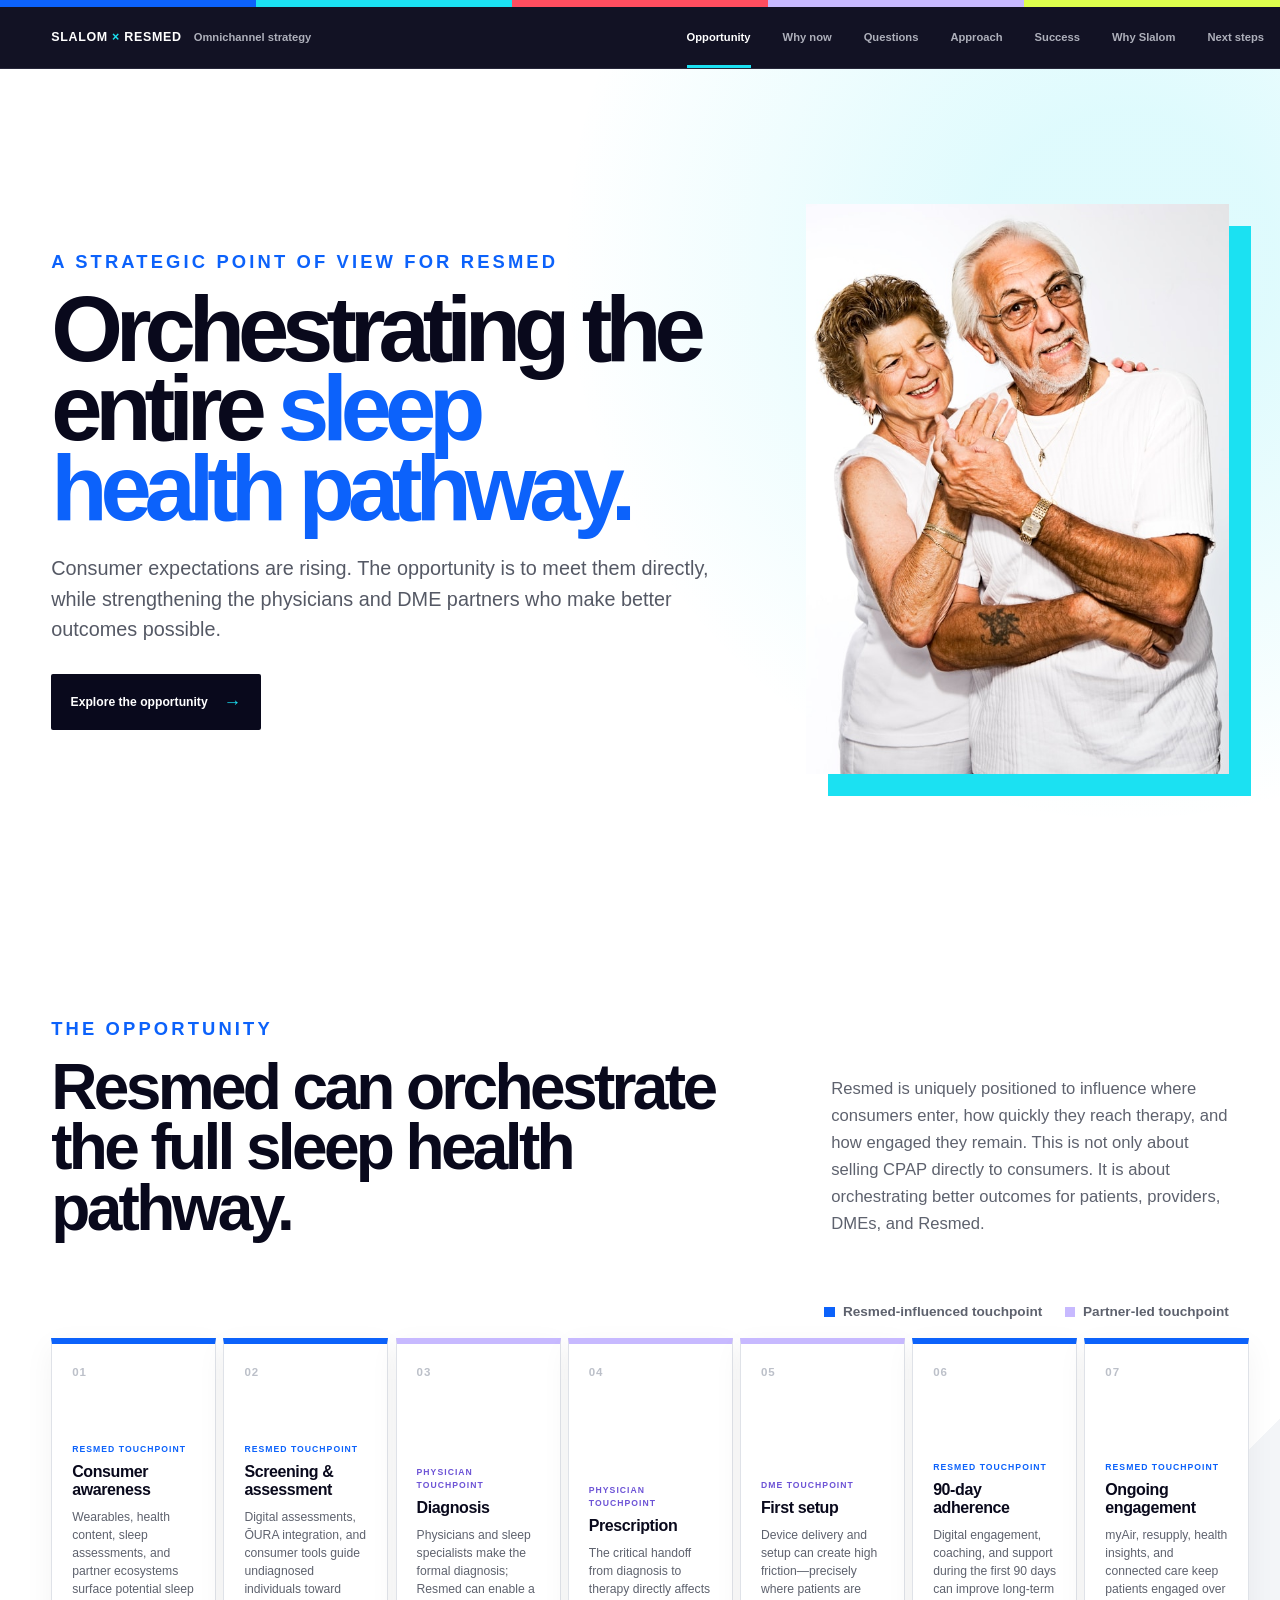
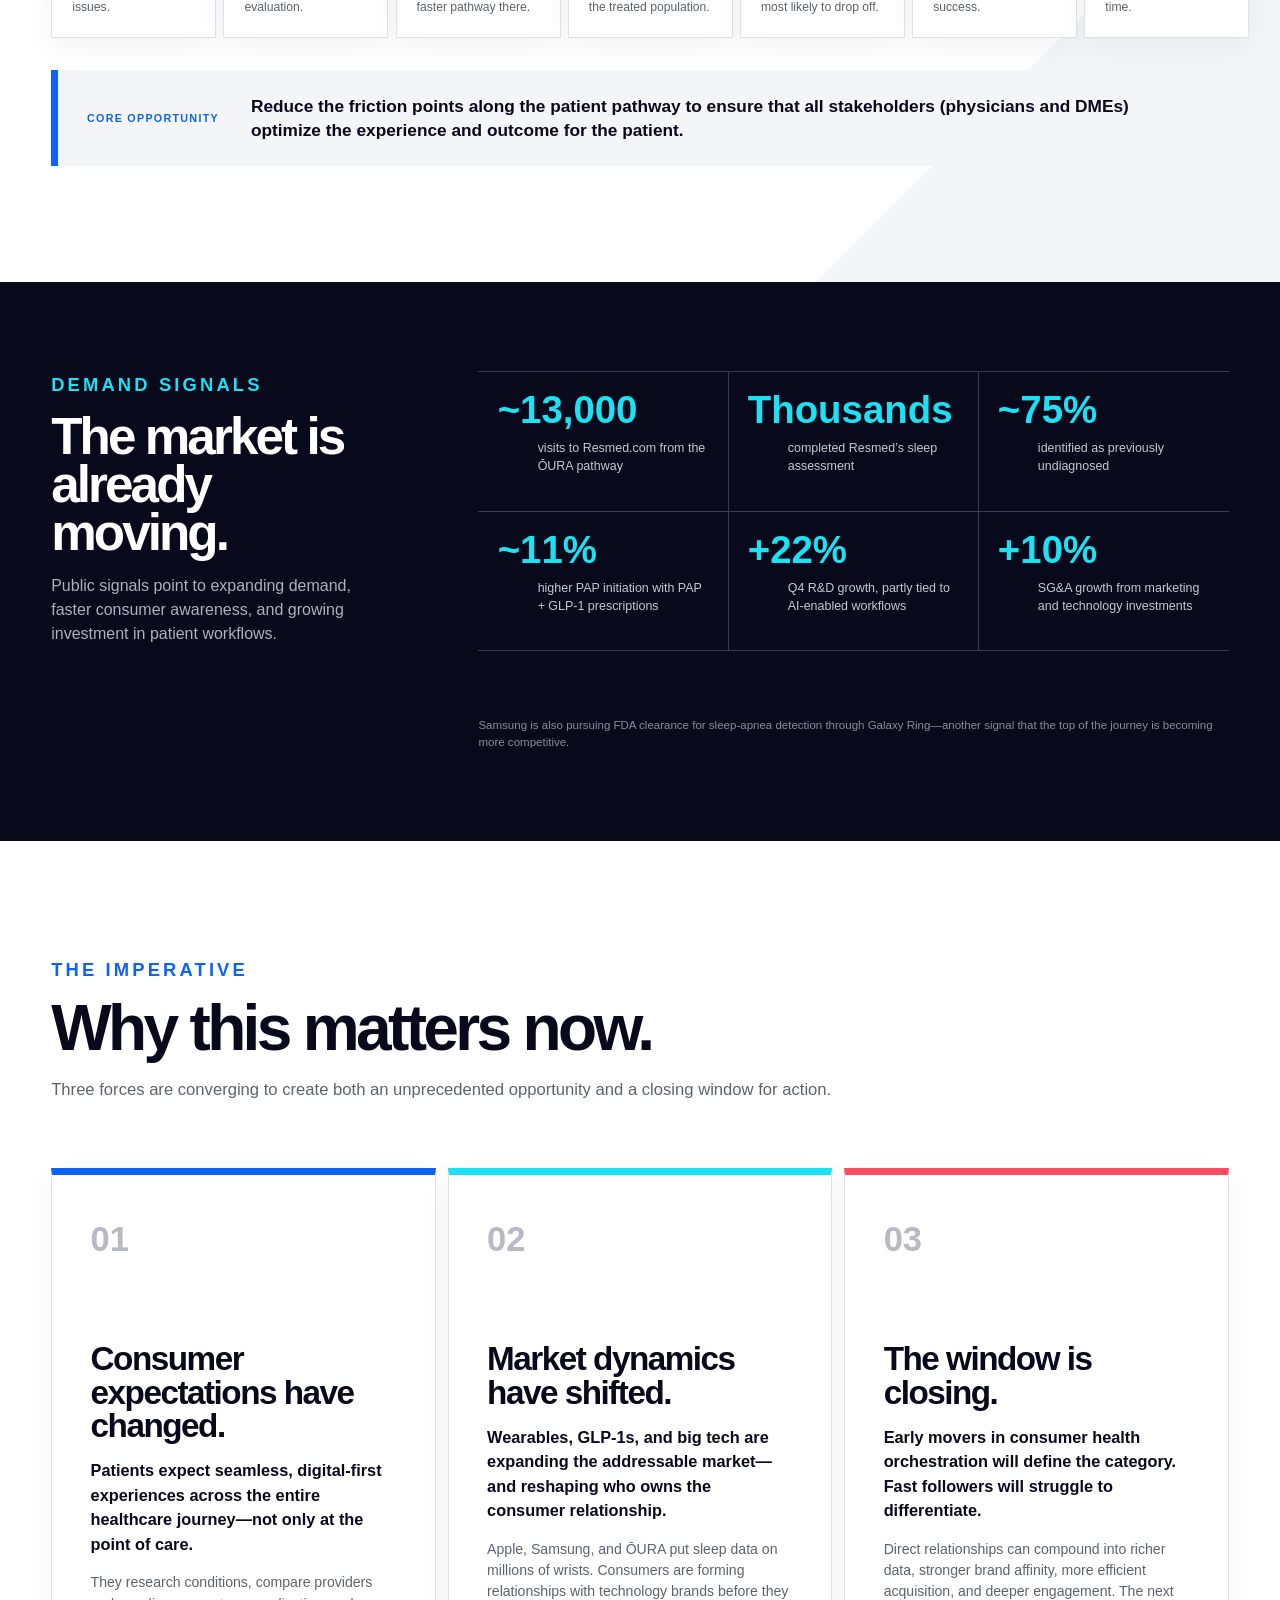
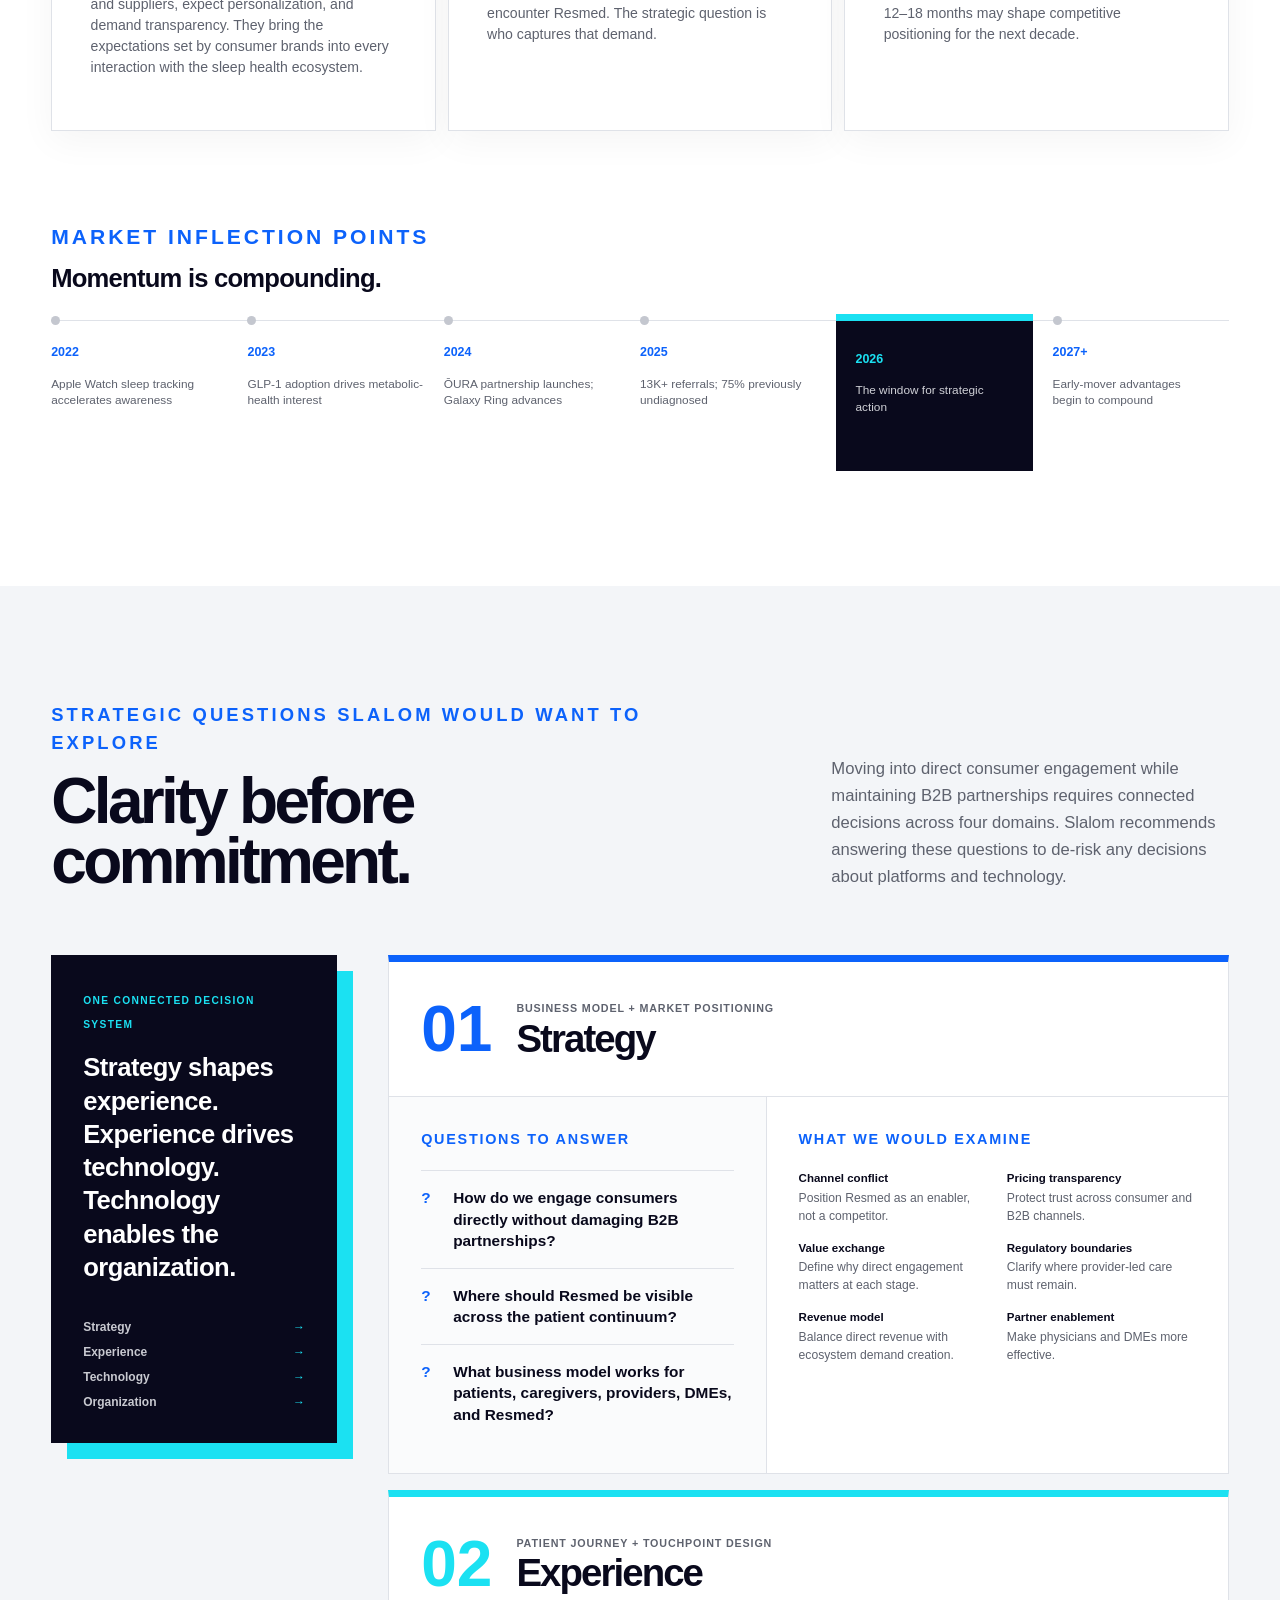
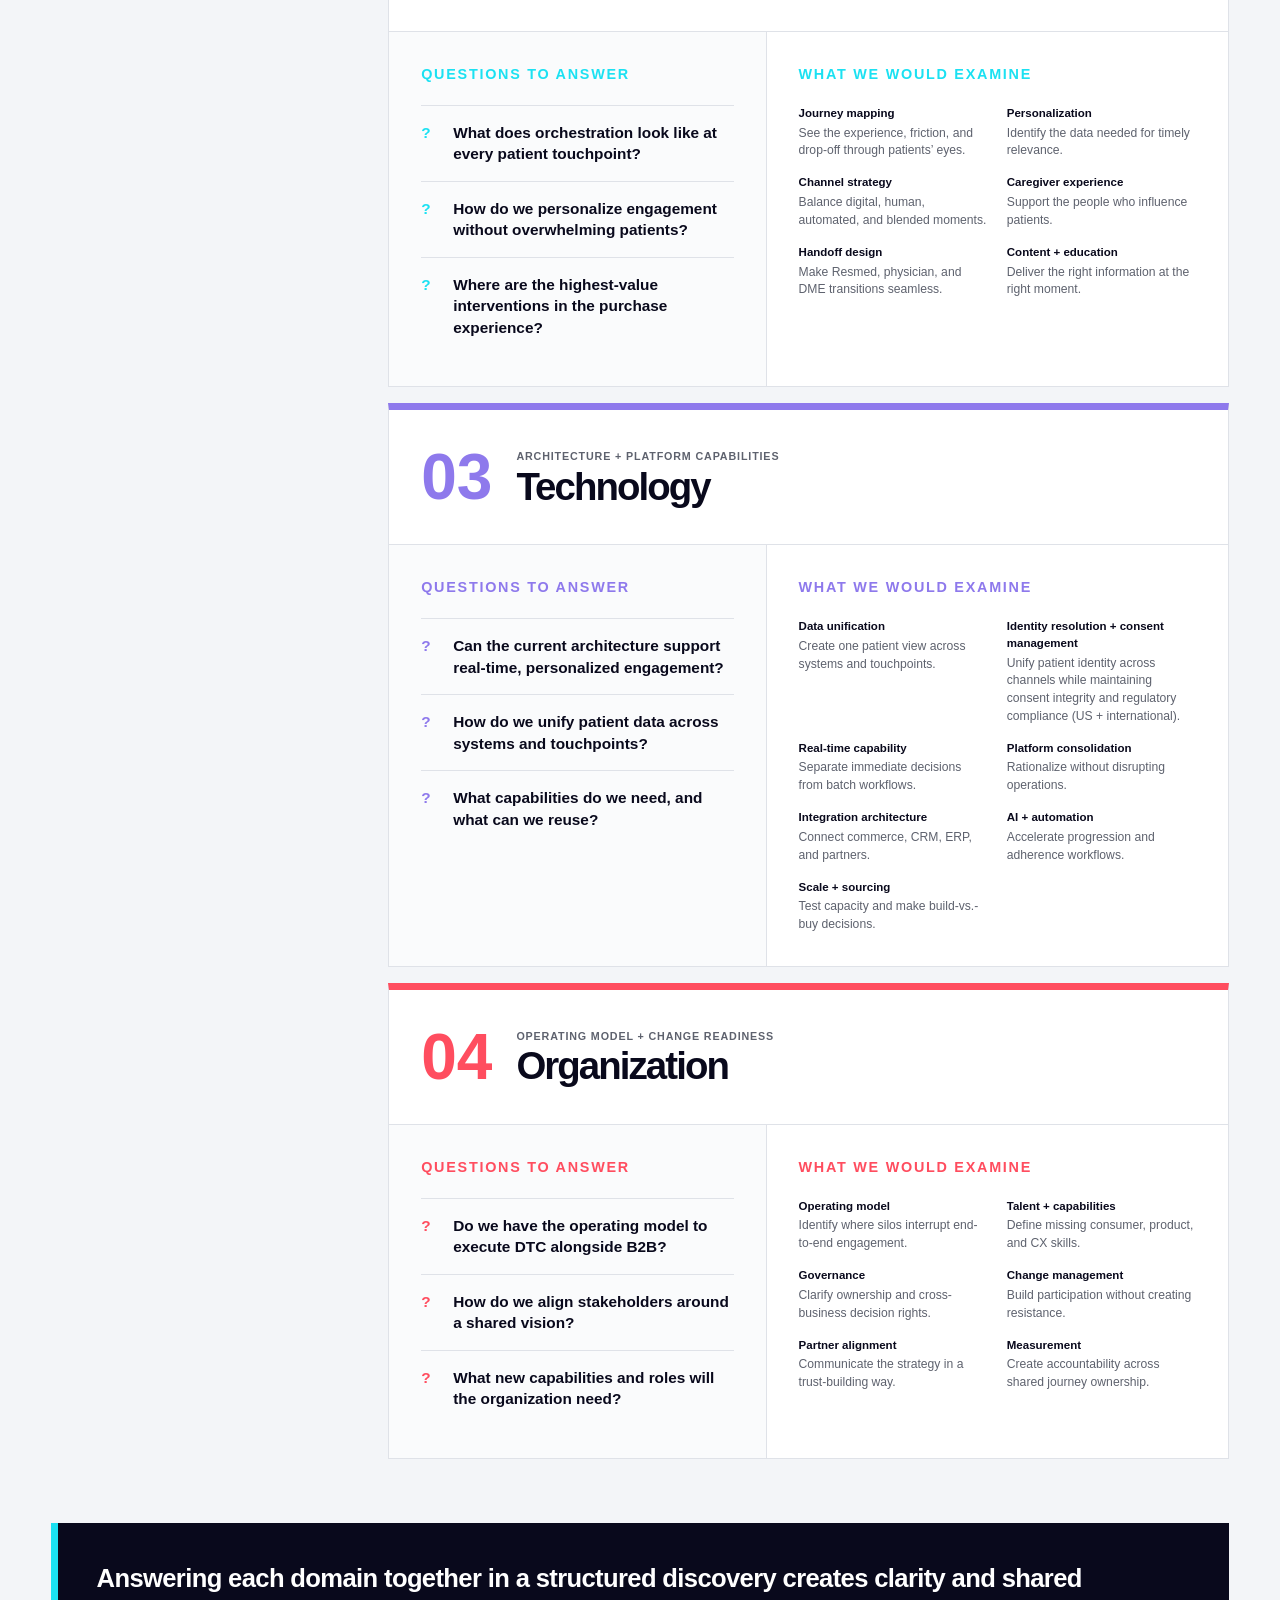
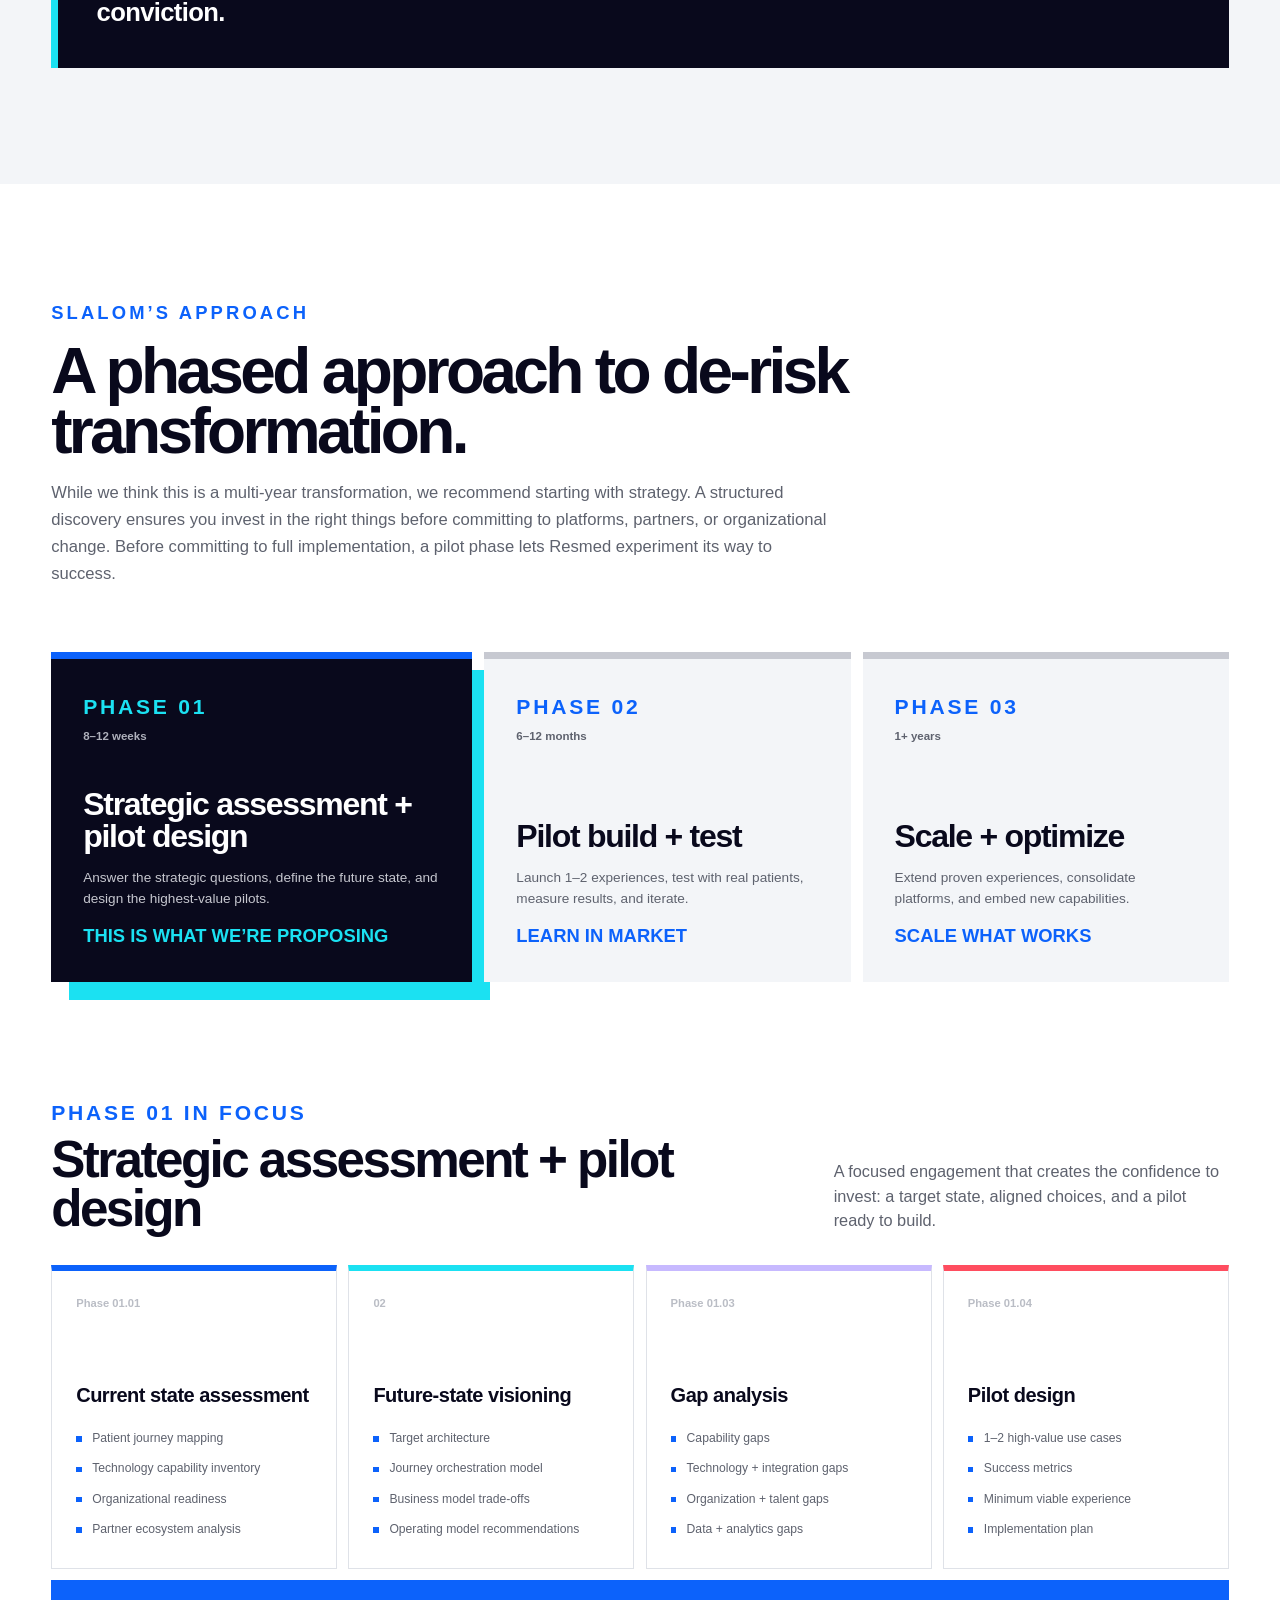
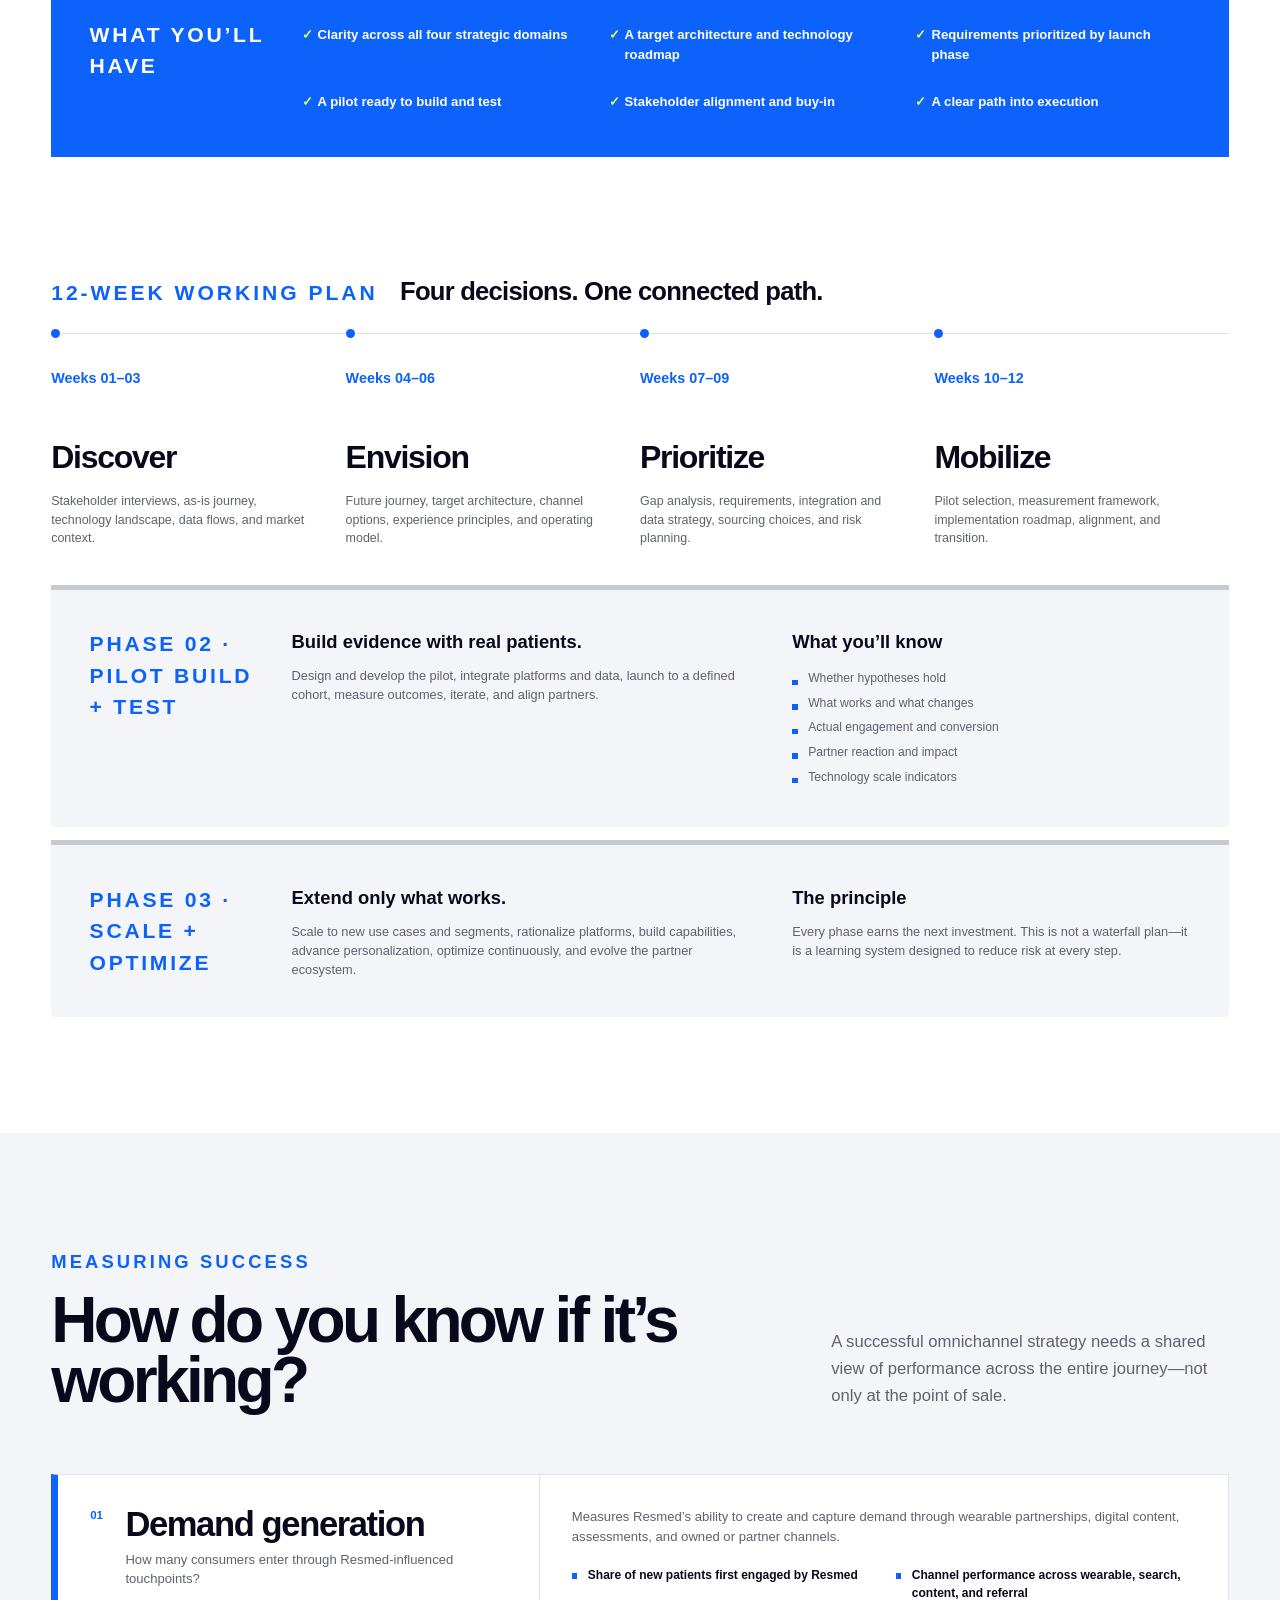
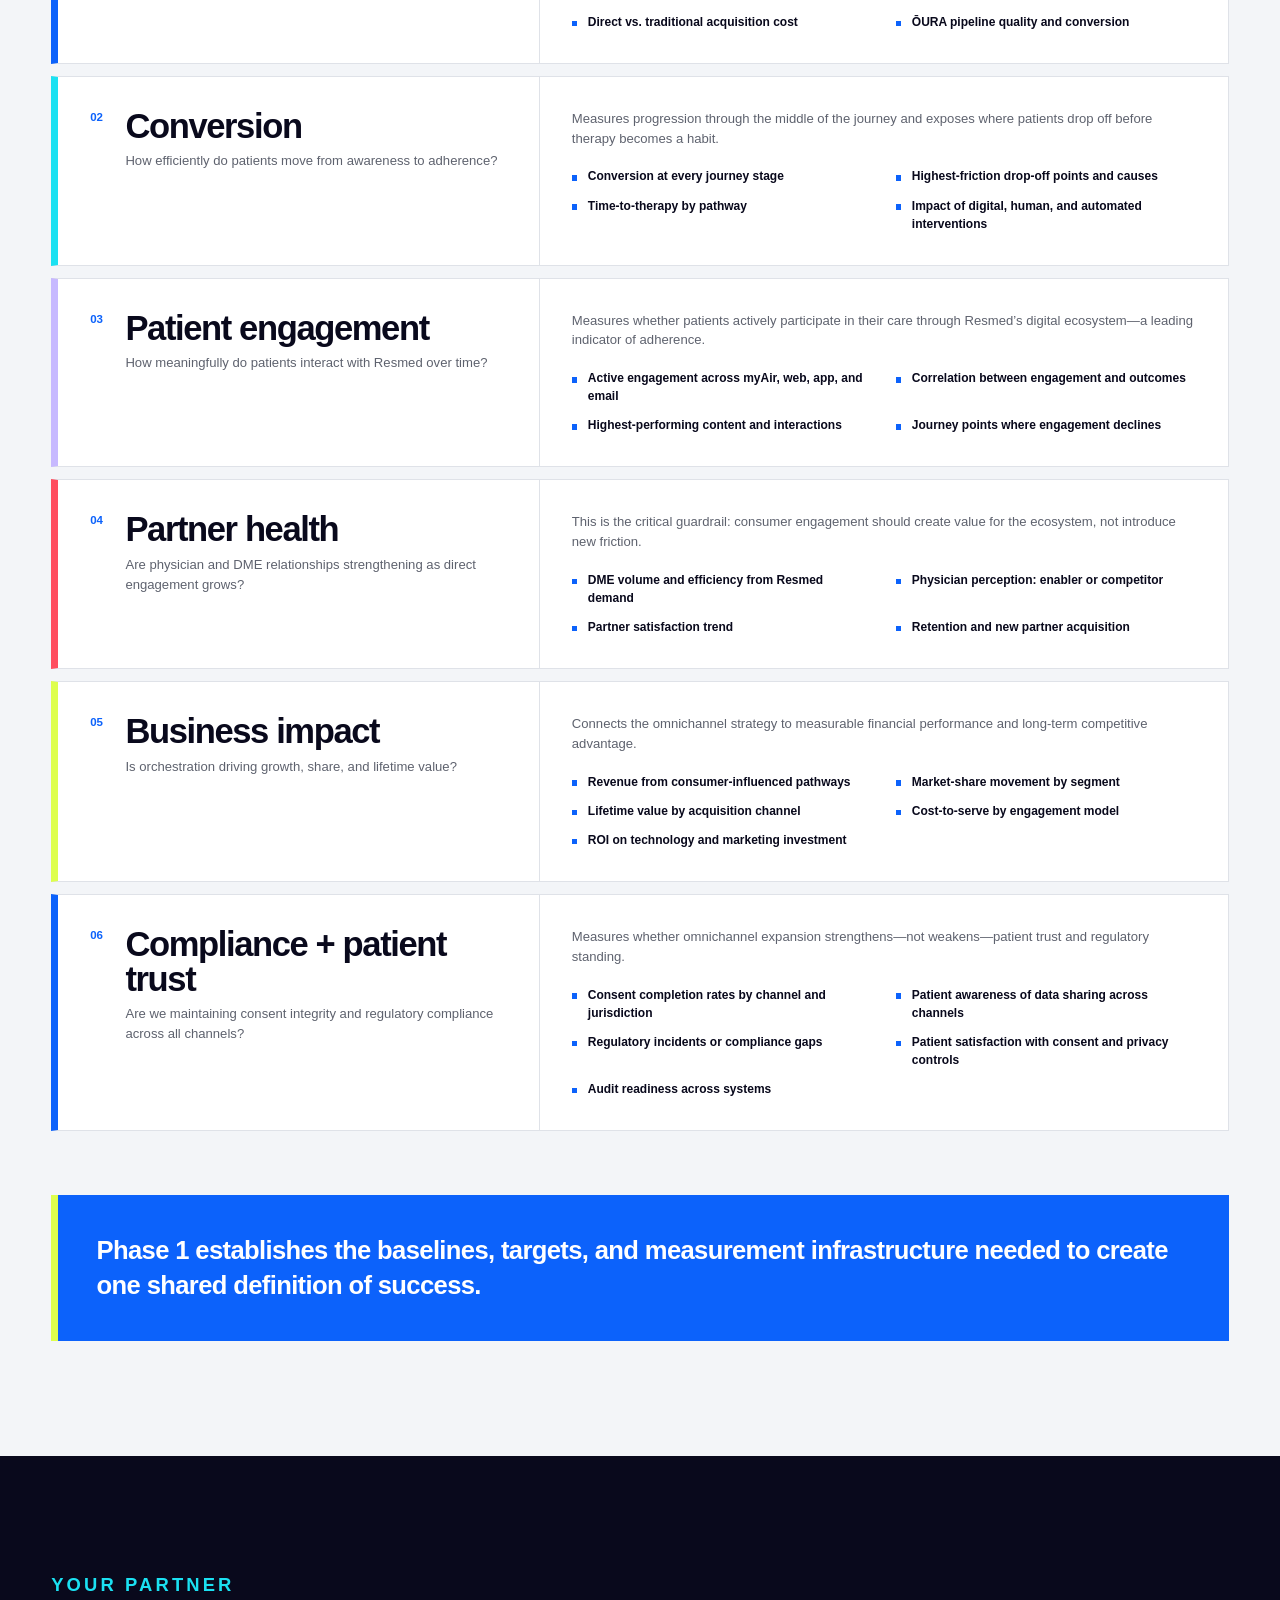
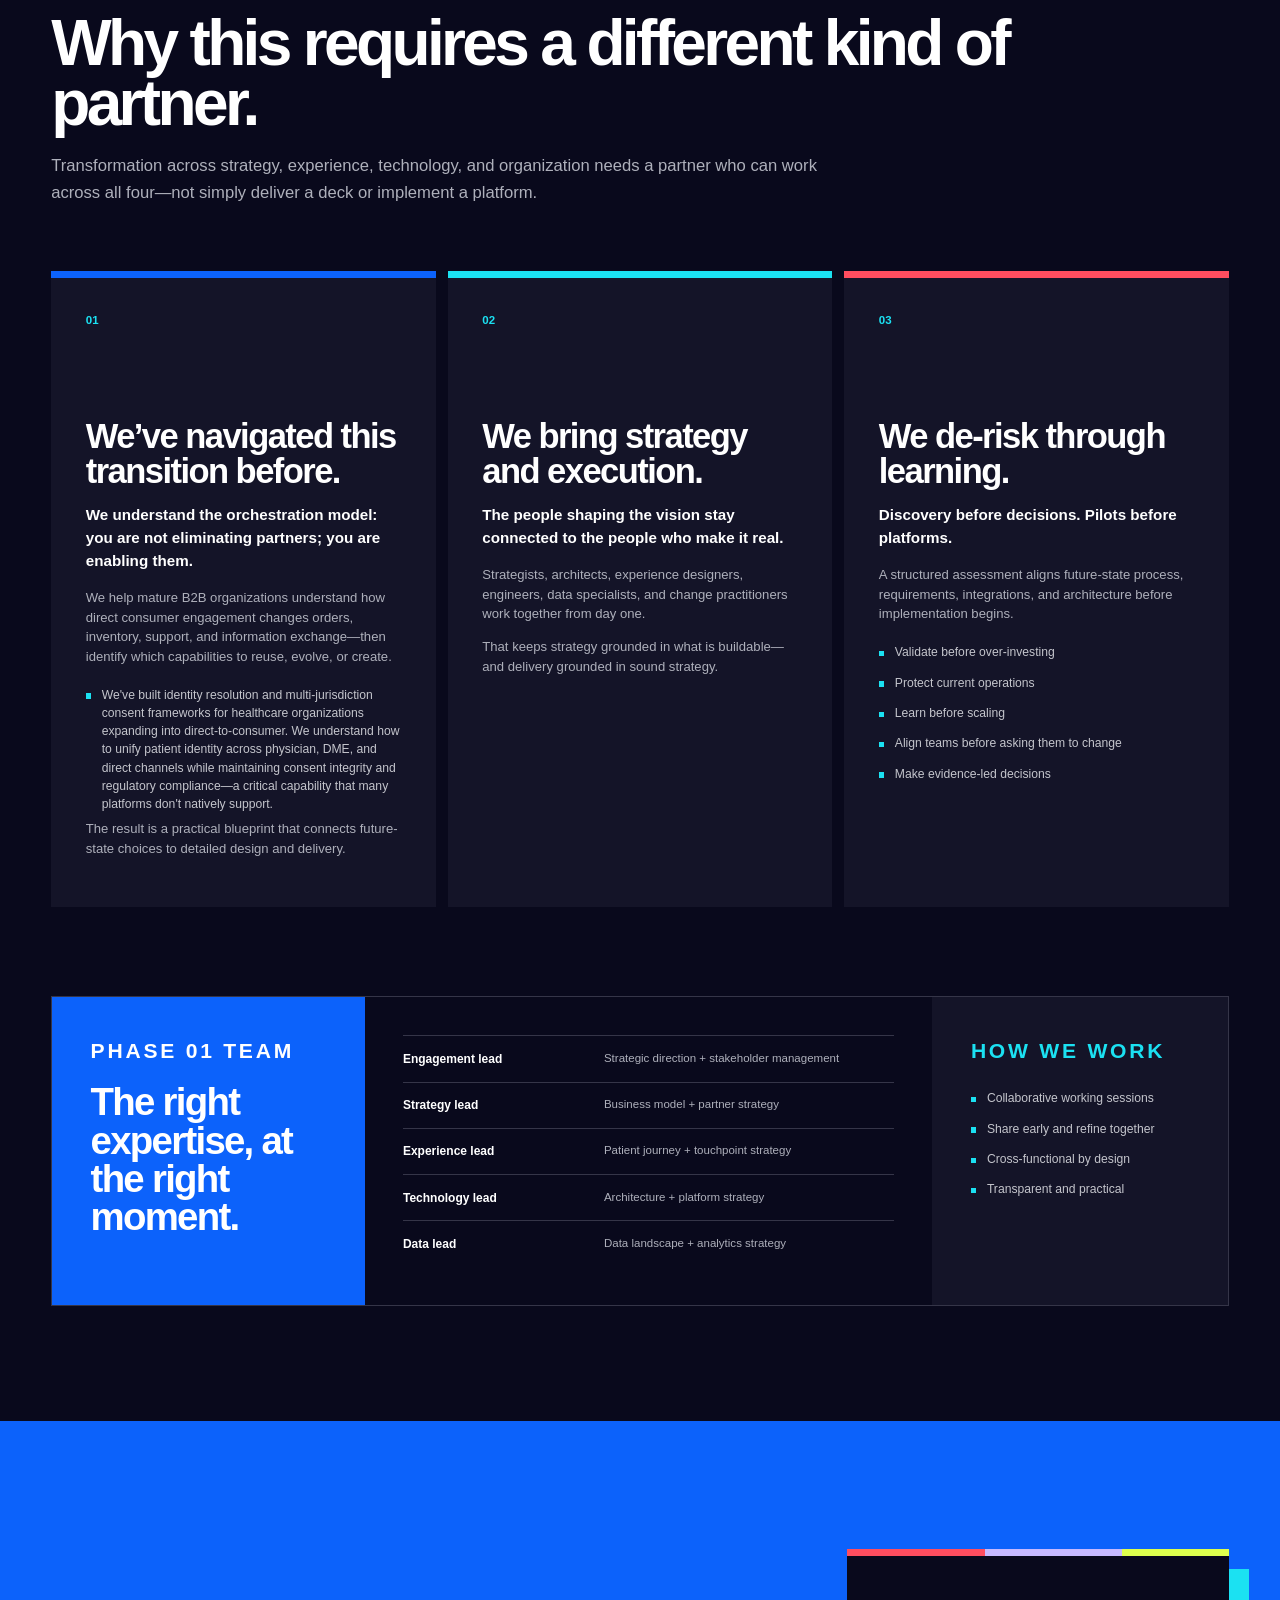
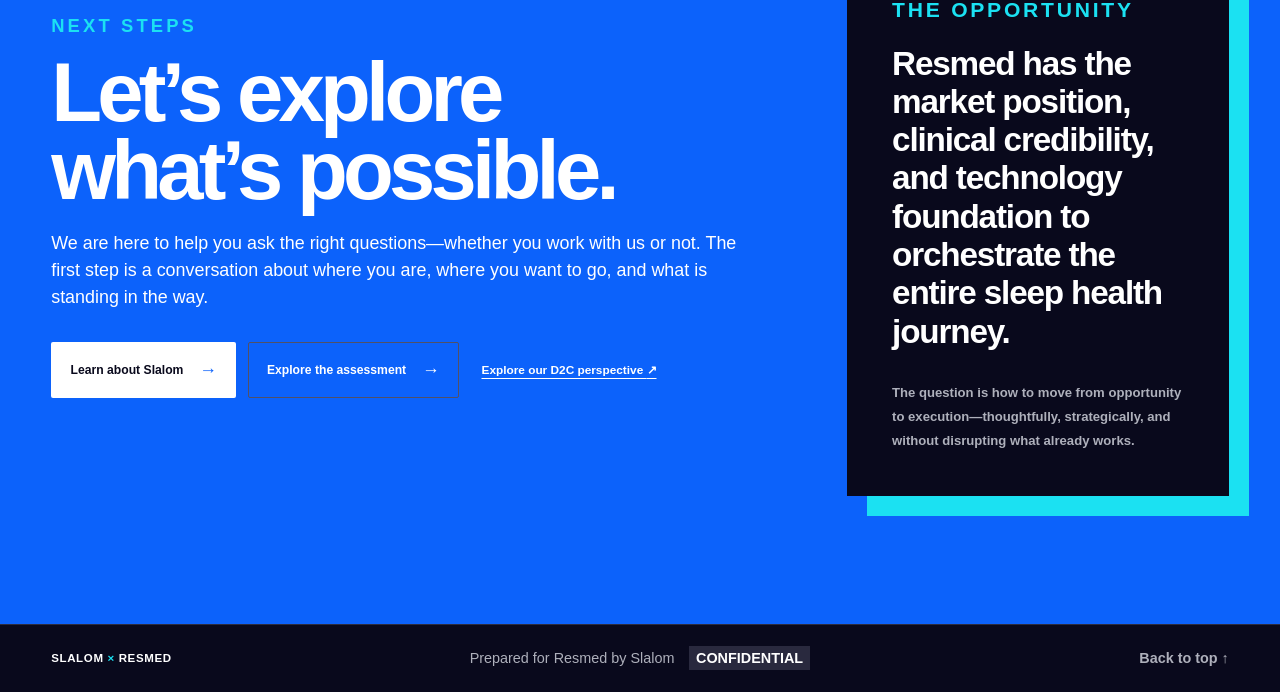
==== index.html @ 7026796a "Various copy updates to include compliance and ID resolution language blocks." ====
<!doctype html>
<html lang="en">
  <head>
    <meta charset="UTF-8" />
    <meta name="viewport" content="width=device-width, initial-scale=1.0" />
    <meta name="theme-color" content="#09091c" />
    <link rel="icon" href="og.png" type="image/png" />
    <meta
      name="description"
      content="A strategic point of view for Resmed: orchestrating the entire sleep health journey."
    />
    <meta property="og:title" content="Orchestrating the Entire Sleep Health Journey" />
    <meta
      property="og:description"
      content="A strategic point of view for Resmed, prepared by Slalom."
    />
    <meta property="og:type" content="website" />
    <meta property="og:image" content="og.png" />
    <meta name="twitter:card" content="summary_large_image" />
    <meta name="twitter:title" content="Orchestrating the Entire Sleep Health Journey" />
    <meta
      name="twitter:description"
      content="A strategic point of view for Resmed, prepared by Slalom."
    />
    <meta name="twitter:image" content="og.png" />
    <title>Resmed | Omnichannel Strategy</title>
    <link rel="stylesheet" href="styles.css" />
  </head>
  <body>
    <a class="skip-link" href="#main-content">Skip to content</a>
    <div class="brand-bars" aria-hidden="true"><i></i><i></i><i></i><i></i><i></i></div>
    <div class="scroll-progress" aria-hidden="true"><span></span></div>

    <header class="site-header">
      <a class="brand-lockup" href="#opportunity" aria-label="Slalom and Resmed proposal home">
        <strong>Slalom <span>×</span> Resmed</strong>
        <small>Omnichannel strategy</small>
      </a>
      <nav class="site-nav" aria-label="Proposal sections">
        <a href="#opportunity" class="active">Opportunity</a>
        <a href="#why-now">Why now</a>
        <a href="#strategic-questions">Questions</a>
        <a href="#approach">Approach</a>
        <a href="#success">Success</a>
        <a href="#why-slalom">Why Slalom</a>
        <a href="#next-steps">Next steps</a>
      </nav>
    </header>

    <main id="main-content">
      <section class="opportunity" id="opportunity" data-section>
        <div class="hero shell">
          <div class="hero-copy reveal">
            <p class="eyebrow">A strategic point of view for Resmed</p>
            <h1>Orchestrating the entire <span>sleep health pathway.</span></h1>
            <p class="hero-lede">
              Consumer expectations are rising. The opportunity is to meet them directly, while strengthening the physicians and DME partners who make better outcomes possible.
            </p>
            <a class="button button-dark" href="#journey">Explore the opportunity <span aria-hidden="true">→</span></a>
          </div>

          <img
            class="hero-image reveal"
            src="images/older-couple.jpg"
            alt="Orchestrating the Entire Sleep Health Journey"
          />
        </div>

        <div class="journey-stage shell" id="journey">
          <header class="section-heading section-heading-wide reveal">
            <div>
              <p class="eyebrow">The opportunity</p>
              <h2>Resmed can orchestrate the full sleep health pathway.</h2>
            </div>
            <p>
              Resmed is uniquely positioned to influence where consumers enter, how quickly they reach therapy, and how engaged they remain. This is not only about selling CPAP directly to consumers. It is about orchestrating better outcomes for patients, providers, DMEs, and Resmed.
            </p>
          </header>

          <div class="journey-legend reveal" aria-label="Journey ownership legend">
            <span><i class="legend-resmed"></i> Resmed-influenced touchpoint</span>
            <span><i class="legend-partner"></i> Partner-led touchpoint</span>
          </div>

          <ol class="journey-grid reveal" aria-label="Patient journey">
            <li class="journey-card owner-resmed">
              <span class="journey-number">01</span>
              <div><small>Resmed touchpoint</small><h3>Consumer awareness</h3></div>
              <p>Wearables, health content, sleep assessments, and partner ecosystems surface potential sleep issues.</p>
            </li>
            <li class="journey-card owner-resmed">
              <span class="journey-number">02</span>
              <div><small>Resmed touchpoint</small><h3>Screening &amp; assessment</h3></div>
              <p>Digital assessments, ŌURA integration, and consumer tools guide undiagnosed individuals toward evaluation.</p>
            </li>
            <li class="journey-card owner-partner">
              <span class="journey-number">03</span>
              <div><small>Physician touchpoint</small><h3>Diagnosis</h3></div>
              <p>Physicians and sleep specialists make the formal diagnosis; Resmed can enable a faster pathway there.</p>
            </li>
            <li class="journey-card owner-partner">
              <span class="journey-number">04</span>
              <div><small>Physician touchpoint</small><h3>Prescription</h3></div>
              <p>The critical handoff from diagnosis to therapy directly affects the treated population.</p>
            </li>
            <li class="journey-card owner-partner">
              <span class="journey-number">05</span>
              <div><small>DME touchpoint</small><h3>First setup</h3></div>
              <p>Device delivery and setup can create high friction—precisely where patients are most likely to drop off.</p>
            </li>
            <li class="journey-card owner-resmed">
              <span class="journey-number">06</span>
              <div><small>Resmed touchpoint</small><h3>90-day adherence</h3></div>
              <p>Digital engagement, coaching, and support during the first 90 days can improve long-term success.</p>
            </li>
            <li class="journey-card owner-resmed">
              <span class="journey-number">07</span>
              <div><small>Resmed touchpoint</small><h3>Ongoing engagement</h3></div>
              <p>myAir, resupply, health insights, and connected care keep patients engaged over time.</p>
            </li>
          </ol>

          <blockquote class="insight-band reveal">
            <span>Core opportunity</span>
            <p>Reduce the friction points along the patient pathway to ensure that all stakeholders (physicians and DMEs) optimize the experience and outcome for the patient.</p>
          </blockquote>
        </div>

        <div class="market-pulse">
          <div class="shell market-pulse-grid">
            <div class="market-pulse-intro reveal">
              <p class="eyebrow eyebrow-light">Demand signals</p>
              <h2>The market is already moving.</h2>
              <p>Public signals point to expanding demand, faster consumer awareness, and growing investment in patient workflows.</p>
            </div>
            <dl class="market-data reveal">
              <div><dt>~13,000</dt><dd>visits to Resmed.com from the ŌURA pathway</dd></div>
              <div><dt>Thousands</dt><dd>completed Resmed’s sleep assessment</dd></div>
              <div><dt>~75%</dt><dd>identified as previously undiagnosed</dd></div>
              <div><dt>~11%</dt><dd>higher PAP initiation with PAP + GLP-1 prescriptions</dd></div>
              <div><dt>+22%</dt><dd>Q4 R&amp;D growth, partly tied to AI-enabled workflows</dd></div>
              <div><dt>+10%</dt><dd>SG&amp;A growth from marketing and technology investments</dd></div>
            </dl>
            <p class="market-note reveal">Samsung is also pursuing FDA clearance for sleep-apnea detection through Galaxy Ring—another signal that the top of the journey is becoming more competitive.</p>
          </div>
        </div>
      </section>

      <section class="section imperative" id="why-now" data-section>
        <div class="shell">
          <header class="section-heading reveal">
            <p class="eyebrow">The imperative</p>
            <h2>Why this matters now.</h2>
            <p>Three forces are converging to create both an unprecedented opportunity and a closing window for action.</p>
          </header>

          <div class="force-grid">
            <article class="force-card reveal">
              <span class="card-index">01</span>
              <h3>Consumer expectations have changed.</h3>
              <p class="card-lede">Patients expect seamless, digital-first experiences across the entire healthcare journey—not only at the point of care.</p>
              <p>They research conditions, compare providers and suppliers, expect personalization, and demand transparency. They bring the expectations set by consumer brands into every interaction with the sleep health ecosystem.</p>
            </article>
            <article class="force-card reveal">
              <span class="card-index">02</span>
              <h3>Market dynamics have shifted.</h3>
              <p class="card-lede">Wearables, GLP-1s, and big tech are expanding the addressable market—and reshaping who owns the consumer relationship.</p>
              <p>Apple, Samsung, and ŌURA put sleep data on millions of wrists. Consumers are forming relationships with technology brands before they encounter Resmed. The strategic question is who captures that demand.</p>
            </article>
            <article class="force-card reveal">
              <span class="card-index">03</span>
              <h3>The window is closing.</h3>
              <p class="card-lede">Early movers in consumer health orchestration will define the category. Fast followers will struggle to differentiate.</p>
              <p>Direct relationships can compound into richer data, stronger brand affinity, more efficient acquisition, and deeper engagement. The next 12–18 months may shape competitive positioning for the next decade.</p>
            </article>
          </div>

          <div class="inflection" aria-label="Market inflection timeline">
            <div class="inflection-heading reveal">
              <span>Market inflection points</span>
              <strong>Momentum is compounding.</strong>
            </div>
            <ol class="inflection-track reveal">
              <li><b>2022</b><span>Apple Watch sleep tracking accelerates awareness</span></li>
              <li><b>2023</b><span>GLP-1 adoption drives metabolic-health interest</span></li>
              <li><b>2024</b><span>ŌURA partnership launches; Galaxy Ring advances</span></li>
              <li><b>2025</b><span>13K+ referrals; 75% previously undiagnosed</span></li>
              <li class="current"><b>2026</b><span>The window for strategic action</span></li>
              <li><b>2027+</b><span>Early-mover advantages begin to compound</span></li>
            </ol>
          </div>
        </div>
      </section>

      <section class="section questions" id="strategic-questions" data-section>
        <div class="shell">
          <header class="section-heading section-heading-wide reveal">
            <div>
              <p class="eyebrow">Strategic questions Slalom would want to explore</p>
              <h2>Clarity before commitment.</h2>
            </div>
            <p>Moving into direct consumer engagement while maintaining B2B partnerships requires connected decisions across four domains. Slalom recommends answering these questions to de-risk any decisions about platforms and technology.</p>
          </header>

          <div class="question-layout">
            <aside class="question-thesis reveal">
              <span>One connected decision system</span>
              <p>Strategy shapes experience. Experience drives technology. Technology enables the organization.</p>
              <div class="domain-loop" aria-hidden="true">
                <i>Strategy</i><i>Experience</i><i>Technology</i><i>Organization</i>
              </div>
            </aside>

            <div class="domain-list">
              <article class="domain domain-blue reveal">
                <header><span>01</span><div><p>Business model + market positioning</p><h3>Strategy</h3></div></header>
                <div class="domain-body">
                  <div class="domain-questions">
                    <h4>Questions to answer</h4>
                    <ul>
                      <li>How do we engage consumers directly without damaging B2B partnerships?</li>
                      <li>Where should Resmed be visible across the patient continuum?</li>
                      <li>What business model works for patients, caregivers, providers, DMEs, and Resmed?</li>
                    </ul>
                  </div>
                  <div class="domain-considerations">
                    <h4>What we would examine</h4>
                    <ul>
                      <li><b>Channel conflict</b> Position Resmed as an enabler, not a competitor.</li>
                      <li><b>Pricing transparency</b> Protect trust across consumer and B2B channels.</li>
                      <li><b>Value exchange</b> Define why direct engagement matters at each stage.</li>
                      <li><b>Regulatory boundaries</b> Clarify where provider-led care must remain.</li>
                      <li><b>Revenue model</b> Balance direct revenue with ecosystem demand creation.</li>
                      <li><b>Partner enablement</b> Make physicians and DMEs more effective.</li>
                    </ul>
                  </div>
                </div>
              </article>

              <article class="domain domain-cyan reveal">
                <header><span>02</span><div><p>Patient journey + touchpoint design</p><h3>Experience</h3></div></header>
                <div class="domain-body">
                  <div class="domain-questions">
                    <h4>Questions to answer</h4>
                    <ul>
                      <li>What does orchestration look like at every patient touchpoint?</li>
                      <li>How do we personalize engagement without overwhelming patients?</li>
                      <li>Where are the highest-value interventions in the purchase experience?</li>
                    </ul>
                  </div>
                  <div class="domain-considerations">
                    <h4>What we would examine</h4>
                    <ul>
                      <li><b>Journey mapping</b> See the experience, friction, and drop-off through patients’ eyes.</li>
                      <li><b>Personalization</b> Identify the data needed for timely relevance.</li>
                      <li><b>Channel strategy</b> Balance digital, human, automated, and blended moments.</li>
                      <li><b>Caregiver experience</b> Support the people who influence patients.</li>
                      <li><b>Handoff design</b> Make Resmed, physician, and DME transitions seamless.</li>
                      <li><b>Content + education</b> Deliver the right information at the right moment.</li>
                    </ul>
                  </div>
                </div>
              </article>

              <article class="domain domain-purple reveal">
                <header><span>03</span><div><p>Architecture + platform capabilities</p><h3>Technology</h3></div></header>
                <div class="domain-body">
                  <div class="domain-questions">
                    <h4>Questions to answer</h4>
                    <ul>
                      <li>Can the current architecture support real-time, personalized engagement?</li>
                      <li>How do we unify patient data across systems and touchpoints?</li>
                      <li>What capabilities do we need, and what can we reuse?</li>
                    </ul>
                  </div>
                  <div class="domain-considerations">
                    <h4>What we would examine</h4>
                    <ul>
                      <li><b>Data unification</b> Create one patient view across systems and touchpoints.</li>
                      <li><b>Identity resolution + consent management</b> Unify patient identity across channels while maintaining consent integrity and regulatory compliance (US + international).</li>
                      <li><b>Real-time capability</b> Separate immediate decisions from batch workflows.</li>
                      <li><b>Platform consolidation</b> Rationalize without disrupting operations.</li>
                      <li><b>Integration architecture</b> Connect commerce, CRM, ERP, and partners.</li>
                      <li><b>AI + automation</b> Accelerate progression and adherence workflows.</li>
                      <li><b>Scale + sourcing</b> Test capacity and make build-vs.-buy decisions.</li>
                    </ul>
                  </div>
                </div>
              </article>

              <article class="domain domain-coral reveal">
                <header><span>04</span><div><p>Operating model + change readiness</p><h3>Organization</h3></div></header>
                <div class="domain-body">
                  <div class="domain-questions">
                    <h4>Questions to answer</h4>
                    <ul>
                      <li>Do we have the operating model to execute DTC alongside B2B?</li>
                      <li>How do we align stakeholders around a shared vision?</li>
                      <li>What new capabilities and roles will the organization need?</li>
                    </ul>
                  </div>
                  <div class="domain-considerations">
                    <h4>What we would examine</h4>
                    <ul>
                      <li><b>Operating model</b> Identify where silos interrupt end-to-end engagement.</li>
                      <li><b>Talent + capabilities</b> Define missing consumer, product, and CX skills.</li>
                      <li><b>Governance</b> Clarify ownership and cross-business decision rights.</li>
                      <li><b>Change management</b> Build participation without creating resistance.</li>
                      <li><b>Partner alignment</b> Communicate the strategy in a trust-building way.</li>
                      <li><b>Measurement</b> Create accountability across shared journey ownership.</li>
                    </ul>
                  </div>
                </div>
              </article>
            </div>
          </div>

          <p class="connection-statement reveal">Answering each domain together in a structured discovery creates clarity and shared conviction.</p>
        </div>
      </section>

      <section class="section approach" id="approach" data-section>
        <div class="shell">
          <header class="section-heading reveal">
            <p class="eyebrow">Slalom’s approach</p>
            <h2>A phased approach to de-risk transformation.</h2>
            <p>While we think this is a multi-year transformation, we recommend starting with strategy. A structured discovery ensures you invest in the right things before committing to platforms, partners, or organizational change. Before committing to full implementation, a pilot phase lets Resmed experiment its way to success. </p>
          </header>

          <ol class="phase-roadmap reveal">
            <li class="phase active">
              <span>Phase 01</span>
              <b>8–12 weeks</b>
              <h3>Strategic assessment + pilot design</h3>
              <p>Answer the strategic questions, define the future state, and design the highest-value pilots.</p>
              <em>This is what we’re proposing</em>
            </li>
            <li class="phase">
              <span>Phase 02</span>
              <b>6–12 months</b>
              <h3>Pilot build + test</h3>
              <p>Launch 1–2 experiences, test with real patients, measure results, and iterate.</p>
              <em>Learn in market</em>
            </li>
            <li class="phase">
              <span>Phase 03</span>
              <b>1+ years</b>
              <h3>Scale + optimize</h3>
              <p>Extend proven experiences, consolidate platforms, and embed new capabilities.</p>
              <em>Scale what works</em>
            </li>
          </ol>

          <div class="phase-one">
            <header class="phase-one-header reveal">
              <div><span>Phase 01 in focus</span><h3>Strategic assessment + pilot design</h3></div>
              <p>A focused engagement that creates the confidence to invest: a target state, aligned choices, and a pilot ready to build.</p>
            </header>

            <div class="workstream-grid">
              <article class="workstream reveal">
                <span>Phase 01.01</span><h4>Current state assessment</h4>
                <ul><li>Patient journey mapping</li><li>Technology capability inventory</li><li>Organizational readiness</li><li>Partner ecosystem analysis</li></ul>
              </article>
              <article class="workstream reveal">
                <span>02</span><h4>Future-state visioning</h4>
                <ul><li>Target architecture</li><li>Journey orchestration model</li><li>Business model trade-offs</li><li>Operating model recommendations</li></ul>
              </article>
              <article class="workstream reveal">
                <span>Phase 01.03</span><h4>Gap analysis</h4>
                <ul><li>Capability gaps</li><li>Technology + integration gaps</li><li>Organization + talent gaps</li><li>Data + analytics gaps</li></ul>
              </article>
              <article class="workstream reveal">
                <span>Phase 01.04</span><h4>Pilot design</h4>
                <ul><li>1–2 high-value use cases</li><li>Success metrics</li><li>Minimum viable experience</li><li>Implementation plan</li></ul>
              </article>
            </div>

            <div class="outcome-panel reveal">
              <span>What you’ll have</span>
              <ul>
                <li>Clarity across all four strategic domains</li>
                <li>A target architecture and technology roadmap</li>
                <li>Requirements prioritized by launch phase</li>
                <li>A pilot ready to build and test</li>
                <li>Stakeholder alignment and buy-in</li>
                <li>A clear path into execution</li>
              </ul>
            </div>
          </div>

          <div class="week-plan">
            <header class="week-plan-heading reveal"><span>12-week working plan</span><strong>Four decisions. One connected path.</strong></header>
            <ol class="week-grid reveal">
              <li><span>Weeks 01–03</span><h4>Discover</h4><p>Stakeholder interviews, as-is journey, technology landscape, data flows, and market context.</p></li>
              <li><span>Weeks 04–06</span><h4>Envision</h4><p>Future journey, target architecture, channel options, experience principles, and operating model.</p></li>
              <li><span>Weeks 07–09</span><h4>Prioritize</h4><p>Gap analysis, requirements, integration and data strategy, sourcing choices, and risk planning.</p></li>
              <li><span>Weeks 10–12</span><h4>Mobilize</h4><p>Pilot selection, measurement framework, implementation roadmap, alignment, and transition.</p></li>
            </ol>
          </div>

          <div class="future-phases">
            <article class="future-phase reveal">
              <span>Phase 02 · Pilot build + test</span>
              <div>
                <h4>Build evidence with real patients.</h4>
                <p>Design and develop the pilot, integrate platforms and data, launch to a defined cohort, measure outcomes, iterate, and align partners.</p>
              </div>
              <div>
                <h4>What you’ll know</h4>
                <ul><li>Whether hypotheses hold</li><li>What works and what changes</li><li>Actual engagement and conversion</li><li>Partner reaction and impact</li><li>Technology scale indicators</li></ul>
              </div>
            </article>
            <article class="future-phase reveal">
              <span>Phase 03 · Scale + optimize</span>
              <div>
                <h4>Extend only what works.</h4>
                <p>Scale to new use cases and segments, rationalize platforms, build capabilities, advance personalization, optimize continuously, and evolve the partner ecosystem.</p>
              </div>
              <div>
                <h4>The principle</h4>
                <p>Every phase earns the next investment. This is not a waterfall plan—it is a learning system designed to reduce risk at every step.</p>
              </div>
            </article>
          </div>
        </div>
      </section>

      <section class="section success" id="success" data-section>
        <div class="shell">
          <header class="section-heading section-heading-wide reveal">
            <div><p class="eyebrow">Measuring success</p><h2>How do you know if it’s working?</h2></div>
            <p>A successful omnichannel strategy needs a shared view of performance across the entire journey—not only at the point of sale.</p>
          </header>

          <div class="metric-list">
            <article class="metric reveal">
              <header><span>01</span><div><h3>Demand generation</h3><p>How many consumers enter through Resmed-influenced touchpoints?</p></div></header>
              <div><p>Measures Resmed’s ability to create and capture demand through wearable partnerships, digital content, assessments, and owned or partner channels.</p><ul><li>Share of new patients first engaged by Resmed</li><li>Channel performance across wearable, search, content, and referral</li><li>Direct vs. traditional acquisition cost</li><li>ŌURA pipeline quality and conversion</li></ul></div>
            </article>
            <article class="metric reveal">
              <header><span>02</span><div><h3>Conversion</h3><p>How efficiently do patients move from awareness to adherence?</p></div></header>
              <div><p>Measures progression through the middle of the journey and exposes where patients drop off before therapy becomes a habit.</p><ul><li>Conversion at every journey stage</li><li>Highest-friction drop-off points and causes</li><li>Time-to-therapy by pathway</li><li>Impact of digital, human, and automated interventions</li></ul></div>
            </article>
            <article class="metric reveal">
              <header><span>03</span><div><h3>Patient engagement</h3><p>How meaningfully do patients interact with Resmed over time?</p></div></header>
              <div><p>Measures whether patients actively participate in their care through Resmed’s digital ecosystem—a leading indicator of adherence.</p><ul><li>Active engagement across myAir, web, app, and email</li><li>Correlation between engagement and outcomes</li><li>Highest-performing content and interactions</li><li>Journey points where engagement declines</li></ul></div>
            </article>
            <article class="metric reveal">
              <header><span>04</span><div><h3>Partner health</h3><p>Are physician and DME relationships strengthening as direct engagement grows?</p></div></header>
              <div><p>This is the critical guardrail: consumer engagement should create value for the ecosystem, not introduce new friction.</p><ul><li>DME volume and efficiency from Resmed demand</li><li>Physician perception: enabler or competitor</li><li>Partner satisfaction trend</li><li>Retention and new partner acquisition</li></ul></div>
            </article>
            <article class="metric reveal">
              <header><span>05</span><div><h3>Business impact</h3><p>Is orchestration driving growth, share, and lifetime value?</p></div></header>
              <div><p>Connects the omnichannel strategy to measurable financial performance and long-term competitive advantage.</p><ul><li>Revenue from consumer-influenced pathways</li><li>Market-share movement by segment</li><li>Lifetime value by acquisition channel</li><li>Cost-to-serve by engagement model</li><li>ROI on technology and marketing investment</li></ul></div>
            </article>
            <article class="metric reveal">
              <header><span>06</span><div><h3>Compliance + patient trust</h3><p>Are we maintaining consent integrity and regulatory compliance across all channels?</p></div></header>
              <div><p>Measures whether omnichannel expansion strengthens—not weakens—patient trust and regulatory standing.</p><ul><li>Consent completion rates by channel and jurisdiction</li><li>Patient awareness of data sharing across channels</li><li>Regulatory incidents or compliance gaps</li><li>Patient satisfaction with consent and privacy controls</li><li>Audit readiness across systems</li></ul></div>
            </article>
          </div>

          <p class="success-statement reveal">Phase 1 establishes the baselines, targets, and measurement infrastructure needed to create one shared definition of success.</p>
        </div>
      </section>

      <section class="section partner" id="why-slalom" data-section>
        <div class="shell">
          <header class="section-heading reveal">
            <p class="eyebrow eyebrow-light">Your partner</p>
            <h2>Why this requires a different kind of partner.</h2>
            <p>Transformation across strategy, experience, technology, and organization needs a partner who can work across all four—not simply deliver a deck or implement a platform.</p>
          </header>

          <div class="difference-grid">
            <article class="difference reveal">
              <span>01</span><h3>We’ve navigated this transition before.</h3>
              <p class="difference-lede">We understand the orchestration model: you are not eliminating partners; you are enabling them.</p>
              <p>We help mature B2B organizations understand how direct consumer engagement changes orders, inventory, support, and information exchange—then identify which capabilities to reuse, evolve, or create.</p>
              <ul><li>We've built identity resolution and multi-jurisdiction consent frameworks for healthcare organizations expanding into direct-to-consumer. We understand how to unify patient identity across physician, DME, and direct channels while maintaining consent integrity and regulatory compliance—a critical capability that many platforms don't natively support.</li></ul>
              <p>The result is a practical blueprint that connects future-state choices to detailed design and delivery.</p>
            </article>
            <article class="difference reveal">
              <span>02</span><h3>We bring strategy and execution.</h3>
              <p class="difference-lede">The people shaping the vision stay connected to the people who make it real.</p>
              <p>Strategists, architects, experience designers, engineers, data specialists, and change practitioners work together from day one.</p>
              <p>That keeps strategy grounded in what is buildable—and delivery grounded in sound strategy.</p>
            </article>
            <article class="difference reveal">
              <span>03</span><h3>We de-risk through learning.</h3>
              <p class="difference-lede">Discovery before decisions. Pilots before platforms.</p>
              <p>A structured assessment aligns future-state process, requirements, integrations, and architecture before implementation begins.</p>
              <ul><li>Validate before over-investing</li><li>Protect current operations</li><li>Learn before scaling</li><li>Align teams before asking them to change</li><li>Make evidence-led decisions</li></ul>
            </article>
          </div>

          <div class="team-model reveal">
            <div class="team-heading"><span>Phase 01 team</span><h3>The right expertise, at the right moment.</h3></div>
            <dl class="team-roles">
              <div><dt>Engagement lead</dt><dd>Strategic direction + stakeholder management</dd></div>
              <div><dt>Strategy lead</dt><dd>Business model + partner strategy</dd></div>
              <div><dt>Experience lead</dt><dd>Patient journey + touchpoint strategy</dd></div>
              <div><dt>Technology lead</dt><dd>Architecture + platform strategy</dd></div>
              <div><dt>Data lead</dt><dd>Data landscape + analytics strategy</dd></div>
            </dl>
            <div class="ways-working">
              <span>How we work</span>
              <ul><li>Collaborative working sessions</li><li>Share early and refine together</li><li>Cross-functional by design</li><li>Transparent and practical</li></ul>
            </div>
          </div>
        </div>
      </section>

      <section class="next-steps" id="next-steps" data-section>
        <div class="shell next-grid">
          <div class="next-copy reveal">
            <p class="eyebrow eyebrow-light">Next steps</p>
            <h2>Let’s explore what’s possible.</h2>
            <p>We are here to help you ask the right questions—whether you work with us or not. The first step is a conversation about where you are, where you want to go, and what is standing in the way.</p>
            <div class="cta-row">
              <a class="button button-light" href="https://slalom.com/" target="_blank" rel="noopener noreferrer">Learn about Slalom <span aria-hidden="true">→</span></a>
              <a class="button button-outline" href="#approach">Explore the assessment <span aria-hidden="true">→</span></a>
              <button class="text-link" type="button" data-placeholder-link>Explore our D2C perspective <span aria-hidden="true">↗</span></button>
            </div>
            <p class="link-note" id="link-note" role="status" aria-live="polite"></p>
          </div>
          <blockquote class="closing-note reveal">
            <span>The opportunity</span>
            <p>Resmed has the market position, clinical credibility, and technology foundation to orchestrate the entire sleep health journey.</p>
            <strong>The question is how to move from opportunity to execution—thoughtfully, strategically, and without disrupting what already works.</strong>
          </blockquote>
        </div>
      </section>
    </main>

    <footer class="site-footer">
      <div class="shell">
        <strong>Slalom <span>×</span> Resmed</strong>
        <p>Prepared for Resmed by Slalom <i>Confidential</i></p>
        <a href="#opportunity">Back to top ↑</a>
      </div>
    </footer>

    <script src="script.js"></script>
  </body>
</html>
---- styles.css ----
:root {
  --ink: #09091c;
  --ink-soft: #232338;
  --blue: #0c62fb;
  --blue-dark: #002faf;
  --cyan: #1be1f2;
  --coral: #ff4d5f;
  --purple: #c7b9ff;
  --lime: #deff4d;
  --paper: #ffffff;
  --cloud: #f3f5f8;
  --line: #dfe2e8;
  --muted: #5e626e;
  --muted-light: #aeb0bb;
  --display: "Avenir Next", "Avenir Next LT Pro", Avenir, Inter, Arial, sans-serif;
  --body: "Avenir Next", "Avenir Next LT Pro", Avenir, Inter, Arial, sans-serif;
  --shell: 1480px;
  --gutter: clamp(1.25rem, 4vw, 4.75rem);
  --section: clamp(5.25rem, 9vw, 9rem);
  --shadow: 0 18px 50px rgba(9, 9, 28, 0.08);
}

*,
*::before,
*::after {
  box-sizing: border-box;
}

html {
  scroll-behavior: smooth;
  scroll-padding-top: 90px;
}

body {
  margin: 0;
  min-width: 320px;
  background: var(--paper);
  color: var(--ink);
  font-family: var(--body);
  line-height: 1.5;
  -webkit-font-smoothing: antialiased;
  text-rendering: optimizeLegibility;
}

body,
button {
  font-family: var(--body);
}

h1,
h2,
h3,
h4,
p,
blockquote,
dl,
dd,
ol,
ul {
  margin-top: 0;
}

h1,
h2,
h3,
h4 {
  font-family: var(--display);
}

a {
  color: inherit;
}

button,
a {
  -webkit-tap-highlight-color: transparent;
}

button:focus-visible,
a:focus-visible {
  outline: 3px solid var(--cyan);
  outline-offset: 4px;
}

.skip-link {
  position: fixed;
  z-index: 1000;
  top: 14px;
  left: 14px;
  transform: translateY(-150%);
  padding: 0.7rem 1rem;
  background: var(--paper);
  color: var(--ink);
  font-weight: 800;
}

.skip-link:focus {
  transform: translateY(0);
}

.shell {
  width: min(var(--shell), 100%);
  margin-inline: auto;
  padding-inline: var(--gutter);
}

.brand-bars {
  height: 7px;
  display: grid;
  grid-template-columns: repeat(5, 1fr);
}

.brand-bars i:nth-child(1) { background: var(--blue); }
.brand-bars i:nth-child(2) { background: var(--cyan); }
.brand-bars i:nth-child(3) { background: var(--coral); }
.brand-bars i:nth-child(4) { background: var(--purple); }
.brand-bars i:nth-child(5) { background: var(--lime); }

.scroll-progress {
  position: fixed;
  z-index: 110;
  top: 0;
  left: 0;
  right: 0;
  height: 3px;
  pointer-events: none;
}

.scroll-progress span {
  display: block;
  width: 0;
  height: 100%;
  background: var(--cyan);
}

.site-header {
  position: sticky;
  z-index: 100;
  top: 0;
  min-height: 62px;
  display: flex;
  align-items: stretch;
  justify-content: space-between;
  gap: 2rem;
  padding-left: var(--gutter);
  background: rgba(9, 9, 28, 0.96);
  color: var(--paper);
  border-bottom: 1px solid #27273a;
  backdrop-filter: blur(16px);
}

.brand-lockup {
  flex: 0 0 auto;
  display: flex;
  align-items: baseline;
  gap: 0.75rem;
  align-self: center;
  color: var(--paper);
  text-decoration: none;
}

.brand-lockup strong {
  font-size: 0.78rem;
  letter-spacing: 0.055em;
  text-transform: uppercase;
}

.brand-lockup strong span,
.site-footer strong span {
  color: var(--cyan);
}

.brand-lockup small {
  color: var(--muted-light);
  font-size: 0.7rem;
  font-weight: 700;
}

.site-nav {
  min-width: 0;
  display: flex;
  align-items: stretch;
  overflow-x: auto;
  scrollbar-width: none;
}

.site-nav::-webkit-scrollbar { display: none; }

.site-nav a {
  position: relative;
  flex: 0 0 auto;
  display: grid;
  place-items: center;
  padding: 0 1rem;
  color: var(--muted-light);
  font-size: 0.7rem;
  font-weight: 800;
  text-decoration: none;
  white-space: nowrap;
}

.site-nav a::after {
  content: "";
  position: absolute;
  right: 1rem;
  bottom: 0;
  left: 1rem;
  height: 3px;
  background: transparent;
}

.site-nav a:hover,
.site-nav a.active {
  color: var(--paper);
}

.site-nav a.active::after {
  background: var(--cyan);
}

.eyebrow {
  margin-bottom: 0.9rem;
  color: var(--blue);
  font-size: 1.15rem;
  font-weight: 900;
  letter-spacing: 0.17em;
  text-transform: uppercase;
}

.eyebrow-light {
  color: var(--cyan);
}

.button {
  min-height: 48px;
  display: inline-flex;
  align-items: center;
  justify-content: center;
  gap: 1rem;
  padding: 0.85rem 1.15rem;
  border: 1px solid transparent;
  border-radius: 2px;
  font-size: 0.76rem;
  font-weight: 900;
  text-decoration: none;
  cursor: pointer;
  transition: transform 180ms ease, background 180ms ease, color 180ms ease;
}

.button span {
  font-size: 1.1rem;
  transition: transform 180ms ease;
}

.button:hover { transform: translateY(-2px); }
.button:hover span { transform: translateX(4px); }
.button-dark { background: var(--ink); color: var(--paper); }
.button-dark span { color: var(--cyan); }
.button-dark:hover { background: var(--ink-soft); }
.button-light { background: var(--paper); color: var(--ink); }
.button-light span { color: var(--blue); }
.button-outline { border-color: #515166; background: transparent; color: var(--paper); }
.button-outline:hover { border-color: var(--cyan); }

.hero {
  min-height: calc(100svh - 69px);
  display: grid;
  grid-template-columns: minmax(0, 1.1fr) minmax(360px, 0.7fr);
  align-items: center;
  gap: clamp(3rem, 7vw, 7rem);
  padding-top: clamp(4.5rem, 9vh, 8rem);
  padding-bottom: clamp(4rem, 8vh, 7rem);
}

.opportunity {
  background:
    radial-gradient(circle at 88% 8%, rgba(27, 225, 242, 0.14) 0 6%, transparent 23%),
    linear-gradient(135deg, #fff 0 72%, #f3f5f8 72%);
}

.hero-copy {
  max-width: 850px;
}

.hero h1 {
  max-width: 880px;
  margin-bottom: 1.6rem;
  font-size: clamp(3.8rem, 7.2vw, 8.2rem);
  font-weight: 850;
  line-height: 0.86;
  letter-spacing: -0.077em;
}

.hero h1 span {
  color: var(--blue);
}

.hero-lede {
  max-width: 720px;
  margin-bottom: 1.9rem;
  color: #555965;
  font-size: clamp(1.08rem, 1.55vw, 1.45rem);
  line-height: 1.52;
}

.hero-image {
  width: 100%;
  max-width: 720px;
  justify-self: end;
  display: block;
  box-shadow: 22px 22px 0 var(--cyan);
}

.journey-stage {
  padding-top: var(--section);
  padding-bottom: var(--section);
}

.section {
  padding-block: var(--section);
}

.section-heading {
  max-width: 1000px;
  margin-bottom: clamp(2.5rem, 5vw, 4.5rem);
}

.section-heading h2,
.market-pulse h2,
.next-copy h2 {
  margin-bottom: 1.2rem;
  font-size: clamp(2.9rem, 5vw, 5.6rem);
  line-height: 0.94;
  letter-spacing: -0.057em;
}

.section-heading > p:last-child,
.section-heading-wide > p {
  max-width: 780px;
  margin-bottom: 0;
  color: var(--muted);
  font-size: clamp(1.02rem, 1.3vw, 1.25rem);
  line-height: 1.62;
}

.section-heading-wide {
  max-width: none;
  display: grid;
  grid-template-columns: minmax(0, 1.15fr) minmax(320px, 0.65fr);
  align-items: end;
  gap: clamp(2rem, 6vw, 6rem);
}

.section-heading-wide h2 {
  margin-bottom: 0;
}

.journey-legend {
  display: flex;
  justify-content: flex-end;
  gap: 1.4rem;
  margin-bottom: 1rem;
  color: var(--muted);
  font-size: 0.85rem;
  font-weight: 800;
}

.journey-legend span {
  display: inline-flex;
  align-items: center;
  gap: 0.5rem;
}

.journey-legend i {
  width: 0.65rem;
  height: 0.65rem;
}

.legend-resmed { background: var(--blue); }
.legend-partner { background: var(--purple); }

.journey-grid {
  list-style: none;
  display: grid;
  grid-template-columns: repeat(7, minmax(165px, 1fr));
  gap: 0.45rem;
  margin: 0;
  padding: 0;
}

.journey-card {
  position: relative;
  min-height: 300px;
  display: flex;
  flex-direction: column;
  padding: 1.25rem;
  background: var(--paper);
  border: 1px solid var(--line);
  border-top: 6px solid var(--blue);
  box-shadow: 0 9px 28px rgba(9, 9, 28, 0.05);
  transition: transform 180ms ease, box-shadow 180ms ease;
}

.journey-card.owner-partner { border-top-color: var(--purple); }
.journey-card:hover { transform: translateY(-4px); box-shadow: var(--shadow); }

.journey-number {
  margin-bottom: auto;
  color: #bcc0c9;
  font-size: 0.72rem;
  font-weight: 900;
  letter-spacing: 0.08em;
}

.journey-card small {
  display: block;
  margin-bottom: 0.45rem;
  color: var(--blue);
  font-size: 0.54rem;
  font-weight: 900;
  letter-spacing: 0.12em;
  text-transform: uppercase;
}

.journey-card.owner-partner small { color: #6d54d6; }

.journey-card h3 {
  margin-bottom: 0.7rem;
  font-size: clamp(1rem, 1.15vw, 1.25rem);
  line-height: 1.08;
  letter-spacing: -0.025em;
}

.journey-card p {
  margin-bottom: 0;
  color: var(--muted);
  font-size: 0.76rem;
  line-height: 1.48;
}

.insight-band {
  display: grid;
  grid-template-columns: auto 1fr;
  align-items: center;
  gap: 2rem;
  margin: 2rem 0 0;
  padding: 1.5rem 1.8rem;
  background: var(--cloud);
  border-left: 7px solid var(--blue);
}

.insight-band span {
  color: var(--blue);
  font-size: 0.67rem;
  font-weight: 900;
  letter-spacing: 0.12em;
  text-transform: uppercase;
}

.insight-band p {
  margin: 0;
  font-size: clamp(1rem, 1.35vw, 1.3rem);
  font-weight: 750;
  line-height: 1.4;
}

.market-pulse {
  padding-block: clamp(4.5rem, 7vw, 7rem);
  background: var(--ink);
  color: var(--paper);
}

.market-pulse-grid {
  display: grid;
  grid-template-columns: minmax(250px, 0.45fr) minmax(0, 1fr);
  gap: clamp(2.5rem, 7vw, 7rem);
}

.market-pulse h2 {
  margin-bottom: 1rem;
  font-size: clamp(2.6rem, 4vw, 4.6rem);
}

.market-pulse-intro > p:last-child {
  margin-bottom: 0;
  color: var(--muted-light);
}

.market-data {
  display: grid;
  grid-template-columns: repeat(3, 1fr);
  margin: 0;
}

.market-data div {
  min-height: 140px;
  padding: 1.2rem;
  border-top: 1px solid #3a3a4c;
  border-right: 1px solid #3a3a4c;
}

.market-data div:nth-child(3n) { border-right: 0; }
.market-data div:nth-last-child(-n + 3) { border-bottom: 1px solid #3a3a4c; }

.market-data dt {
  color: var(--cyan);
  font-size: clamp(1.8rem, 3vw, 3rem);
  font-weight: 850;
  line-height: 1;
}

.market-data dd {
  margin-top: 0.65rem;
  color: #c6c7cf;
  font-size: 0.78rem;
  line-height: 1.4;
}

.market-note {
  grid-column: 2;
  margin: -1.5rem 0 0;
  color: #888b97;
  font-size: 0.72rem;
}

.imperative {
  background: var(--paper);
}

.force-grid {
  display: grid;
  grid-template-columns: repeat(3, 1fr);
  gap: 0.75rem;
}

.force-card {
  min-height: 430px;
  padding: clamp(1.8rem, 3vw, 3rem);
  background: var(--paper);
  border: 1px solid var(--line);
  border-top: 7px solid var(--blue);
  box-shadow: 0 10px 35px rgba(9, 9, 28, 0.045);
}

.force-card:nth-child(2) { border-top-color: var(--cyan); }
.force-card:nth-child(3) { border-top-color: var(--coral); }

.card-index {
  display: block;
  margin-bottom: clamp(3rem, 6vw, 6rem);
  color: #b7bac3;
  font-size: 2.16rem;
  font-weight: 900;
}

.force-card h3 {
  margin-bottom: 1rem;
  font-size: clamp(1.8rem, 2.6vw, 3rem);
  line-height: 1;
  letter-spacing: -0.045em;
}

.force-card p {
  color: var(--muted);
  font-size: 0.88rem;
}

.force-card .card-lede {
  color: var(--ink);
  font-size: 1.02rem;
  font-weight: 750;
}

.inflection {
  margin-top: clamp(3.5rem, 7vw, 7rem);
}

.inflection-heading,
.week-plan-heading {
  display: flex;
  align-items: baseline;
  gap: 1.4rem;
  margin-bottom: 1.4rem;
}

.inflection-heading {
  flex-direction: column;
  align-items: flex-start;
  gap: 0.4rem;
  text-align: left;
}

.inflection-heading span,
.week-plan-heading span {
  color: var(--blue);
  font-size: 1.32rem;
  font-weight: 900;
  letter-spacing: 0.14em;
  text-transform: uppercase;
}

.inflection-heading strong,
.week-plan-heading strong {
  font-size: clamp(1.35rem, 2vw, 2rem);
  letter-spacing: -0.03em;
}

.inflection-track {
  list-style: none;
  display: grid;
  grid-template-columns: repeat(6, 1fr);
  margin: 0;
  padding: 0;
  border-top: 1px solid var(--line);
}

.inflection-track li {
  position: relative;
  min-height: 150px;
  display: grid;
  align-content: start;
  gap: 0.85rem;
  padding: 1.4rem 1.2rem 1rem 0;
}

.inflection-track li::before {
  content: "";
  position: absolute;
  top: -5px;
  left: 0;
  width: 9px;
  height: 9px;
  border-radius: 50%;
  background: #c4c7cf;
}

.inflection-track li.current {
  margin-top: -7px;
  padding: 1.8rem 1.2rem 1rem;
  background: var(--ink);
  color: var(--paper);
  border-top: 7px solid var(--cyan);
}

.inflection-track li.current::before { display: none; }
.inflection-track b { color: var(--blue); font-size: 0.78rem; }
.inflection-track .current b { color: var(--cyan); }
.inflection-track span { color: var(--muted); font-size: 0.74rem; line-height: 1.4; }
.inflection-track .current span { color: #d0d1d7; }
.inflection-track li:last-child { margin-left: 1.25rem; }

.questions {
  background: var(--cloud);
}

.question-layout {
  display: grid;
  grid-template-columns: minmax(270px, 0.34fr) minmax(0, 1fr);
  align-items: start;
  gap: clamp(1.5rem, 4vw, 4rem);
}

.question-thesis {
  position: sticky;
  top: 105px;
  padding: 2rem;
  background: var(--ink);
  color: var(--paper);
  box-shadow: 16px 16px 0 var(--cyan);
}

.question-thesis > span {
  color: var(--cyan);
  font-size: 0.64rem;
  font-weight: 900;
  letter-spacing: 0.13em;
  text-transform: uppercase;
}

.question-thesis > p {
  margin: 1rem 0 2.1rem;
  font-size: clamp(1.2rem, 2vw, 1.8rem);
  font-weight: 750;
  line-height: 1.3;
  letter-spacing: -0.02em;
}

.domain-loop {
  display: grid;
  gap: 0.45rem;
}

.domain-loop i {
  display: flex;
  align-items: center;
  justify-content: space-between;
  color: #c8c9d0;
  font-size: 0.75rem;
  font-style: normal;
  font-weight: 800;
}

.domain-loop i::after {
  content: "→";
  color: var(--cyan);
}

.domain-list {
  display: grid;
  gap: 1rem;
}

.domain {
  --domain-accent: var(--blue);
  background: var(--paper);
  border: 1px solid var(--line);
  border-top: 7px solid var(--domain-accent);
}

.domain-cyan { --domain-accent: var(--cyan); }
.domain-purple { --domain-accent: #8e79ec; }
.domain-coral { --domain-accent: var(--coral); }

.domain > header {
  min-height: 135px;
  display: grid;
  grid-template-columns: auto 1fr;
  align-items: center;
  gap: 1.5rem;
  padding: 1.7rem 2rem;
  border-bottom: 1px solid var(--line);
}

.domain > header > span {
  color: var(--domain-accent);
  font-size: clamp(2.5rem, 5vw, 5rem);
  font-weight: 850;
  line-height: 1;
}

.domain header p {
  margin-bottom: 0.2rem;
  color: var(--muted);
  font-size: 0.67rem;
  font-weight: 850;
  letter-spacing: 0.08em;
  text-transform: uppercase;
}

.domain header h3 {
  margin-bottom: 0;
  font-size: clamp(2rem, 3vw, 3.2rem);
  line-height: 1;
  letter-spacing: -0.05em;
}

.domain-body {
  display: grid;
  grid-template-columns: minmax(0, 0.9fr) minmax(0, 1.1fr);
}

.domain-body > div {
  padding: 2rem;
}

.domain-questions {
  background: #fafbfc;
  border-right: 1px solid var(--line);
}

.domain h4 {
  margin-bottom: 1.2rem;
  color: var(--domain-accent);
  font-size: 0.9rem;
  letter-spacing: 0.12em;
  text-transform: uppercase;
}

.domain ul {
  list-style: none;
  margin: 0;
  padding: 0;
}

.domain-questions li {
  position: relative;
  padding: 1rem 0 1rem 2rem;
  border-top: 1px solid var(--line);
  font-size: clamp(0.95rem, 1.2vw, 1.12rem);
  font-weight: 750;
  line-height: 1.4;
}

.domain-questions li::before {
  content: "?";
  position: absolute;
  left: 0;
  color: var(--domain-accent);
  font-weight: 900;
}

.domain-considerations ul {
  display: grid;
  grid-template-columns: repeat(2, 1fr);
  gap: 0.9rem 1.2rem;
}

.domain-considerations li {
  color: var(--muted);
  font-size: 0.76rem;
  line-height: 1.45;
}

.domain-considerations b {
  display: block;
  margin-bottom: 0.2rem;
  color: var(--ink);
  font-size: 0.72rem;
}

.connection-statement,
.success-statement {
  margin: clamp(2.5rem, 5vw, 5rem) 0 0;
  padding: clamp(1.5rem, 3vw, 2.5rem);
  background: var(--ink);
  color: var(--paper);
  border-left: 7px solid var(--cyan);
  font-size: clamp(1.2rem, 2vw, 1.9rem);
  font-weight: 800;
  line-height: 1.35;
  letter-spacing: -0.025em;
}

.approach {
  background: var(--paper);
}

.phase-roadmap {
  list-style: none;
  display: grid;
  grid-template-columns: 1.15fr 1fr 1fr;
  gap: 0.75rem;
  margin: 0;
  padding: 0;
}

.phase {
  min-height: 330px;
  display: flex;
  flex-direction: column;
  padding: clamp(1.6rem, 2.5vw, 2.6rem);
  background: var(--cloud);
  border-top: 7px solid #c7c9d1;
}

.phase.active {
  background: var(--ink);
  color: var(--paper);
  border-top-color: var(--blue);
  box-shadow: 18px 18px 0 var(--cyan);
}

.phase > span {
  color: var(--blue);
  font-size: 1.32rem;
  font-weight: 900;
  letter-spacing: 0.13em;
  text-transform: uppercase;
}

.phase.active > span { color: var(--cyan); }

.phase > b {
  margin-top: 0.35rem;
  color: var(--muted);
  font-size: 0.72rem;
}

.phase.active > b { color: var(--muted-light); }

.phase h3 {
  margin: auto 0 1rem;
  font-size: clamp(1.6rem, 2.5vw, 2.7rem);
  line-height: 1;
  letter-spacing: -0.04em;
}

.phase p {
  color: var(--muted);
  font-size: 0.85rem;
}

.phase.active p { color: #c6c7cf; }

.phase em {
  color: var(--blue);
  font-size: 1.15rem;
  font-style: normal;
  font-weight: 700;
  text-transform: uppercase;
}

.phase.active em { color: var(--cyan); }

.phase-one {
  margin-top: clamp(5rem, 9vw, 9rem);
}

.phase-one-header {
  display: grid;
  grid-template-columns: 1fr minmax(280px, 0.55fr);
  align-items: end;
  gap: 4rem;
  margin-bottom: 2rem;
}

.phase-one-header span,
.outcome-panel > span,
.future-phase > span,
.team-heading > span,
.ways-working > span,
.closing-note > span {
  color: var(--blue);
  font-size: 1.32rem;
  font-weight: 900;
  letter-spacing: 0.13em;
  text-transform: uppercase;
}

.phase-one-header h3 {
  margin: 0.35rem 0 0;
  font-size: clamp(2.4rem, 4vw, 4.5rem);
  line-height: 0.96;
  letter-spacing: -0.05em;
}

.phase-one-header > p {
  margin-bottom: 0;
  color: var(--muted);
  font-size: 1.02rem;
}

.workstream-grid {
  display: grid;
  grid-template-columns: repeat(4, 1fr);
  gap: 0.7rem;
}

.workstream {
  min-height: 300px;
  padding: 1.5rem;
  background: var(--paper);
  border: 1px solid var(--line);
  border-top: 6px solid var(--blue);
}

.workstream:nth-child(2) { border-top-color: var(--cyan); }
.workstream:nth-child(3) { border-top-color: var(--purple); }
.workstream:nth-child(4) { border-top-color: var(--coral); }

.workstream > span {
  display: block;
  margin-bottom: 4.5rem;
  color: #babdc5;
  font-size: 0.7rem;
  font-weight: 900;
}

.workstream h4 {
  margin-bottom: 1rem;
  font-size: 1.25rem;
  line-height: 1.15;
  letter-spacing: -0.025em;
}

.workstream ul,
.outcome-panel ul,
.future-phase ul,
.difference ul,
.ways-working ul {
  list-style: none;
  margin: 0;
  padding: 0;
}

.workstream li,
.outcome-panel li,
.future-phase li,
.difference li,
.ways-working li {
  position: relative;
  padding: 0.38rem 0 0.38rem 1rem;
  color: var(--muted);
  font-size: 0.76rem;
}

.workstream li::before,
.future-phase li::before,
.difference li::before,
.ways-working li::before {
  content: "";
  position: absolute;
  top: 0.85rem;
  left: 0;
  width: 0.34rem;
  height: 0.34rem;
  background: var(--blue);
}

.outcome-panel {
  display: grid;
  grid-template-columns: 180px 1fr;
  gap: 2rem;
  margin-top: 0.7rem;
  padding: clamp(1.7rem, 3vw, 2.8rem);
  background: var(--blue);
  color: var(--paper);
}

.outcome-panel > span { color: var(--paper); }

.outcome-panel ul {
  display: grid;
  grid-template-columns: repeat(3, 1fr);
  gap: 1rem 2rem;
}

.outcome-panel li {
  color: var(--paper);
  font-size: 0.82rem;
  font-weight: 750;
}

.outcome-panel li::before {
  content: "✓";
  position: absolute;
  left: 0;
  color: var(--lime);
}

.week-plan {
  margin-top: clamp(5rem, 9vw, 9rem);
}

.week-grid {
  list-style: none;
  display: grid;
  grid-template-columns: repeat(4, 1fr);
  gap: 0;
  margin: 0;
  padding: 0;
  border-top: 1px solid var(--line);
}

.week-grid li {
  position: relative;
  min-height: 230px;
  padding: 2rem 2rem 1.5rem 0;
}

.week-grid li::before {
  content: "";
  position: absolute;
  top: -5px;
  left: 0;
  width: 9px;
  height: 9px;
  border-radius: 50%;
  background: var(--blue);
}

.week-grid span {
  color: var(--blue);
  font-size: 0.9rem;
  font-weight: 900;
}

.week-grid h4 {
  margin: 2.7rem 0 0.7rem;
  font-size: clamp(1.5rem, 2.5vw, 2.4rem);
  letter-spacing: -0.04em;
}

.week-grid p {
  color: var(--muted);
  font-size: 0.78rem;
}

.future-phases {
  display: grid;
  gap: 0.8rem;
}

.future-phase {
  display: grid;
  grid-template-columns: minmax(170px, 0.3fr) minmax(0, 1fr) minmax(0, 0.85fr);
  gap: 2rem;
  padding: clamp(1.7rem, 3vw, 2.7rem);
  background: var(--cloud);
  border-top: 5px solid #c8cad2;
}

.future-phase h4 {
  margin-bottom: 0.65rem;
  font-size: 1.15rem;
}

.future-phase p {
  margin-bottom: 0;
  color: var(--muted);
  font-size: 0.8rem;
}

.future-phase li { padding-block: 0.2rem; }

.success {
  background: var(--cloud);
}

.metric-list {
  display: grid;
  gap: 0.75rem;
}

.metric {
  display: grid;
  grid-template-columns: minmax(320px, 0.7fr) minmax(0, 1fr);
  background: var(--paper);
  border: 1px solid var(--line);
  border-left: 7px solid var(--blue);
}

.metric:nth-child(2) { border-left-color: var(--cyan); }
.metric:nth-child(3) { border-left-color: var(--purple); }
.metric:nth-child(4) { border-left-color: var(--coral); }
.metric:nth-child(5) { border-left-color: var(--lime); }

.metric > header,
.metric > div {
  padding: clamp(1.5rem, 2.5vw, 2.5rem);
}

.metric > header {
  display: grid;
  grid-template-columns: auto 1fr;
  gap: 1.4rem;
  border-right: 1px solid var(--line);
}

.metric header > span {
  color: var(--blue);
  font-size: 0.72rem;
  font-weight: 900;
}

.metric h3 {
  margin-bottom: 0.5rem;
  font-size: clamp(1.6rem, 2.7vw, 2.7rem);
  line-height: 1;
  letter-spacing: -0.04em;
}

.metric header p {
  margin-bottom: 0;
  color: var(--muted);
  font-size: 0.82rem;
}

.metric > div > p {
  margin-bottom: 1.2rem;
  color: var(--muted);
  font-size: 0.82rem;
}

.metric ul {
  list-style: none;
  display: grid;
  grid-template-columns: repeat(2, 1fr);
  gap: 0.7rem 1.5rem;
  margin: 0;
  padding: 0;
}

.metric li {
  position: relative;
  padding-left: 1rem;
  font-size: 0.75rem;
  font-weight: 750;
}

.metric li::before {
  content: "";
  position: absolute;
  top: 0.48rem;
  left: 0;
  width: 0.35rem;
  height: 0.35rem;
  background: var(--blue);
}

.success-statement {
  background: var(--blue);
  border-left-color: var(--lime);
}

.partner {
  background: var(--ink);
  color: var(--paper);
}

.partner .section-heading > p:last-child {
  color: var(--muted-light);
}

.difference-grid {
  display: grid;
  grid-template-columns: repeat(3, 1fr);
  gap: 0.75rem;
}

.difference {
  min-height: 510px;
  padding: clamp(1.7rem, 2.7vw, 2.8rem);
  background: #141428;
  border-top: 7px solid var(--blue);
}

.difference:nth-child(2) { border-top-color: var(--cyan); }
.difference:nth-child(3) { border-top-color: var(--coral); }

.difference > span {
  display: block;
  margin-bottom: clamp(3.5rem, 7vw, 6.5rem);
  color: var(--cyan);
  font-size: 0.72rem;
  font-weight: 900;
}

.difference h3 {
  margin-bottom: 1rem;
  font-size: clamp(1.8rem, 2.7vw, 3rem);
  line-height: 1;
  letter-spacing: -0.045em;
}

.difference p {
  color: #aeb0bb;
  font-size: 0.82rem;
}

.difference .difference-lede {
  color: var(--paper);
  font-size: 0.95rem;
  font-weight: 750;
}

.difference li { color: #c4c5cc; }
.difference li::before { background: var(--cyan); }

.team-model {
  display: grid;
  grid-template-columns: minmax(250px, 0.55fr) minmax(0, 1fr) minmax(220px, 0.52fr);
  margin-top: clamp(4rem, 7vw, 7rem);
  border: 1px solid #353548;
}

.team-heading,
.team-roles,
.ways-working {
  padding: clamp(1.7rem, 3vw, 3rem);
}

.team-heading {
  background: var(--blue);
}

.team-heading > span { color: var(--paper); }

.team-heading h3 {
  margin: 1rem 0 0;
  font-size: clamp(1.8rem, 3vw, 3.2rem);
  line-height: 1;
  letter-spacing: -0.045em;
}

.team-roles {
  margin: 0;
}

.team-roles div {
  display: grid;
  grid-template-columns: 145px 1fr;
  gap: 1rem;
  padding: 0.85rem 0;
  border-top: 1px solid #353548;
}

.team-roles dt {
  color: var(--paper);
  font-size: 0.75rem;
  font-weight: 850;
}

.team-roles dd {
  color: var(--muted-light);
  font-size: 0.72rem;
}

.ways-working {
  background: #141428;
}

.ways-working > span { color: var(--cyan); }
.ways-working ul { margin-top: 1rem; }
.ways-working li { color: #c4c5cc; }
.ways-working li::before { background: var(--cyan); }

.next-steps {
  padding-block: clamp(5rem, 10vw, 10rem);
  background: var(--blue);
  color: var(--paper);
}

.next-grid {
  display: grid;
  grid-template-columns: minmax(0, 1fr) minmax(330px, 0.55fr);
  align-items: center;
  gap: clamp(3rem, 8vw, 8rem);
}

.next-copy h2 {
  max-width: 780px;
  font-size: clamp(3.4rem, 6.5vw, 7.2rem);
}

.next-copy > p:not(.eyebrow):not(.link-note) {
  max-width: 720px;
  font-size: clamp(1rem, 1.4vw, 1.25rem);
}

.cta-row {
  display: flex;
  flex-wrap: wrap;
  align-items: center;
  gap: 0.7rem;
  margin-top: 2rem;
}

.text-link {
  min-height: 44px;
  padding: 0.5rem 0.7rem;
  border: 0;
  background: transparent;
  color: var(--paper);
  font-size: 0.74rem;
  font-weight: 850;
  text-decoration: underline;
  text-underline-offset: 4px;
  cursor: pointer;
}

.link-note {
  min-height: 1.2rem;
  margin: 1rem 0 0;
  color: #d9e5ff;
  font-size: 0.72rem;
}

.closing-note {
  position: relative;
  margin: 0;
  padding: clamp(2.2rem, 3.5vw, 3.5rem);
  background: var(--ink);
  box-shadow: 20px 20px 0 var(--cyan);
}

.closing-note::before {
  content: "";
  position: absolute;
  top: 0;
  right: 0;
  left: 0;
  height: 7px;
  background: linear-gradient(90deg, var(--coral) 0 36%, var(--purple) 36% 72%, var(--lime) 72%);
}

.closing-note > span { color: var(--cyan); }

.closing-note p {
  margin: 1.2rem 0 1.8rem;
  font-size: clamp(1.5rem, 2.6vw, 2.6rem);
  font-weight: 800;
  line-height: 1.15;
  letter-spacing: -0.035em;
}

.closing-note strong {
  color: var(--muted-light);
  font-size: 0.82rem;
  line-height: 1.5;
}

.site-footer {
  padding-block: 1.4rem;
  background: var(--ink);
  color: var(--paper);
  border-top: 1px solid #2b2b3f;
}

.site-footer .shell {
  display: grid;
  grid-template-columns: 1fr auto 1fr;
  align-items: center;
  gap: 1rem;
}

.site-footer strong {
  font-size: 0.72rem;
  letter-spacing: 0.055em;
  text-transform: uppercase;
}

.site-footer p {
  margin: 0;
  color: var(--muted-light);
  font-size: 0.9rem;
}

.site-footer i {
  margin-left: 0.65rem;
  padding: 0.25rem 0.45rem;
  background: #29293e;
  color: var(--paper);
  font-style: normal;
  font-weight: 850;
  text-transform: uppercase;
}

.site-footer a {
  justify-self: end;
  color: var(--muted-light);
  font-size: 0.9rem;
  font-weight: 800;
  text-decoration: none;
}

.reveal {
  opacity: 0;
  transform: translateY(18px);
  transition: opacity 550ms ease, transform 550ms ease;
}

.reveal.visible {
  opacity: 1;
  transform: translateY(0);
}

@media (max-width: 1180px) {
  .site-header { display: grid; gap: 0; padding: 0; }
  .brand-lockup { min-height: 54px; padding-inline: var(--gutter); }
  .site-nav { min-height: 44px; border-top: 1px solid #27273a; padding-left: calc(var(--gutter) - 1rem); }
  .site-nav a { padding-inline: 1rem; }
  .hero { grid-template-columns: 1fr; }
  .hero-image { max-width: 720px; }
  .journey-grid { overflow-x: auto; padding-bottom: 1rem; scroll-snap-type: x proximity; }
  .journey-card { min-width: 210px; scroll-snap-align: start; }
  .question-layout { grid-template-columns: 1fr; }
  .question-thesis { position: static; display: grid; grid-template-columns: minmax(0, 1fr) minmax(220px, 0.4fr); gap: 2rem; }
  .question-thesis > p { margin-bottom: 0; }
  .question-thesis > span { grid-column: 1 / -1; }
  .workstream-grid { grid-template-columns: repeat(2, 1fr); }
  .team-model { grid-template-columns: 0.8fr 1.2fr; }
  .ways-working { grid-column: 1 / -1; }
}

@media (max-width: 900px) {
  .section-heading-wide,
  .market-pulse-grid,
  .phase-one-header,
  .next-grid { grid-template-columns: 1fr; }
  .section-heading-wide { align-items: start; gap: 1.5rem; }
  .market-note { grid-column: 1; margin-top: 0; }
  .force-grid,
  .difference-grid { grid-template-columns: 1fr; }
  .force-card,
  .difference { min-height: auto; }
  .card-index,
  .difference > span { margin-bottom: 3rem; }
  .inflection-track { overflow-x: auto; grid-template-columns: repeat(6, minmax(180px, 1fr)); padding-bottom: 1rem; }
  .phase-roadmap { grid-template-columns: 1fr; }
  .phase { min-height: 260px; }
  .phase.active { margin-right: 14px; box-shadow: 14px 14px 0 var(--cyan); }
  .outcome-panel { grid-template-columns: 1fr; }
  .outcome-panel ul { grid-template-columns: repeat(2, 1fr); }
  .week-grid { overflow-x: auto; grid-template-columns: repeat(4, minmax(210px, 1fr)); }
  .future-phase { grid-template-columns: 1fr 1fr; }
  .future-phase > span { grid-column: 1 / -1; }
  .metric { grid-template-columns: 1fr; }
  .metric > header { border-right: 0; border-bottom: 1px solid var(--line); }
  .next-grid { gap: 4rem; }
  .closing-note { max-width: 680px; margin-right: 14px; box-shadow: 14px 14px 0 var(--cyan); }
}

@media (max-width: 680px) {
  :root { --gutter: 1.1rem; --section: 4.5rem; }
  html { scroll-padding-top: 112px; }
  .brand-lockup { justify-content: space-between; }
  .brand-lockup small { font-size: 0.64rem; }
  .hero { min-height: auto; padding-top: 4rem; }
  .hero h1 { font-size: clamp(3.15rem, 15vw, 5.5rem); }
  .hero-image { margin-right: 14px; box-shadow: 14px 14px 0 var(--cyan); }
  .signal-metrics { grid-template-columns: 1fr; }
  .section-heading h2,
  .market-pulse h2 { font-size: clamp(2.65rem, 12vw, 4rem); }
  .journey-legend { justify-content: flex-start; flex-wrap: wrap; }
  .insight-band { grid-template-columns: 1fr; gap: 0.7rem; }
  .market-data { grid-template-columns: repeat(2, 1fr); }
  .market-data div:nth-child(3n) { border-right: 1px solid #3a3a4c; }
  .market-data div:nth-child(2n) { border-right: 0; }
  .market-data div:nth-last-child(-n + 3) { border-bottom: 0; }
  .market-data div:nth-last-child(-n + 2) { border-bottom: 1px solid #3a3a4c; }
  .question-thesis { grid-template-columns: 1fr; margin-right: 14px; box-shadow: 14px 14px 0 var(--cyan); }
  .domain > header { grid-template-columns: 1fr; }
  .domain-body { grid-template-columns: 1fr; }
  .domain-questions { border-right: 0; border-bottom: 1px solid var(--line); }
  .domain-considerations ul { grid-template-columns: 1fr; }
  .workstream-grid { grid-template-columns: 1fr; }
  .workstream { min-height: 250px; }
  .workstream > span { margin-bottom: 2.8rem; }
  .outcome-panel ul,
  .metric ul { grid-template-columns: 1fr; }
  .future-phase { grid-template-columns: 1fr; }
  .future-phase > span { grid-column: 1; }
  .metric > header { grid-template-columns: 1fr; }
  .team-model { grid-template-columns: 1fr; }
  .team-roles { grid-column: 1; }
  .ways-working { grid-column: 1; }
  .team-roles div { grid-template-columns: 1fr; gap: 0.25rem; }
  .next-copy h2 { font-size: clamp(3rem, 14vw, 5.2rem); }
  .cta-row { align-items: stretch; flex-direction: column; }
  .cta-row .button { width: 100%; }
  .site-footer .shell { grid-template-columns: 1fr auto; }
  .site-footer p { grid-column: 1 / -1; grid-row: 2; }
}

@media (prefers-reduced-motion: reduce) {
  html { scroll-behavior: auto; }
  *,
  *::before,
  *::after {
    animation-duration: 0.01ms !important;
    animation-iteration-count: 1 !important;
    transition-duration: 0.01ms !important;
  }
  .reveal { opacity: 1; transform: none; }
}

@media print {
  .site-header,
  .scroll-progress,
  .button,
  .text-link,
  .site-footer a { display: none !important; }
  .section,
  .journey-stage,
  .market-pulse,
  .next-steps { break-inside: avoid; padding-block: 2rem; }
  .reveal { opacity: 1; transform: none; }
  .opportunity { background: var(--paper); }
  .hero-image,
  .market-pulse,
  .partner,
  .next-steps { print-color-adjust: exact; -webkit-print-color-adjust: exact; }
}
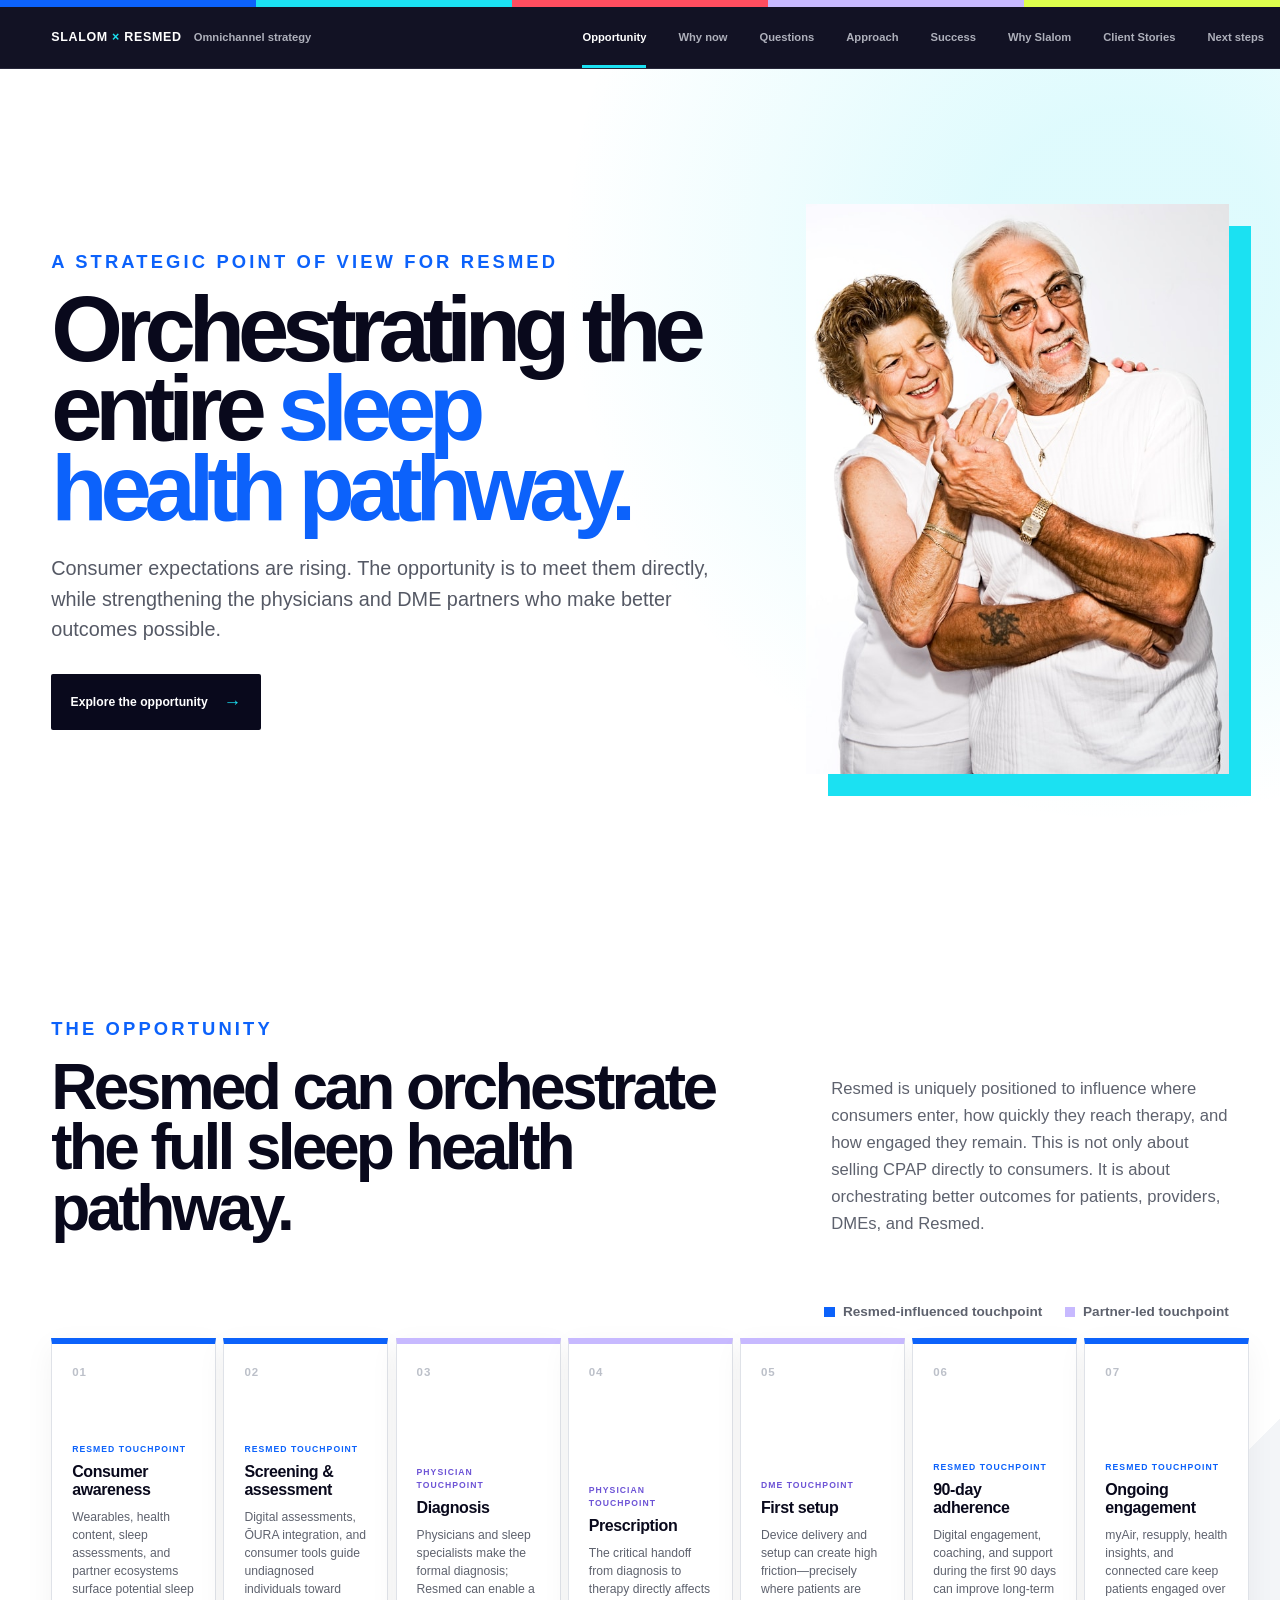
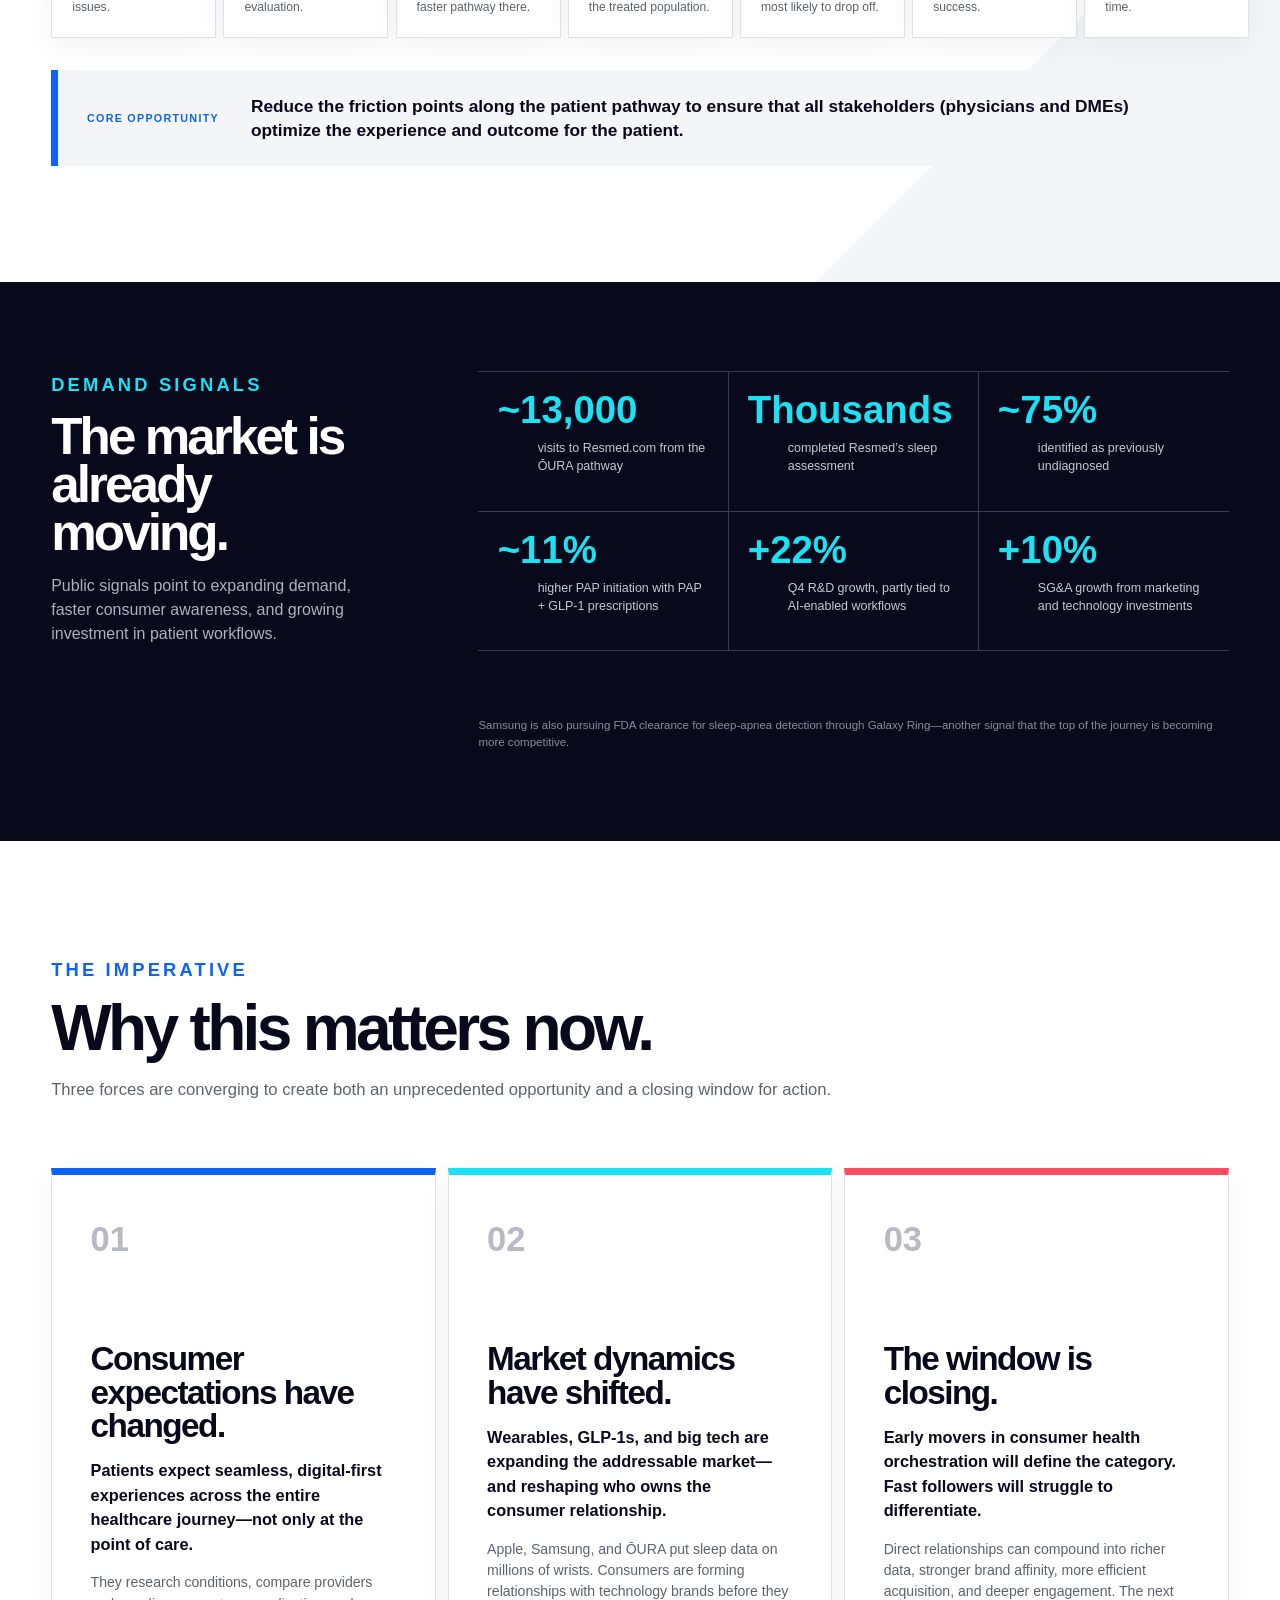
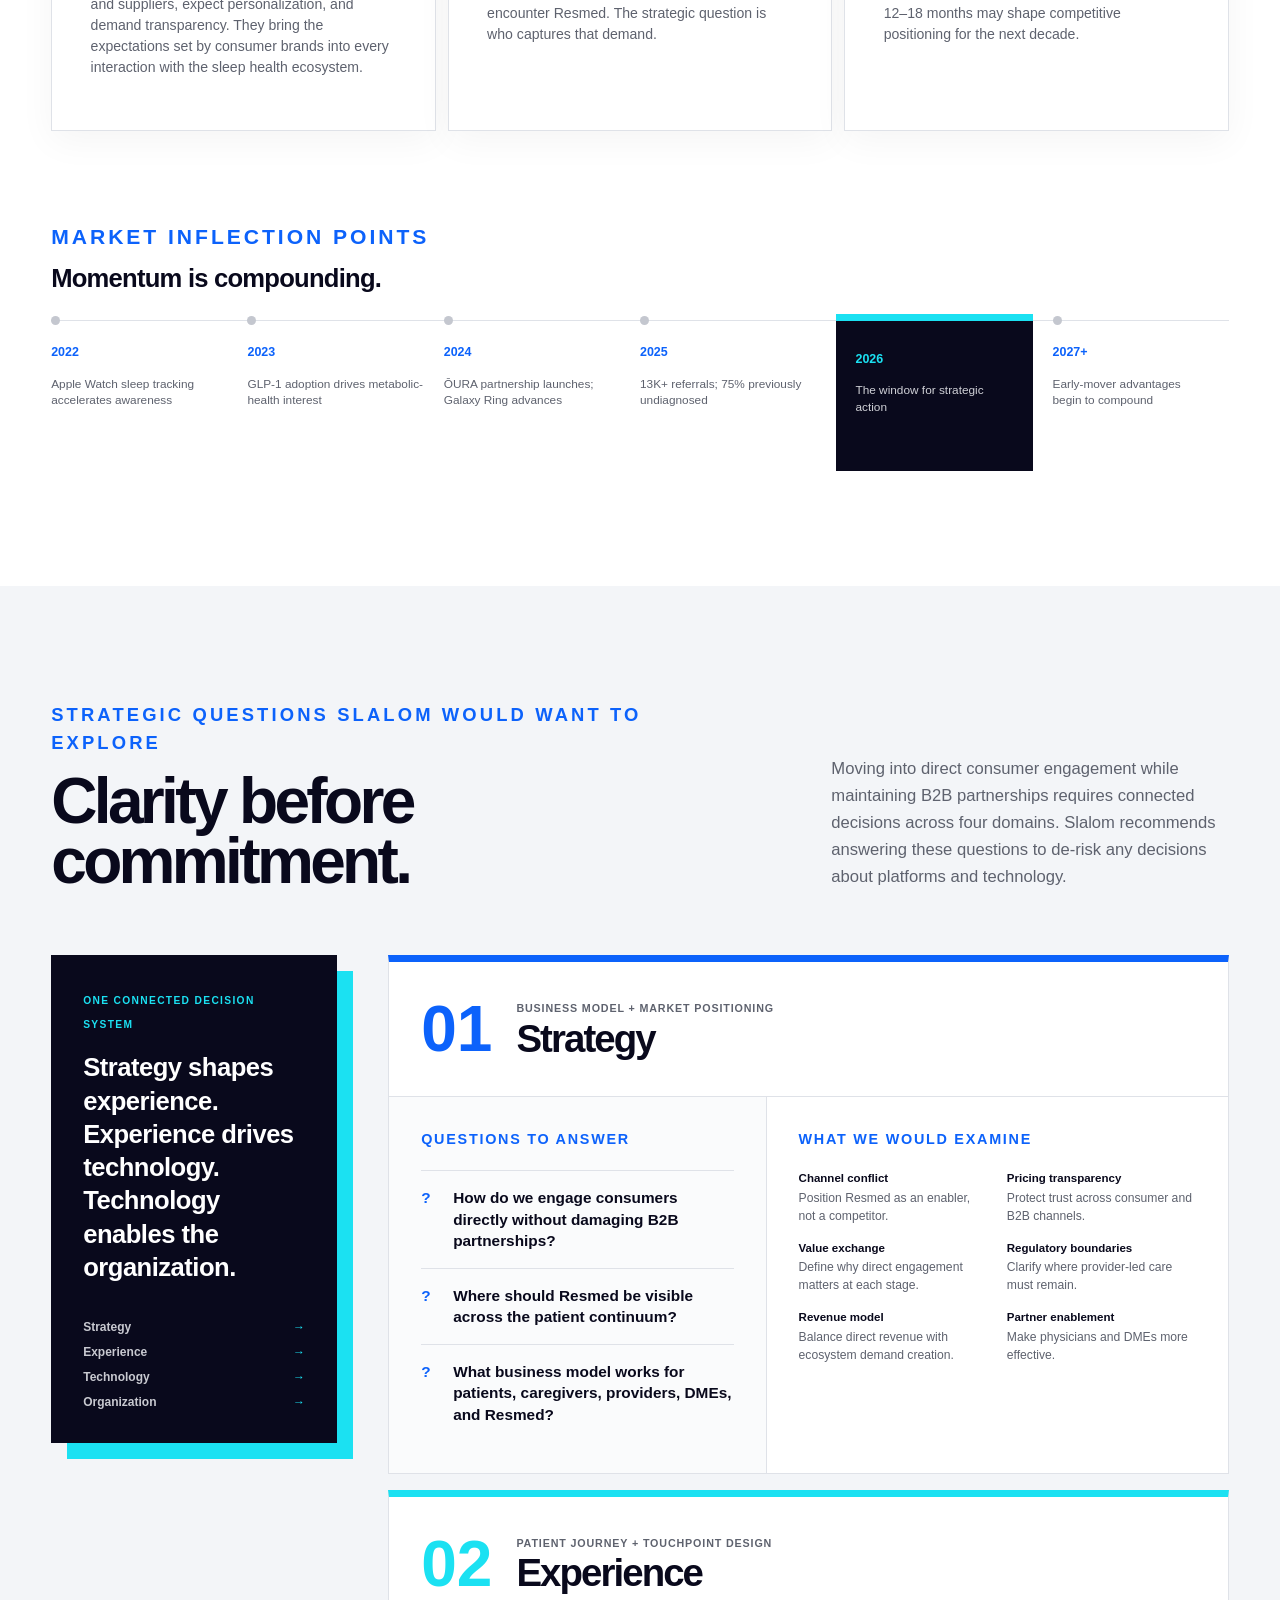
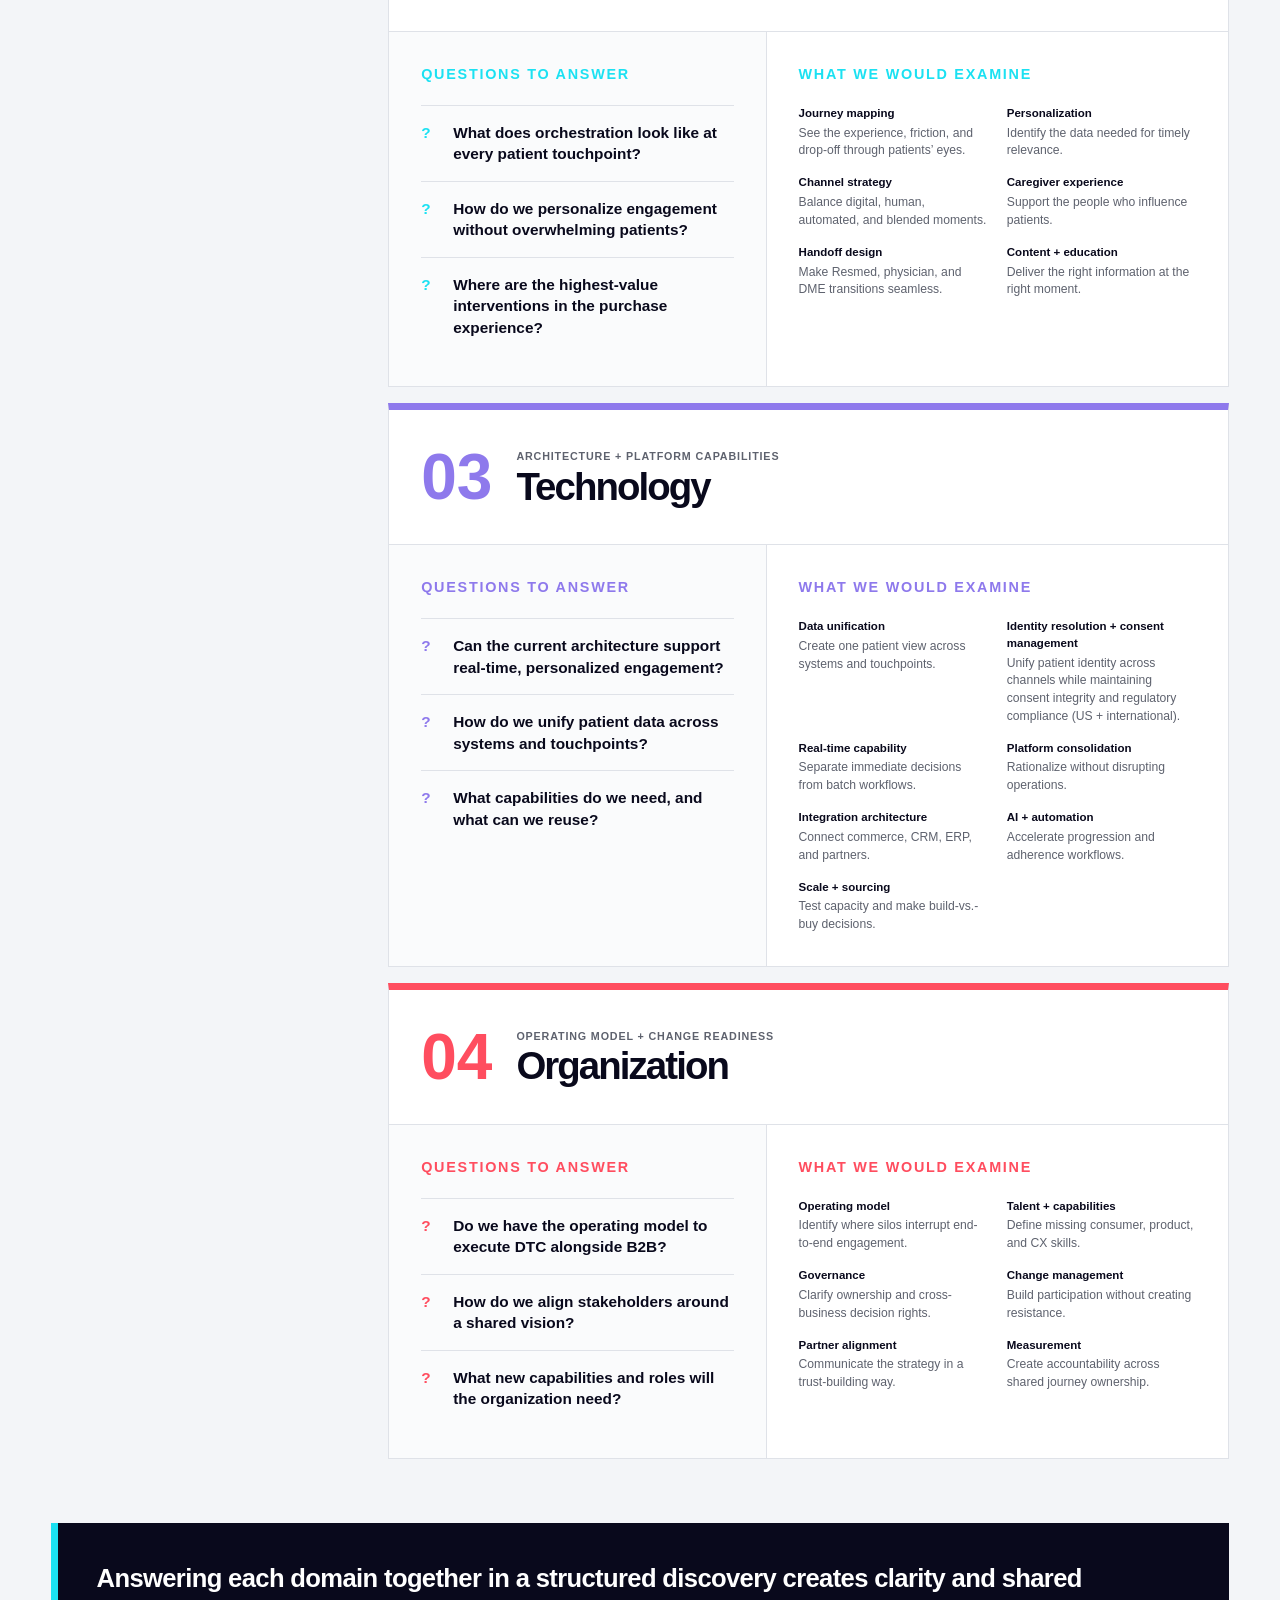
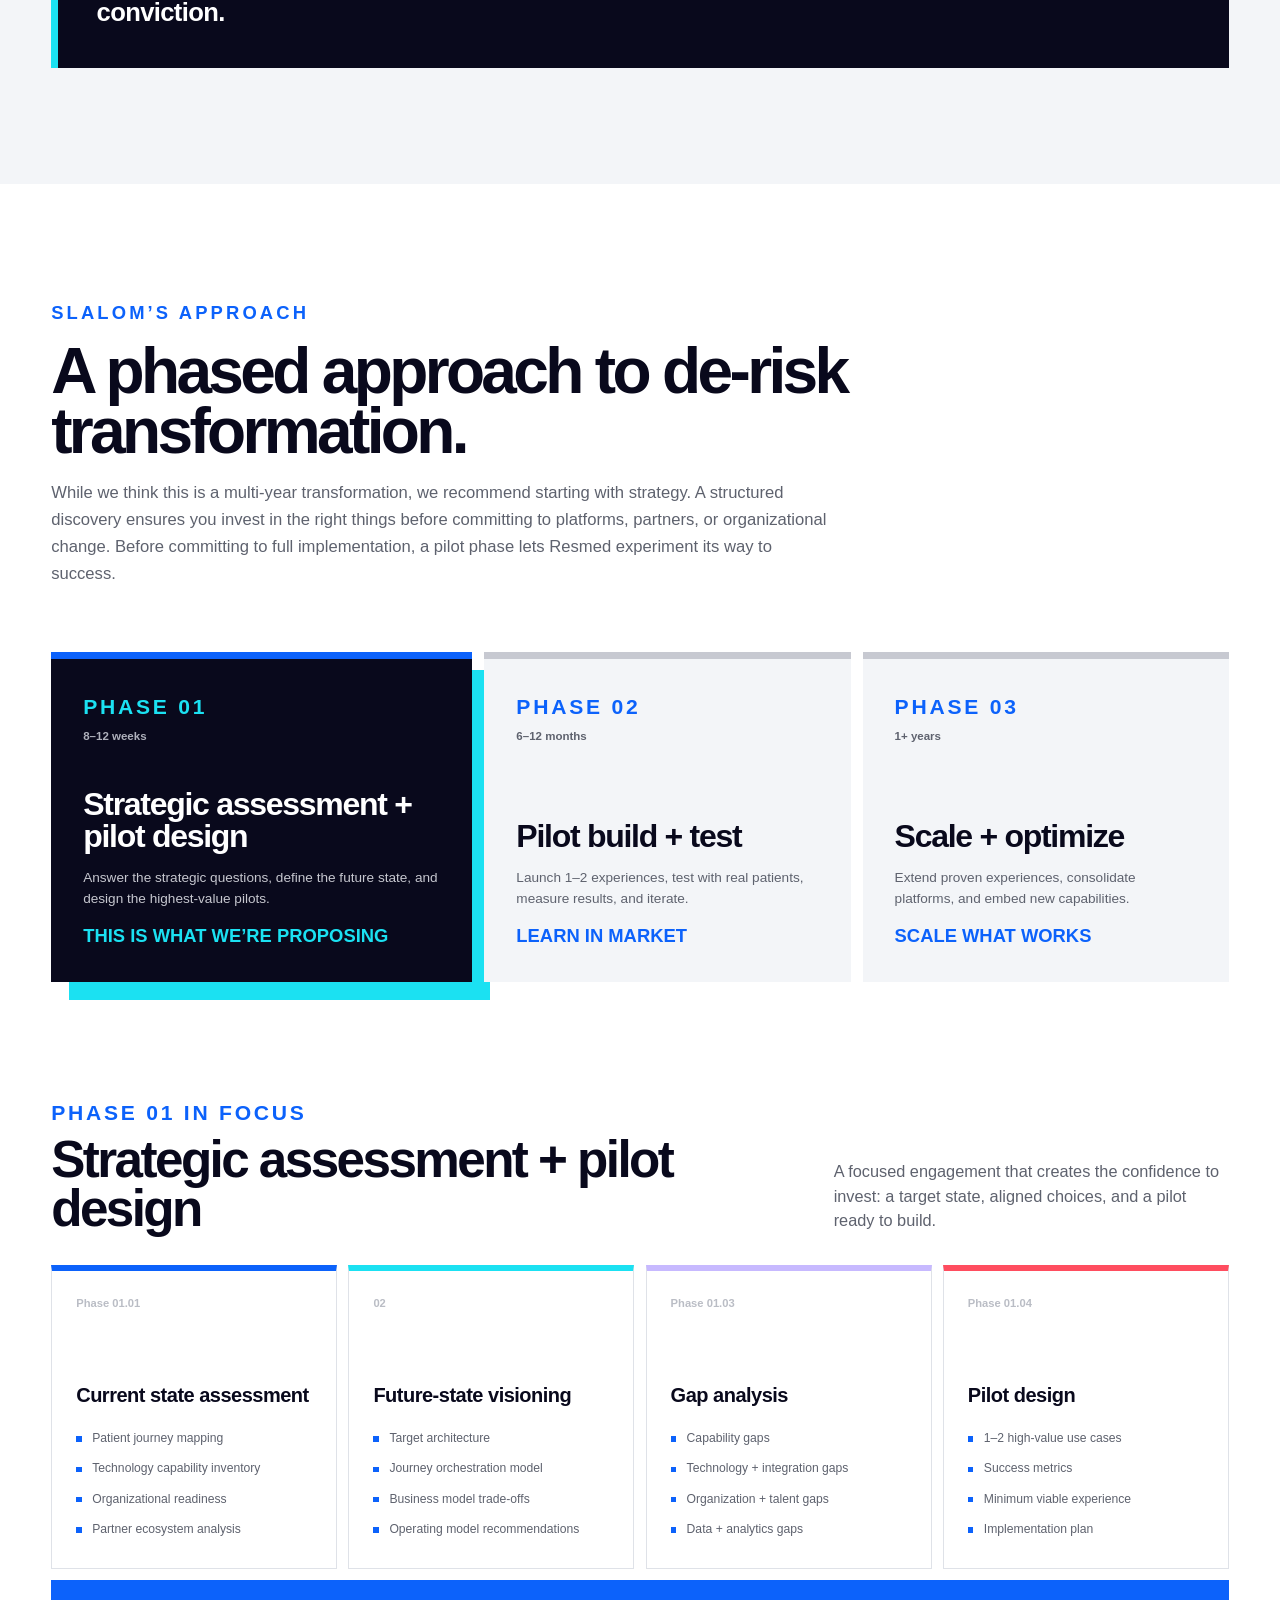
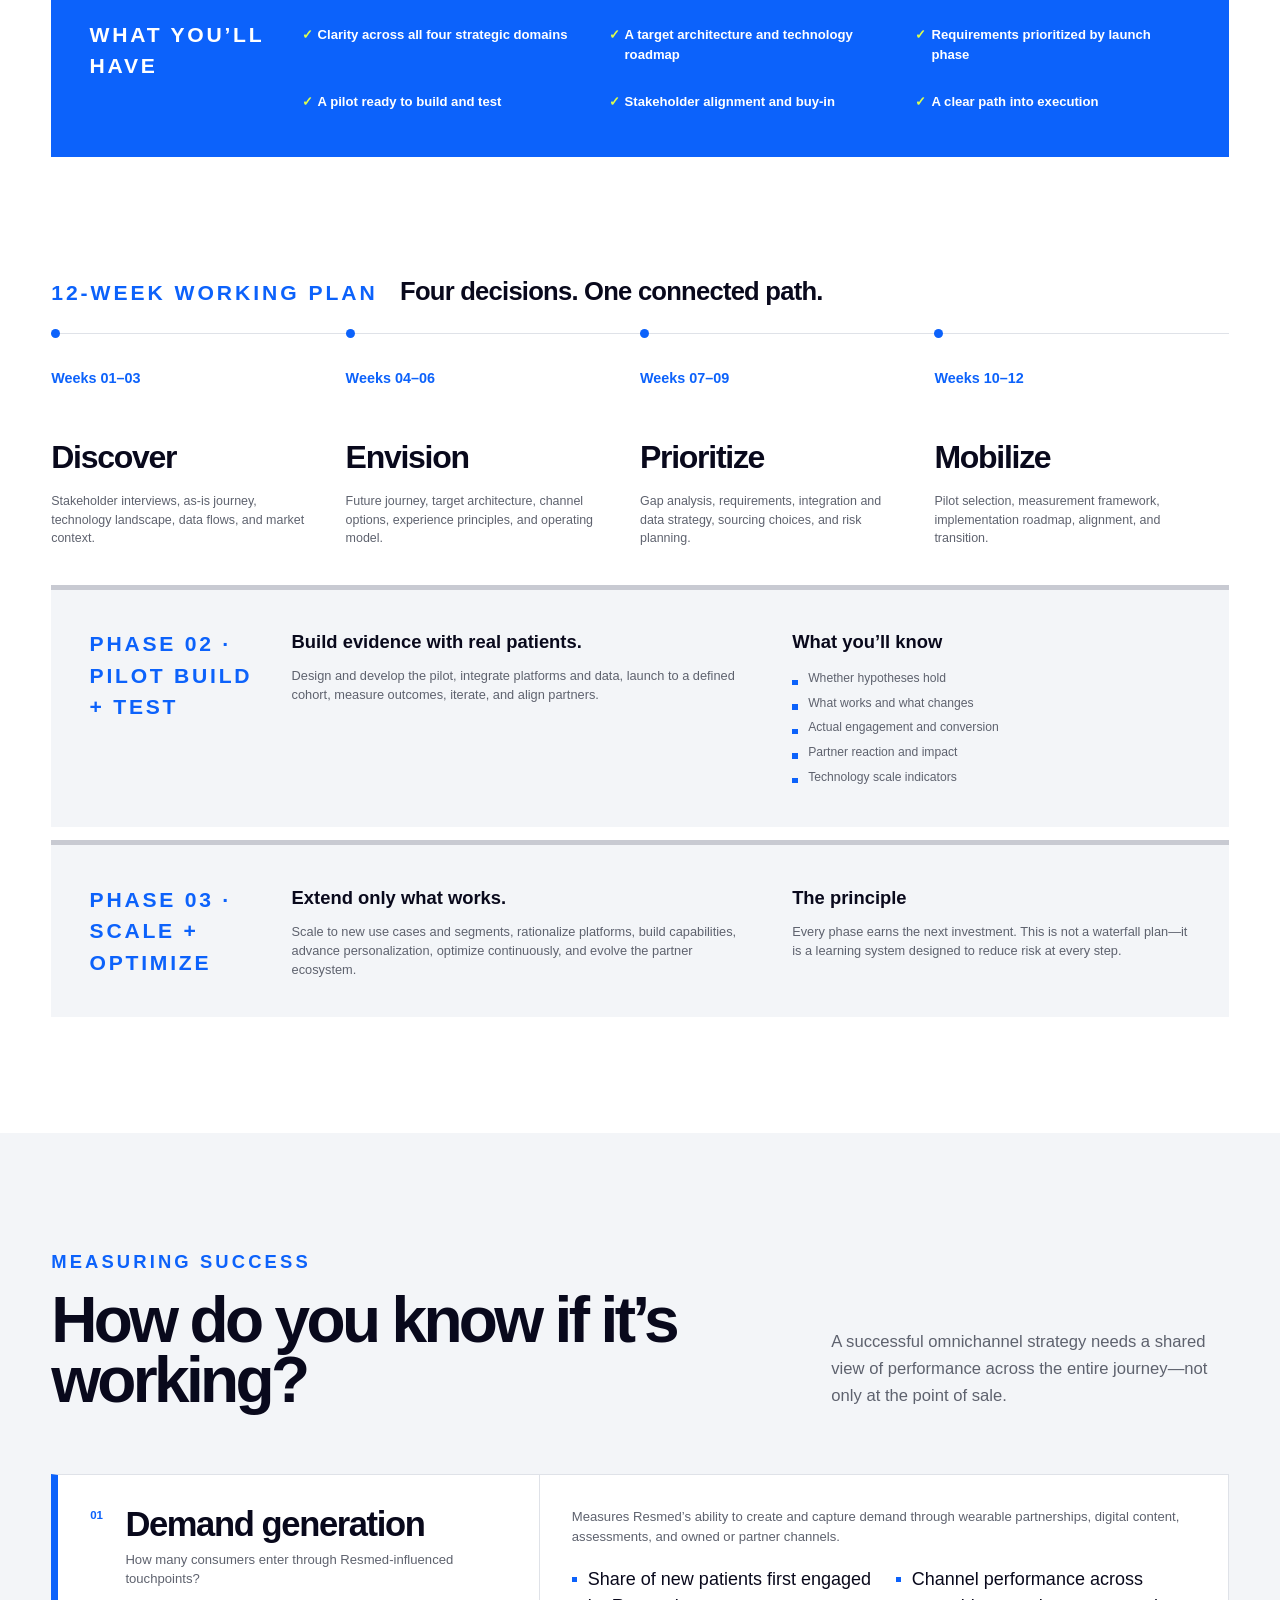
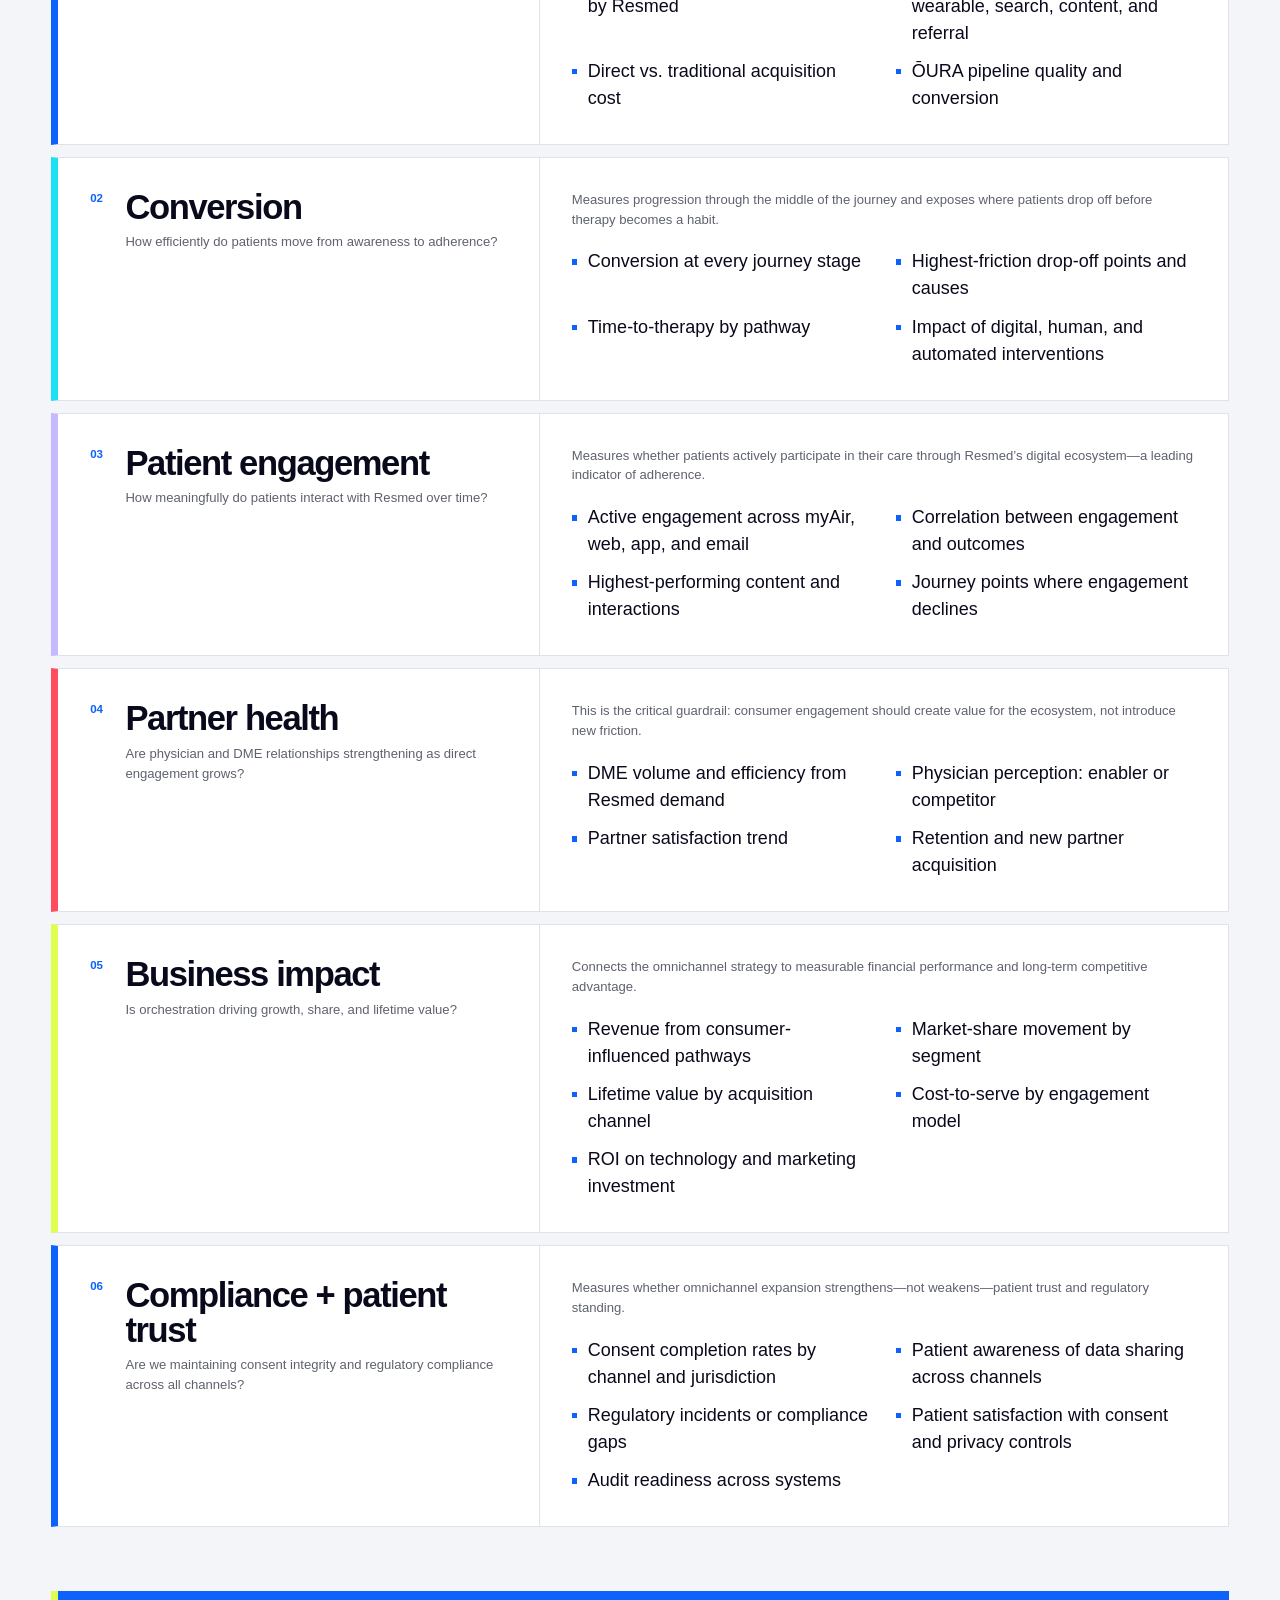
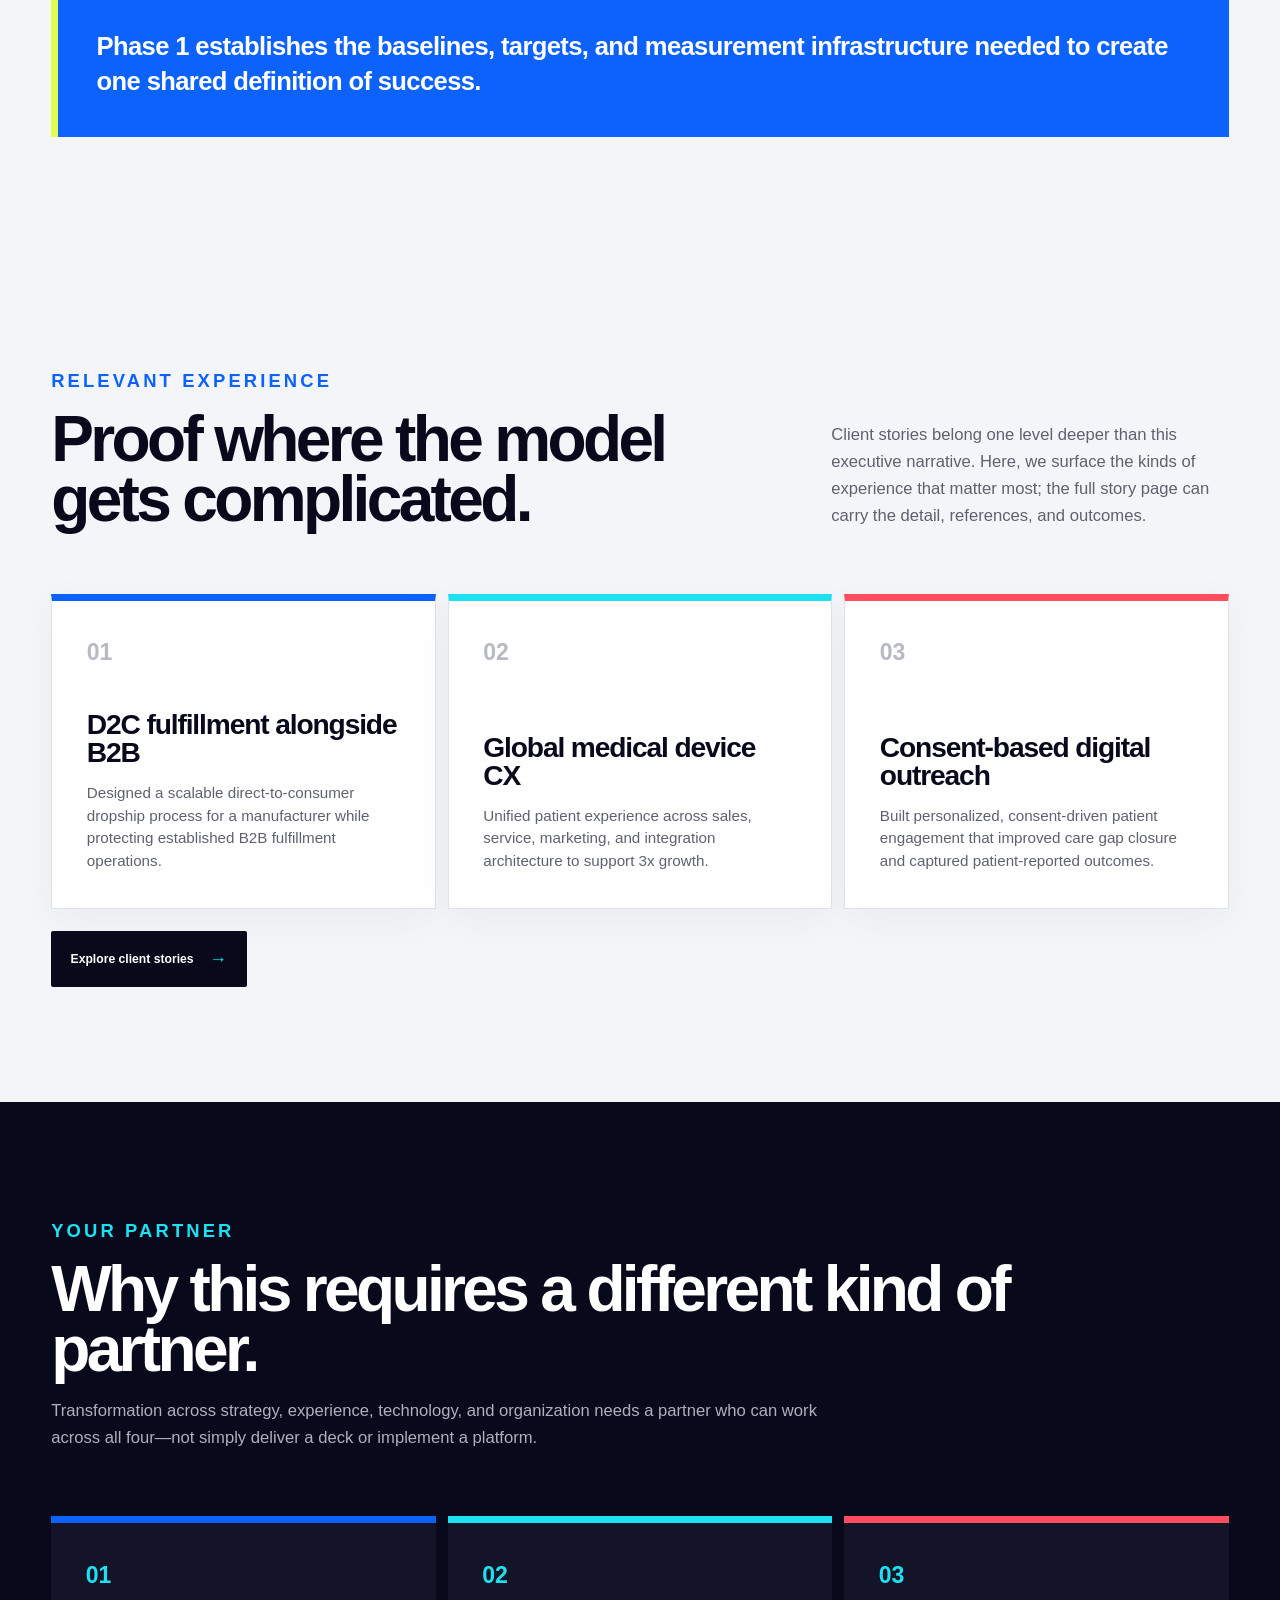
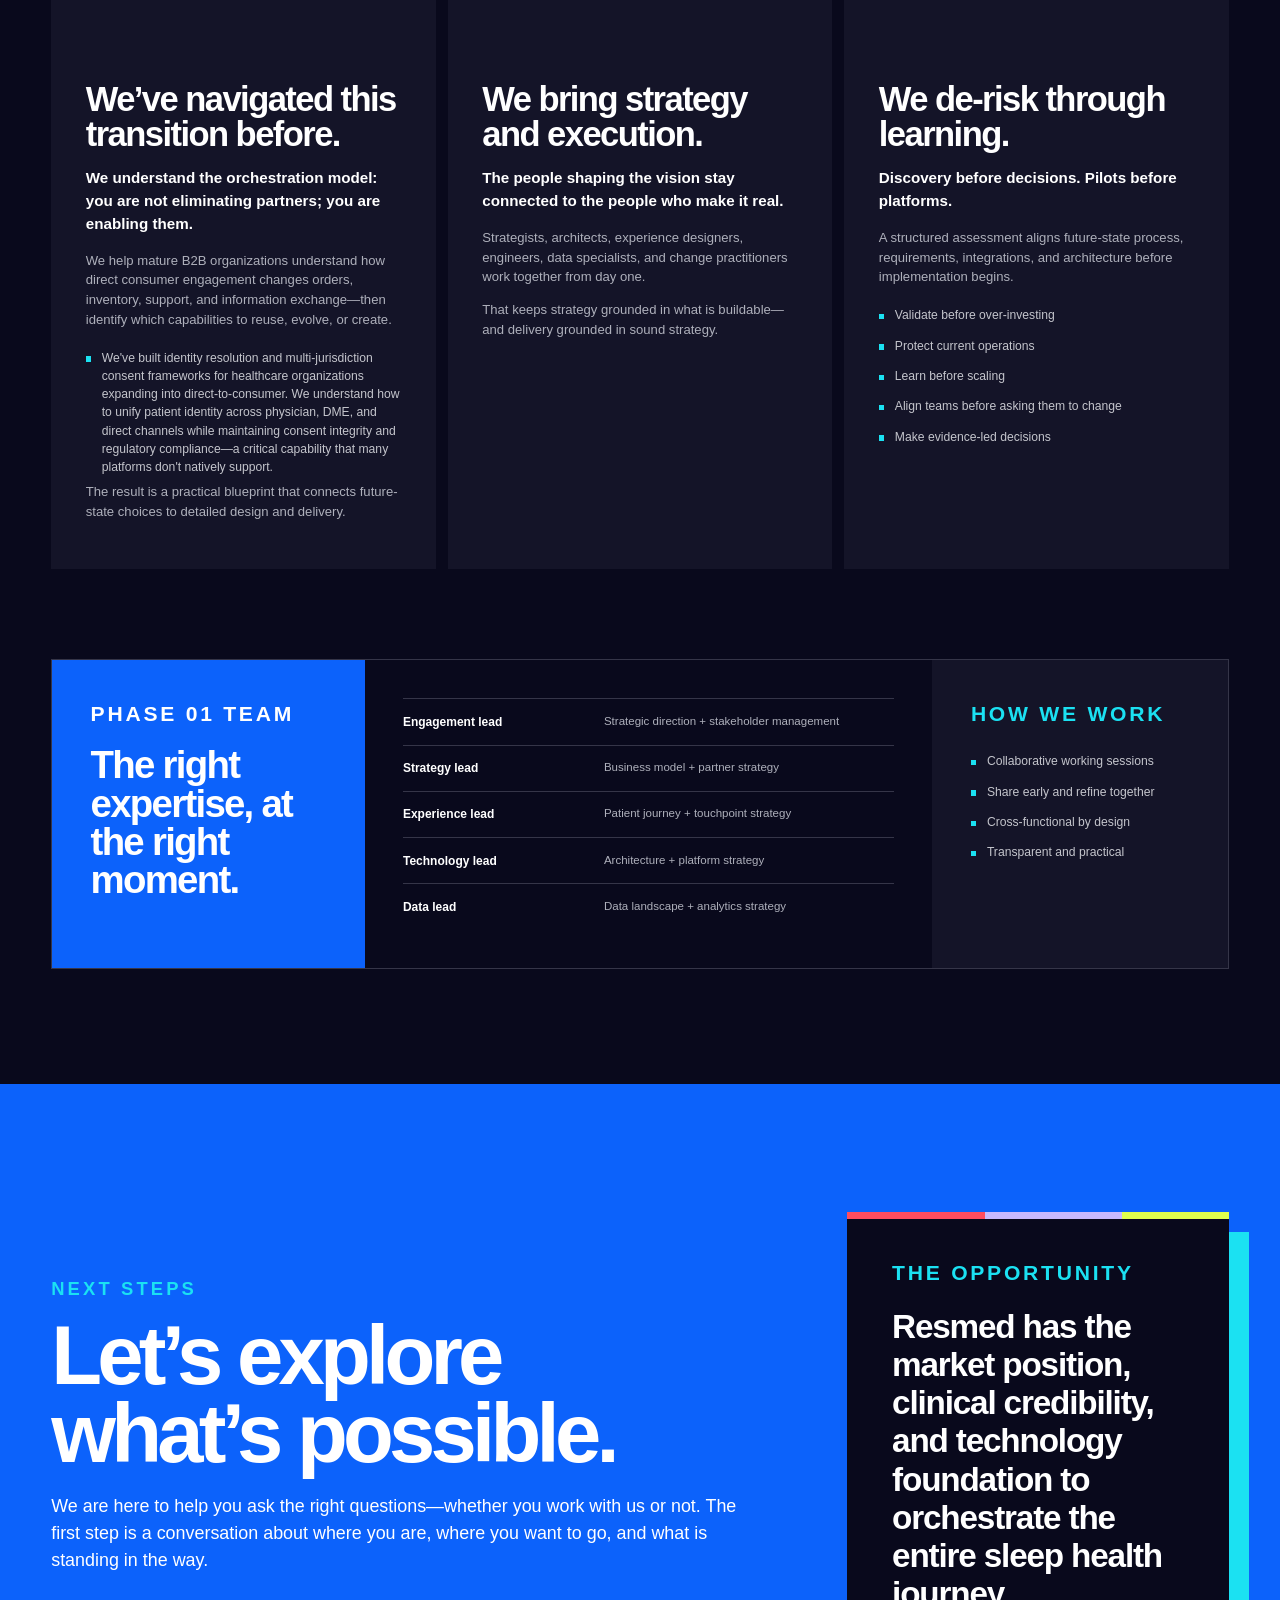
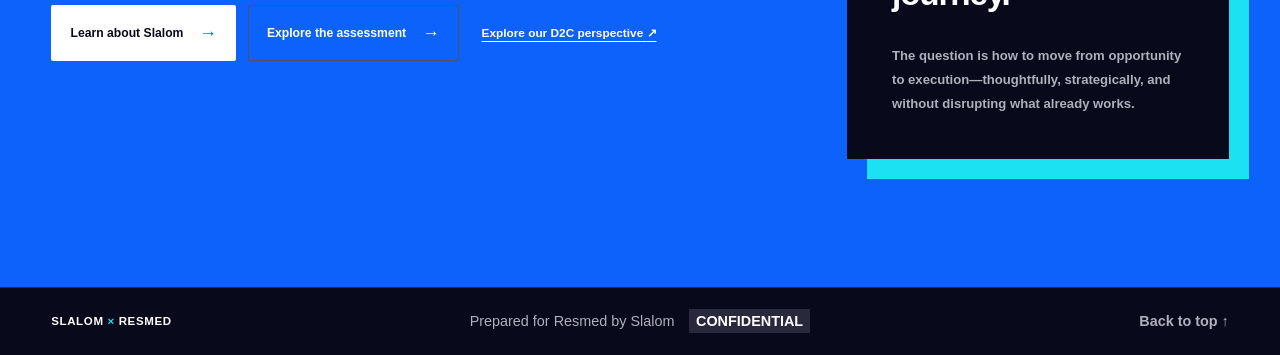
==== commit 2d3248ee: "Added client stories section - stubbed in." ====
--- a/index.html
+++ b/index.html
@@ -43,6 +43,7 @@
         <a href="#approach">Approach</a>
         <a href="#success">Success</a>
         <a href="#why-slalom">Why Slalom</a>
+        <a href="client-stories.html">Client Stories</a>
         <a href="#next-steps">Next steps</a>
       </nav>
     </header>
@@ -461,6 +462,35 @@
           </div>
 
           <p class="success-statement reveal">Phase 1 establishes the baselines, targets, and measurement infrastructure needed to create one shared definition of success.</p>
+        </div>
+      </section>
+
+      <section class="section proof-strip" aria-labelledby="proof-heading">
+        <div class="shell">
+          <header class="section-heading section-heading-wide reveal">
+            <div><p class="eyebrow">Relevant experience</p><h2 id="proof-heading">Proof where the model gets complicated.</h2></div>
+            <p>Client stories belong one level deeper than this executive narrative. Here, we surface the kinds of experience that matter most; the full story page can carry the detail, references, and outcomes.</p>
+          </header>
+
+          <div class="proof-grid reveal">
+            <article class="proof-card">
+              <span>01</span>
+              <h3>D2C fulfillment alongside B2B</h3>
+              <p>Designed a scalable direct-to-consumer dropship process for a manufacturer while protecting established B2B fulfillment operations.</p>
+            </article>
+            <article class="proof-card">
+              <span>02</span>
+              <h3>Global medical device CX</h3>
+              <p>Unified patient experience across sales, service, marketing, and integration architecture to support 3x growth.</p>
+            </article>
+            <article class="proof-card">
+              <span>03</span>
+              <h3>Consent-based digital outreach</h3>
+              <p>Built personalized, consent-driven patient engagement that improved care gap closure and captured patient-reported outcomes.</p>
+            </article>
+          </div>
+
+          <a class="button button-dark proof-link reveal" href="client-stories.html">Explore client stories <span aria-hidden="true">→</span></a>
         </div>
       </section>
 
--- a/styles.css
+++ b/styles.css
@@ -826,7 +826,7 @@
   color: var(--paper);
   border-left: 7px solid var(--cyan);
   font-size: clamp(1.2rem, 2vw, 1.9rem);
-  font-weight: 800;
+  font-weight: 650;
   line-height: 1.35;
   letter-spacing: -0.025em;
 }
@@ -1184,14 +1184,14 @@
 .metric li {
   position: relative;
   padding-left: 1rem;
-  font-size: 0.75rem;
-  font-weight: 750;
+  font-size: 1.125rem;
+  font-weight: 500;
 }
 
 .metric li::before {
   content: "";
   position: absolute;
-  top: 0.48rem;
+  top: 0.68rem;
   left: 0;
   width: 0.35rem;
   height: 0.35rem;
@@ -1201,6 +1201,227 @@
 .success-statement {
   background: var(--blue);
   border-left-color: var(--lime);
+}
+
+.proof-strip {
+  background: var(--cloud);
+}
+
+.proof-grid {
+  display: grid;
+  grid-template-columns: repeat(3, 1fr);
+  gap: 0.75rem;
+}
+
+.proof-card {
+  min-height: 315px;
+  display: flex;
+  flex-direction: column;
+  padding: clamp(1.6rem, 2.7vw, 2.6rem);
+  background: var(--paper);
+  border: 1px solid var(--line);
+  border-top: 7px solid var(--blue);
+  box-shadow: 0 10px 35px rgba(9, 9, 28, 0.045);
+}
+
+.proof-card:nth-child(2) { border-top-color: var(--cyan); }
+.proof-card:nth-child(3) { border-top-color: var(--coral); }
+
+.proof-card span {
+  margin-bottom: auto;
+  color: #b7bac3;
+  font-size: 1.44rem;
+  font-weight: 900;
+}
+
+.proof-card h3 {
+  margin-bottom: 0.9rem;
+  font-size: clamp(1.55rem, 2.2vw, 2.4rem);
+  line-height: 1;
+  letter-spacing: -0.04em;
+}
+
+.proof-card p {
+  margin-bottom: 0;
+  color: var(--muted);
+  font-size: 0.95rem;
+  line-height: 1.5;
+}
+
+.proof-link {
+  margin-top: 1.4rem;
+}
+
+.stories-hero {
+  min-height: 58svh;
+  display: grid;
+  align-items: center;
+  background:
+    radial-gradient(circle at 88% 8%, rgba(27, 225, 242, 0.14) 0 6%, transparent 23%),
+    linear-gradient(135deg, #fff 0 70%, #f3f5f8 70%);
+}
+
+.stories-hero-grid {
+  display: grid;
+  grid-template-columns: minmax(0, 1fr) minmax(320px, 0.55fr);
+  align-items: end;
+  gap: clamp(2.5rem, 7vw, 7rem);
+}
+
+.stories-hero h1 {
+  max-width: 900px;
+  margin-bottom: 0;
+  font-size: clamp(3.4rem, 6.5vw, 7.2rem);
+  font-weight: 850;
+  line-height: 0.9;
+  letter-spacing: -0.07em;
+}
+
+.stories-hero-lede {
+  margin-bottom: 0;
+  color: var(--muted);
+  font-size: clamp(1.05rem, 1.35vw, 1.3rem);
+  line-height: 1.6;
+}
+
+.story-index {
+  background: var(--paper);
+}
+
+.story-card-grid {
+  display: grid;
+  grid-template-columns: repeat(3, 1fr);
+  gap: 0.75rem;
+}
+
+.story-card {
+  min-height: 420px;
+  display: flex;
+  flex-direction: column;
+  padding: clamp(1.7rem, 2.7vw, 2.8rem);
+  background: var(--paper);
+  border: 1px solid var(--line);
+  border-top: 7px solid var(--blue);
+  box-shadow: 0 10px 35px rgba(9, 9, 28, 0.045);
+}
+
+.story-card:nth-child(2) { border-top-color: var(--cyan); }
+.story-card:nth-child(3) { border-top-color: var(--coral); }
+
+.story-card > span {
+  margin-bottom: auto;
+  color: #b7bac3;
+  font-size: 1.44rem;
+  font-weight: 900;
+}
+
+.story-card h3 {
+  margin-bottom: 1rem;
+  font-size: clamp(1.65rem, 2.3vw, 2.6rem);
+  line-height: 1;
+  letter-spacing: -0.04em;
+}
+
+.story-card p {
+  color: var(--muted);
+  font-size: 0.95rem;
+}
+
+.story-card ul,
+.story-detail-list {
+  list-style: none;
+  margin: 0;
+  padding: 0;
+}
+
+.story-card li {
+  position: relative;
+  padding: 0.35rem 0 0.35rem 1rem;
+  color: var(--muted);
+  font-size: 0.9rem;
+}
+
+.story-card li::before {
+  content: "";
+  position: absolute;
+  top: 0.88rem;
+  left: 0;
+  width: 0.34rem;
+  height: 0.34rem;
+  background: var(--blue);
+}
+
+.story-template {
+  background: var(--cloud);
+}
+
+.story-detail-list {
+  display: grid;
+  gap: 1rem;
+}
+
+.story-detail {
+  display: grid;
+  grid-template-columns: minmax(240px, 0.48fr) minmax(0, 1fr);
+  background: var(--paper);
+  border: 1px solid var(--line);
+  border-left: 7px solid var(--blue);
+}
+
+.story-detail:nth-child(2) { border-left-color: var(--cyan); }
+.story-detail:nth-child(3) { border-left-color: var(--coral); }
+
+.story-detail header,
+.story-detail > div {
+  padding: clamp(1.4rem, 2.4vw, 2.4rem);
+}
+
+.story-detail header {
+  border-right: 1px solid var(--line);
+}
+
+.story-detail header span {
+  color: var(--blue);
+  font-size: 0.9rem;
+  font-weight: 900;
+  letter-spacing: 0.12em;
+  text-transform: uppercase;
+}
+
+.story-detail h3 {
+  margin: 1rem 0 0;
+  font-size: clamp(1.6rem, 2.5vw, 2.8rem);
+  line-height: 1;
+  letter-spacing: -0.045em;
+}
+
+.story-detail p {
+  color: var(--muted);
+  font-size: 1rem;
+  line-height: 1.55;
+}
+
+.story-detail p:last-child {
+  margin-bottom: 0;
+}
+
+.story-detail b {
+  color: var(--ink);
+}
+
+.story-detail ul {
+  margin: 0.3rem 0 0;
+  padding-left: 1.1rem;
+}
+
+.story-detail li {
+  color: var(--muted);
+  font-size: 0.95rem;
+  line-height: 1.5;
+}
+
+.story-return {
+  margin-top: 1.4rem;
 }
 
 .partner {
@@ -1232,7 +1453,7 @@
   display: block;
   margin-bottom: clamp(3.5rem, 7vw, 6.5rem);
   color: var(--cyan);
-  font-size: 0.72rem;
+  font-size: 1.44rem;
   font-weight: 900;
 }
 
@@ -1477,13 +1698,20 @@
   .section-heading-wide,
   .market-pulse-grid,
   .phase-one-header,
+  .stories-hero-grid,
   .next-grid { grid-template-columns: 1fr; }
   .section-heading-wide { align-items: start; gap: 1.5rem; }
   .market-note { grid-column: 1; margin-top: 0; }
   .force-grid,
+  .proof-grid,
+  .story-card-grid,
   .difference-grid { grid-template-columns: 1fr; }
   .force-card,
+  .proof-card,
+  .story-card,
   .difference { min-height: auto; }
+  .story-detail { grid-template-columns: 1fr; }
+  .story-detail header { border-right: 0; border-bottom: 1px solid var(--line); }
   .card-index,
   .difference > span { margin-bottom: 3rem; }
   .inflection-track { overflow-x: auto; grid-template-columns: repeat(6, minmax(180px, 1fr)); padding-bottom: 1rem; }
@@ -1508,6 +1736,7 @@
   .brand-lockup small { font-size: 0.64rem; }
   .hero { min-height: auto; padding-top: 4rem; }
   .hero h1 { font-size: clamp(3.15rem, 15vw, 5.5rem); }
+  .stories-hero h1 { font-size: clamp(3.15rem, 14vw, 5.5rem); }
   .hero-image { margin-right: 14px; box-shadow: 14px 14px 0 var(--cyan); }
   .signal-metrics { grid-template-columns: 1fr; }
   .section-heading h2,
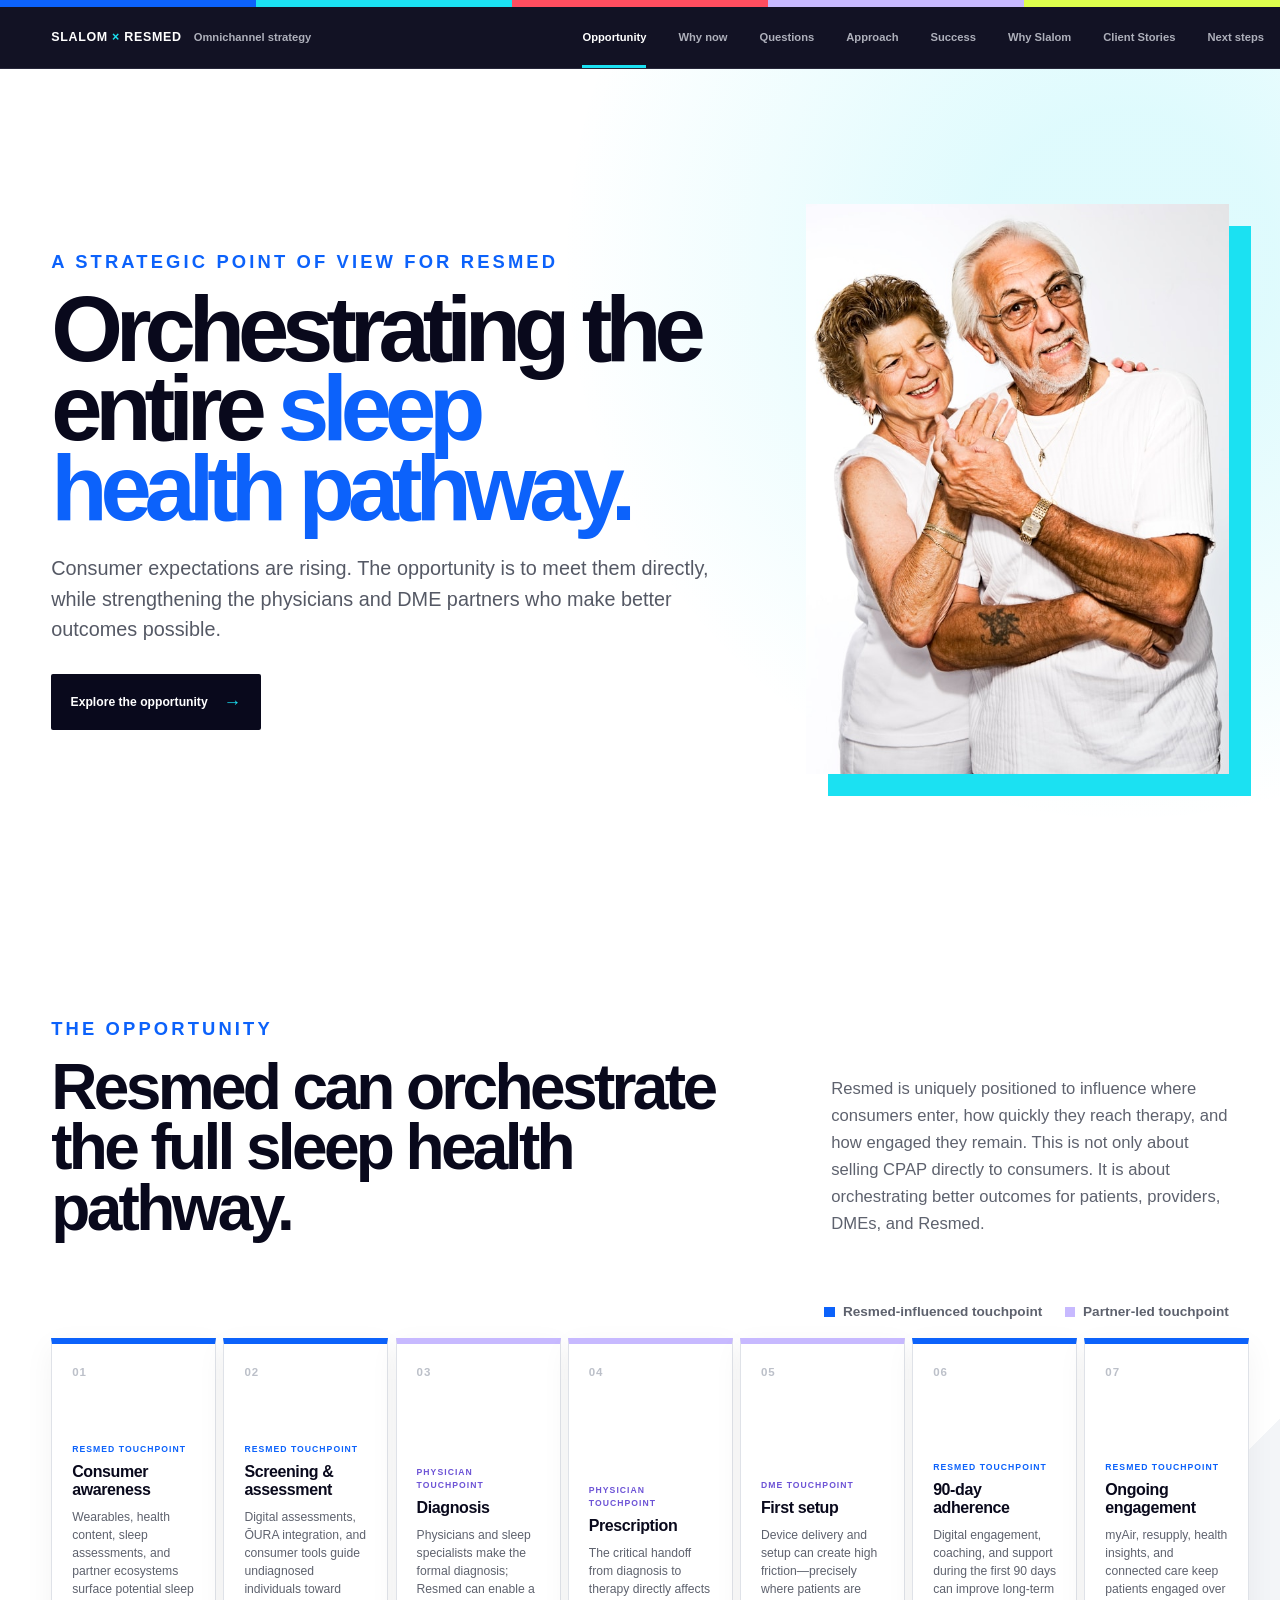
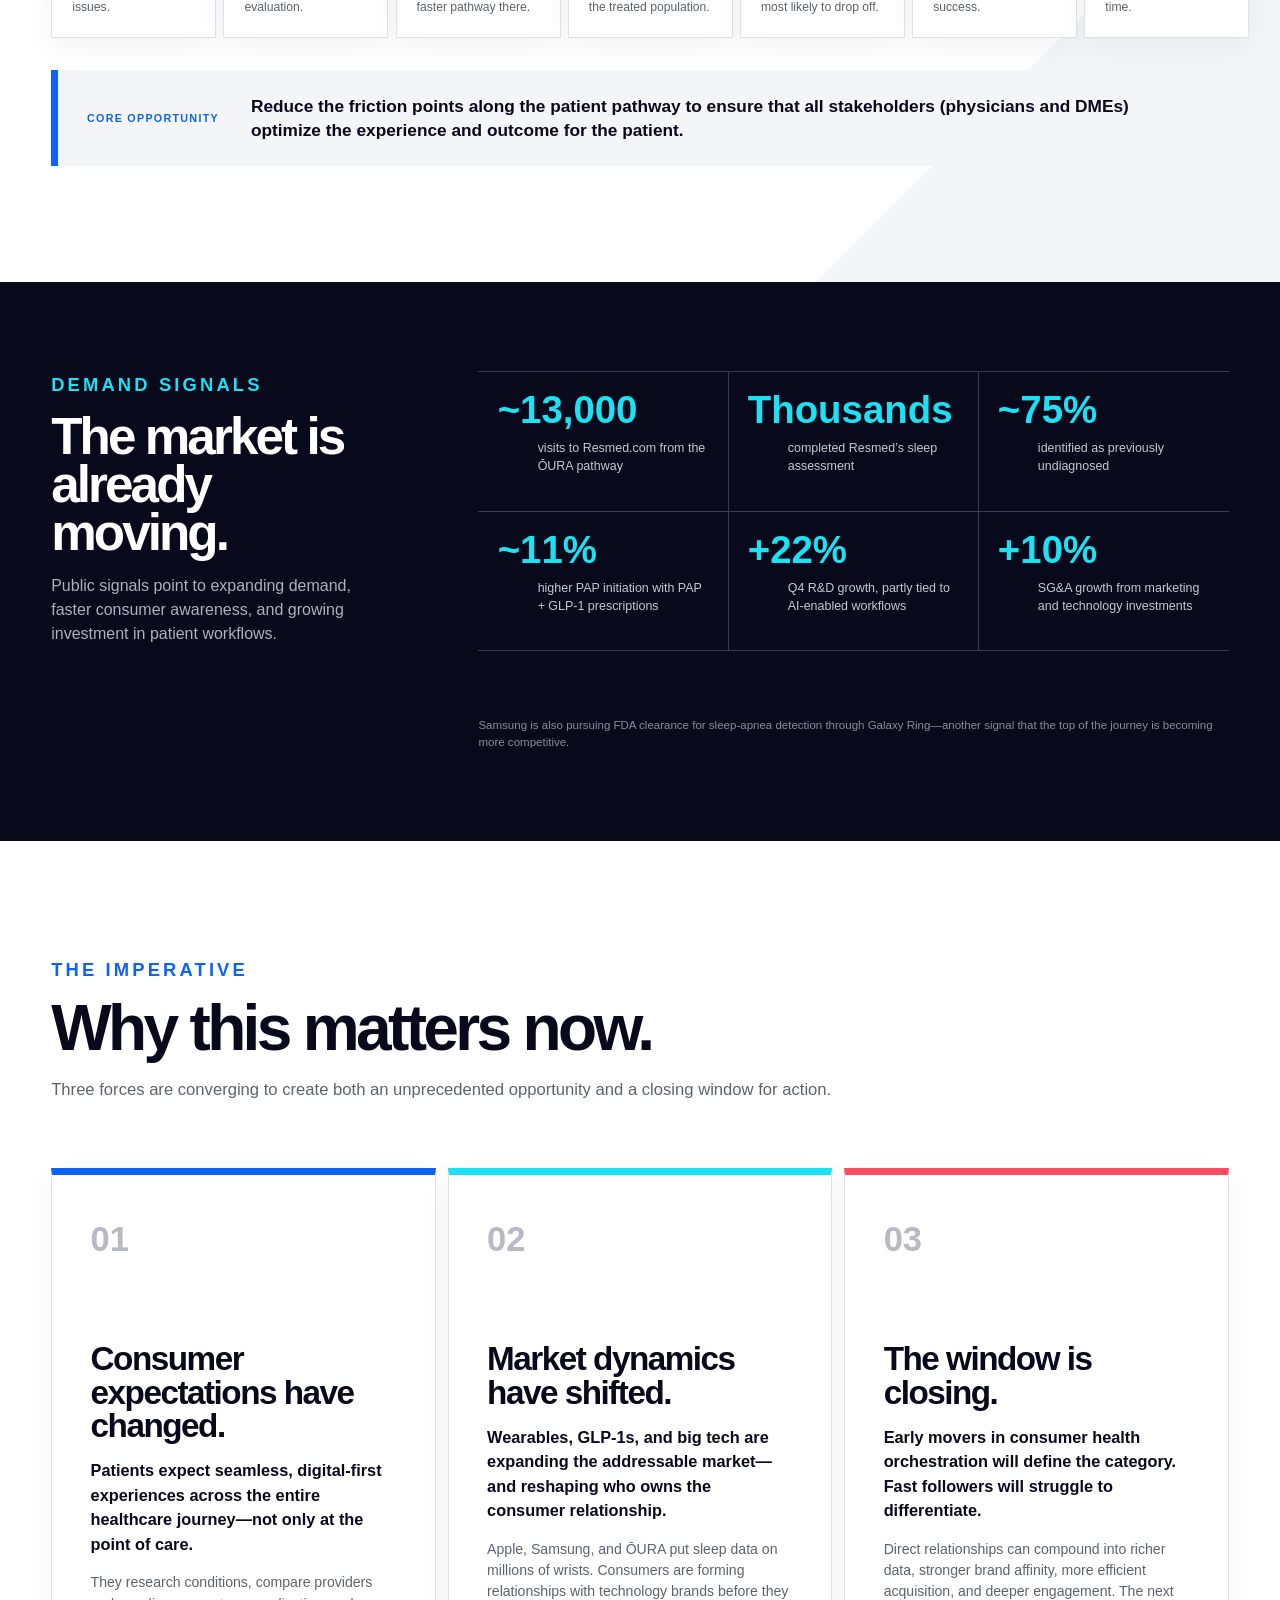
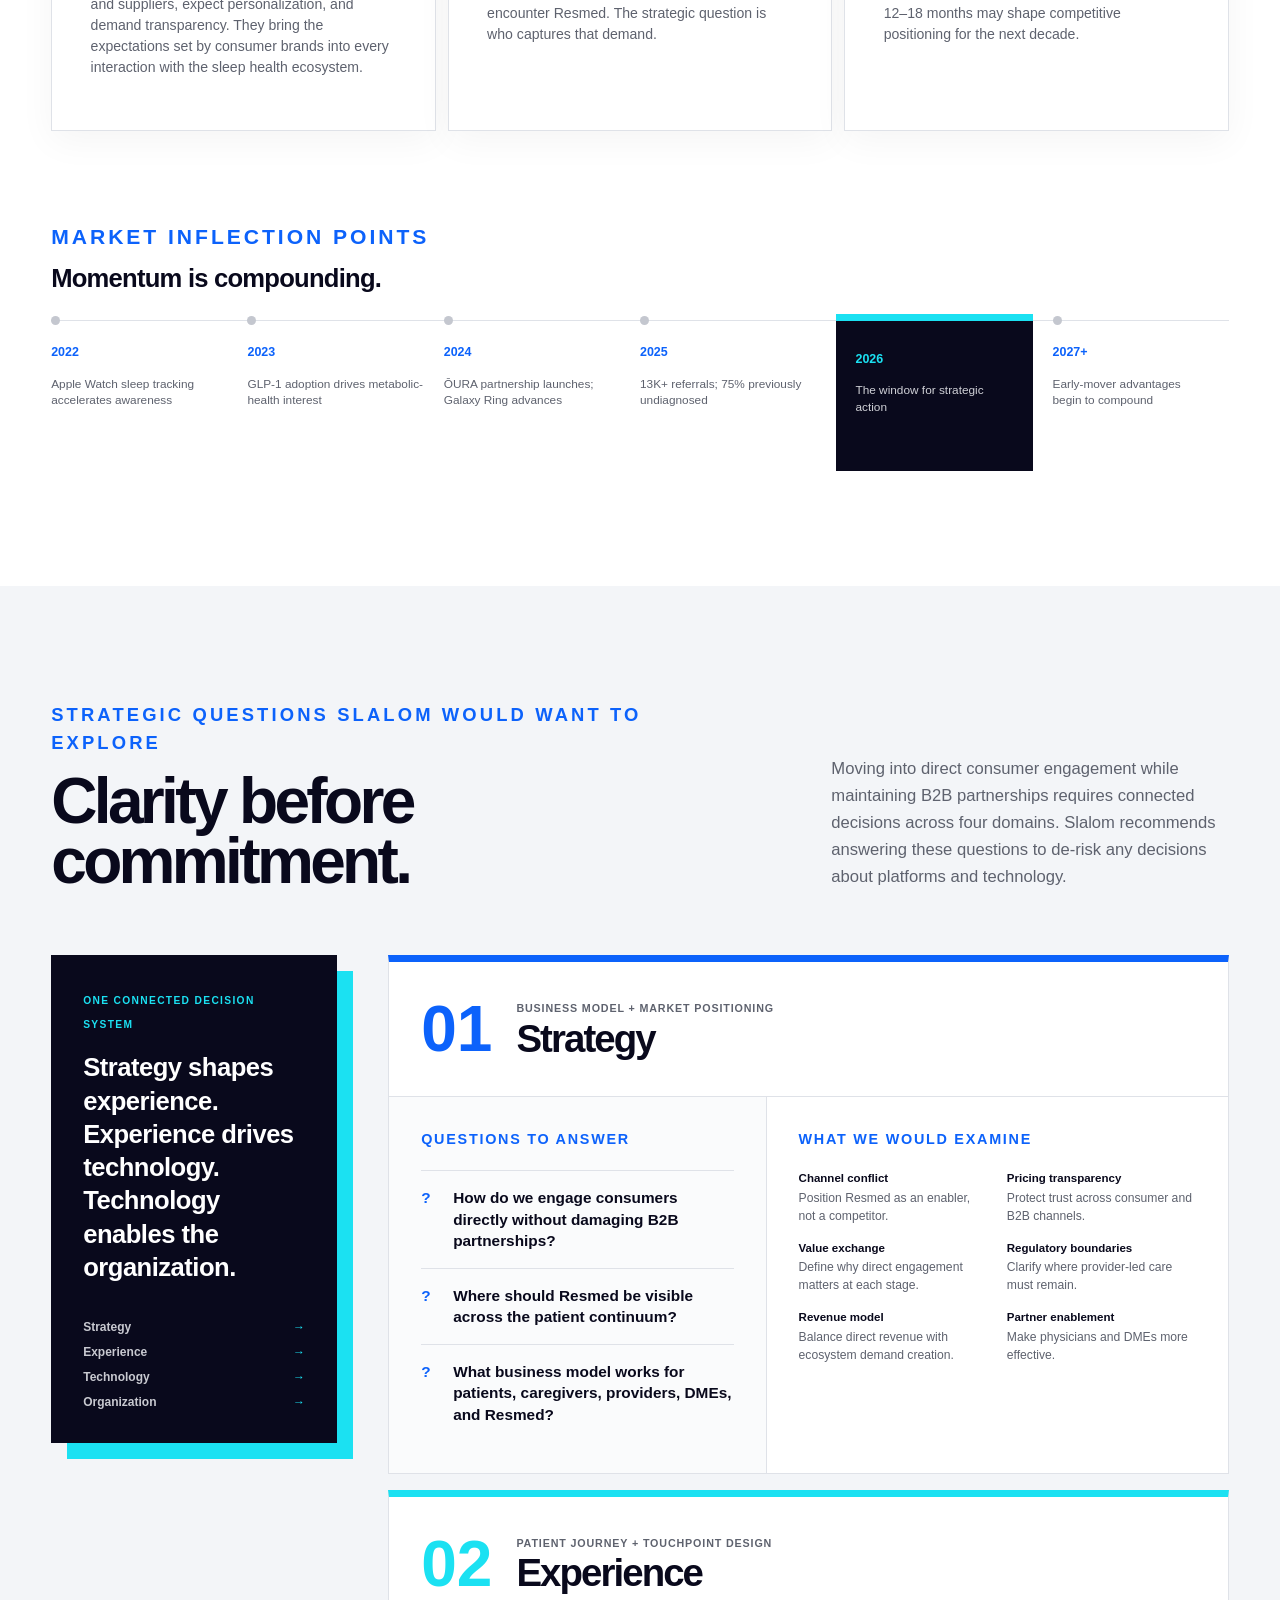
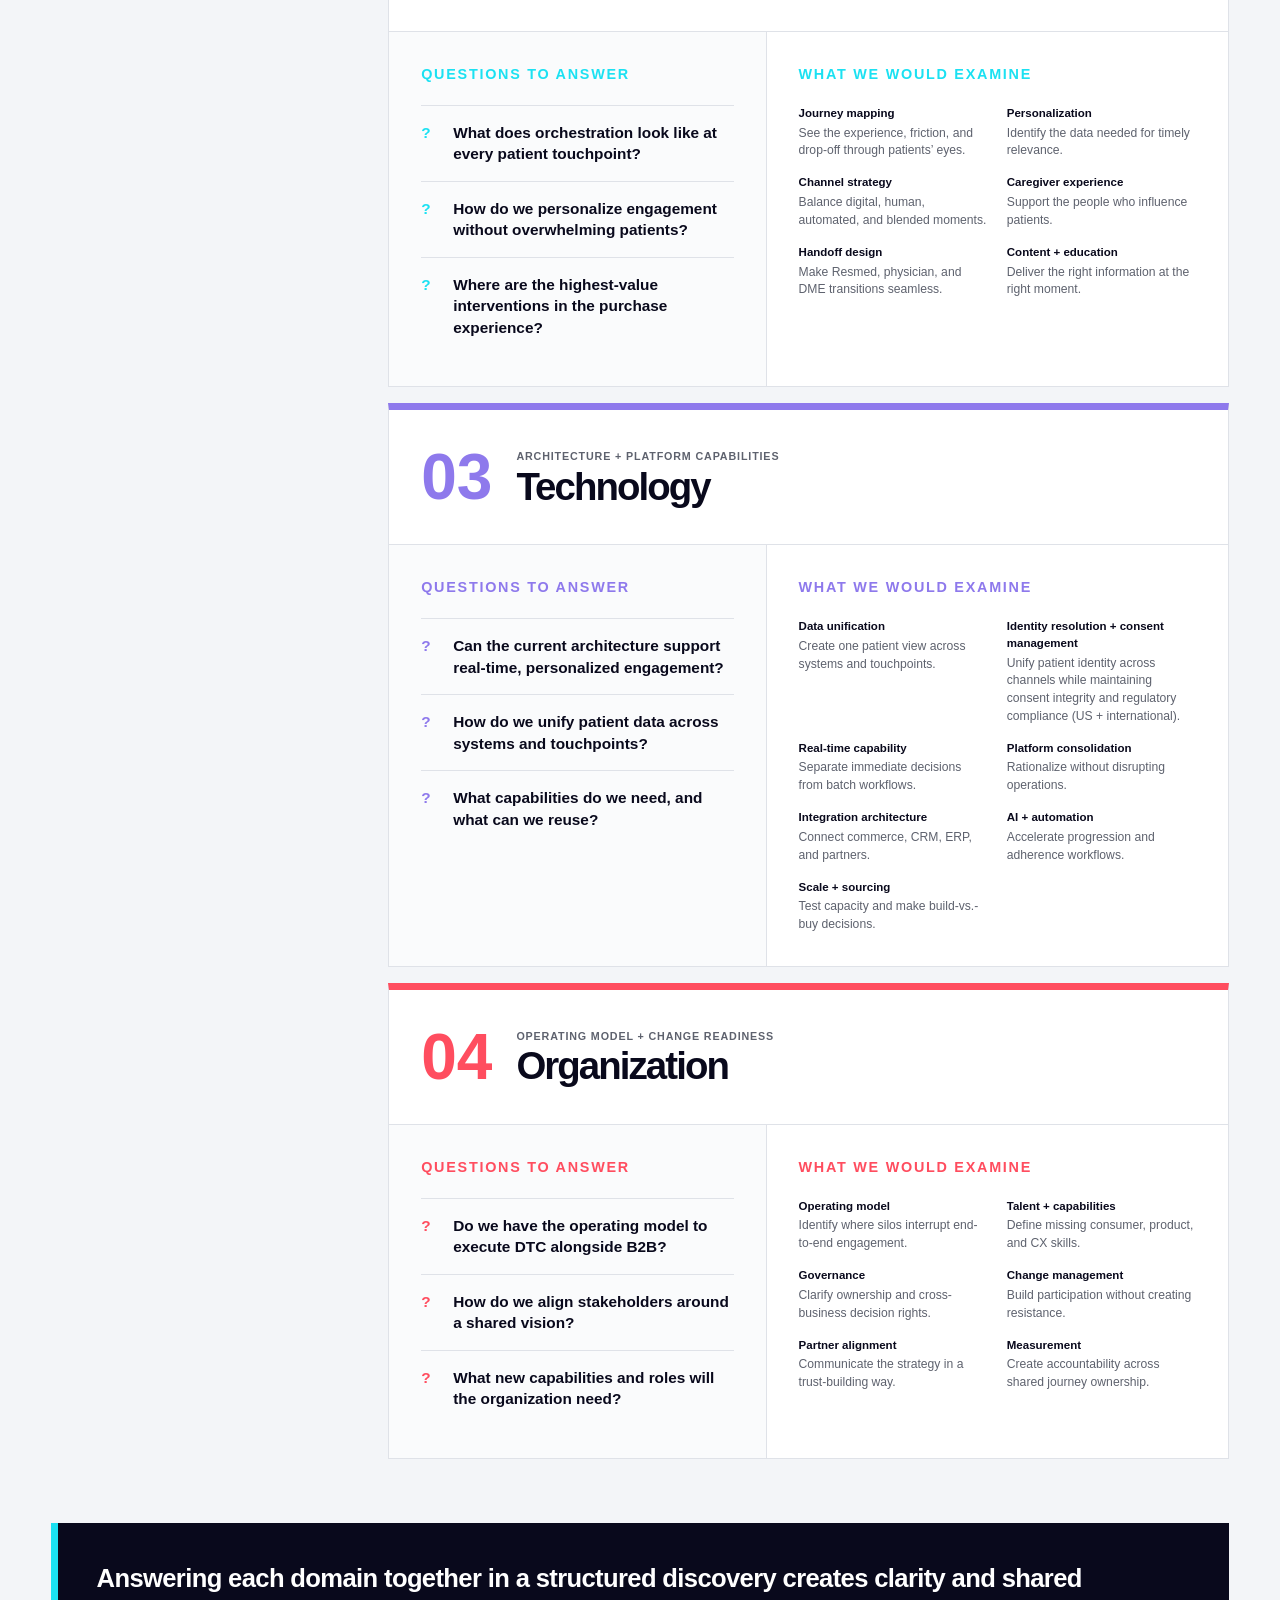
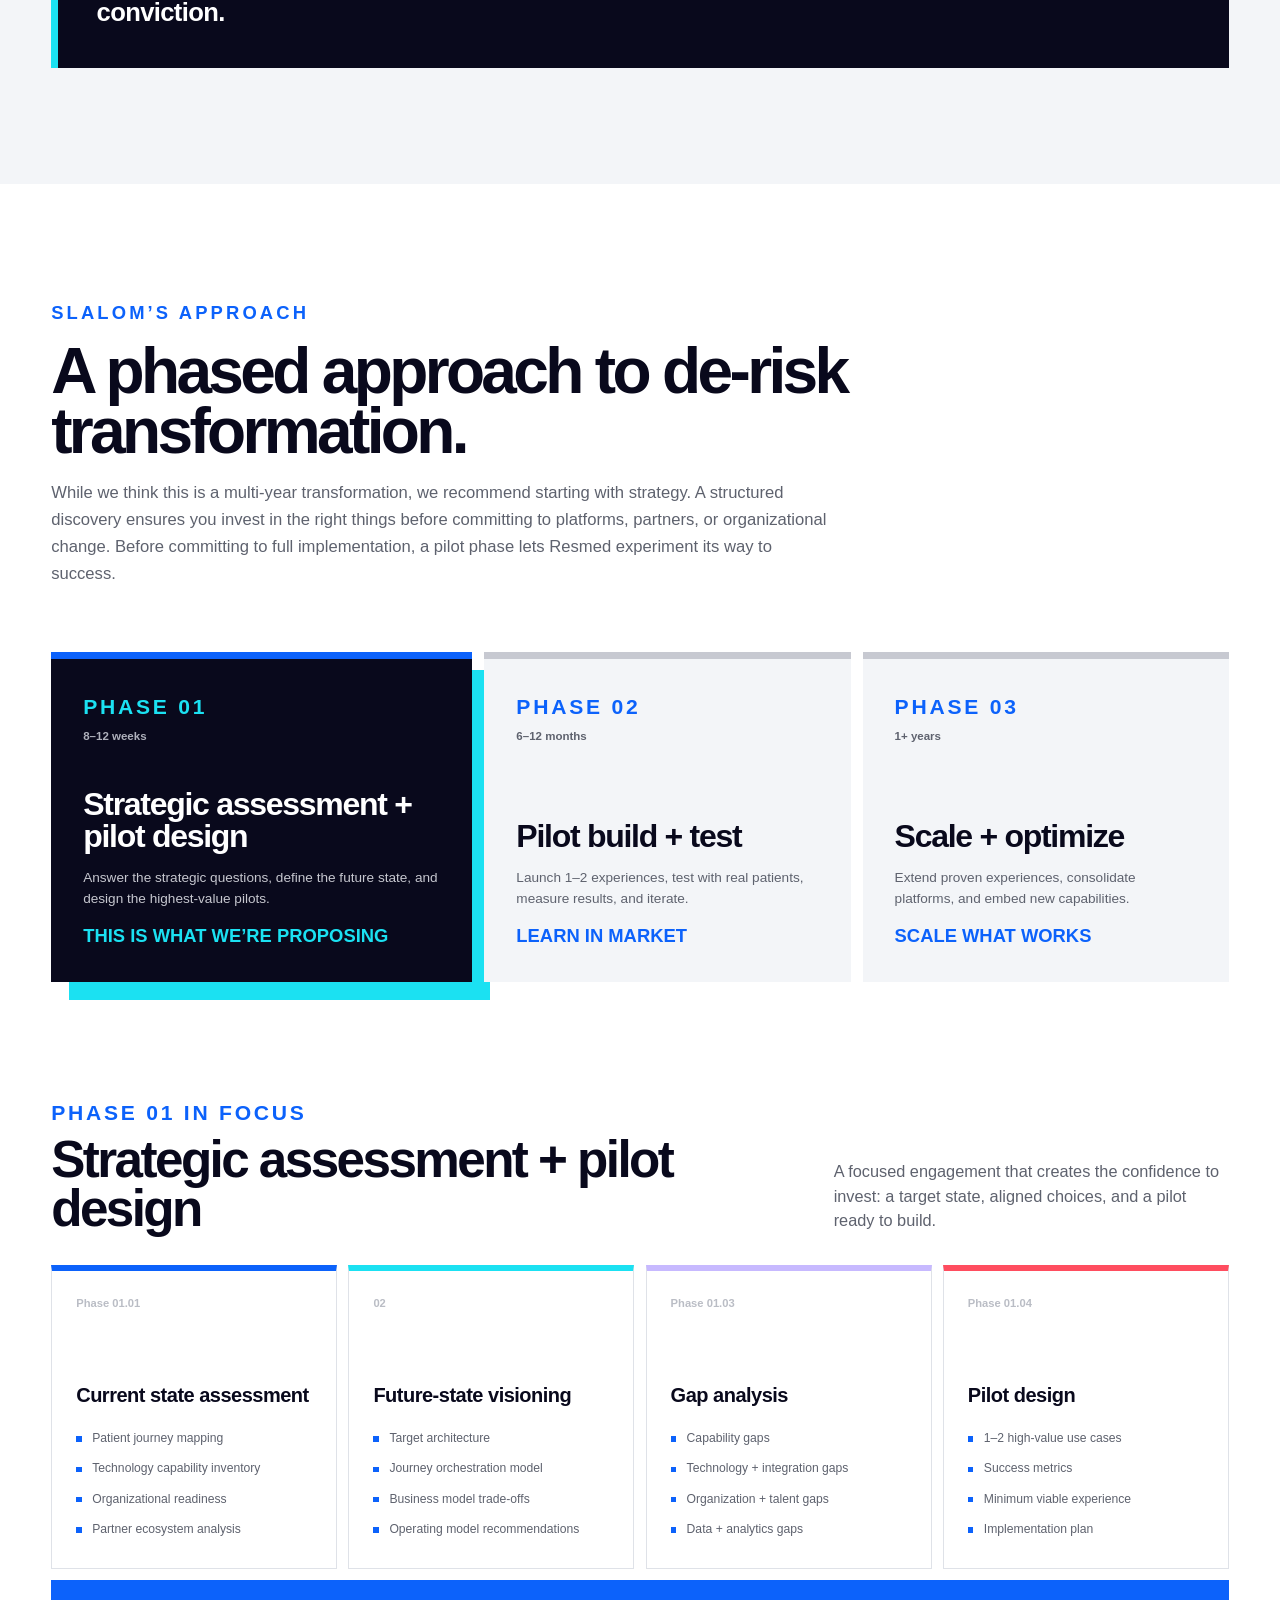
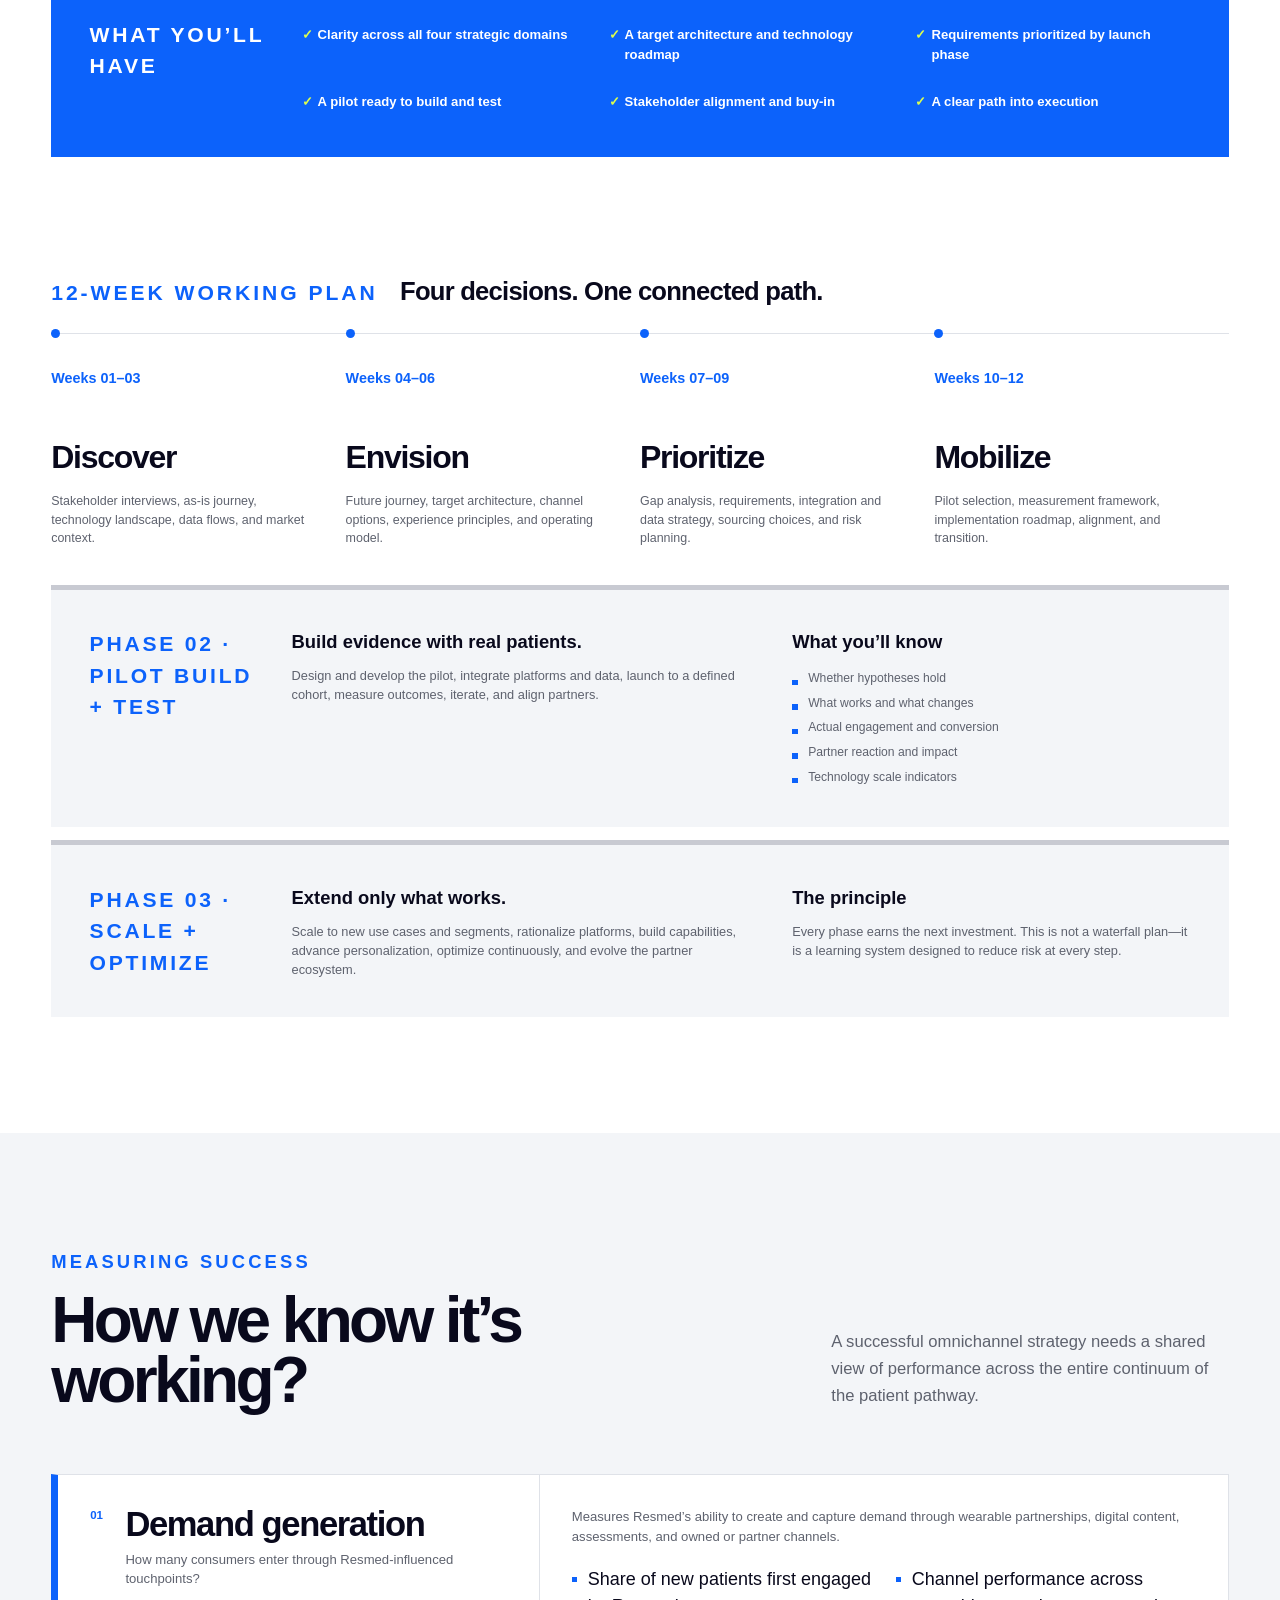
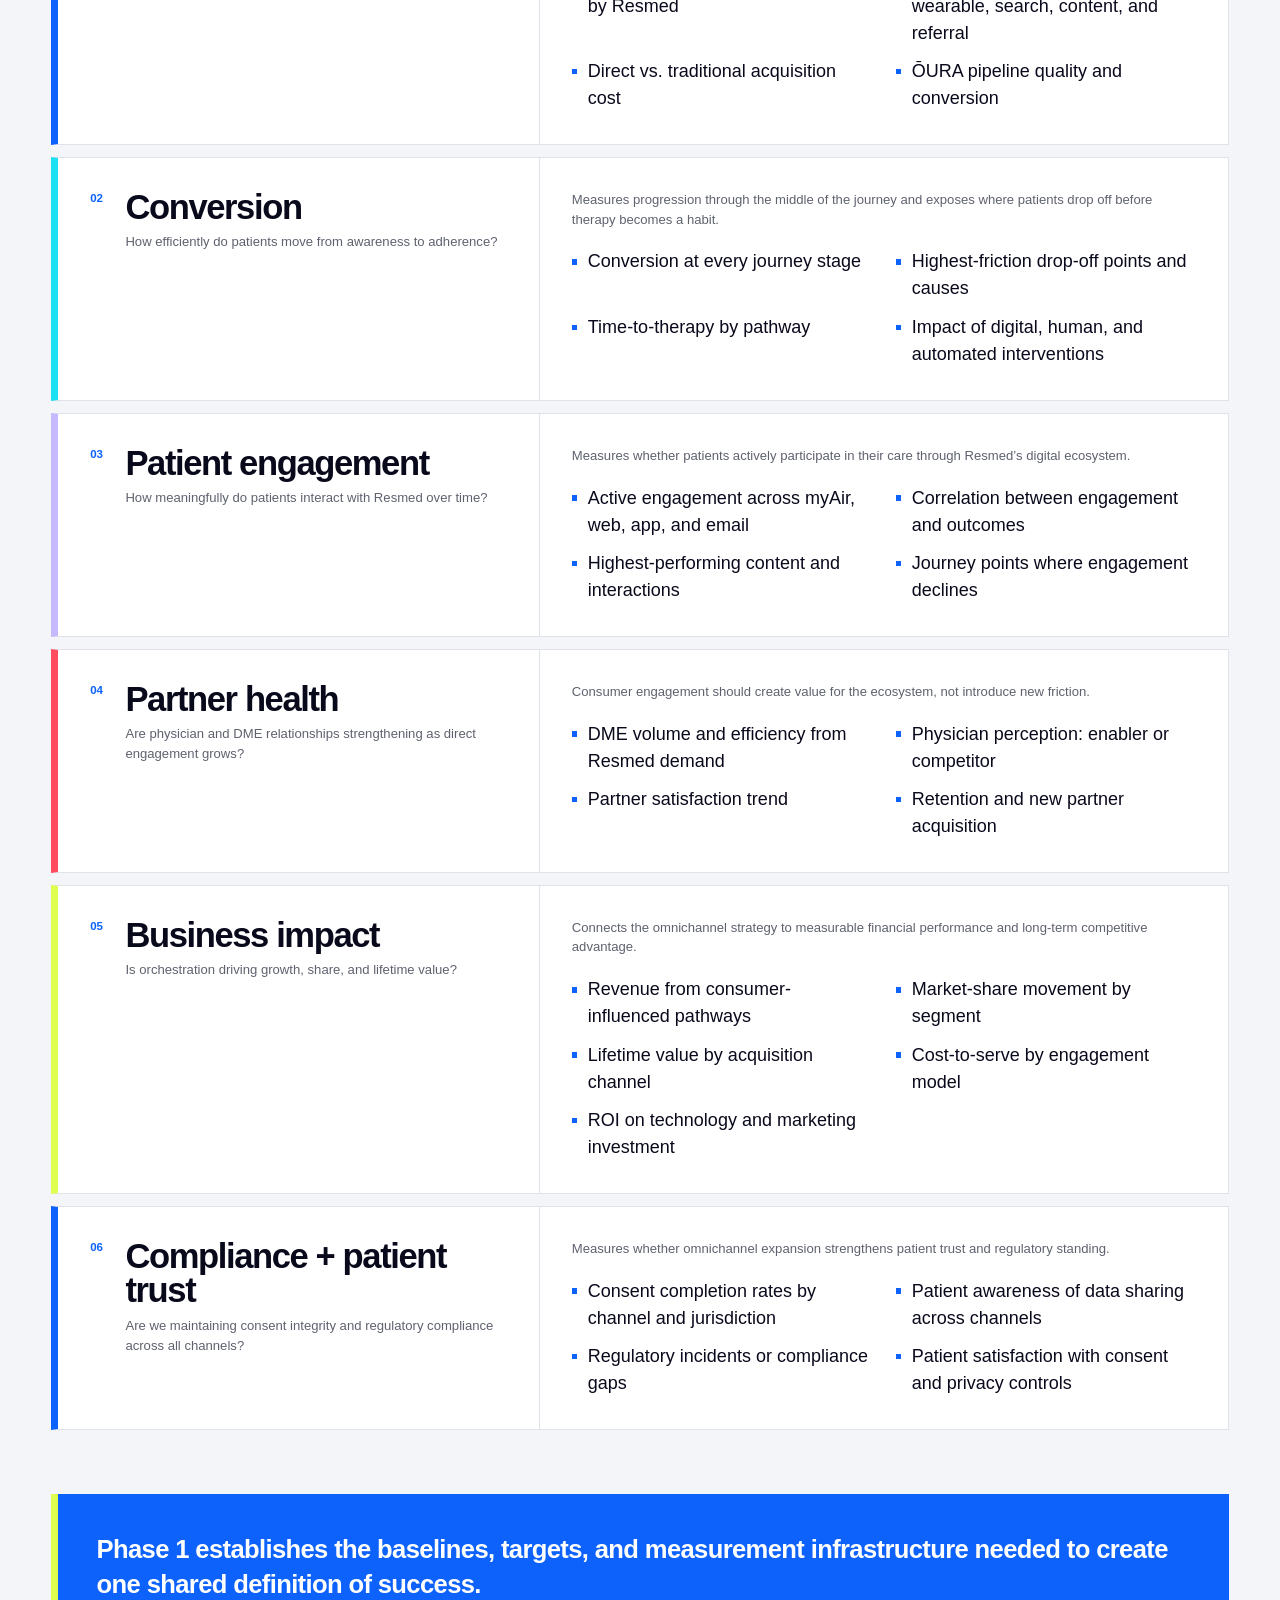
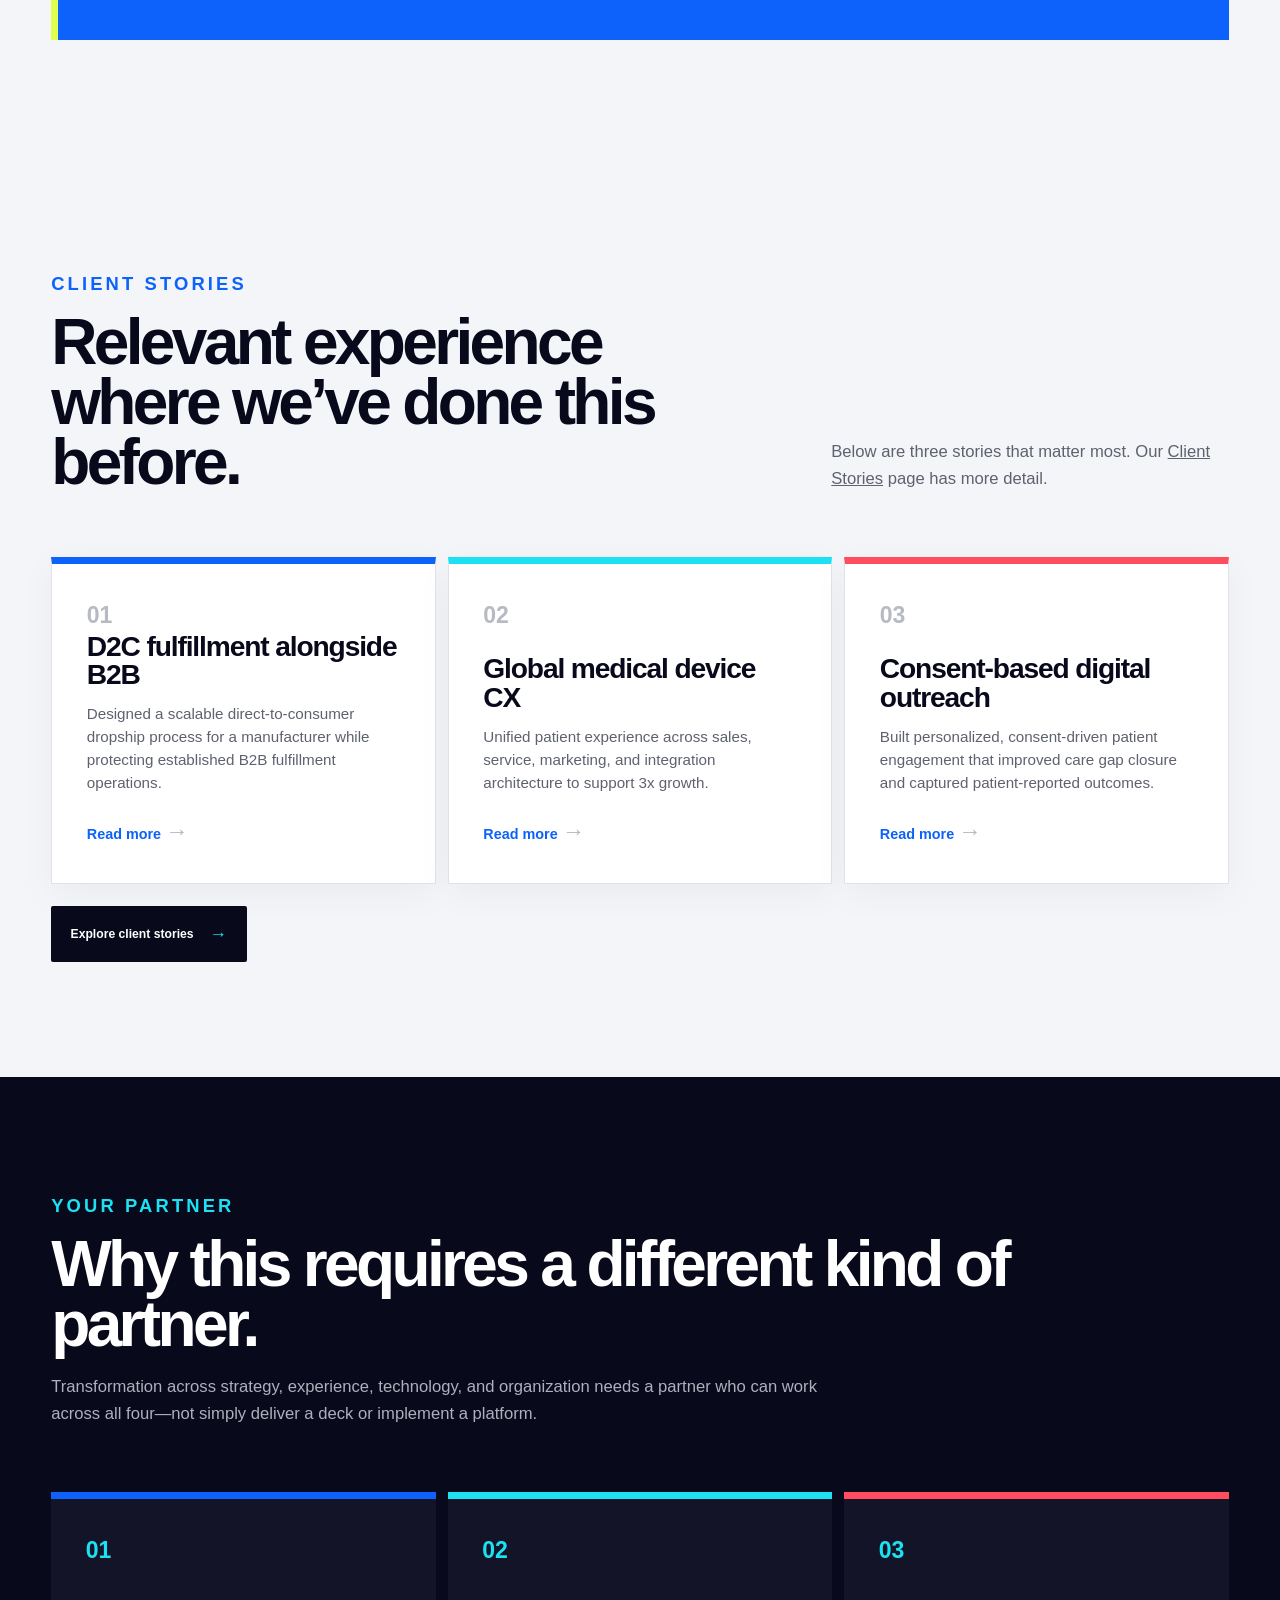
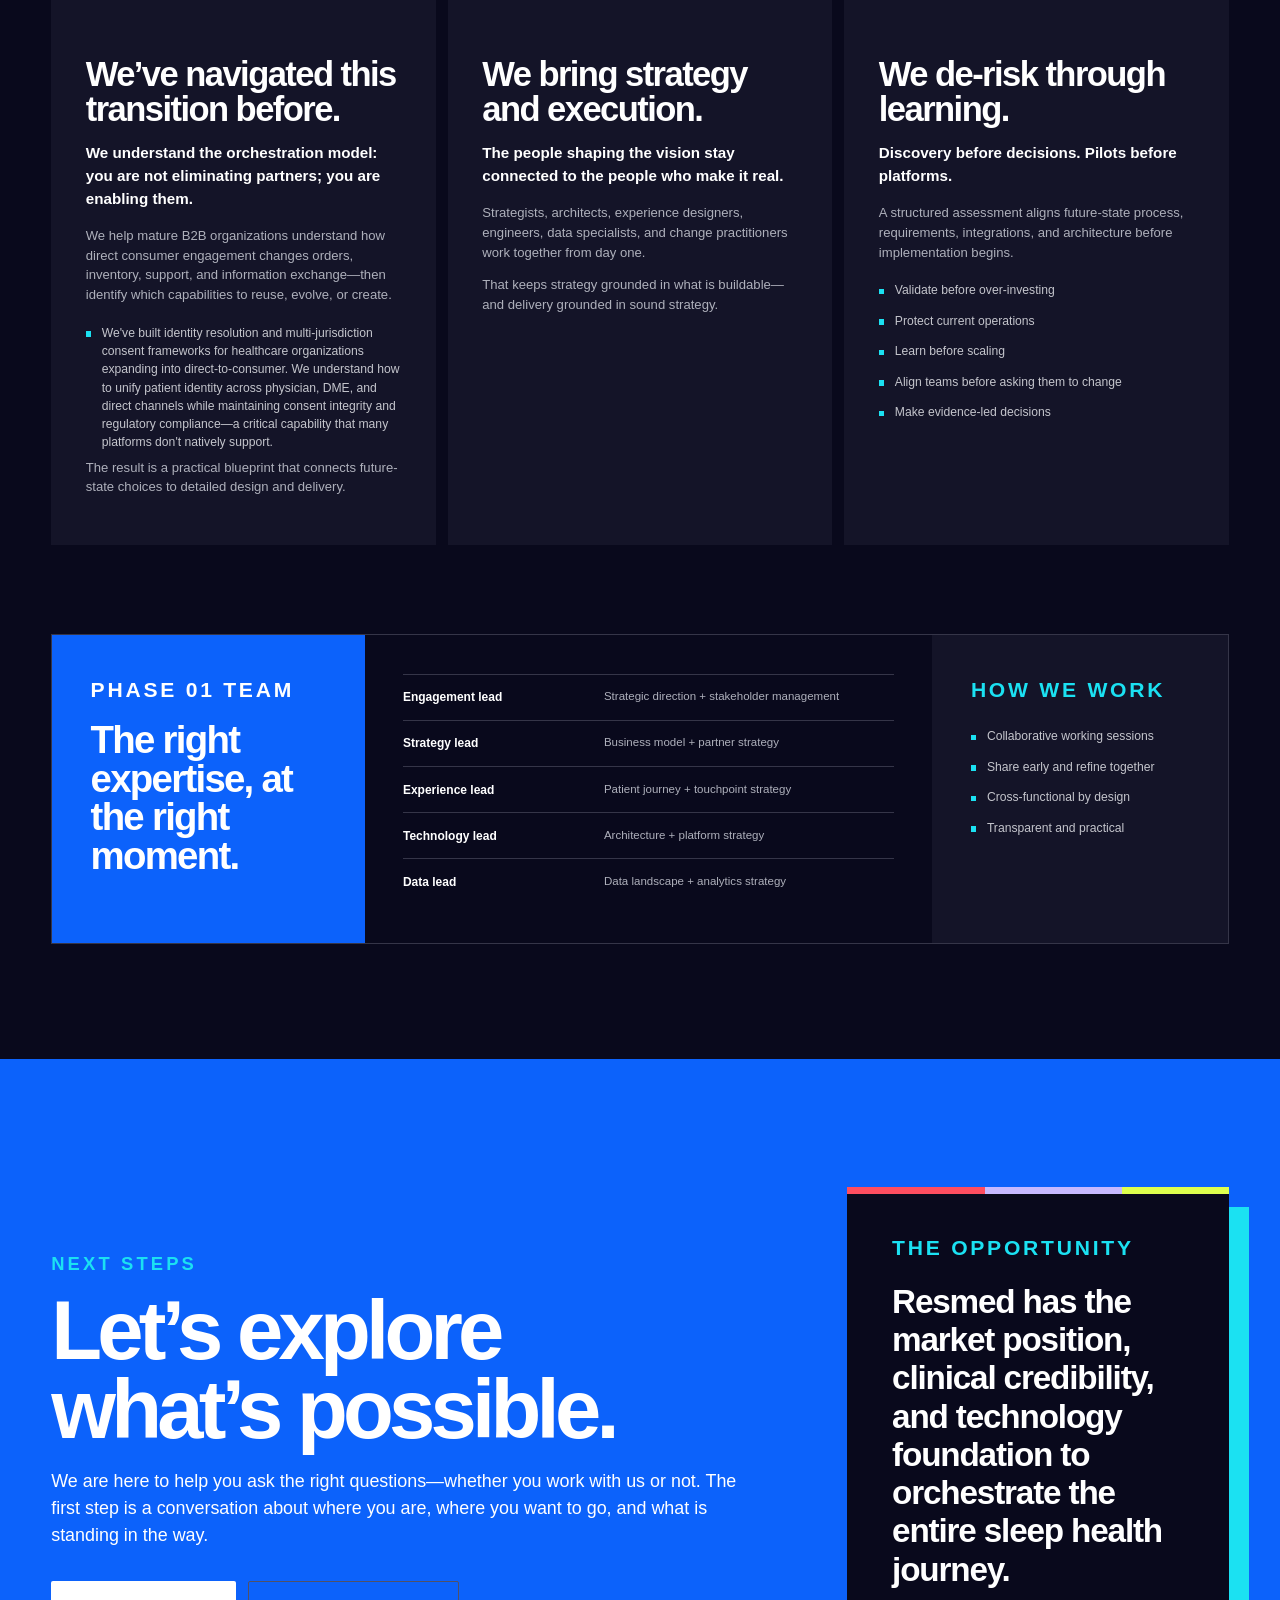
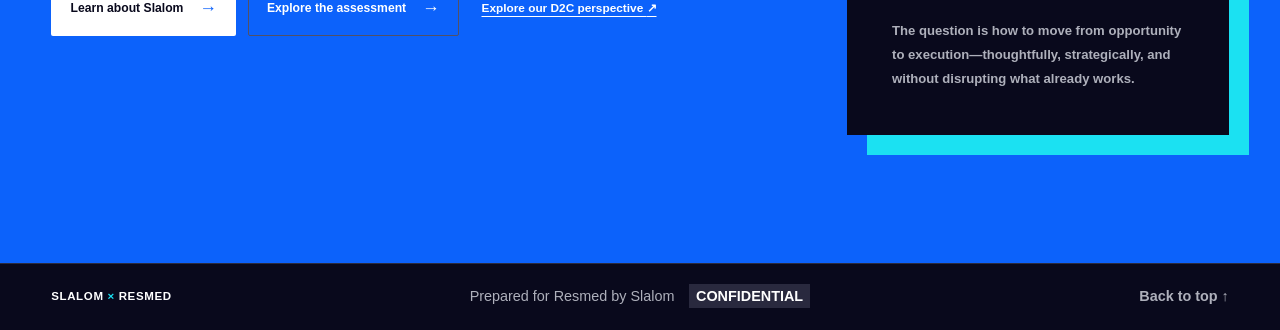
==== commit 75864070: "Changes to story page" ====
--- a/index.html
+++ b/index.html
@@ -430,8 +430,8 @@
       <section class="section success" id="success" data-section>
         <div class="shell">
           <header class="section-heading section-heading-wide reveal">
-            <div><p class="eyebrow">Measuring success</p><h2>How do you know if it’s working?</h2></div>
-            <p>A successful omnichannel strategy needs a shared view of performance across the entire journey—not only at the point of sale.</p>
+            <div><p class="eyebrow">Measuring success</p><h2>How we know it’s working?</h2></div>
+            <p>A successful omnichannel strategy needs a shared view of performance across the entire continuum of the patient pathway.</p>
           </header>
 
           <div class="metric-list">
@@ -445,11 +445,11 @@
             </article>
             <article class="metric reveal">
               <header><span>03</span><div><h3>Patient engagement</h3><p>How meaningfully do patients interact with Resmed over time?</p></div></header>
-              <div><p>Measures whether patients actively participate in their care through Resmed’s digital ecosystem—a leading indicator of adherence.</p><ul><li>Active engagement across myAir, web, app, and email</li><li>Correlation between engagement and outcomes</li><li>Highest-performing content and interactions</li><li>Journey points where engagement declines</li></ul></div>
+              <div><p>Measures whether patients actively participate in their care through Resmed’s digital ecosystem.</p><ul><li>Active engagement across myAir, web, app, and email</li><li>Correlation between engagement and outcomes</li><li>Highest-performing content and interactions</li><li>Journey points where engagement declines</li></ul></div>
             </article>
             <article class="metric reveal">
               <header><span>04</span><div><h3>Partner health</h3><p>Are physician and DME relationships strengthening as direct engagement grows?</p></div></header>
-              <div><p>This is the critical guardrail: consumer engagement should create value for the ecosystem, not introduce new friction.</p><ul><li>DME volume and efficiency from Resmed demand</li><li>Physician perception: enabler or competitor</li><li>Partner satisfaction trend</li><li>Retention and new partner acquisition</li></ul></div>
+              <div><p>Consumer engagement should create value for the ecosystem, not introduce new friction.</p><ul><li>DME volume and efficiency from Resmed demand</li><li>Physician perception: enabler or competitor</li><li>Partner satisfaction trend</li><li>Retention and new partner acquisition</li></ul></div>
             </article>
             <article class="metric reveal">
               <header><span>05</span><div><h3>Business impact</h3><p>Is orchestration driving growth, share, and lifetime value?</p></div></header>
@@ -457,7 +457,7 @@
             </article>
             <article class="metric reveal">
               <header><span>06</span><div><h3>Compliance + patient trust</h3><p>Are we maintaining consent integrity and regulatory compliance across all channels?</p></div></header>
-              <div><p>Measures whether omnichannel expansion strengthens—not weakens—patient trust and regulatory standing.</p><ul><li>Consent completion rates by channel and jurisdiction</li><li>Patient awareness of data sharing across channels</li><li>Regulatory incidents or compliance gaps</li><li>Patient satisfaction with consent and privacy controls</li><li>Audit readiness across systems</li></ul></div>
+              <div><p>Measures whether omnichannel expansion strengthens patient trust and regulatory standing.</p><ul><li>Consent completion rates by channel and jurisdiction</li><li>Patient awareness of data sharing across channels</li><li>Regulatory incidents or compliance gaps</li><li>Patient satisfaction with consent and privacy controls</li></ul></div>
             </article>
           </div>
 
@@ -468,8 +468,8 @@
       <section class="section proof-strip" aria-labelledby="proof-heading">
         <div class="shell">
           <header class="section-heading section-heading-wide reveal">
-            <div><p class="eyebrow">Relevant experience</p><h2 id="proof-heading">Proof where the model gets complicated.</h2></div>
-            <p>Client stories belong one level deeper than this executive narrative. Here, we surface the kinds of experience that matter most; the full story page can carry the detail, references, and outcomes.</p>
+            <div><p class="eyebrow">Client Stories</p><h2 id="proof-heading">Relevant experience where we’ve done this before.</h2></div>
+            <p>Below are three stories that matter most. Our <a href="client-stories.html">Client Stories</a> page has more detail.</p>
           </header>
 
           <div class="proof-grid reveal">
@@ -477,16 +477,19 @@
               <span>01</span>
               <h3>D2C fulfillment alongside B2B</h3>
               <p>Designed a scalable direct-to-consumer dropship process for a manufacturer while protecting established B2B fulfillment operations.</p>
+              <a class="proof-card-link" href="client-stories.html#d2c-fulfillment">Read more <span aria-hidden="true">→</span></a>
             </article>
             <article class="proof-card">
               <span>02</span>
               <h3>Global medical device CX</h3>
               <p>Unified patient experience across sales, service, marketing, and integration architecture to support 3x growth.</p>
+              <a class="proof-card-link" href="client-stories.html#medical-device-cx">Read more <span aria-hidden="true">→</span></a>
             </article>
             <article class="proof-card">
               <span>03</span>
               <h3>Consent-based digital outreach</h3>
               <p>Built personalized, consent-driven patient engagement that improved care gap closure and captured patient-reported outcomes.</p>
+              <a class="proof-card-link" href="client-stories.html#consent-digital-outreach">Read more <span aria-hidden="true">→</span></a>
             </article>
           </div>
 
--- a/styles.css
+++ b/styles.css
@@ -1248,6 +1248,19 @@
   line-height: 1.5;
 }
 
+.proof-card-link {
+  margin-top: 1.2rem;
+  color: var(--blue);
+  font-size: 0.9rem;
+  font-weight: 850;
+  text-decoration: none;
+}
+
+.proof-card-link:hover {
+  text-decoration: underline;
+  text-underline-offset: 4px;
+}
+
 .proof-link {
   margin-top: 1.4rem;
 }
@@ -1284,71 +1297,10 @@
   line-height: 1.6;
 }
 
-.story-index {
-  background: var(--paper);
-}
-
-.story-card-grid {
-  display: grid;
-  grid-template-columns: repeat(3, 1fr);
-  gap: 0.75rem;
-}
-
-.story-card {
-  min-height: 420px;
-  display: flex;
-  flex-direction: column;
-  padding: clamp(1.7rem, 2.7vw, 2.8rem);
-  background: var(--paper);
-  border: 1px solid var(--line);
-  border-top: 7px solid var(--blue);
-  box-shadow: 0 10px 35px rgba(9, 9, 28, 0.045);
-}
-
-.story-card:nth-child(2) { border-top-color: var(--cyan); }
-.story-card:nth-child(3) { border-top-color: var(--coral); }
-
-.story-card > span {
-  margin-bottom: auto;
-  color: #b7bac3;
-  font-size: 1.44rem;
-  font-weight: 900;
-}
-
-.story-card h3 {
-  margin-bottom: 1rem;
-  font-size: clamp(1.65rem, 2.3vw, 2.6rem);
-  line-height: 1;
-  letter-spacing: -0.04em;
-}
-
-.story-card p {
-  color: var(--muted);
-  font-size: 0.95rem;
-}
-
-.story-card ul,
 .story-detail-list {
   list-style: none;
   margin: 0;
   padding: 0;
-}
-
-.story-card li {
-  position: relative;
-  padding: 0.35rem 0 0.35rem 1rem;
-  color: var(--muted);
-  font-size: 0.9rem;
-}
-
-.story-card li::before {
-  content: "";
-  position: absolute;
-  top: 0.88rem;
-  left: 0;
-  width: 0.34rem;
-  height: 0.34rem;
-  background: var(--blue);
 }
 
 .story-template {
@@ -1399,6 +1351,14 @@
   color: var(--muted);
   font-size: 1rem;
   line-height: 1.55;
+}
+
+.story-detail .story-headline {
+  color: var(--ink);
+  font-size: clamp(1.25rem, 1.8vw, 1.65rem);
+  font-weight: 850;
+  line-height: 1.18;
+  letter-spacing: -0.025em;
 }
 
 .story-detail p:last-child {
@@ -1704,11 +1664,9 @@
   .market-note { grid-column: 1; margin-top: 0; }
   .force-grid,
   .proof-grid,
-  .story-card-grid,
   .difference-grid { grid-template-columns: 1fr; }
   .force-card,
   .proof-card,
-  .story-card,
   .difference { min-height: auto; }
   .story-detail { grid-template-columns: 1fr; }
   .story-detail header { border-right: 0; border-bottom: 1px solid var(--line); }
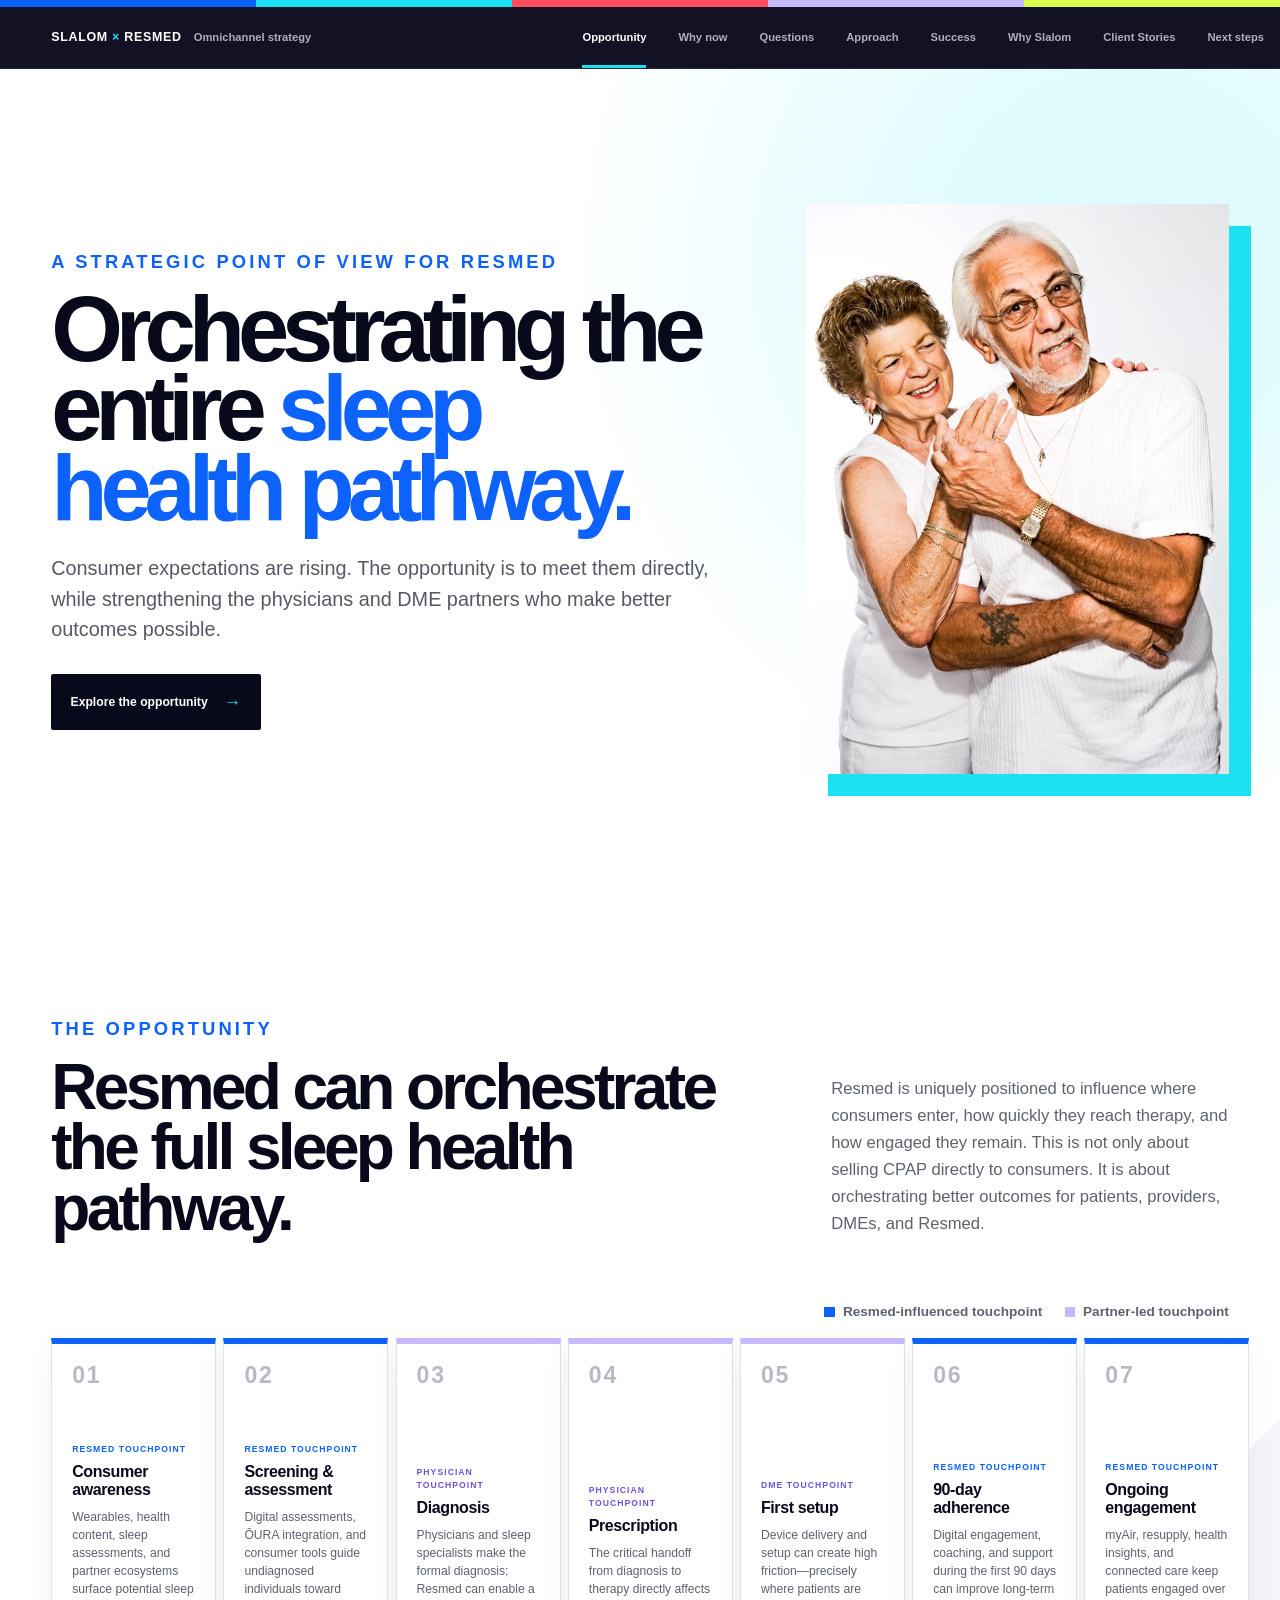
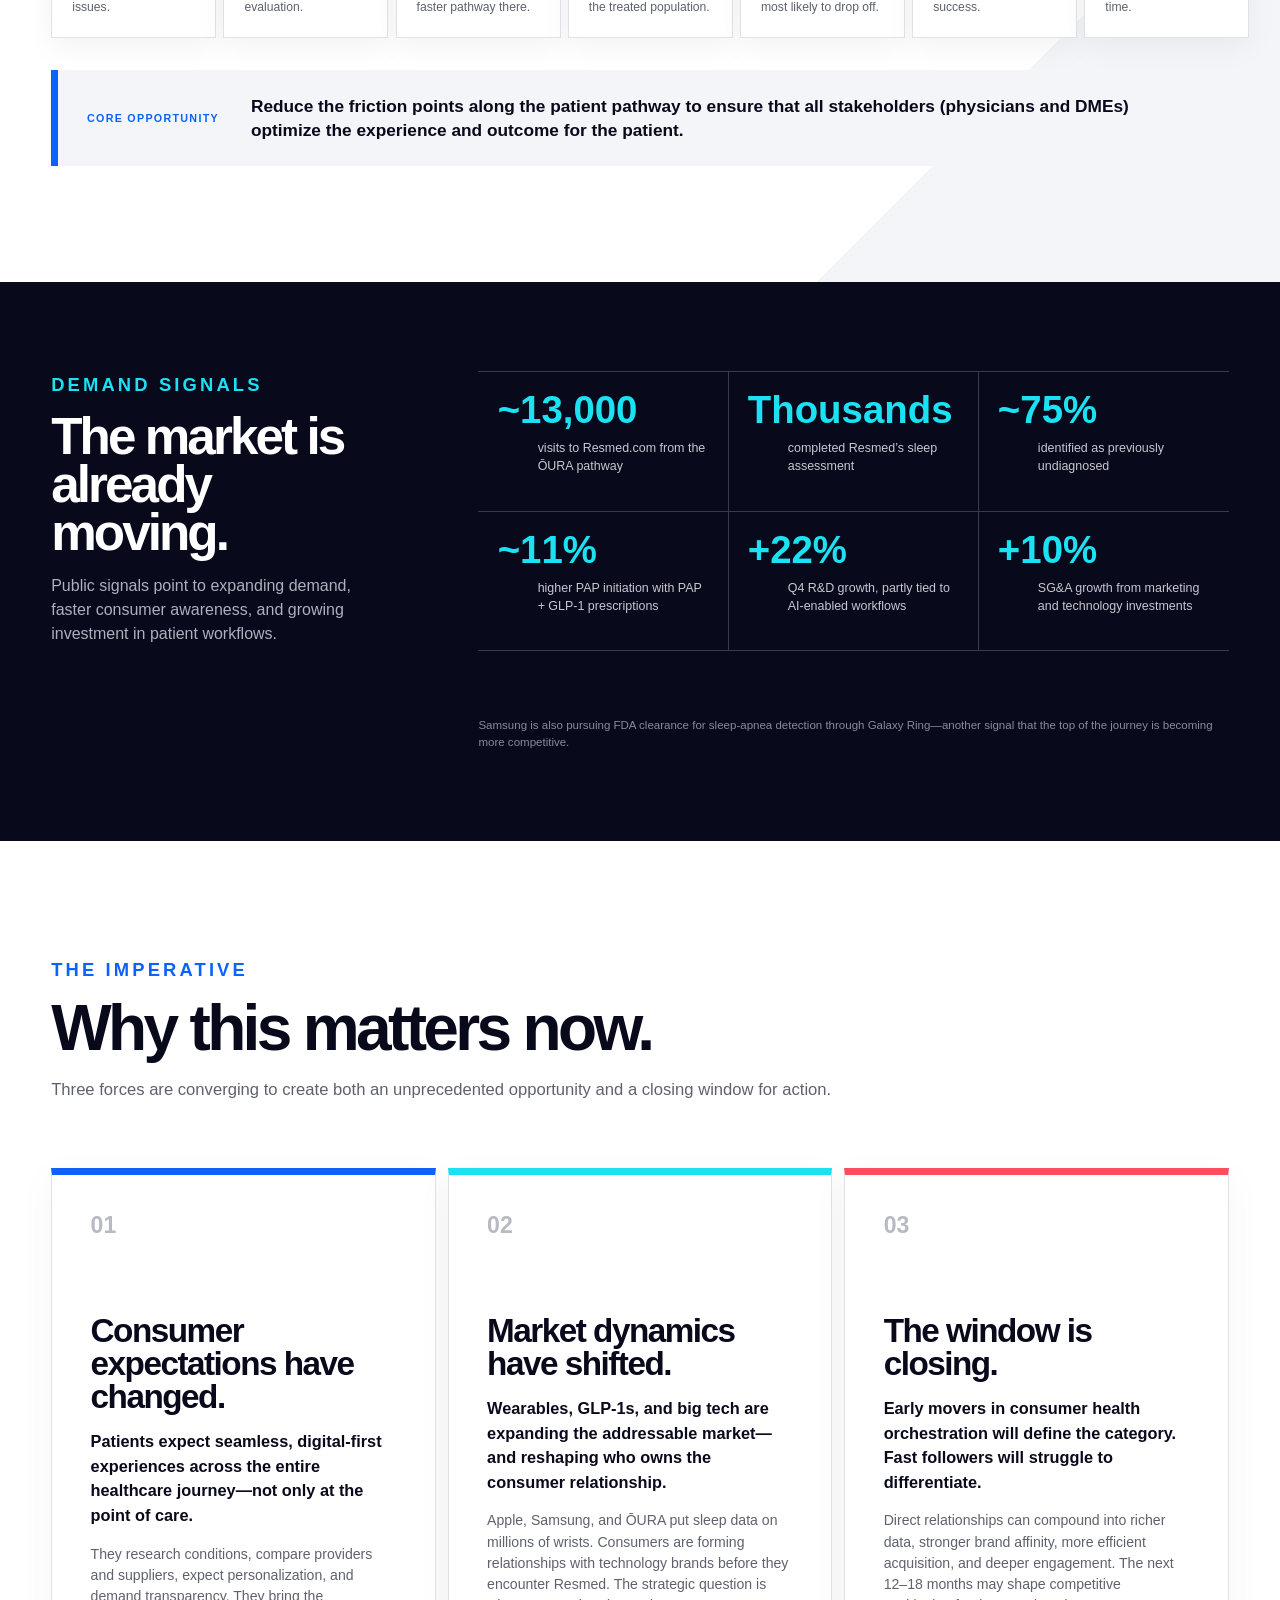
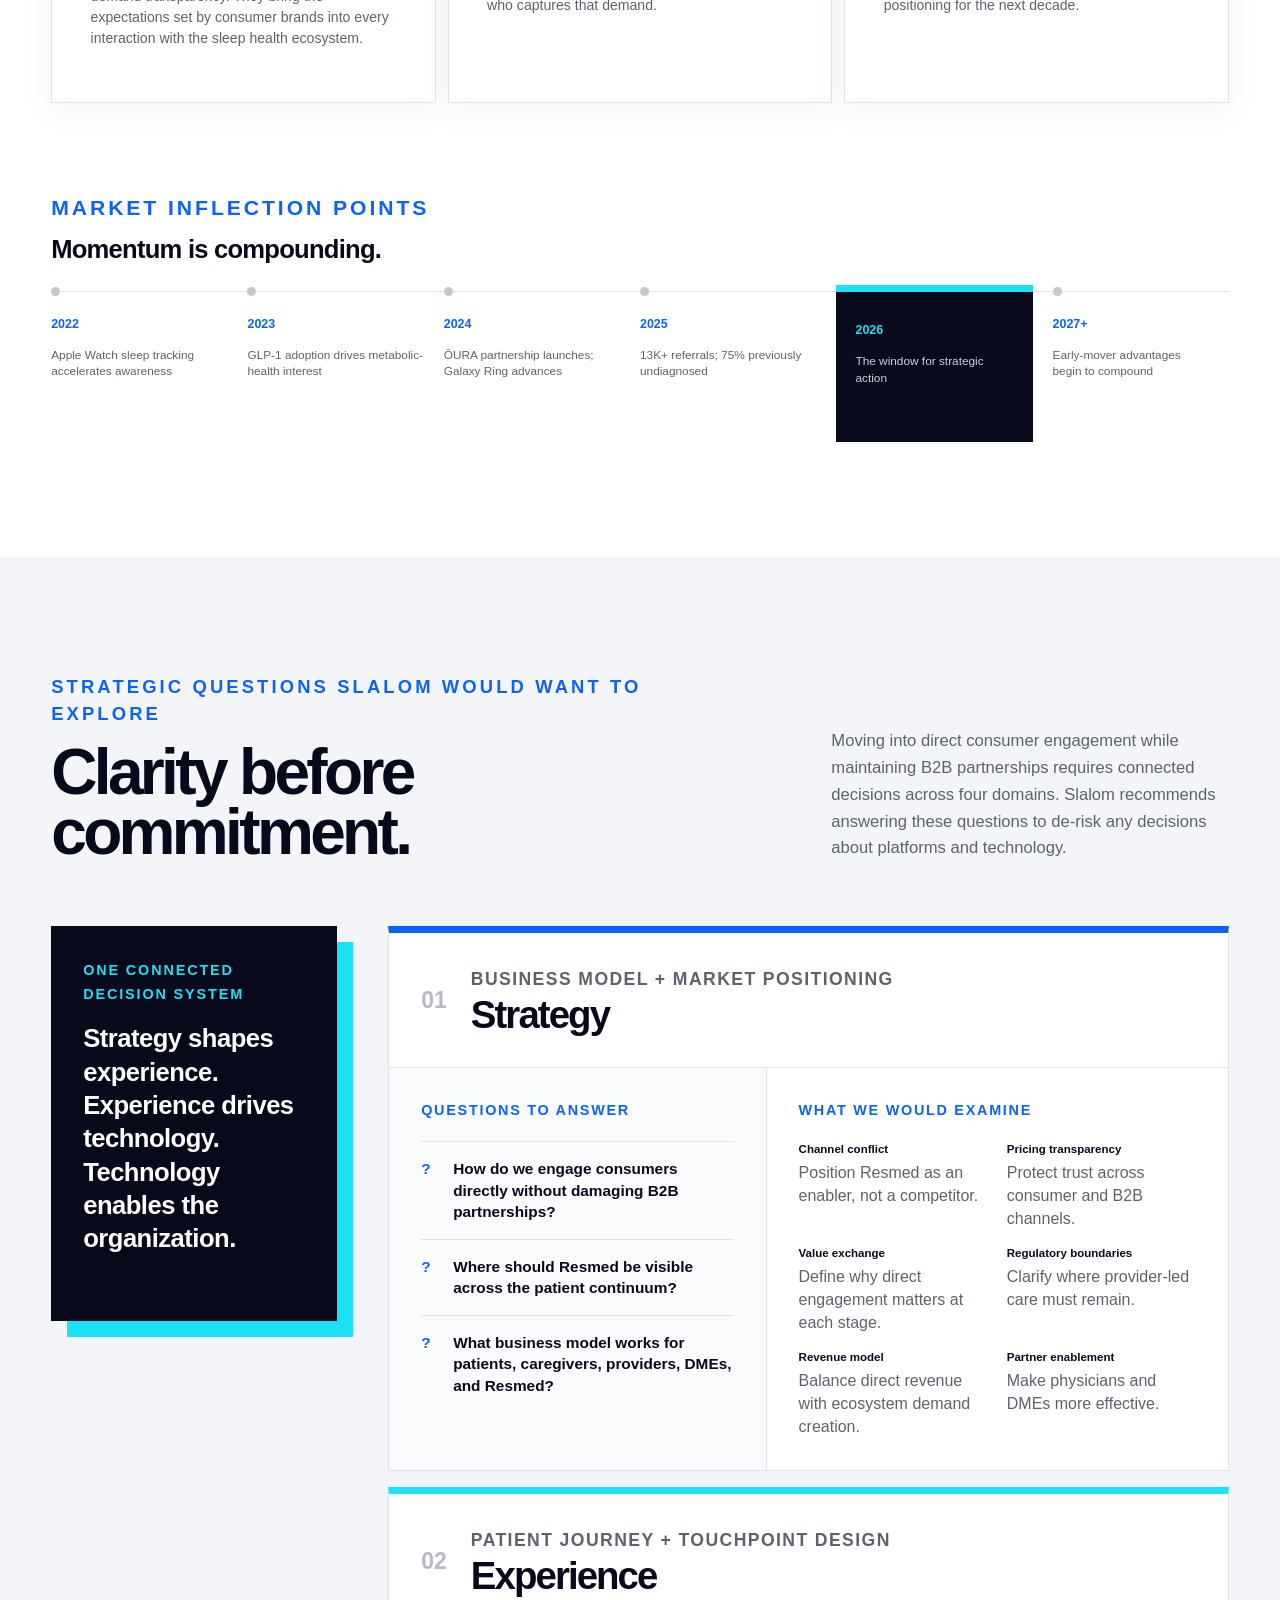
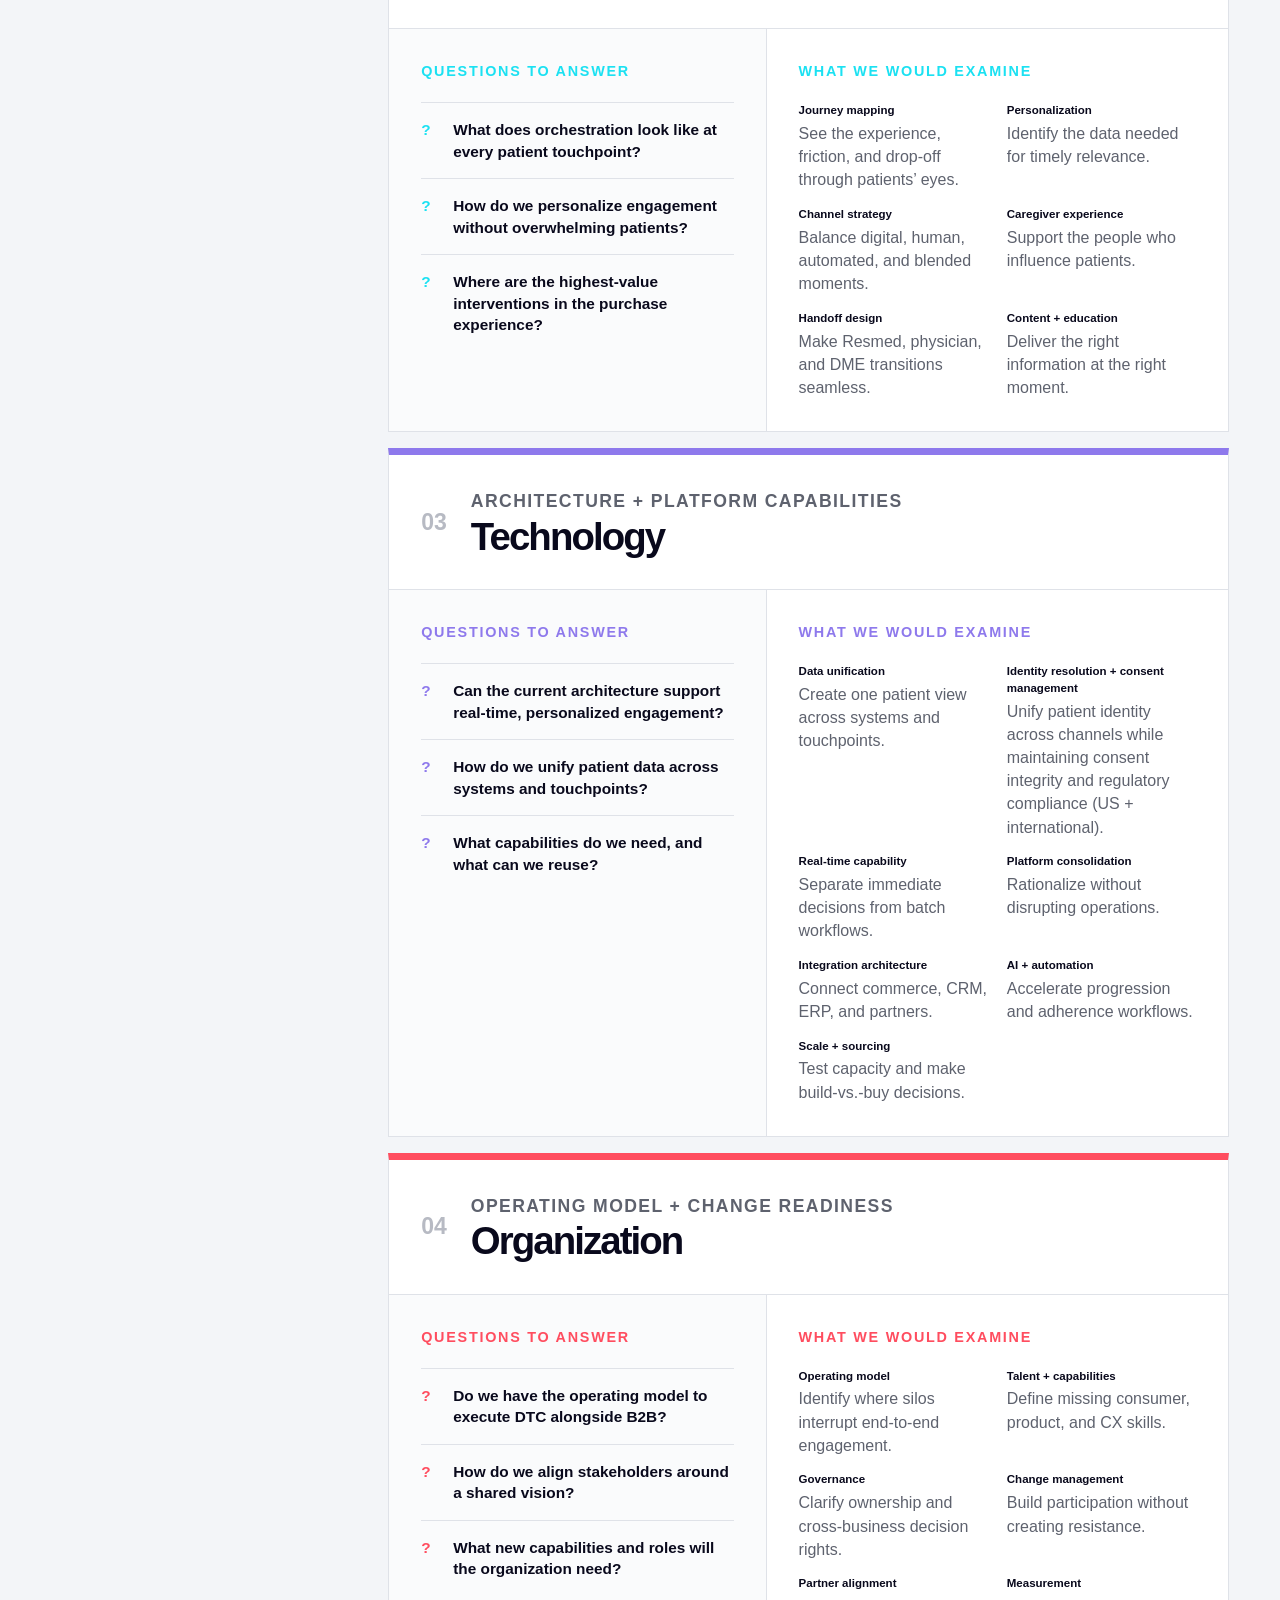
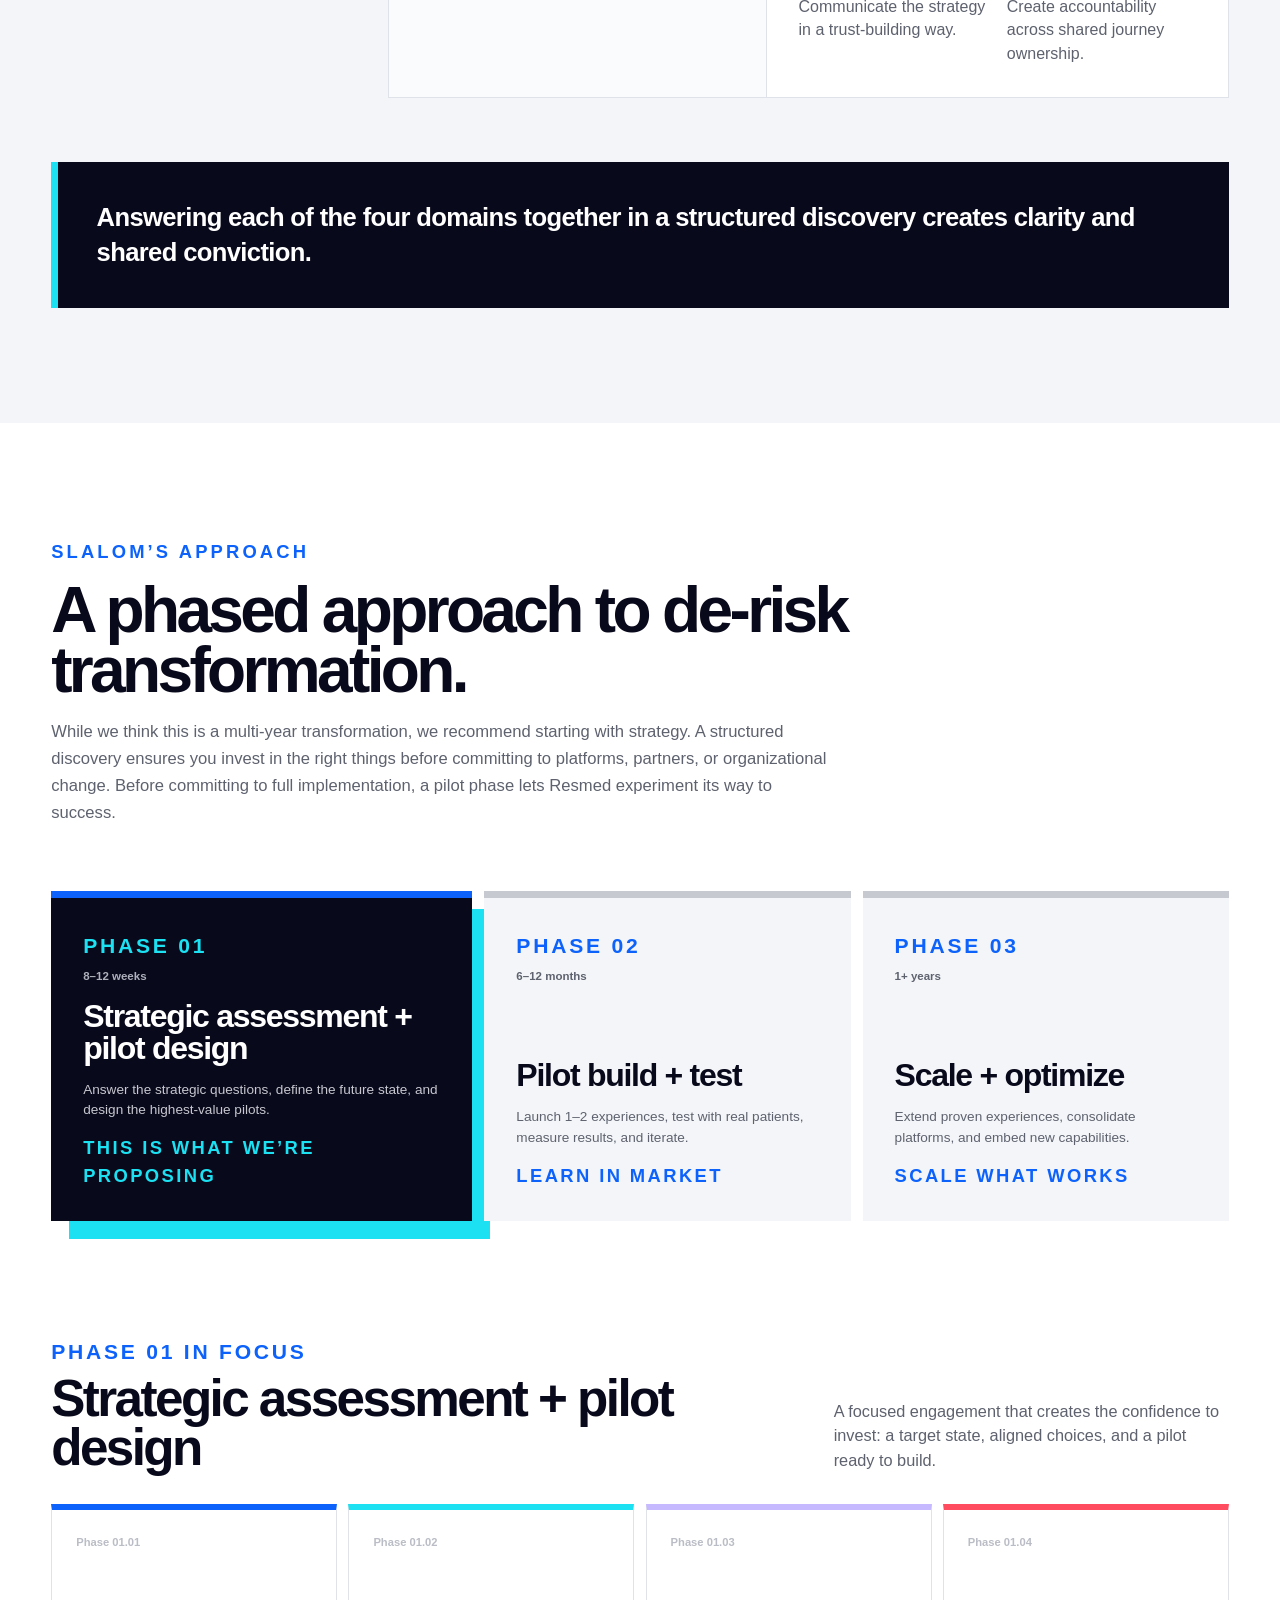
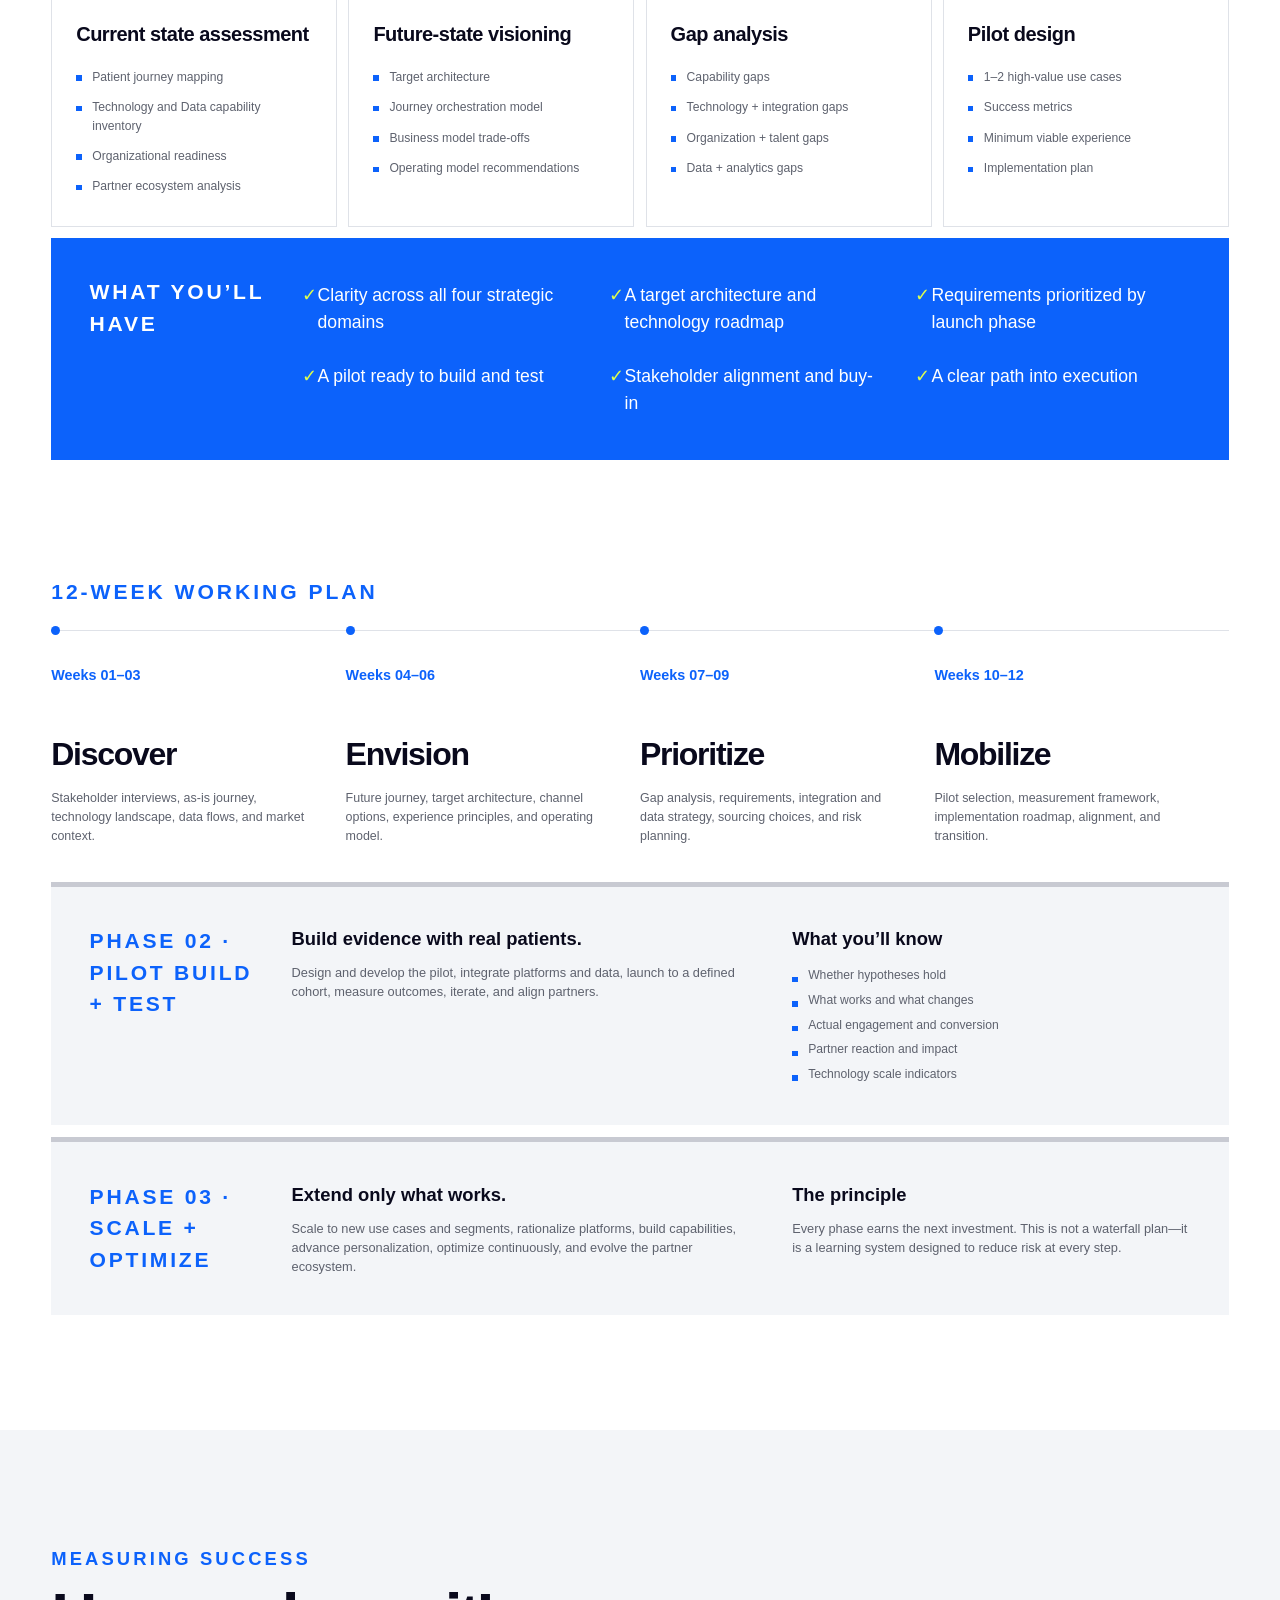
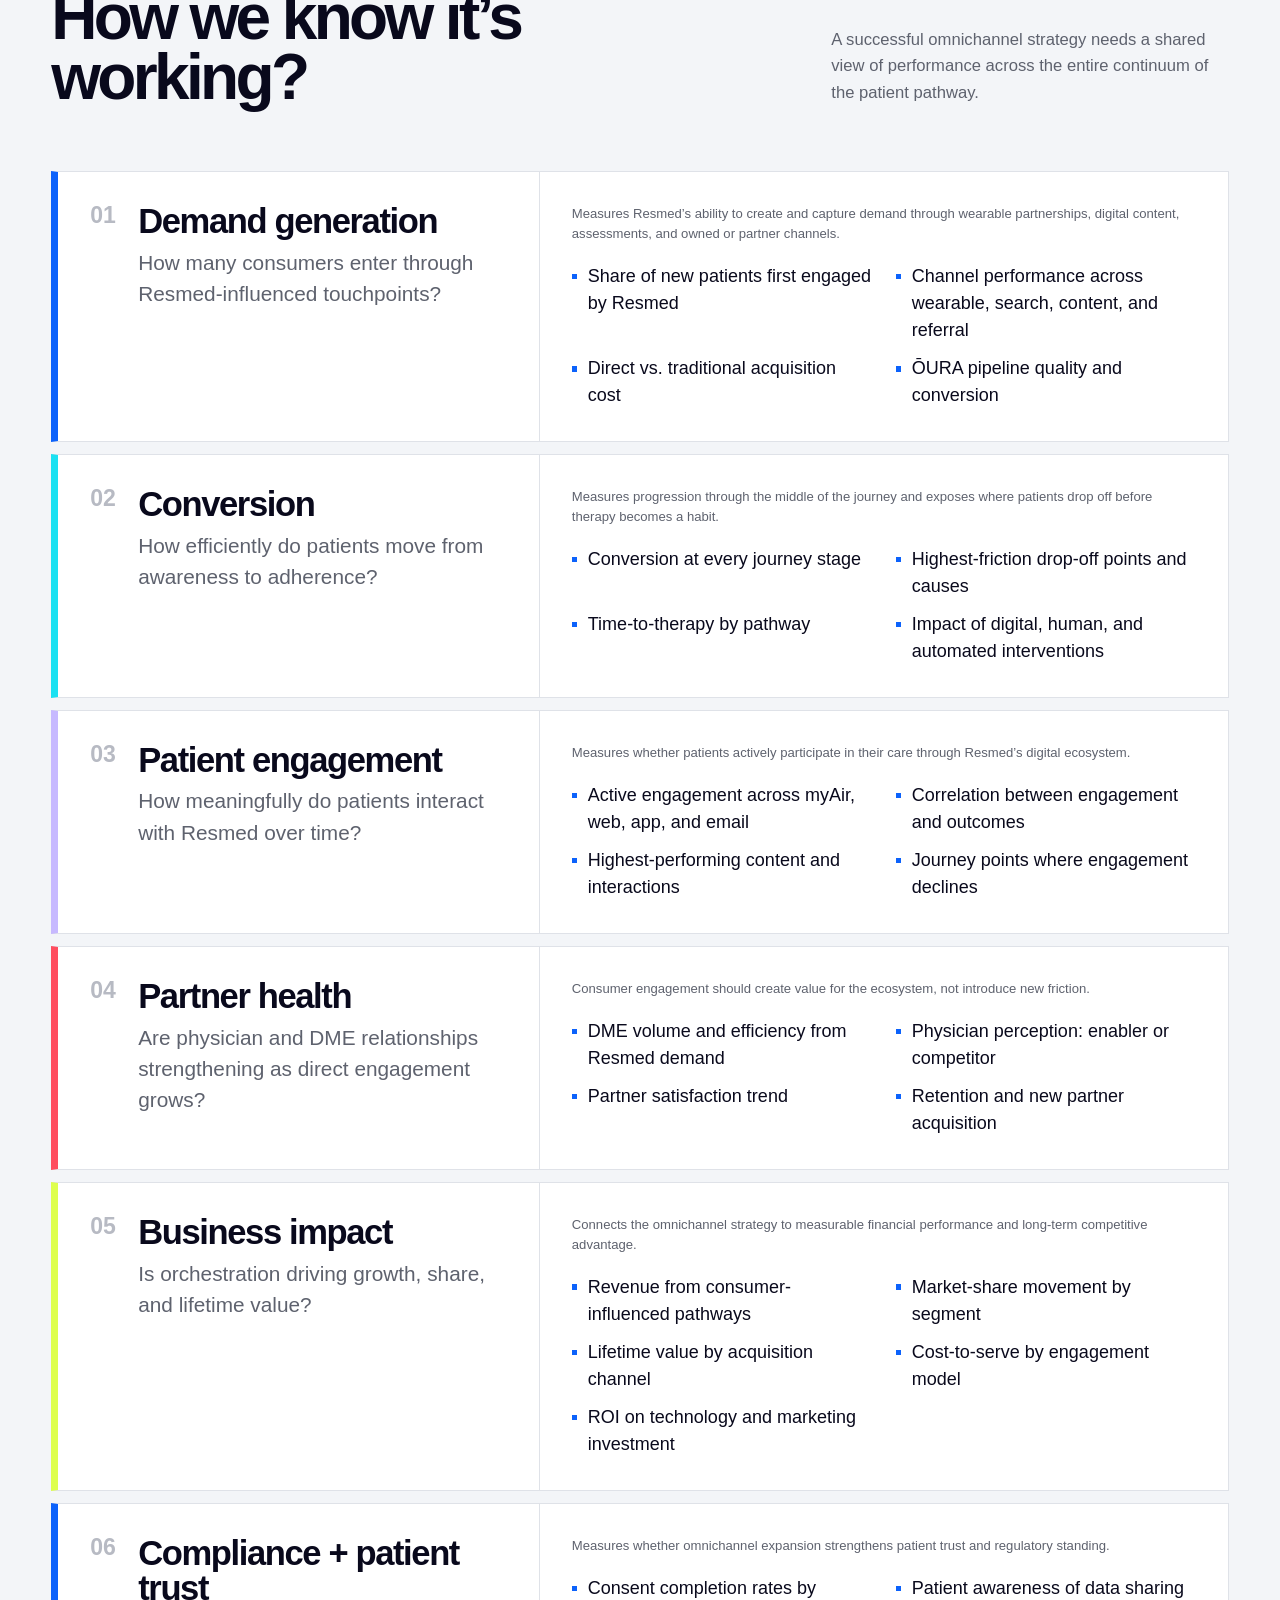
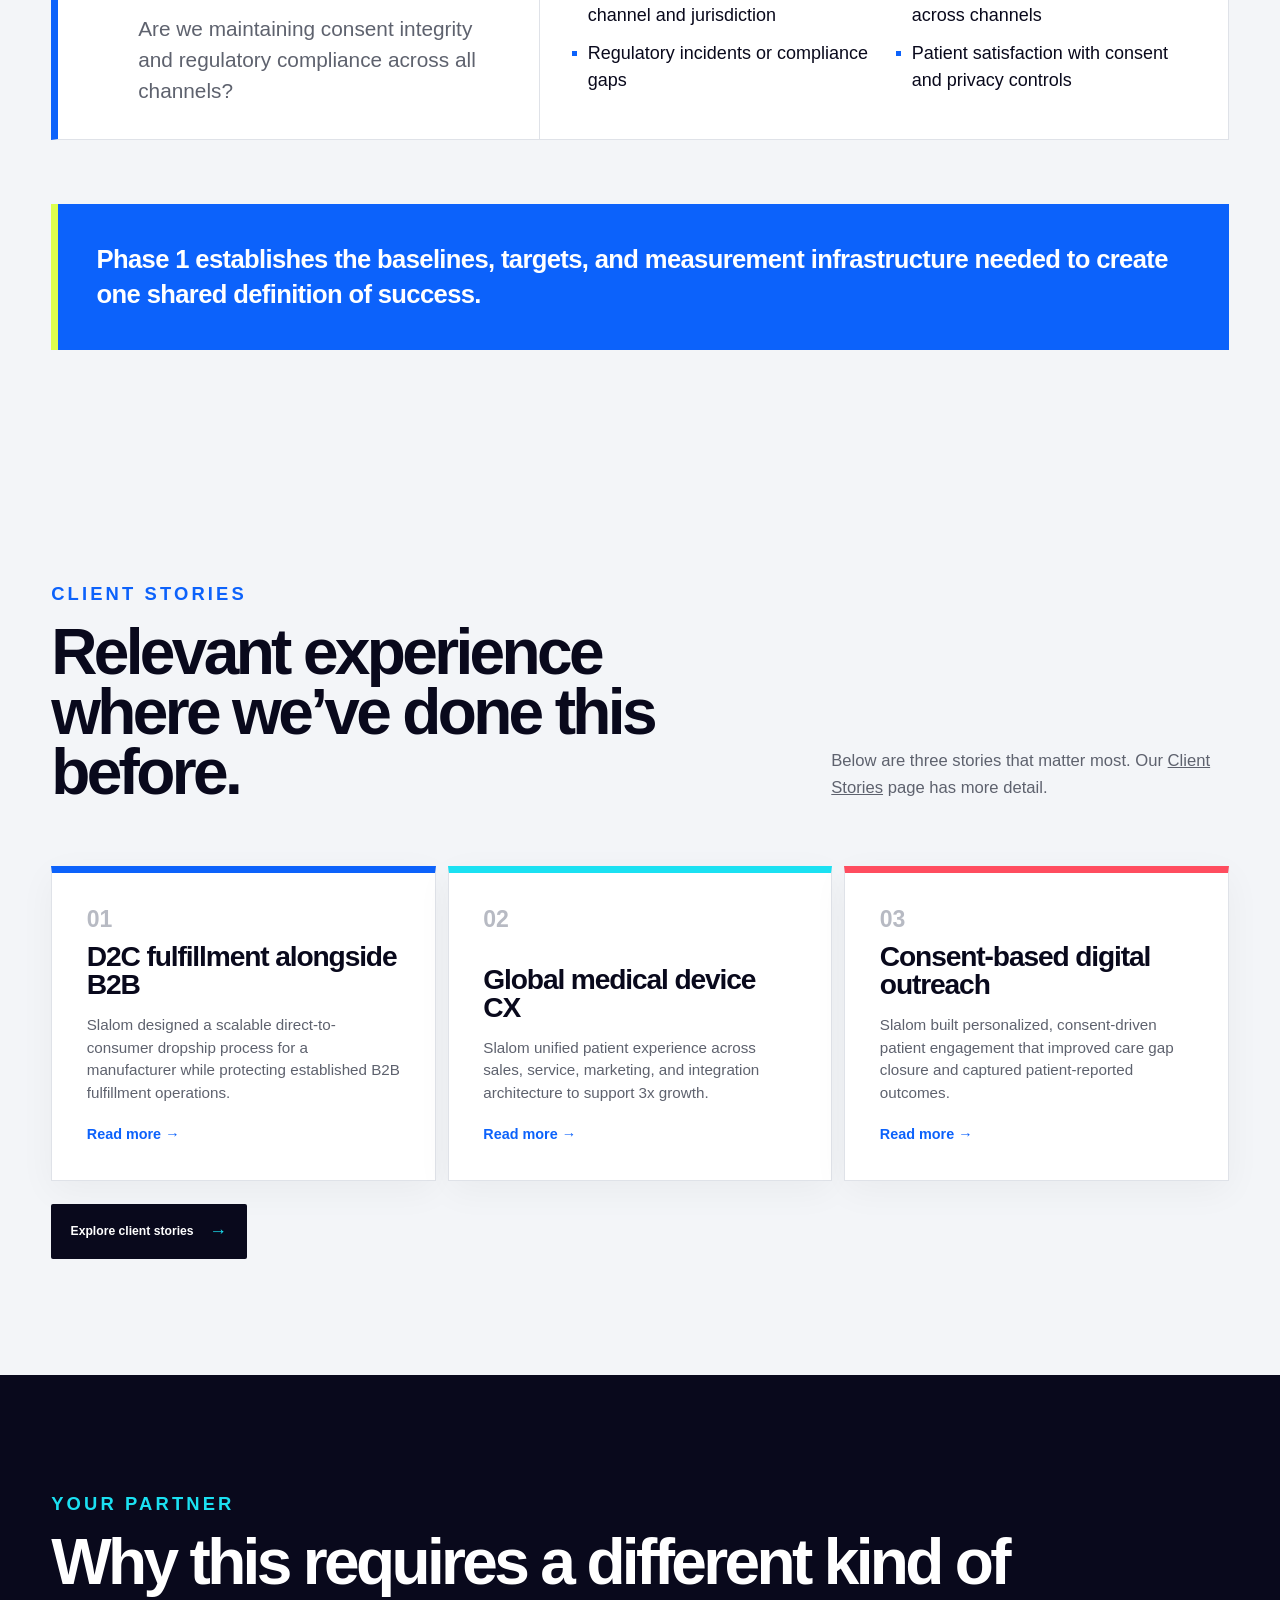
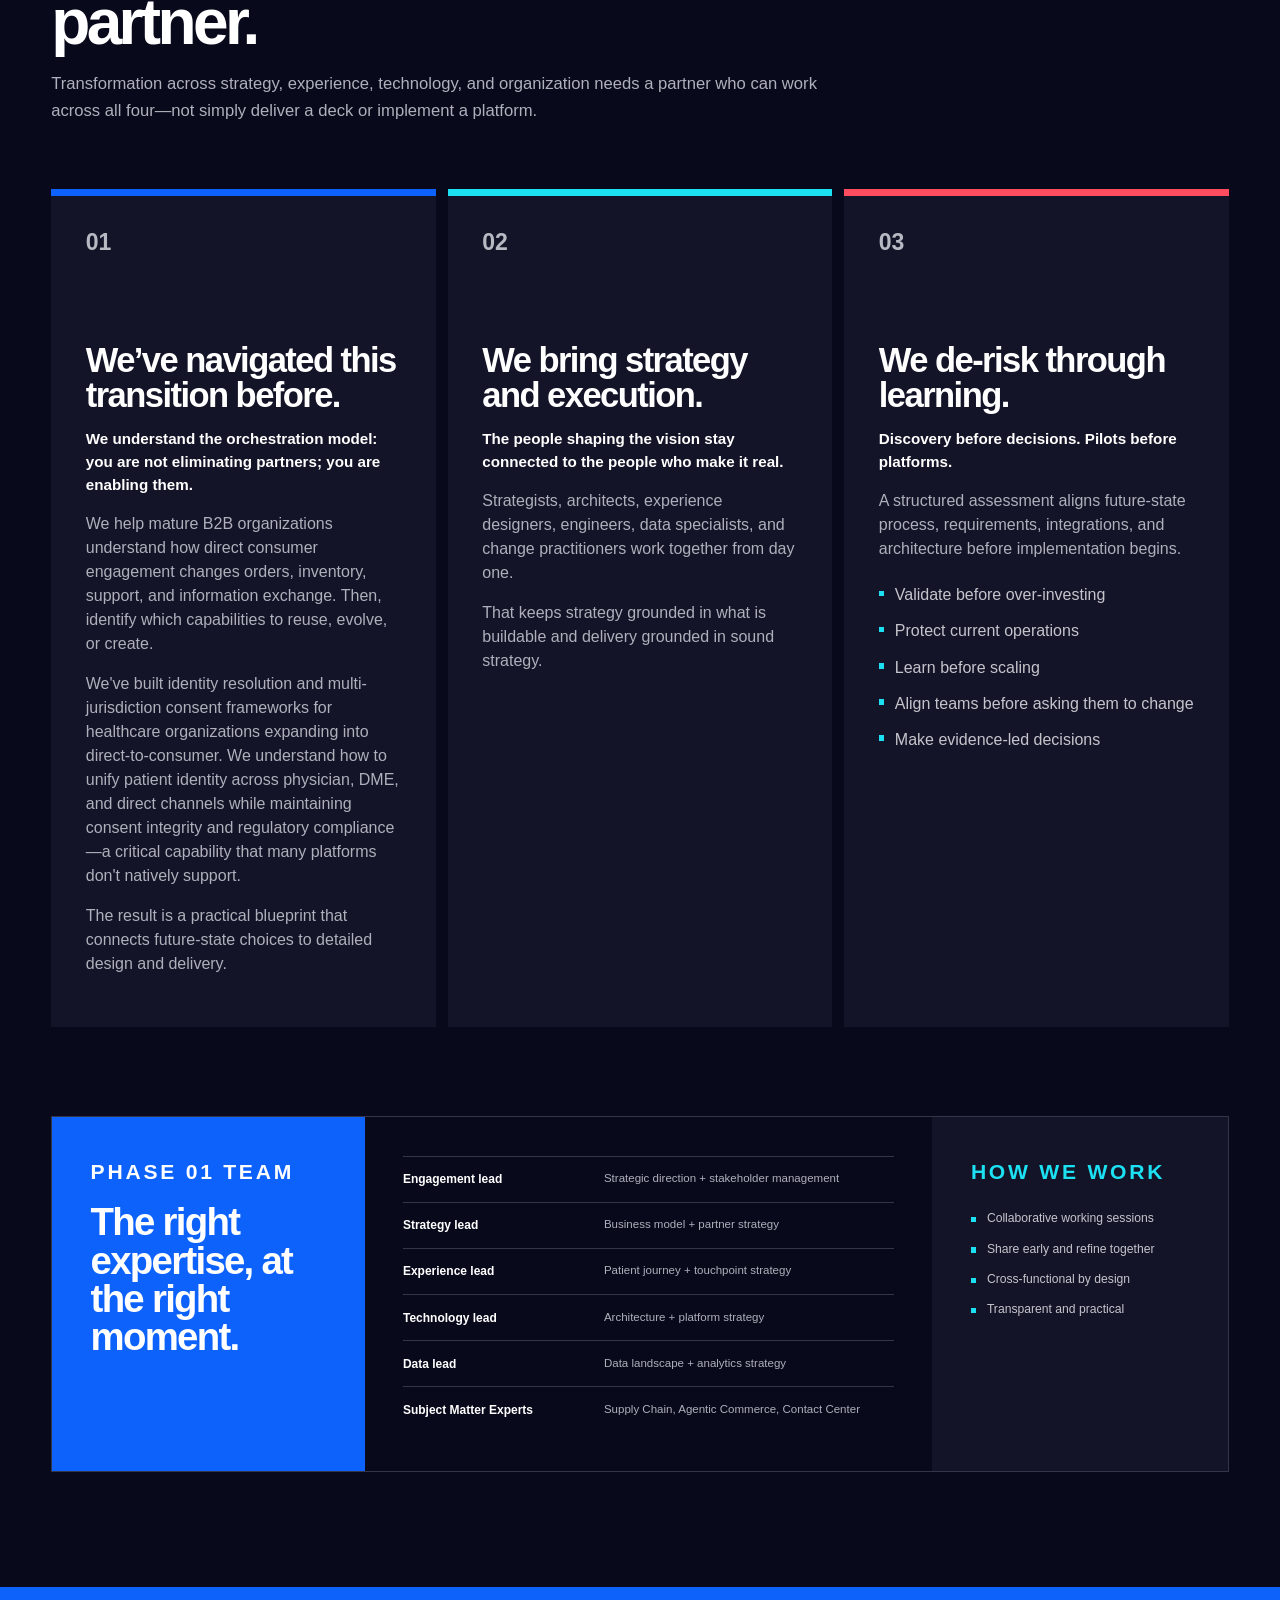
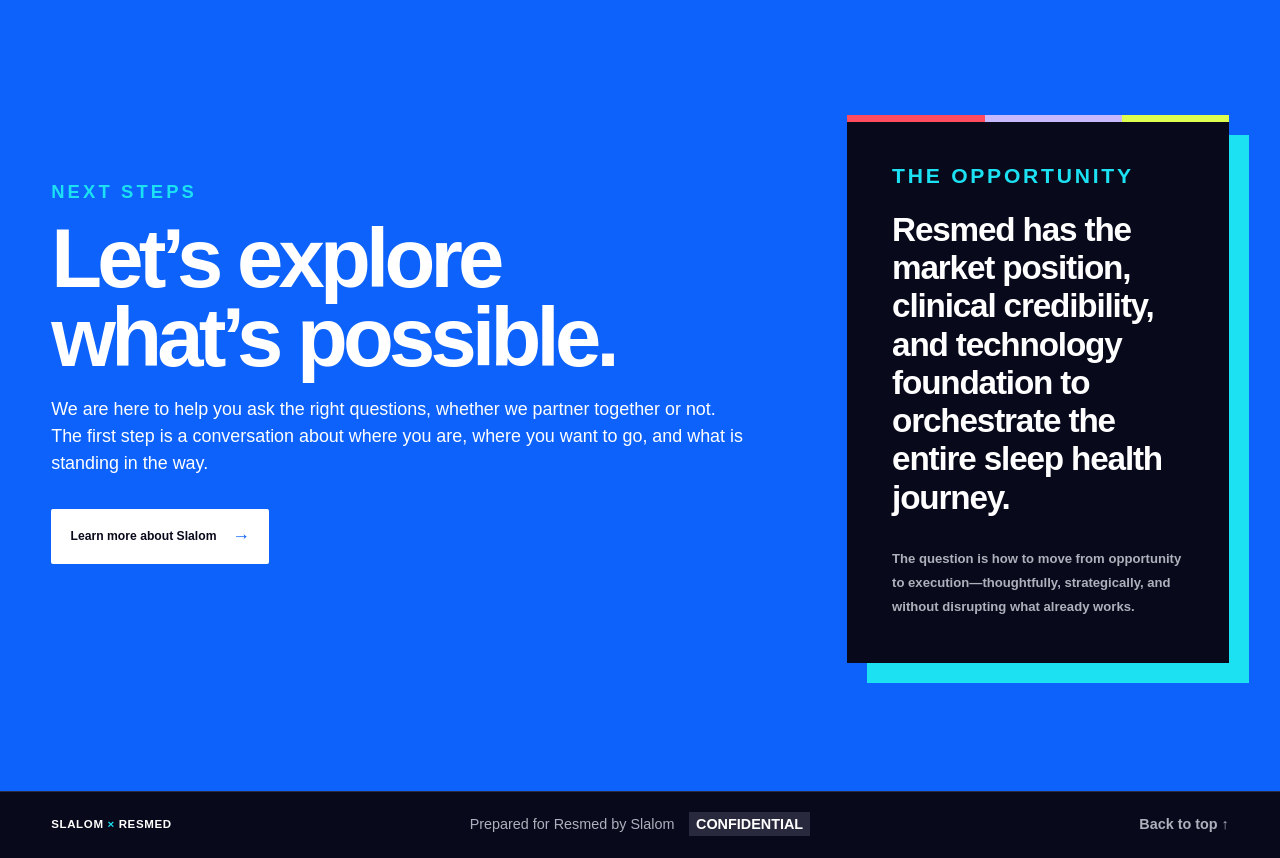
==== commit fe1dc160: "Lots of copy and styleheet edits to index" ====
--- a/index.html
+++ b/index.html
@@ -85,37 +85,37 @@
 
           <ol class="journey-grid reveal" aria-label="Patient journey">
             <li class="journey-card owner-resmed">
-              <span class="journey-number">01</span>
+              <span class="index-mark">01</span>
               <div><small>Resmed touchpoint</small><h3>Consumer awareness</h3></div>
               <p>Wearables, health content, sleep assessments, and partner ecosystems surface potential sleep issues.</p>
             </li>
             <li class="journey-card owner-resmed">
-              <span class="journey-number">02</span>
+              <span class="index-mark">02</span>
               <div><small>Resmed touchpoint</small><h3>Screening &amp; assessment</h3></div>
               <p>Digital assessments, ŌURA integration, and consumer tools guide undiagnosed individuals toward evaluation.</p>
             </li>
             <li class="journey-card owner-partner">
-              <span class="journey-number">03</span>
+              <span class="index-mark">03</span>
               <div><small>Physician touchpoint</small><h3>Diagnosis</h3></div>
               <p>Physicians and sleep specialists make the formal diagnosis; Resmed can enable a faster pathway there.</p>
             </li>
             <li class="journey-card owner-partner">
-              <span class="journey-number">04</span>
+              <span class="index-mark">04</span>
               <div><small>Physician touchpoint</small><h3>Prescription</h3></div>
               <p>The critical handoff from diagnosis to therapy directly affects the treated population.</p>
             </li>
             <li class="journey-card owner-partner">
-              <span class="journey-number">05</span>
+              <span class="index-mark">05</span>
               <div><small>DME touchpoint</small><h3>First setup</h3></div>
               <p>Device delivery and setup can create high friction—precisely where patients are most likely to drop off.</p>
             </li>
             <li class="journey-card owner-resmed">
-              <span class="journey-number">06</span>
+              <span class="index-mark">06</span>
               <div><small>Resmed touchpoint</small><h3>90-day adherence</h3></div>
               <p>Digital engagement, coaching, and support during the first 90 days can improve long-term success.</p>
             </li>
             <li class="journey-card owner-resmed">
-              <span class="journey-number">07</span>
+              <span class="index-mark">07</span>
               <div><small>Resmed touchpoint</small><h3>Ongoing engagement</h3></div>
               <p>myAir, resupply, health insights, and connected care keep patients engaged over time.</p>
             </li>
@@ -157,19 +157,19 @@
 
           <div class="force-grid">
             <article class="force-card reveal">
-              <span class="card-index">01</span>
+              <span class="index-mark">01</span>
               <h3>Consumer expectations have changed.</h3>
               <p class="card-lede">Patients expect seamless, digital-first experiences across the entire healthcare journey—not only at the point of care.</p>
               <p>They research conditions, compare providers and suppliers, expect personalization, and demand transparency. They bring the expectations set by consumer brands into every interaction with the sleep health ecosystem.</p>
             </article>
             <article class="force-card reveal">
-              <span class="card-index">02</span>
+              <span class="index-mark">02</span>
               <h3>Market dynamics have shifted.</h3>
               <p class="card-lede">Wearables, GLP-1s, and big tech are expanding the addressable market—and reshaping who owns the consumer relationship.</p>
               <p>Apple, Samsung, and ŌURA put sleep data on millions of wrists. Consumers are forming relationships with technology brands before they encounter Resmed. The strategic question is who captures that demand.</p>
             </article>
             <article class="force-card reveal">
-              <span class="card-index">03</span>
+              <span class="index-mark">03</span>
               <h3>The window is closing.</h3>
               <p class="card-lede">Early movers in consumer health orchestration will define the category. Fast followers will struggle to differentiate.</p>
               <p>Direct relationships can compound into richer data, stronger brand affinity, more efficient acquisition, and deeper engagement. The next 12–18 months may shape competitive positioning for the next decade.</p>
@@ -207,14 +207,11 @@
             <aside class="question-thesis reveal">
               <span>One connected decision system</span>
               <p>Strategy shapes experience. Experience drives technology. Technology enables the organization.</p>
-              <div class="domain-loop" aria-hidden="true">
-                <i>Strategy</i><i>Experience</i><i>Technology</i><i>Organization</i>
-              </div>
             </aside>
 
             <div class="domain-list">
               <article class="domain domain-blue reveal">
-                <header><span>01</span><div><p>Business model + market positioning</p><h3>Strategy</h3></div></header>
+                <header><span class="index-mark">01</span><div><p>Business model + market positioning</p><h3>Strategy</h3></div></header>
                 <div class="domain-body">
                   <div class="domain-questions">
                     <h4>Questions to answer</h4>
@@ -239,7 +236,7 @@
               </article>
 
               <article class="domain domain-cyan reveal">
-                <header><span>02</span><div><p>Patient journey + touchpoint design</p><h3>Experience</h3></div></header>
+                <header><span class="index-mark">02</span><div><p>Patient journey + touchpoint design</p><h3>Experience</h3></div></header>
                 <div class="domain-body">
                   <div class="domain-questions">
                     <h4>Questions to answer</h4>
@@ -264,7 +261,7 @@
               </article>
 
               <article class="domain domain-purple reveal">
-                <header><span>03</span><div><p>Architecture + platform capabilities</p><h3>Technology</h3></div></header>
+                <header><span class="index-mark">03</span><div><p>Architecture + platform capabilities</p><h3>Technology</h3></div></header>
                 <div class="domain-body">
                   <div class="domain-questions">
                     <h4>Questions to answer</h4>
@@ -290,7 +287,7 @@
               </article>
 
               <article class="domain domain-coral reveal">
-                <header><span>04</span><div><p>Operating model + change readiness</p><h3>Organization</h3></div></header>
+                <header><span class="index-mark">04</span><div><p>Operating model + change readiness</p><h3>Organization</h3></div></header>
                 <div class="domain-body">
                   <div class="domain-questions">
                     <h4>Questions to answer</h4>
@@ -316,7 +313,7 @@
             </div>
           </div>
 
-          <p class="connection-statement reveal">Answering each domain together in a structured discovery creates clarity and shared conviction.</p>
+          <p class="connection-statement reveal">Answering each of the four domains together in a structured discovery creates clarity and shared conviction.</p>
         </div>
       </section>
 
@@ -361,10 +358,10 @@
             <div class="workstream-grid">
               <article class="workstream reveal">
                 <span>Phase 01.01</span><h4>Current state assessment</h4>
-                <ul><li>Patient journey mapping</li><li>Technology capability inventory</li><li>Organizational readiness</li><li>Partner ecosystem analysis</li></ul>
+                <ul><li>Patient journey mapping</li><li>Technology and Data capability inventory</li><li>Organizational readiness</li><li>Partner ecosystem analysis</li></ul>
               </article>
               <article class="workstream reveal">
-                <span>02</span><h4>Future-state visioning</h4>
+                <span>Phase 01.02</span><h4>Future-state visioning</h4>
                 <ul><li>Target architecture</li><li>Journey orchestration model</li><li>Business model trade-offs</li><li>Operating model recommendations</li></ul>
               </article>
               <article class="workstream reveal">
@@ -391,7 +388,7 @@
           </div>
 
           <div class="week-plan">
-            <header class="week-plan-heading reveal"><span>12-week working plan</span><strong>Four decisions. One connected path.</strong></header>
+            <header class="week-plan-heading reveal"><span>12-week working plan</span></header>
             <ol class="week-grid reveal">
               <li><span>Weeks 01–03</span><h4>Discover</h4><p>Stakeholder interviews, as-is journey, technology landscape, data flows, and market context.</p></li>
               <li><span>Weeks 04–06</span><h4>Envision</h4><p>Future journey, target architecture, channel options, experience principles, and operating model.</p></li>
@@ -436,27 +433,27 @@
 
           <div class="metric-list">
             <article class="metric reveal">
-              <header><span>01</span><div><h3>Demand generation</h3><p>How many consumers enter through Resmed-influenced touchpoints?</p></div></header>
+              <header><span class="index-mark">01</span><div><h3>Demand generation</h3><p>How many consumers enter through Resmed-influenced touchpoints?</p></div></header>
               <div><p>Measures Resmed’s ability to create and capture demand through wearable partnerships, digital content, assessments, and owned or partner channels.</p><ul><li>Share of new patients first engaged by Resmed</li><li>Channel performance across wearable, search, content, and referral</li><li>Direct vs. traditional acquisition cost</li><li>ŌURA pipeline quality and conversion</li></ul></div>
             </article>
             <article class="metric reveal">
-              <header><span>02</span><div><h3>Conversion</h3><p>How efficiently do patients move from awareness to adherence?</p></div></header>
+              <header><span class="index-mark">02</span><div><h3>Conversion</h3><p>How efficiently do patients move from awareness to adherence?</p></div></header>
               <div><p>Measures progression through the middle of the journey and exposes where patients drop off before therapy becomes a habit.</p><ul><li>Conversion at every journey stage</li><li>Highest-friction drop-off points and causes</li><li>Time-to-therapy by pathway</li><li>Impact of digital, human, and automated interventions</li></ul></div>
             </article>
             <article class="metric reveal">
-              <header><span>03</span><div><h3>Patient engagement</h3><p>How meaningfully do patients interact with Resmed over time?</p></div></header>
+              <header><span class="index-mark">03</span><div><h3>Patient engagement</h3><p>How meaningfully do patients interact with Resmed over time?</p></div></header>
               <div><p>Measures whether patients actively participate in their care through Resmed’s digital ecosystem.</p><ul><li>Active engagement across myAir, web, app, and email</li><li>Correlation between engagement and outcomes</li><li>Highest-performing content and interactions</li><li>Journey points where engagement declines</li></ul></div>
             </article>
             <article class="metric reveal">
-              <header><span>04</span><div><h3>Partner health</h3><p>Are physician and DME relationships strengthening as direct engagement grows?</p></div></header>
+              <header><span class="index-mark">04</span><div><h3>Partner health</h3><p>Are physician and DME relationships strengthening as direct engagement grows?</p></div></header>
               <div><p>Consumer engagement should create value for the ecosystem, not introduce new friction.</p><ul><li>DME volume and efficiency from Resmed demand</li><li>Physician perception: enabler or competitor</li><li>Partner satisfaction trend</li><li>Retention and new partner acquisition</li></ul></div>
             </article>
             <article class="metric reveal">
-              <header><span>05</span><div><h3>Business impact</h3><p>Is orchestration driving growth, share, and lifetime value?</p></div></header>
+              <header><span class="index-mark">05</span><div><h3>Business impact</h3><p>Is orchestration driving growth, share, and lifetime value?</p></div></header>
               <div><p>Connects the omnichannel strategy to measurable financial performance and long-term competitive advantage.</p><ul><li>Revenue from consumer-influenced pathways</li><li>Market-share movement by segment</li><li>Lifetime value by acquisition channel</li><li>Cost-to-serve by engagement model</li><li>ROI on technology and marketing investment</li></ul></div>
             </article>
             <article class="metric reveal">
-              <header><span>06</span><div><h3>Compliance + patient trust</h3><p>Are we maintaining consent integrity and regulatory compliance across all channels?</p></div></header>
+              <header><span class="index-mark">06</span><div><h3>Compliance + patient trust</h3><p>Are we maintaining consent integrity and regulatory compliance across all channels?</p></div></header>
               <div><p>Measures whether omnichannel expansion strengthens patient trust and regulatory standing.</p><ul><li>Consent completion rates by channel and jurisdiction</li><li>Patient awareness of data sharing across channels</li><li>Regulatory incidents or compliance gaps</li><li>Patient satisfaction with consent and privacy controls</li></ul></div>
             </article>
           </div>
@@ -474,21 +471,21 @@
 
           <div class="proof-grid reveal">
             <article class="proof-card">
-              <span>01</span>
+              <span class="index-mark">01</span>
               <h3>D2C fulfillment alongside B2B</h3>
-              <p>Designed a scalable direct-to-consumer dropship process for a manufacturer while protecting established B2B fulfillment operations.</p>
+              <p>Slalom designed a scalable direct-to-consumer dropship process for a manufacturer while protecting established B2B fulfillment operations.</p>
               <a class="proof-card-link" href="client-stories.html#d2c-fulfillment">Read more <span aria-hidden="true">→</span></a>
             </article>
             <article class="proof-card">
-              <span>02</span>
+              <span class="index-mark">02</span>
               <h3>Global medical device CX</h3>
-              <p>Unified patient experience across sales, service, marketing, and integration architecture to support 3x growth.</p>
+              <p>Slalom unified patient experience across sales, service, marketing, and integration architecture to support 3x growth.</p>
               <a class="proof-card-link" href="client-stories.html#medical-device-cx">Read more <span aria-hidden="true">→</span></a>
             </article>
             <article class="proof-card">
-              <span>03</span>
+              <span class="index-mark">03</span>
               <h3>Consent-based digital outreach</h3>
-              <p>Built personalized, consent-driven patient engagement that improved care gap closure and captured patient-reported outcomes.</p>
+              <p>Slalom built personalized, consent-driven patient engagement that improved care gap closure and captured patient-reported outcomes.</p>
               <a class="proof-card-link" href="client-stories.html#consent-digital-outreach">Read more <span aria-hidden="true">→</span></a>
             </article>
           </div>
@@ -507,20 +504,20 @@
 
           <div class="difference-grid">
             <article class="difference reveal">
-              <span>01</span><h3>We’ve navigated this transition before.</h3>
+              <span class="index-mark">01</span><h3>We’ve navigated this transition before.</h3>
               <p class="difference-lede">We understand the orchestration model: you are not eliminating partners; you are enabling them.</p>
-              <p>We help mature B2B organizations understand how direct consumer engagement changes orders, inventory, support, and information exchange—then identify which capabilities to reuse, evolve, or create.</p>
-              <ul><li>We've built identity resolution and multi-jurisdiction consent frameworks for healthcare organizations expanding into direct-to-consumer. We understand how to unify patient identity across physician, DME, and direct channels while maintaining consent integrity and regulatory compliance—a critical capability that many platforms don't natively support.</li></ul>
+              <p>We help mature B2B organizations understand how direct consumer engagement changes orders, inventory, support, and information exchange. Then, identify which capabilities to reuse, evolve, or create.</p>
+              <p>We've built identity resolution and multi-jurisdiction consent frameworks for healthcare organizations expanding into direct-to-consumer. We understand how to unify patient identity across physician, DME, and direct channels while maintaining consent integrity and regulatory compliance—a critical capability that many platforms don't natively support.</p>
               <p>The result is a practical blueprint that connects future-state choices to detailed design and delivery.</p>
             </article>
             <article class="difference reveal">
-              <span>02</span><h3>We bring strategy and execution.</h3>
+              <span class="index-mark">02</span><h3>We bring strategy and execution.</h3>
               <p class="difference-lede">The people shaping the vision stay connected to the people who make it real.</p>
               <p>Strategists, architects, experience designers, engineers, data specialists, and change practitioners work together from day one.</p>
-              <p>That keeps strategy grounded in what is buildable—and delivery grounded in sound strategy.</p>
+              <p>That keeps strategy grounded in what is buildable and delivery grounded in sound strategy.</p>
             </article>
             <article class="difference reveal">
-              <span>03</span><h3>We de-risk through learning.</h3>
+              <span class="index-mark">03</span><h3>We de-risk through learning.</h3>
               <p class="difference-lede">Discovery before decisions. Pilots before platforms.</p>
               <p>A structured assessment aligns future-state process, requirements, integrations, and architecture before implementation begins.</p>
               <ul><li>Validate before over-investing</li><li>Protect current operations</li><li>Learn before scaling</li><li>Align teams before asking them to change</li><li>Make evidence-led decisions</li></ul>
@@ -535,6 +532,7 @@
               <div><dt>Experience lead</dt><dd>Patient journey + touchpoint strategy</dd></div>
               <div><dt>Technology lead</dt><dd>Architecture + platform strategy</dd></div>
               <div><dt>Data lead</dt><dd>Data landscape + analytics strategy</dd></div>
+              <div><dt>Subject Matter Experts</dt><dd>Supply Chain, Agentic Commerce, Contact Center</dd></div>
             </dl>
             <div class="ways-working">
               <span>How we work</span>
@@ -549,11 +547,9 @@
           <div class="next-copy reveal">
             <p class="eyebrow eyebrow-light">Next steps</p>
             <h2>Let’s explore what’s possible.</h2>
-            <p>We are here to help you ask the right questions—whether you work with us or not. The first step is a conversation about where you are, where you want to go, and what is standing in the way.</p>
+            <p>We are here to help you ask the right questions, whether we partner together or not. The first step is a conversation about where you are, where you want to go, and what is standing in the way.</p>
             <div class="cta-row">
-              <a class="button button-light" href="https://slalom.com/" target="_blank" rel="noopener noreferrer">Learn about Slalom <span aria-hidden="true">→</span></a>
-              <a class="button button-outline" href="#approach">Explore the assessment <span aria-hidden="true">→</span></a>
-              <button class="text-link" type="button" data-placeholder-link>Explore our D2C perspective <span aria-hidden="true">↗</span></button>
+              <a class="button button-light" href="https://slalom.com/" target="_blank" rel="noopener noreferrer">Learn more about Slalom <span aria-hidden="true">→</span></a>
             </div>
             <p class="link-note" id="link-note" role="status" aria-live="polite"></p>
           </div>
--- a/styles.css
+++ b/styles.css
@@ -17,6 +17,15 @@
   --shell: 1480px;
   --gutter: clamp(1.25rem, 4vw, 4.75rem);
   --section: clamp(5.25rem, 9vw, 9rem);
+  --type-label-sm: 0.9rem;
+  --type-label-md: 1.15rem;
+  --type-label-lg: 1.32rem;
+  --type-index-md: 1.44rem;
+  --type-body-sm: 0.82rem;
+  --type-body-md: 0.95rem;
+  --type-body-lg: 1.125rem;
+  --type-card-heading: clamp(1.55rem, 2.2vw, 2.4rem);
+  --type-section-heading: clamp(2.9rem, 5vw, 5.6rem);
   --shadow: 0 18px 50px rgba(9, 9, 28, 0.08);
 }
 
@@ -146,6 +155,7 @@
   background: rgba(9, 9, 28, 0.96);
   color: var(--paper);
   border-bottom: 1px solid #27273a;
+  -webkit-backdrop-filter: blur(16px);
   backdrop-filter: blur(16px);
 }
 
@@ -218,17 +228,64 @@
   background: var(--cyan);
 }
 
+.label,
+.eyebrow,
+.inflection-heading span,
+.week-plan-heading span,
+.question-thesis > span,
+.domain header p,
+.domain h4,
+.phase > span,
+.phase em,
+.phase-one-header span,
+.outcome-panel > span,
+.future-phase > span,
+.team-heading > span,
+.ways-working > span,
+.closing-note > span,
+.story-detail header span {
+  color: var(--label-color, var(--blue));
+  font-size: var(--label-size, var(--type-label-md));
+  font-weight: var(--label-weight, 900);
+  letter-spacing: var(--label-tracking, 0.13em);
+  text-transform: uppercase;
+}
+
+.index-mark {
+  display: block;
+  color: #b7bac3;
+  font-size: var(--type-index-md);
+  font-weight: 900;
+  line-height: 1;
+}
+
+.surface-card,
+.journey-card,
+.force-card,
+.domain,
+.workstream,
+.metric,
+.proof-card,
+.story-detail {
+  background: var(--surface-bg, var(--paper));
+  border: 1px solid var(--line);
+}
+
+.elevated-card,
+.journey-card,
+.force-card,
+.proof-card {
+  box-shadow: var(--card-shadow, 0 10px 35px rgba(9, 9, 28, 0.045));
+}
+
 .eyebrow {
   margin-bottom: 0.9rem;
-  color: var(--blue);
-  font-size: 1.15rem;
-  font-weight: 900;
-  letter-spacing: 0.17em;
-  text-transform: uppercase;
+  --label-size: var(--type-label-md);
+  --label-tracking: 0.17em;
 }
 
 .eyebrow-light {
-  color: var(--cyan);
+  --label-color: var(--cyan);
 }
 
 .button {
@@ -329,7 +386,7 @@
 .market-pulse h2,
 .next-copy h2 {
   margin-bottom: 1.2rem;
-  font-size: clamp(2.9rem, 5vw, 5.6rem);
+  font-size: var(--type-section-heading);
   line-height: 0.94;
   letter-spacing: -0.057em;
 }
@@ -394,21 +451,16 @@
   display: flex;
   flex-direction: column;
   padding: 1.25rem;
-  background: var(--paper);
-  border: 1px solid var(--line);
+  --card-shadow: 0 9px 28px rgba(9, 9, 28, 0.05);
   border-top: 6px solid var(--blue);
-  box-shadow: 0 9px 28px rgba(9, 9, 28, 0.05);
   transition: transform 180ms ease, box-shadow 180ms ease;
 }
 
 .journey-card.owner-partner { border-top-color: var(--purple); }
 .journey-card:hover { transform: translateY(-4px); box-shadow: var(--shadow); }
 
-.journey-number {
+.journey-card .index-mark {
   margin-bottom: auto;
-  color: #bcc0c9;
-  font-size: 0.72rem;
-  font-weight: 900;
   letter-spacing: 0.08em;
 }
 
@@ -536,21 +588,15 @@
 .force-card {
   min-height: 430px;
   padding: clamp(1.8rem, 3vw, 3rem);
-  background: var(--paper);
-  border: 1px solid var(--line);
   border-top: 7px solid var(--blue);
-  box-shadow: 0 10px 35px rgba(9, 9, 28, 0.045);
 }
 
 .force-card:nth-child(2) { border-top-color: var(--cyan); }
 .force-card:nth-child(3) { border-top-color: var(--coral); }
 
-.card-index {
+.force-card .index-mark {
   display: block;
   margin-bottom: clamp(3rem, 6vw, 6rem);
-  color: #b7bac3;
-  font-size: 2.16rem;
-  font-weight: 900;
 }
 
 .force-card h3 {
@@ -592,11 +638,8 @@
 
 .inflection-heading span,
 .week-plan-heading span {
-  color: var(--blue);
-  font-size: 1.32rem;
-  font-weight: 900;
-  letter-spacing: 0.14em;
-  text-transform: uppercase;
+  --label-size: var(--type-label-lg);
+  --label-tracking: 0.14em;
 }
 
 .inflection-heading strong,
@@ -670,11 +713,8 @@
 }
 
 .question-thesis > span {
-  color: var(--cyan);
-  font-size: 0.64rem;
-  font-weight: 900;
-  letter-spacing: 0.13em;
-  text-transform: uppercase;
+  --label-color: var(--cyan);
+  --label-size: var(--type-label-sm);
 }
 
 .question-thesis > p {
@@ -712,8 +752,6 @@
 
 .domain {
   --domain-accent: var(--blue);
-  background: var(--paper);
-  border: 1px solid var(--line);
   border-top: 7px solid var(--domain-accent);
 }
 
@@ -731,20 +769,12 @@
   border-bottom: 1px solid var(--line);
 }
 
-.domain > header > span {
-  color: var(--domain-accent);
-  font-size: clamp(2.5rem, 5vw, 5rem);
-  font-weight: 850;
-  line-height: 1;
-}
-
 .domain header p {
   margin-bottom: 0.2rem;
-  color: var(--muted);
-  font-size: 0.67rem;
-  font-weight: 850;
-  letter-spacing: 0.08em;
-  text-transform: uppercase;
+  --label-color: var(--muted);
+  --label-size: 1.1rem;
+  --label-weight: 850;
+  --label-tracking: 0.08em;
 }
 
 .domain header h3 {
@@ -770,10 +800,9 @@
 
 .domain h4 {
   margin-bottom: 1.2rem;
-  color: var(--domain-accent);
-  font-size: 0.9rem;
-  letter-spacing: 0.12em;
-  text-transform: uppercase;
+  --label-color: var(--domain-accent);
+  --label-size: var(--type-label-sm);
+  --label-tracking: 0.12em;
 }
 
 .domain ul {
@@ -807,7 +836,7 @@
 
 .domain-considerations li {
   color: var(--muted);
-  font-size: 0.76rem;
+  font-size: 1rem;
   line-height: 1.45;
 }
 
@@ -861,11 +890,7 @@
 }
 
 .phase > span {
-  color: var(--blue);
-  font-size: 1.32rem;
-  font-weight: 900;
-  letter-spacing: 0.13em;
-  text-transform: uppercase;
+  --label-size: var(--type-label-lg);
 }
 
 .phase.active > span { color: var(--cyan); }
@@ -893,11 +918,9 @@
 .phase.active p { color: #c6c7cf; }
 
 .phase em {
-  color: var(--blue);
-  font-size: 1.15rem;
+  --label-size: var(--type-label-md);
+  --label-weight: 700;
   font-style: normal;
-  font-weight: 700;
-  text-transform: uppercase;
 }
 
 .phase.active em { color: var(--cyan); }
@@ -920,11 +943,7 @@
 .team-heading > span,
 .ways-working > span,
 .closing-note > span {
-  color: var(--blue);
-  font-size: 1.32rem;
-  font-weight: 900;
-  letter-spacing: 0.13em;
-  text-transform: uppercase;
+  --label-size: var(--type-label-lg);
 }
 
 .phase-one-header h3 {
@@ -949,8 +968,6 @@
 .workstream {
   min-height: 300px;
   padding: 1.5rem;
-  background: var(--paper);
-  border: 1px solid var(--line);
   border-top: 6px solid var(--blue);
 }
 
@@ -1027,8 +1044,8 @@
 
 .outcome-panel li {
   color: var(--paper);
-  font-size: 0.82rem;
-  font-weight: 750;
+  font-size: 1.1rem;
+  font-weight: 500;
 }
 
 .outcome-panel li::before {
@@ -1125,8 +1142,6 @@
 .metric {
   display: grid;
   grid-template-columns: minmax(320px, 0.7fr) minmax(0, 1fr);
-  background: var(--paper);
-  border: 1px solid var(--line);
   border-left: 7px solid var(--blue);
 }
 
@@ -1145,12 +1160,6 @@
   grid-template-columns: auto 1fr;
   gap: 1.4rem;
   border-right: 1px solid var(--line);
-}
-
-.metric header > span {
-  color: var(--blue);
-  font-size: 0.72rem;
-  font-weight: 900;
 }
 
 .metric h3 {
@@ -1163,7 +1172,7 @@
 .metric header p {
   margin-bottom: 0;
   color: var(--muted);
-  font-size: 0.82rem;
+  font-size: 1.3rem;
 }
 
 .metric > div > p {
@@ -1184,7 +1193,7 @@
 .metric li {
   position: relative;
   padding-left: 1rem;
-  font-size: 1.125rem;
+  font-size: var(--type-body-lg);
   font-weight: 500;
 }
 
@@ -1218,25 +1227,19 @@
   display: flex;
   flex-direction: column;
   padding: clamp(1.6rem, 2.7vw, 2.6rem);
-  background: var(--paper);
-  border: 1px solid var(--line);
   border-top: 7px solid var(--blue);
-  box-shadow: 0 10px 35px rgba(9, 9, 28, 0.045);
 }
 
 .proof-card:nth-child(2) { border-top-color: var(--cyan); }
 .proof-card:nth-child(3) { border-top-color: var(--coral); }
 
-.proof-card span {
+.proof-card .index-mark {
   margin-bottom: auto;
-  color: #b7bac3;
-  font-size: 1.44rem;
-  font-weight: 900;
 }
 
 .proof-card h3 {
   margin-bottom: 0.9rem;
-  font-size: clamp(1.55rem, 2.2vw, 2.4rem);
+  font-size: var(--type-card-heading);
   line-height: 1;
   letter-spacing: -0.04em;
 }
@@ -1244,7 +1247,7 @@
 .proof-card p {
   margin-bottom: 0;
   color: var(--muted);
-  font-size: 0.95rem;
+  font-size: var(--type-body-md);
   line-height: 1.5;
 }
 
@@ -1299,6 +1302,8 @@
 
 .story-detail-list {
   list-style: none;
+  display: grid;
+  gap: 1rem;
   margin: 0;
   padding: 0;
 }
@@ -1307,16 +1312,9 @@
   background: var(--cloud);
 }
 
-.story-detail-list {
-  display: grid;
-  gap: 1rem;
-}
-
 .story-detail {
   display: grid;
   grid-template-columns: minmax(240px, 0.48fr) minmax(0, 1fr);
-  background: var(--paper);
-  border: 1px solid var(--line);
   border-left: 7px solid var(--blue);
 }
 
@@ -1333,11 +1331,8 @@
 }
 
 .story-detail header span {
-  color: var(--blue);
-  font-size: 0.9rem;
-  font-weight: 900;
-  letter-spacing: 0.12em;
-  text-transform: uppercase;
+  --label-size: var(--type-label-sm);
+  --label-tracking: 0.12em;
 }
 
 .story-detail h3 {
@@ -1409,12 +1404,9 @@
 .difference:nth-child(2) { border-top-color: var(--cyan); }
 .difference:nth-child(3) { border-top-color: var(--coral); }
 
-.difference > span {
+.difference > .index-mark {
   display: block;
   margin-bottom: clamp(3.5rem, 7vw, 6.5rem);
-  color: var(--cyan);
-  font-size: 1.44rem;
-  font-weight: 900;
 }
 
 .difference h3 {
@@ -1426,7 +1418,7 @@
 
 .difference p {
   color: #aeb0bb;
-  font-size: 0.82rem;
+  font-size: 1rem;
 }
 
 .difference .difference-lede {
@@ -1435,7 +1427,7 @@
   font-weight: 750;
 }
 
-.difference li { color: #c4c5cc; }
+.difference li { color: #c4c5cc; font-size: 1rem; }
 .difference li::before { background: var(--cyan); }
 
 .team-model {
@@ -1670,8 +1662,8 @@
   .difference { min-height: auto; }
   .story-detail { grid-template-columns: 1fr; }
   .story-detail header { border-right: 0; border-bottom: 1px solid var(--line); }
-  .card-index,
-  .difference > span { margin-bottom: 3rem; }
+  .force-card .index-mark,
+  .difference > .index-mark { margin-bottom: 3rem; }
   .inflection-track { overflow-x: auto; grid-template-columns: repeat(6, minmax(180px, 1fr)); padding-bottom: 1rem; }
   .phase-roadmap { grid-template-columns: 1fr; }
   .phase { min-height: 260px; }
@@ -1696,7 +1688,6 @@
   .hero h1 { font-size: clamp(3.15rem, 15vw, 5.5rem); }
   .stories-hero h1 { font-size: clamp(3.15rem, 14vw, 5.5rem); }
   .hero-image { margin-right: 14px; box-shadow: 14px 14px 0 var(--cyan); }
-  .signal-metrics { grid-template-columns: 1fr; }
   .section-heading h2,
   .market-pulse h2 { font-size: clamp(2.65rem, 12vw, 4rem); }
   .journey-legend { justify-content: flex-start; flex-wrap: wrap; }
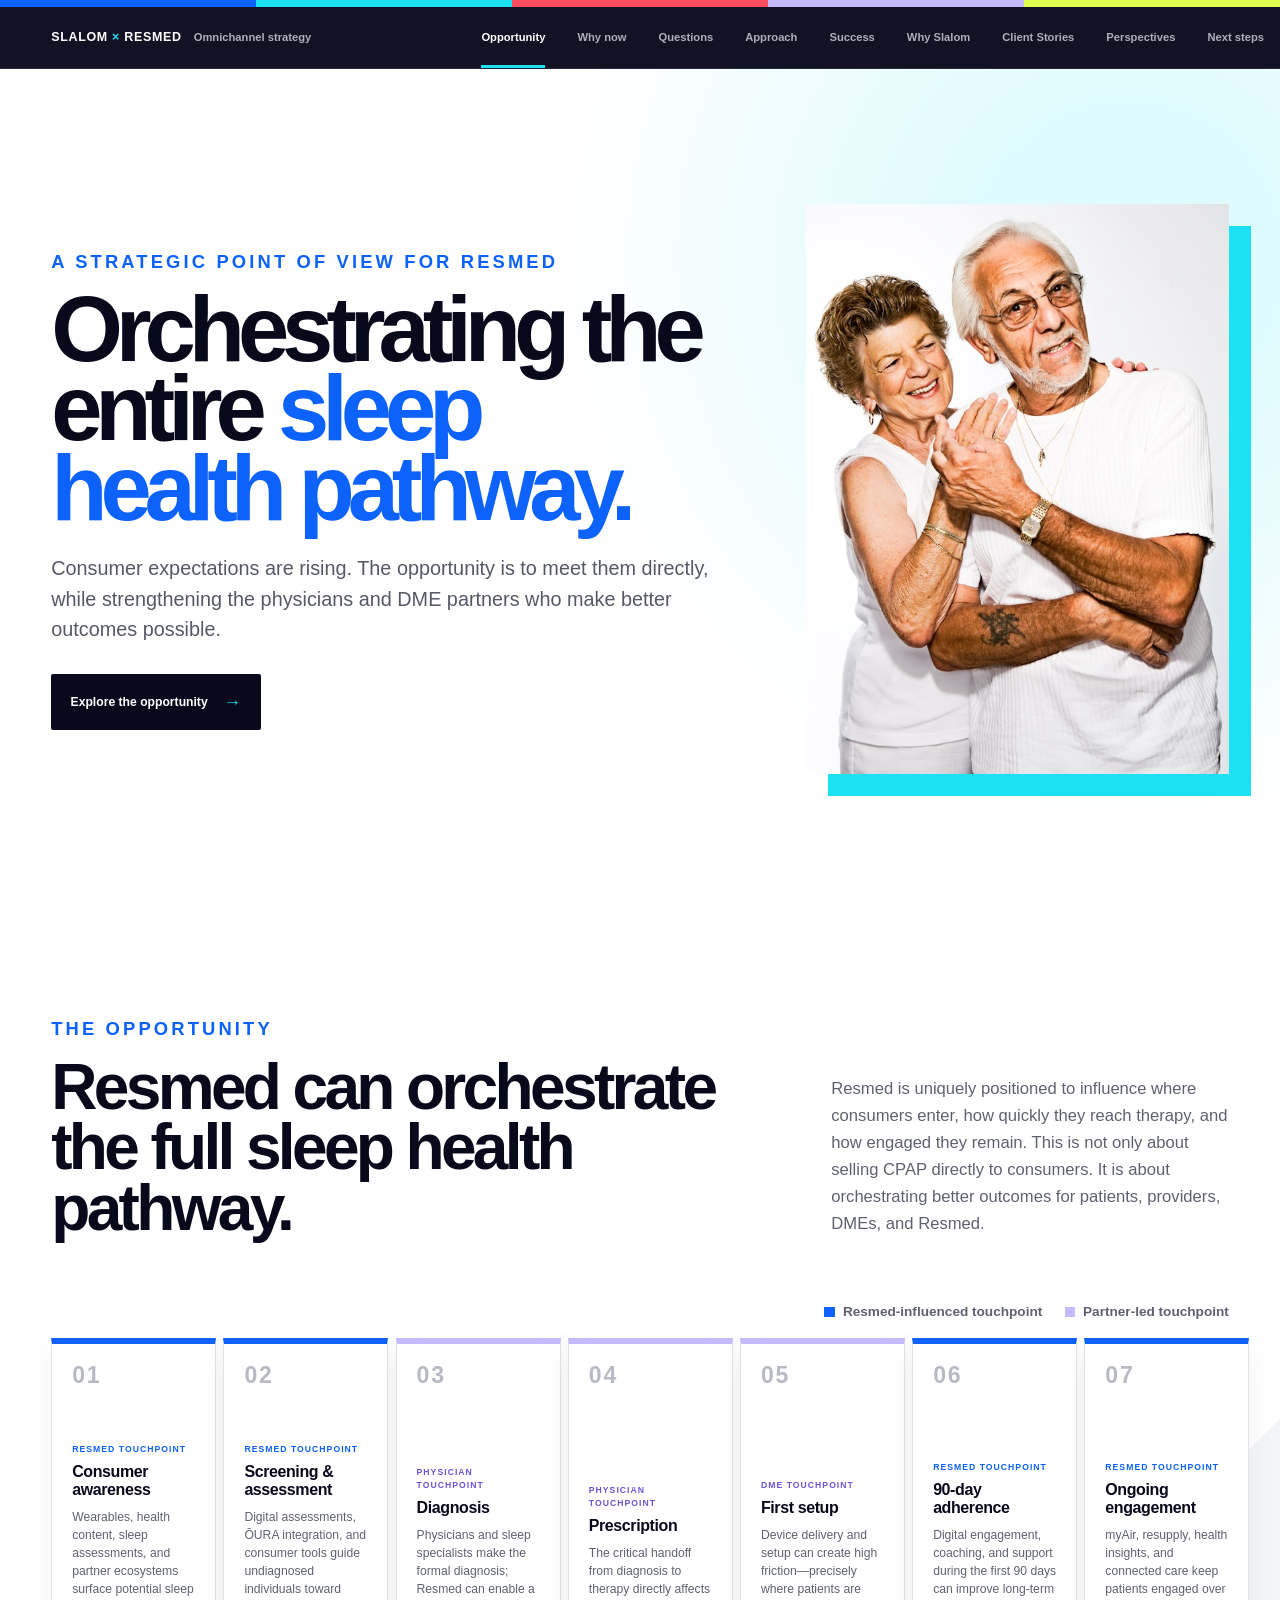
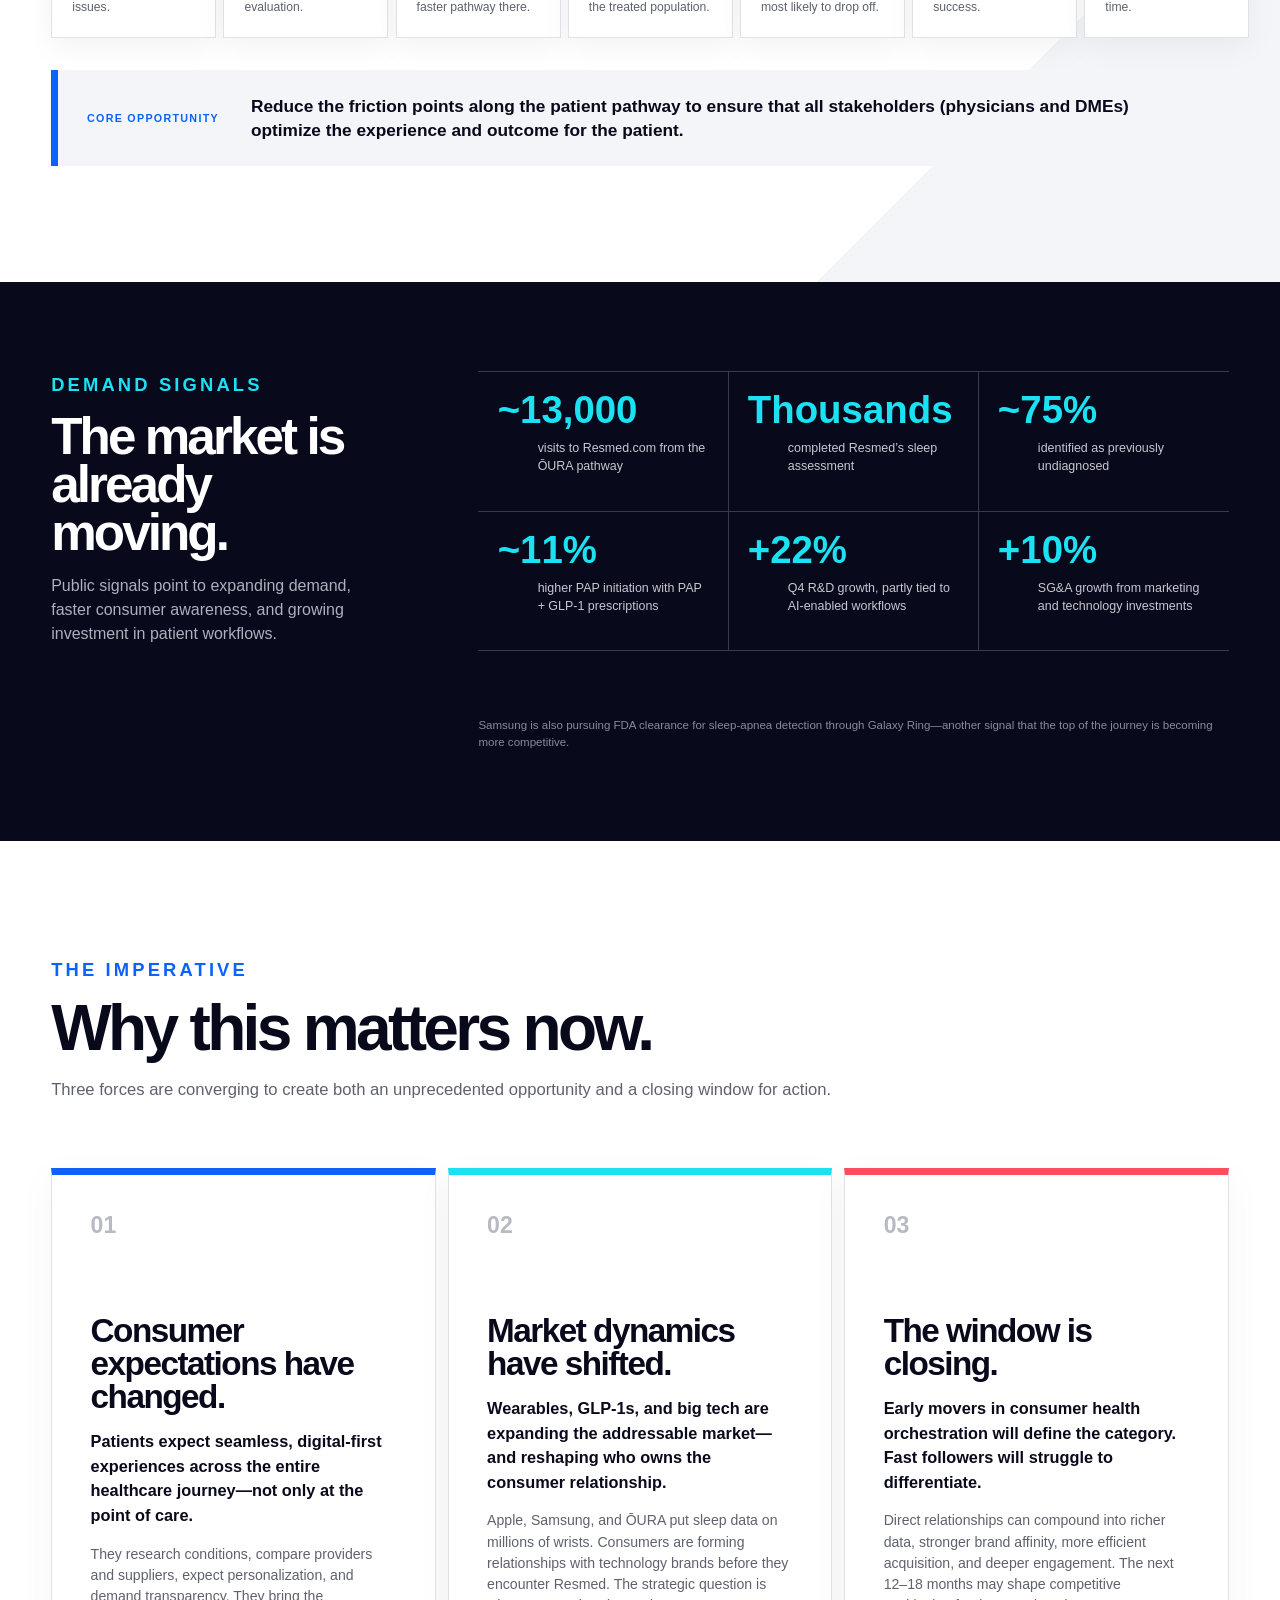
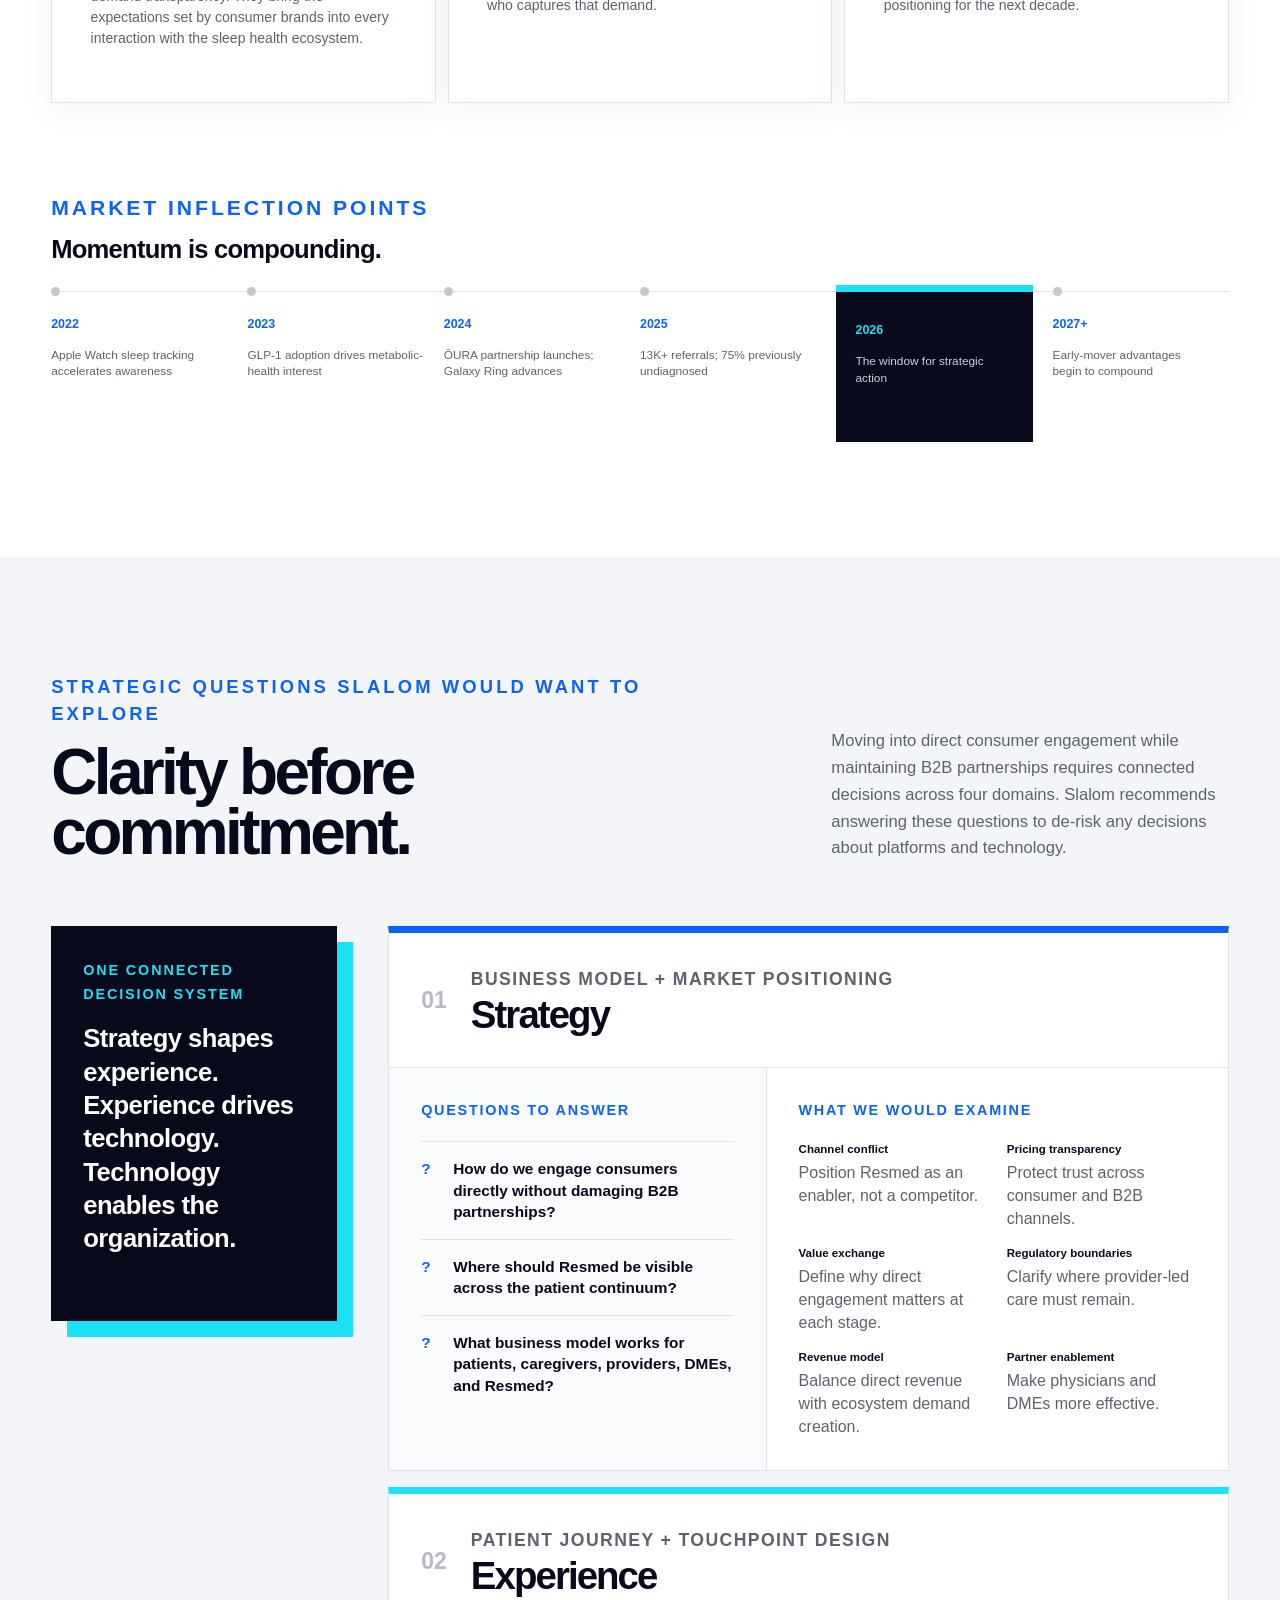
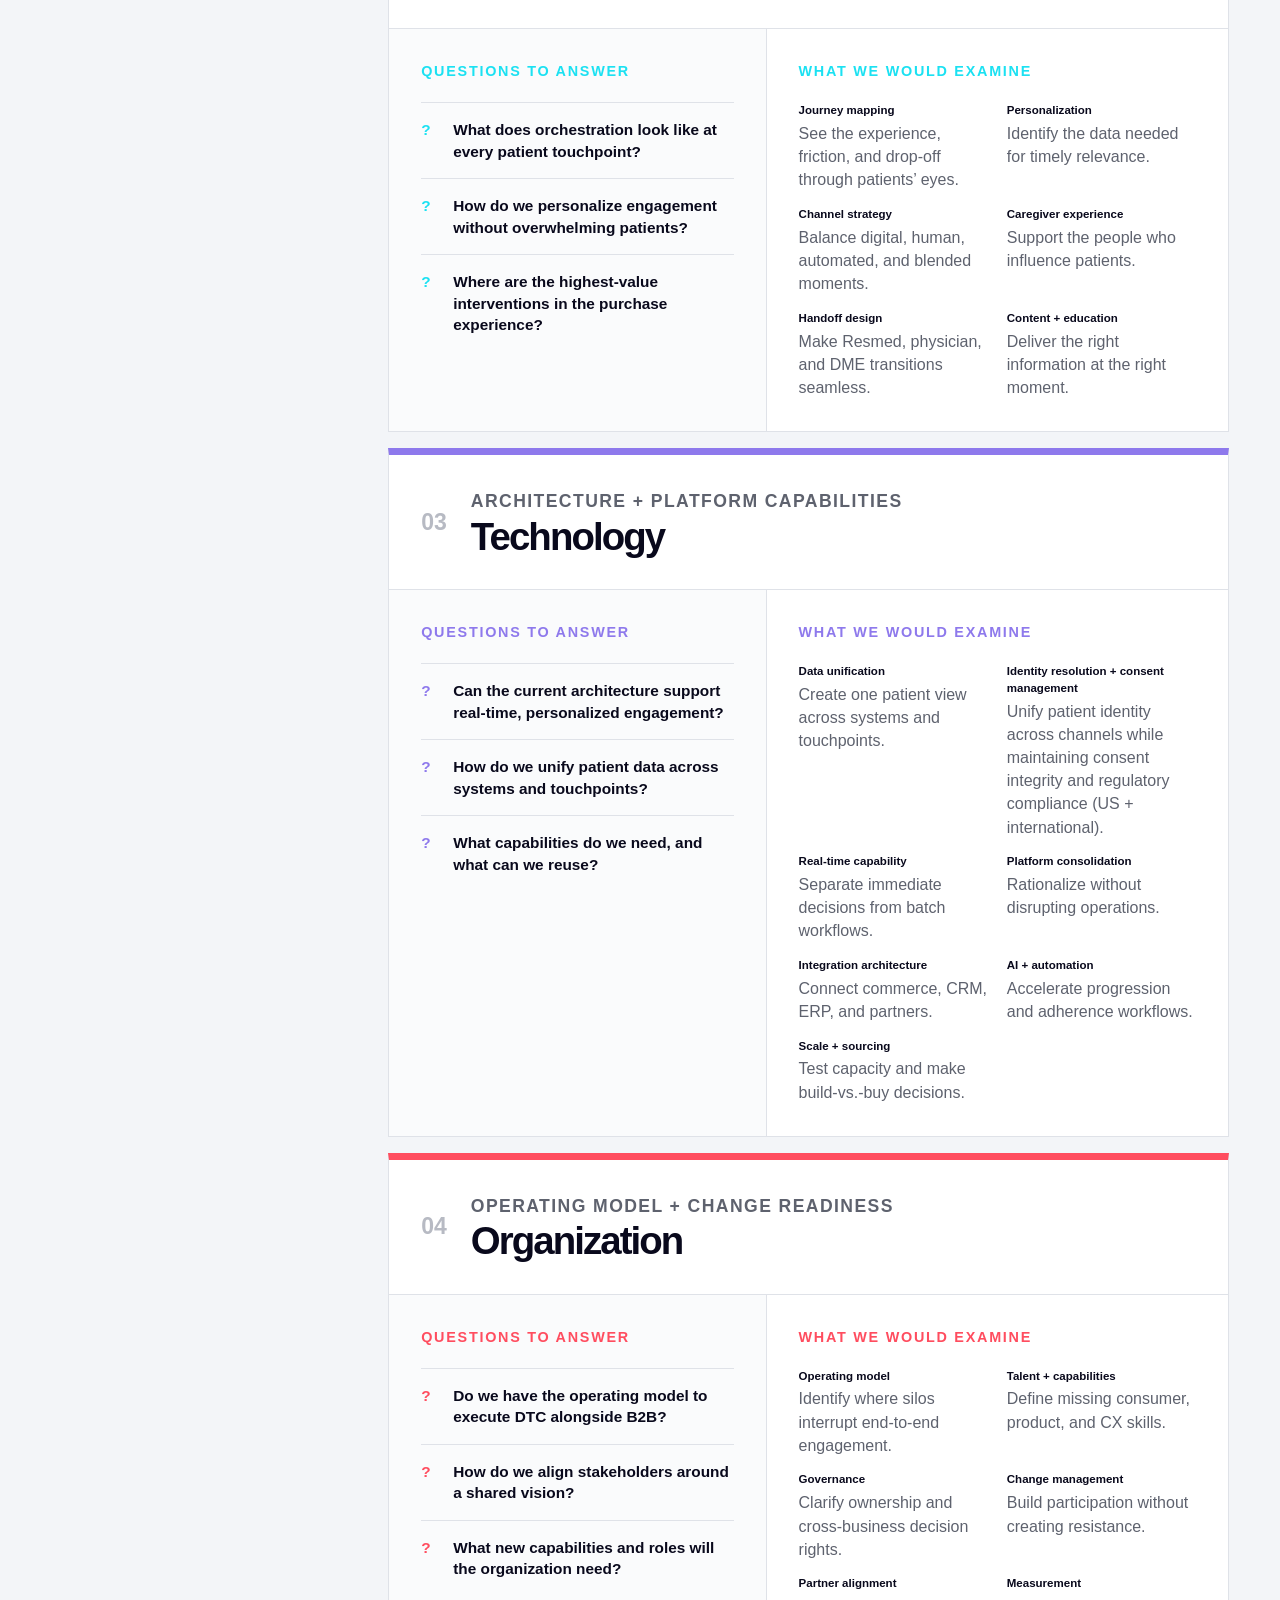
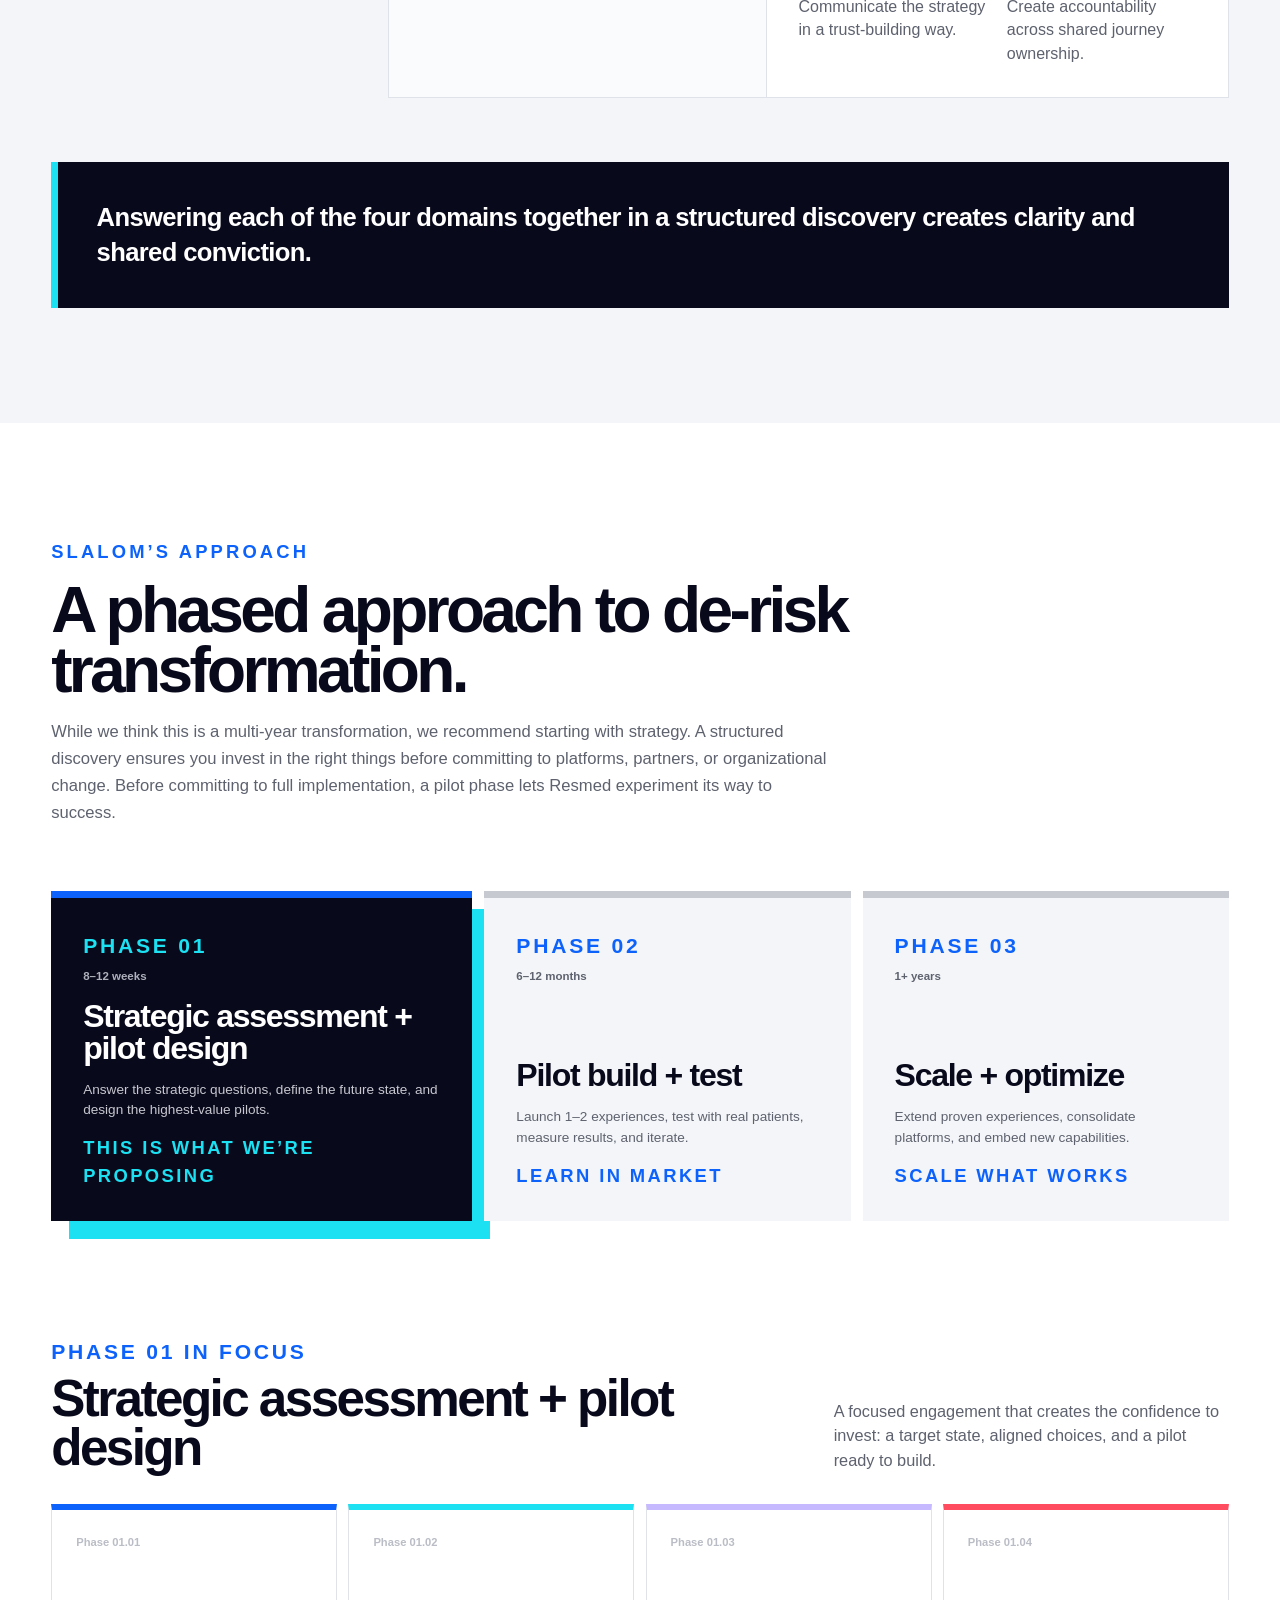
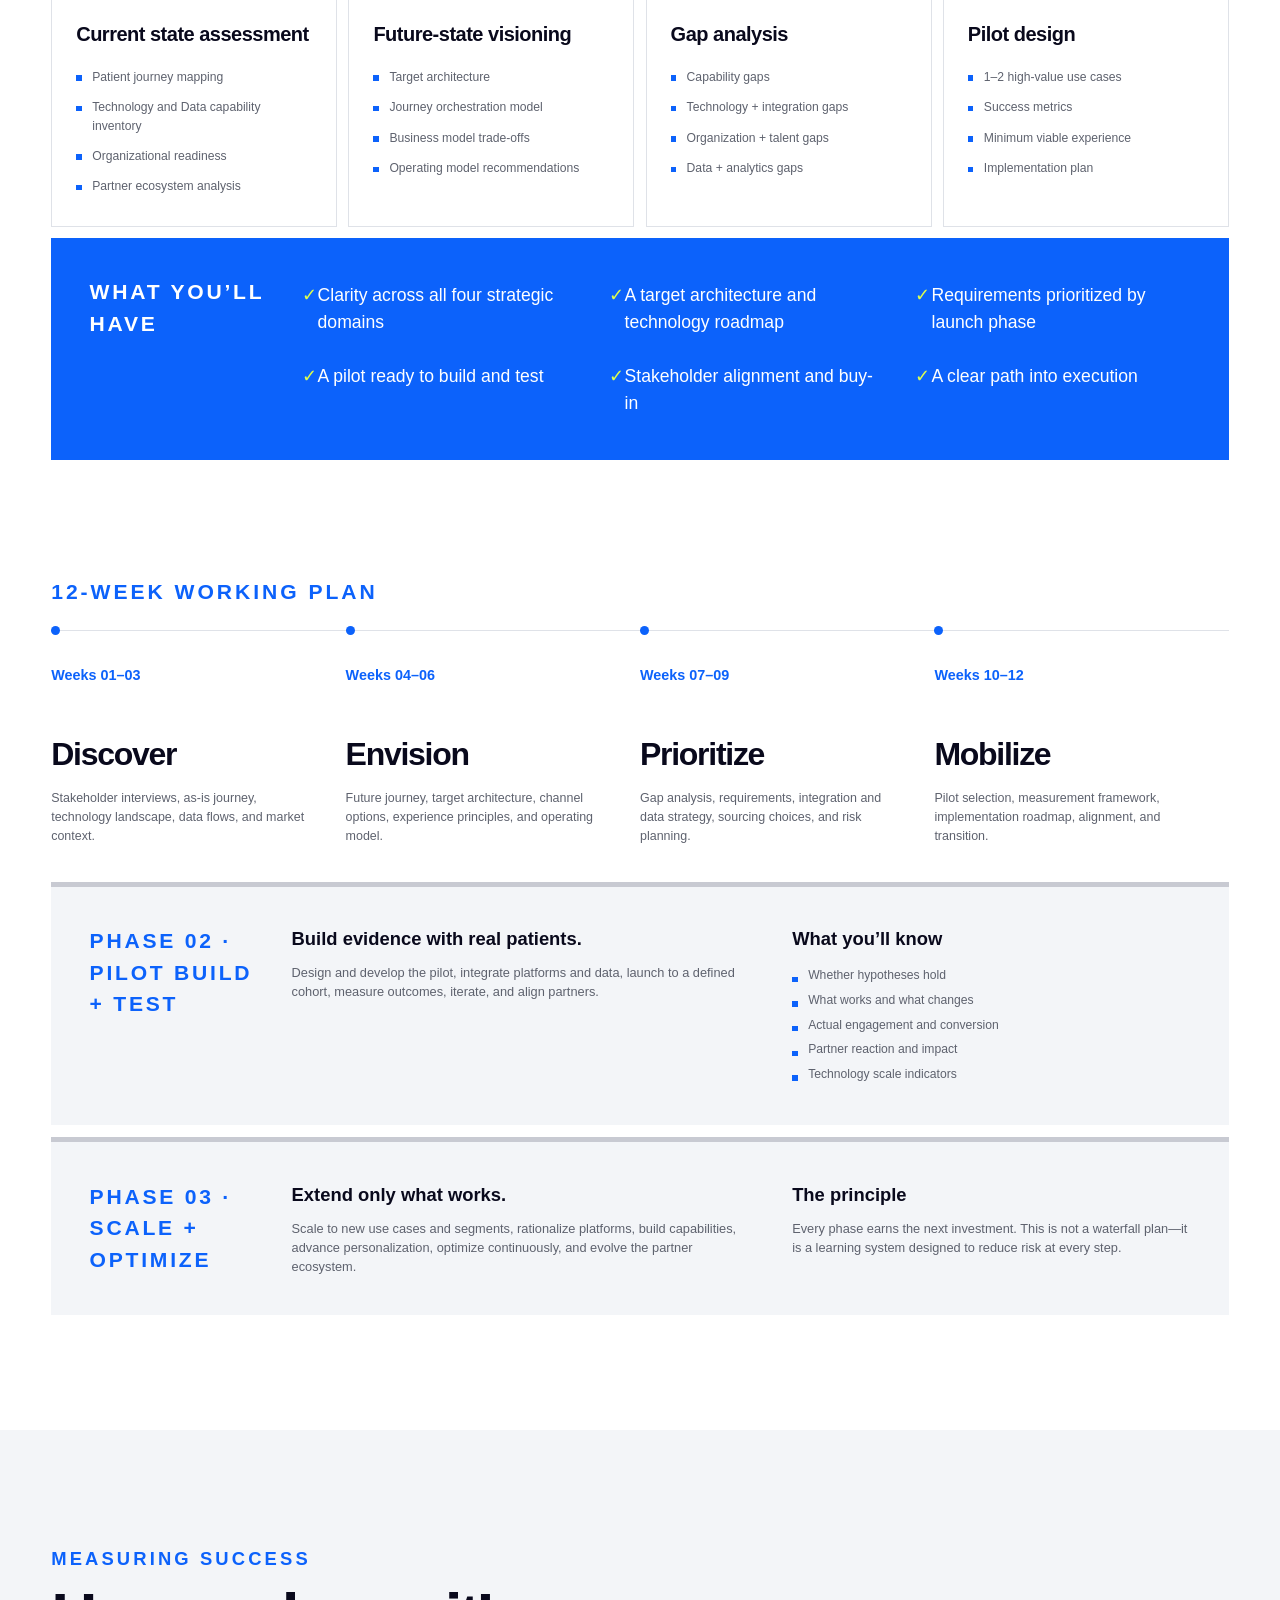
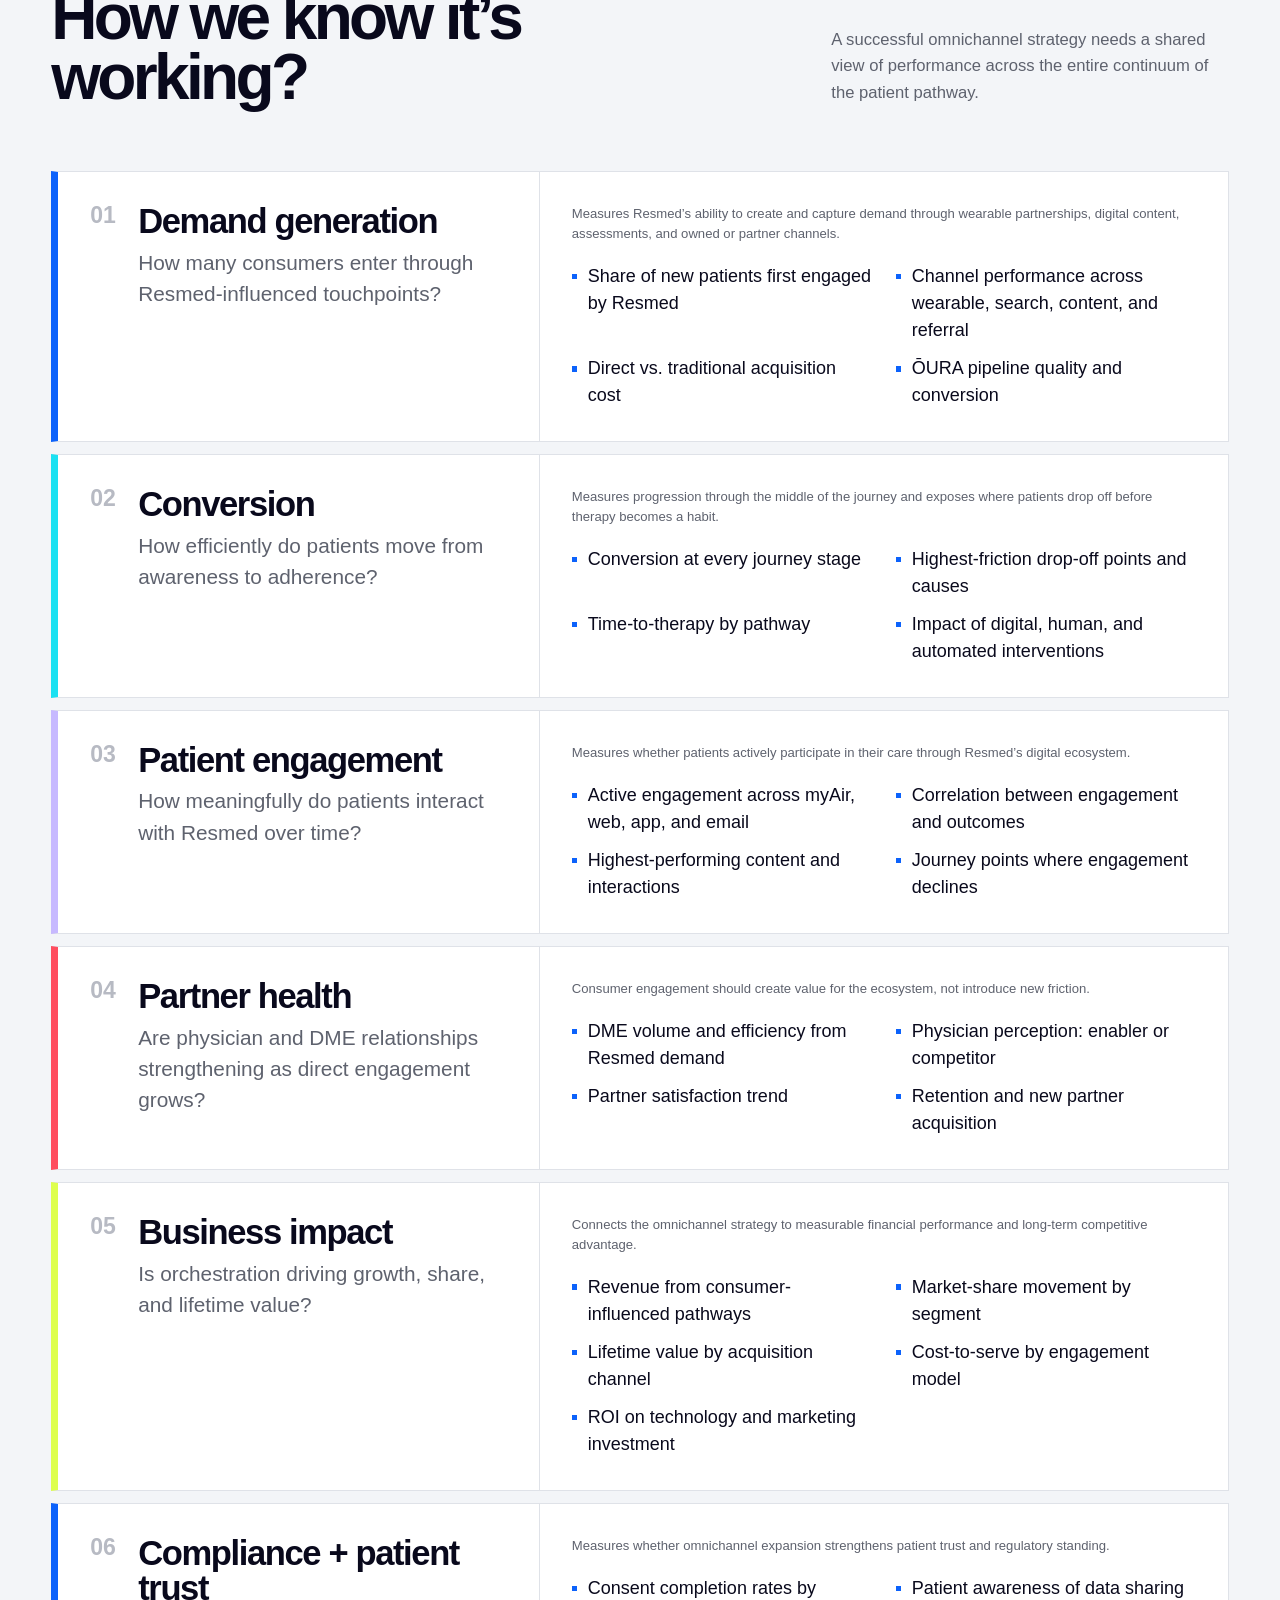
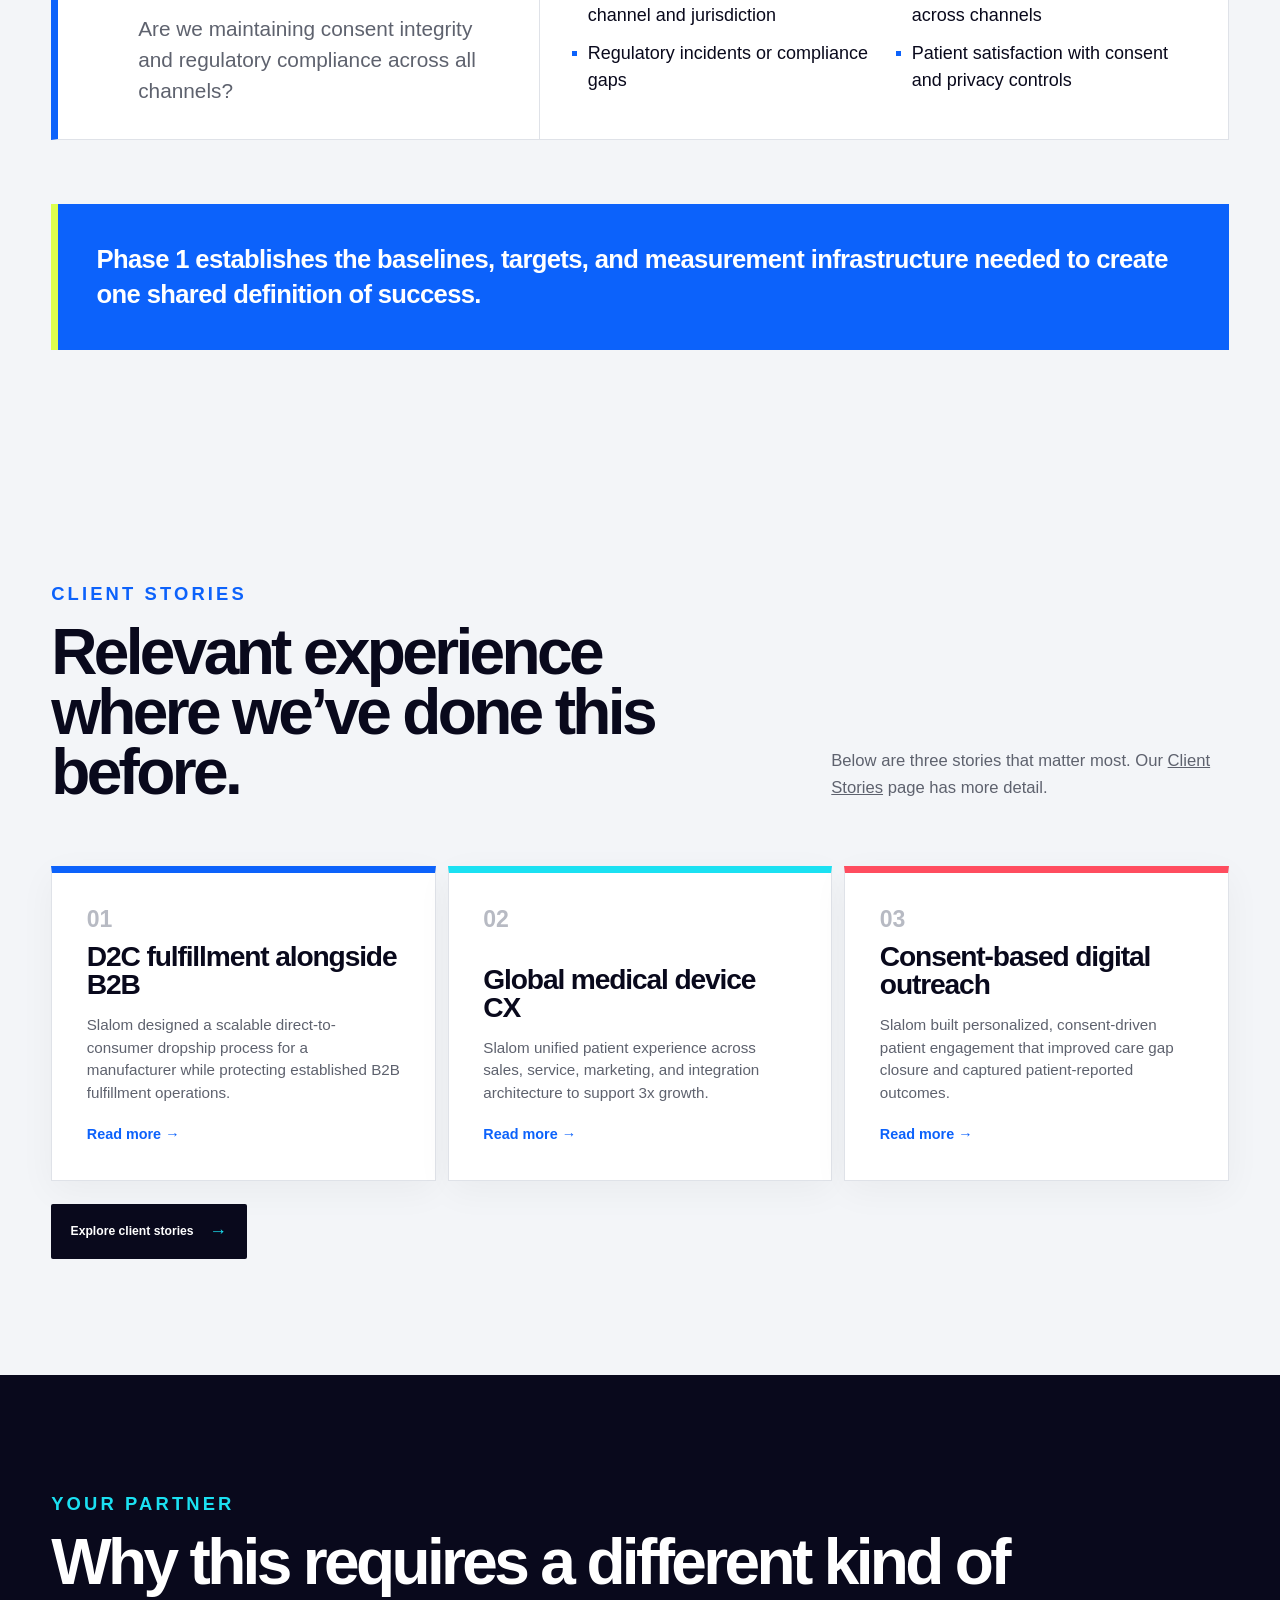
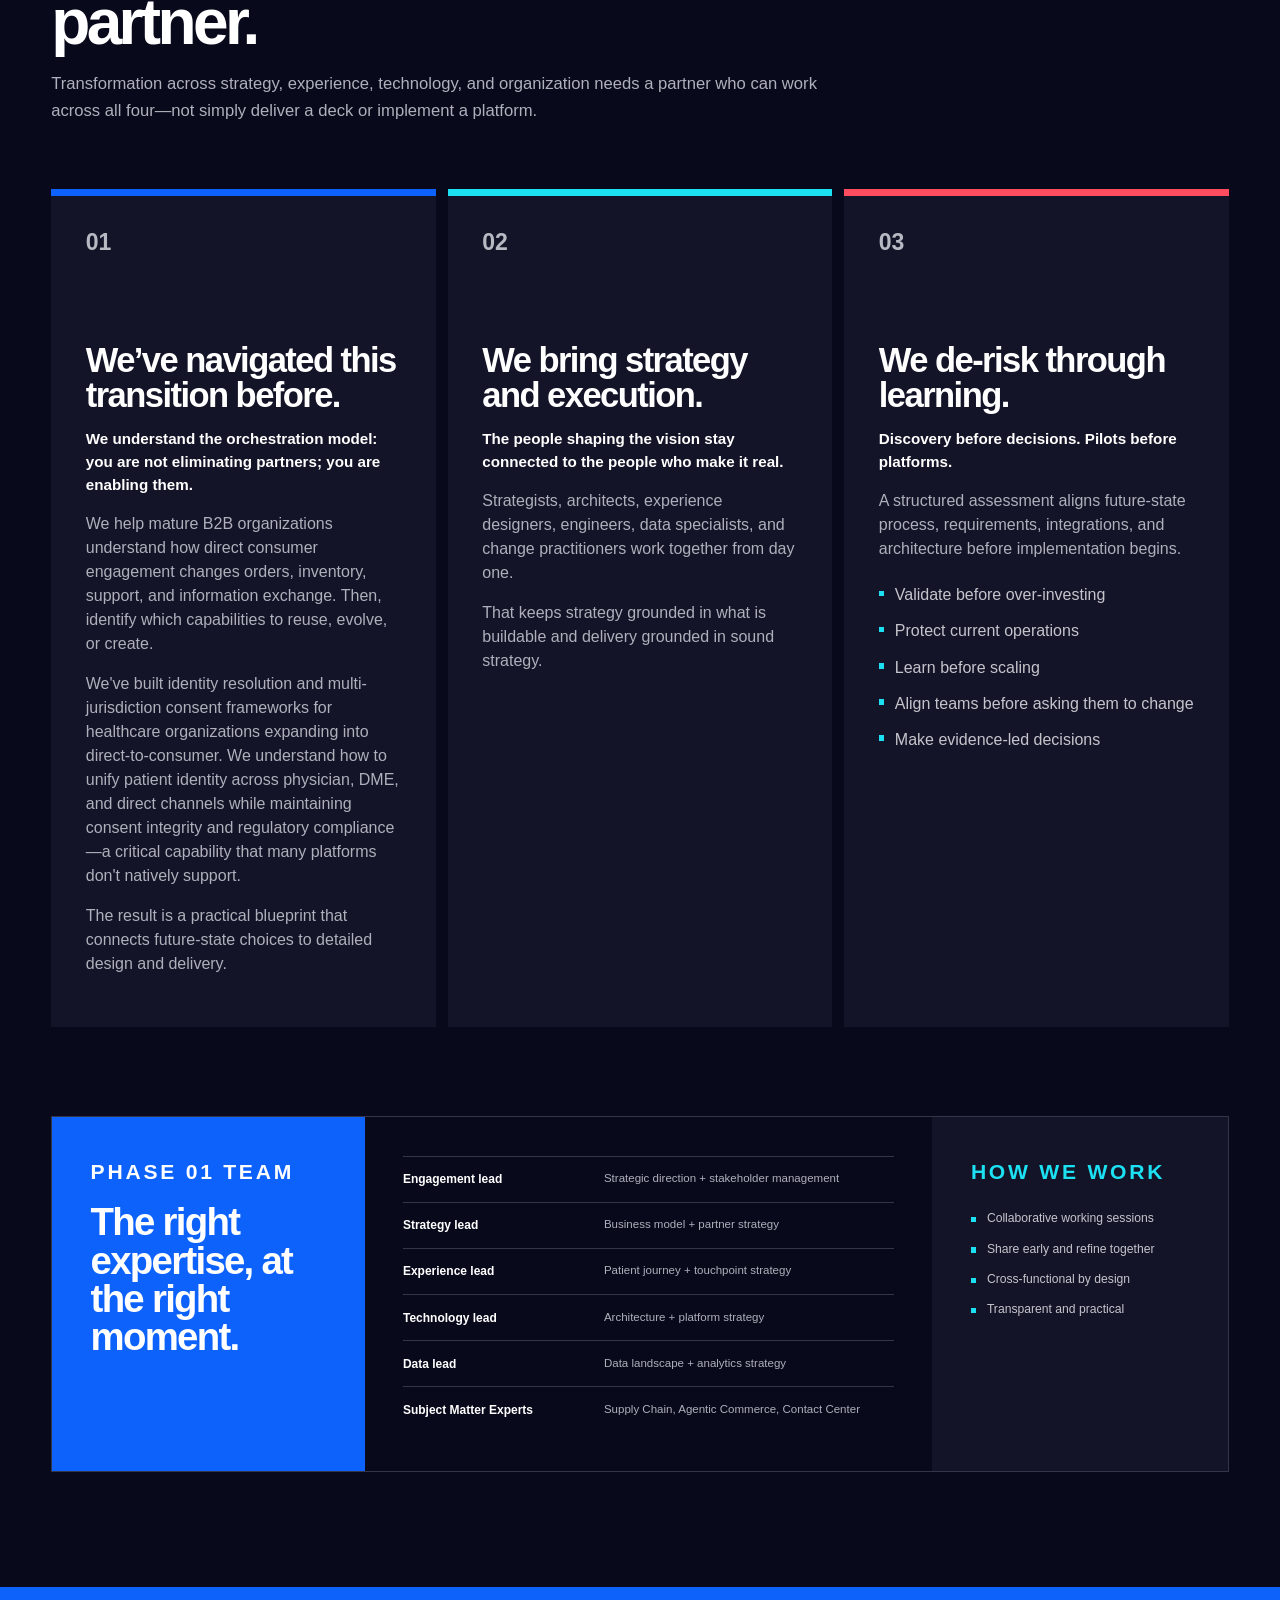
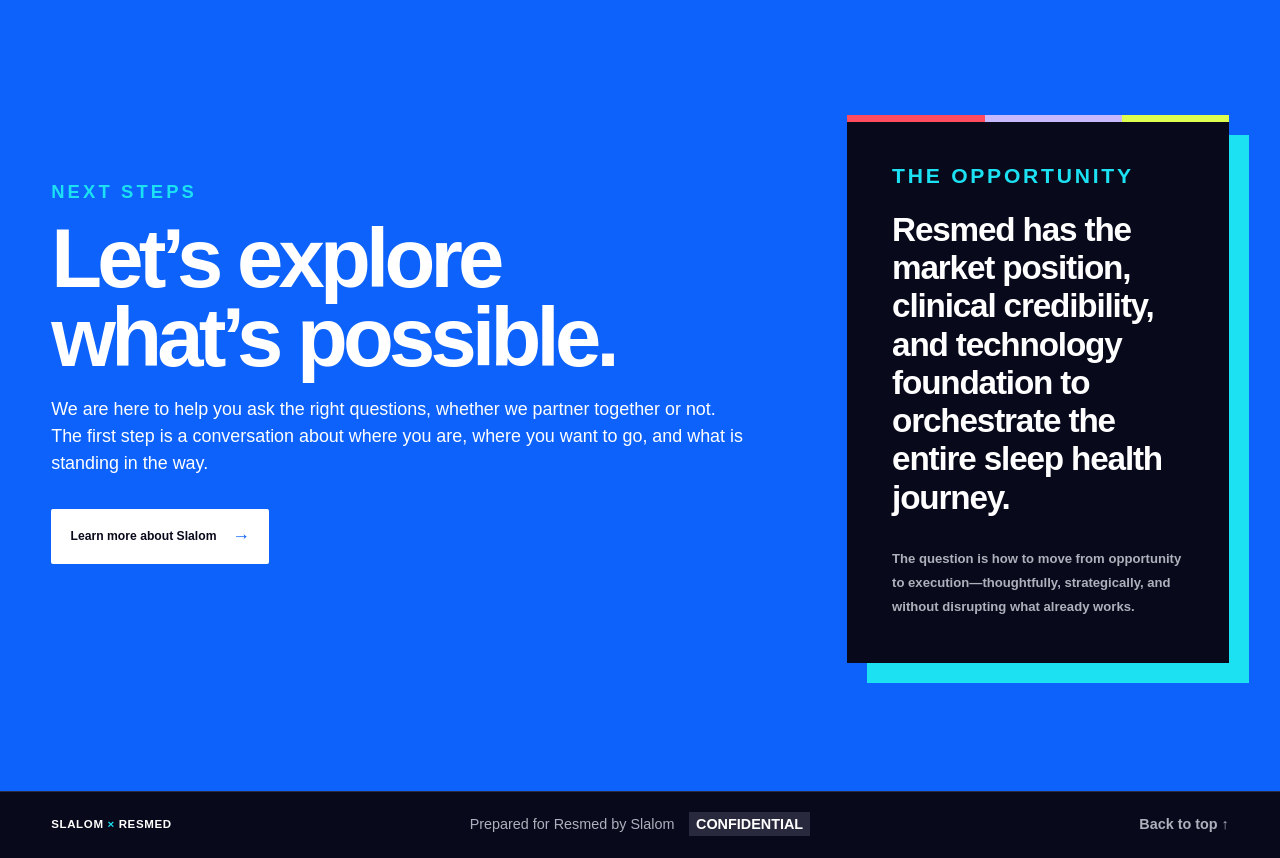
==== commit 598ff755: "added a perspecitves page" ====
--- a/index.html
+++ b/index.html
@@ -3,7 +3,6 @@
   <head>
     <meta charset="UTF-8" />
     <meta name="viewport" content="width=device-width, initial-scale=1.0" />
-    <meta name="theme-color" content="#09091c" />
     <link rel="icon" href="og.png" type="image/png" />
     <meta
       name="description"
@@ -44,6 +43,7 @@
         <a href="#success">Success</a>
         <a href="#why-slalom">Why Slalom</a>
         <a href="client-stories.html">Client Stories</a>
+        <a href="perspectives.html">Perspectives</a>
         <a href="#next-steps">Next steps</a>
       </nav>
     </header>
--- a/styles.css
+++ b/styles.css
@@ -191,7 +191,7 @@
   display: flex;
   align-items: stretch;
   overflow-x: auto;
-  scrollbar-width: none;
+  -ms-overflow-style: none;
 }
 
 .site-nav::-webkit-scrollbar { display: none; }
@@ -1375,8 +1375,120 @@
   line-height: 1.5;
 }
 
+.story-detail .story-link {
+  display: inline-block;
+  margin-top: 1rem;
+  color: var(--blue);
+  font-size: 0.9rem;
+  font-weight: 850;
+  text-decoration: none;
+}
+
+.story-detail .story-link:hover {
+  text-decoration: underline;
+  text-underline-offset: 4px;
+}
+
 .story-return {
   margin-top: 1.4rem;
+}
+
+.perspectives-hero {
+  min-height: 52svh;
+  display: grid;
+  align-items: center;
+  background:
+    radial-gradient(circle at 86% 10%, rgba(12, 98, 251, 0.12) 0 8%, transparent 20%),
+    linear-gradient(135deg, #fff 0 68%, #f3f5f8 68%);
+}
+
+.perspectives-hero-grid {
+  display: grid;
+  grid-template-columns: minmax(0, 1.1fr) minmax(260px, 0.6fr);
+  align-items: end;
+  gap: clamp(2rem, 5vw, 5rem);
+}
+
+.perspectives-hero h1 {
+  max-width: 900px;
+  margin-bottom: 0;
+  font-size: clamp(3.2rem, 6vw, 6.4rem);
+  line-height: 0.92;
+  letter-spacing: -0.07em;
+}
+
+.perspectives-hero-lede {
+  margin-bottom: 0;
+  color: var(--muted);
+  font-size: clamp(1.05rem, 1.35vw, 1.3rem);
+  line-height: 1.6;
+}
+
+.perspective-grid {
+  display: grid;
+  grid-template-columns: repeat(3, minmax(0, 1fr));
+  gap: 1rem;
+}
+
+.perspective-card {
+  display: flex;
+  flex-direction: column;
+  min-height: 100%;
+  padding: clamp(1.5rem, 2.1vw, 2.4rem);
+  background: var(--paper);
+  border-top: 7px solid var(--blue);
+  box-shadow: var(--shadow);
+}
+
+.perspective-card:nth-child(2) { border-top-color: var(--cyan); }
+.perspective-card:nth-child(3) { border-top-color: var(--coral); }
+
+.perspective-card span {
+  margin-bottom: auto;
+  color: var(--muted);
+  font-size: 0.7rem;
+  font-weight: 900;
+  letter-spacing: 0.14em;
+  text-transform: uppercase;
+}
+
+.perspective-card h3 {
+  margin: 1rem 0 0.8rem;
+  font-size: clamp(1.65rem, 2vw, 2.3rem);
+  line-height: 1.04;
+  letter-spacing: -0.05em;
+}
+
+.perspective-card p {
+  margin-bottom: 1.2rem;
+  color: var(--muted);
+  font-size: 1rem;
+  line-height: 1.6;
+}
+
+.perspective-card a {
+  display: inline-flex;
+  align-items: center;
+  gap: 0.35rem;
+  margin-top: auto;
+  color: var(--blue);
+  font-size: 0.9rem;
+  font-weight: 850;
+  text-decoration: none;
+}
+
+.perspective-card a:hover {
+  text-decoration: underline;
+  text-underline-offset: 4px;
+}
+
+.perspectives-return {
+  margin-top: 1.4rem;
+}
+
+@media (max-width: 900px) {
+  .perspectives-hero-grid,
+  .perspective-grid { grid-template-columns: 1fr; }
 }
 
 .partner {
@@ -1659,7 +1771,7 @@
   .difference-grid { grid-template-columns: 1fr; }
   .force-card,
   .proof-card,
-  .difference { min-height: auto; }
+  .difference { min-height: 0; }
   .story-detail { grid-template-columns: 1fr; }
   .story-detail header { border-right: 0; border-bottom: 1px solid var(--line); }
   .force-card .index-mark,
@@ -1684,7 +1796,7 @@
   html { scroll-padding-top: 112px; }
   .brand-lockup { justify-content: space-between; }
   .brand-lockup small { font-size: 0.64rem; }
-  .hero { min-height: auto; padding-top: 4rem; }
+  .hero { min-height: 0; padding-top: 4rem; }
   .hero h1 { font-size: clamp(3.15rem, 15vw, 5.5rem); }
   .stories-hero h1 { font-size: clamp(3.15rem, 14vw, 5.5rem); }
   .hero-image { margin-right: 14px; box-shadow: 14px 14px 0 var(--cyan); }
@@ -1748,5 +1860,5 @@
   .hero-image,
   .market-pulse,
   .partner,
-  .next-steps { print-color-adjust: exact; -webkit-print-color-adjust: exact; }
-}
+  .next-steps { -webkit-print-color-adjust: exact; print-color-adjust: exact; }
+}
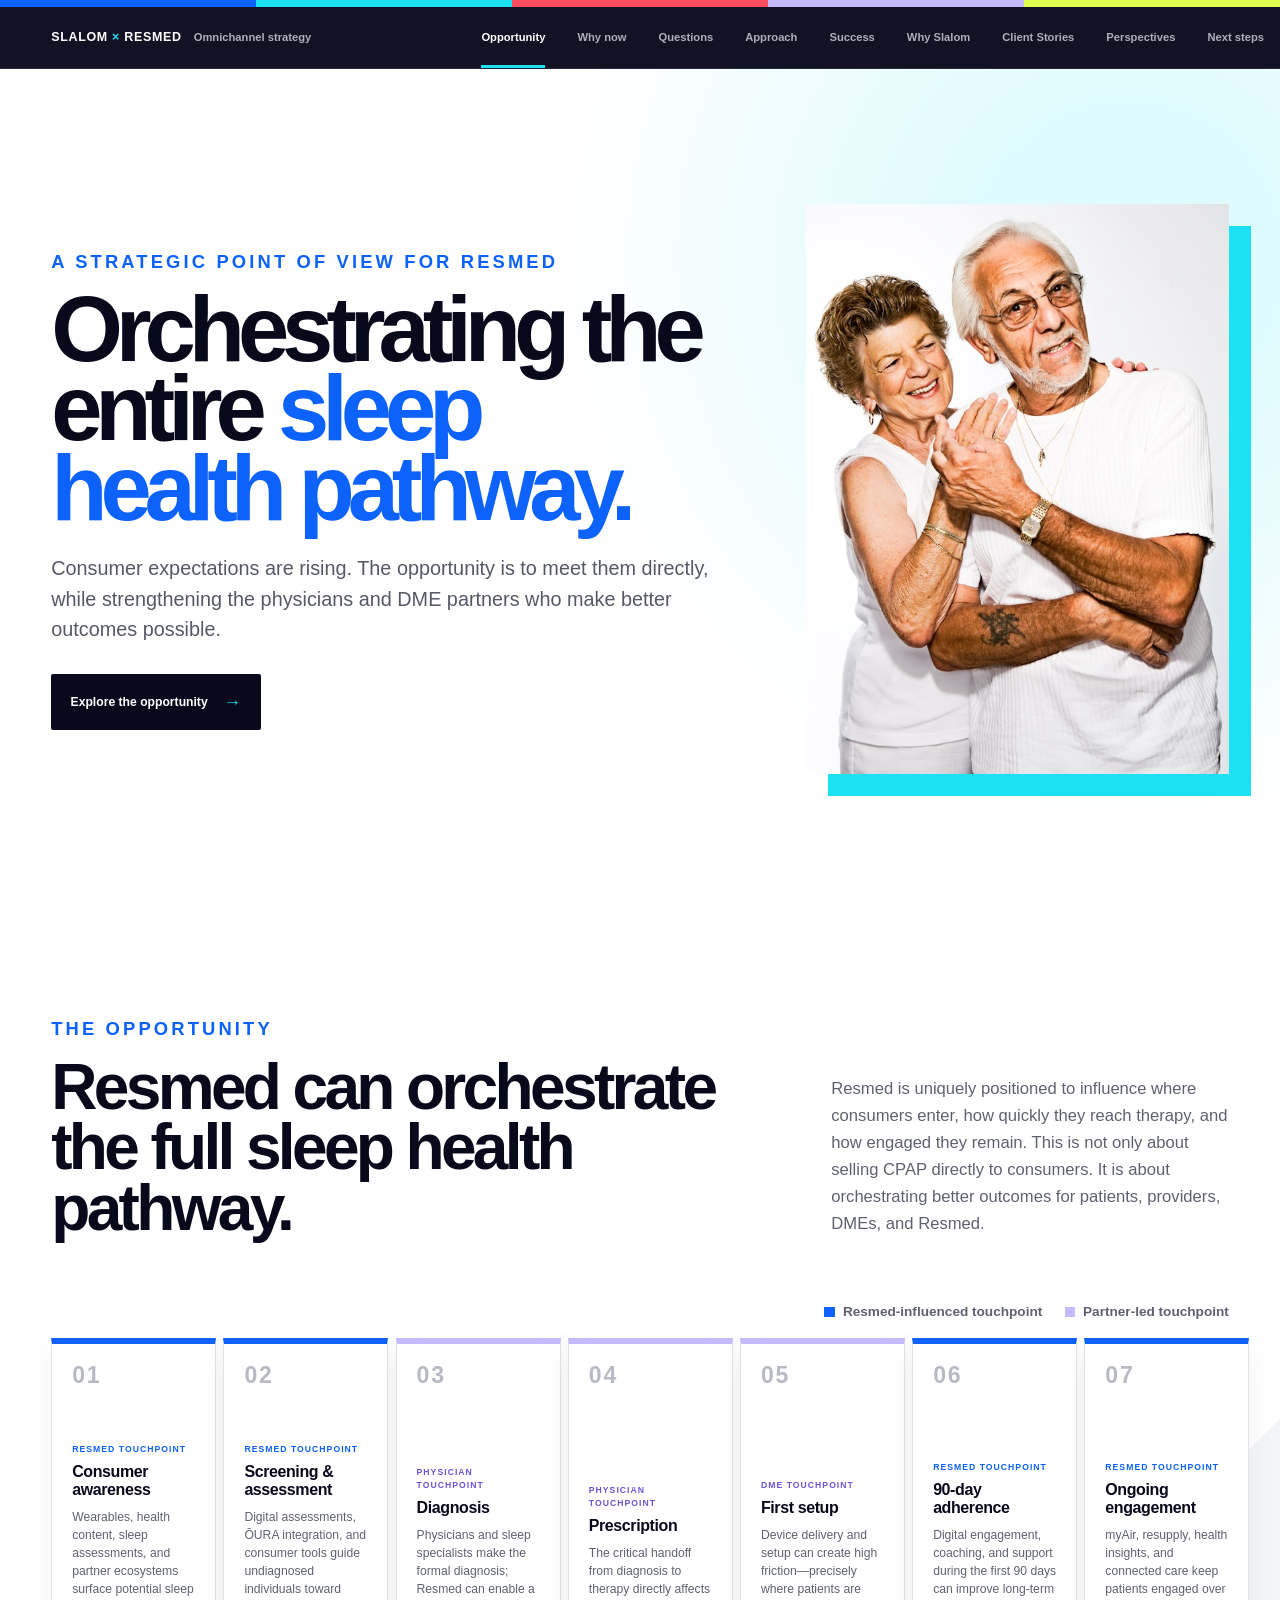
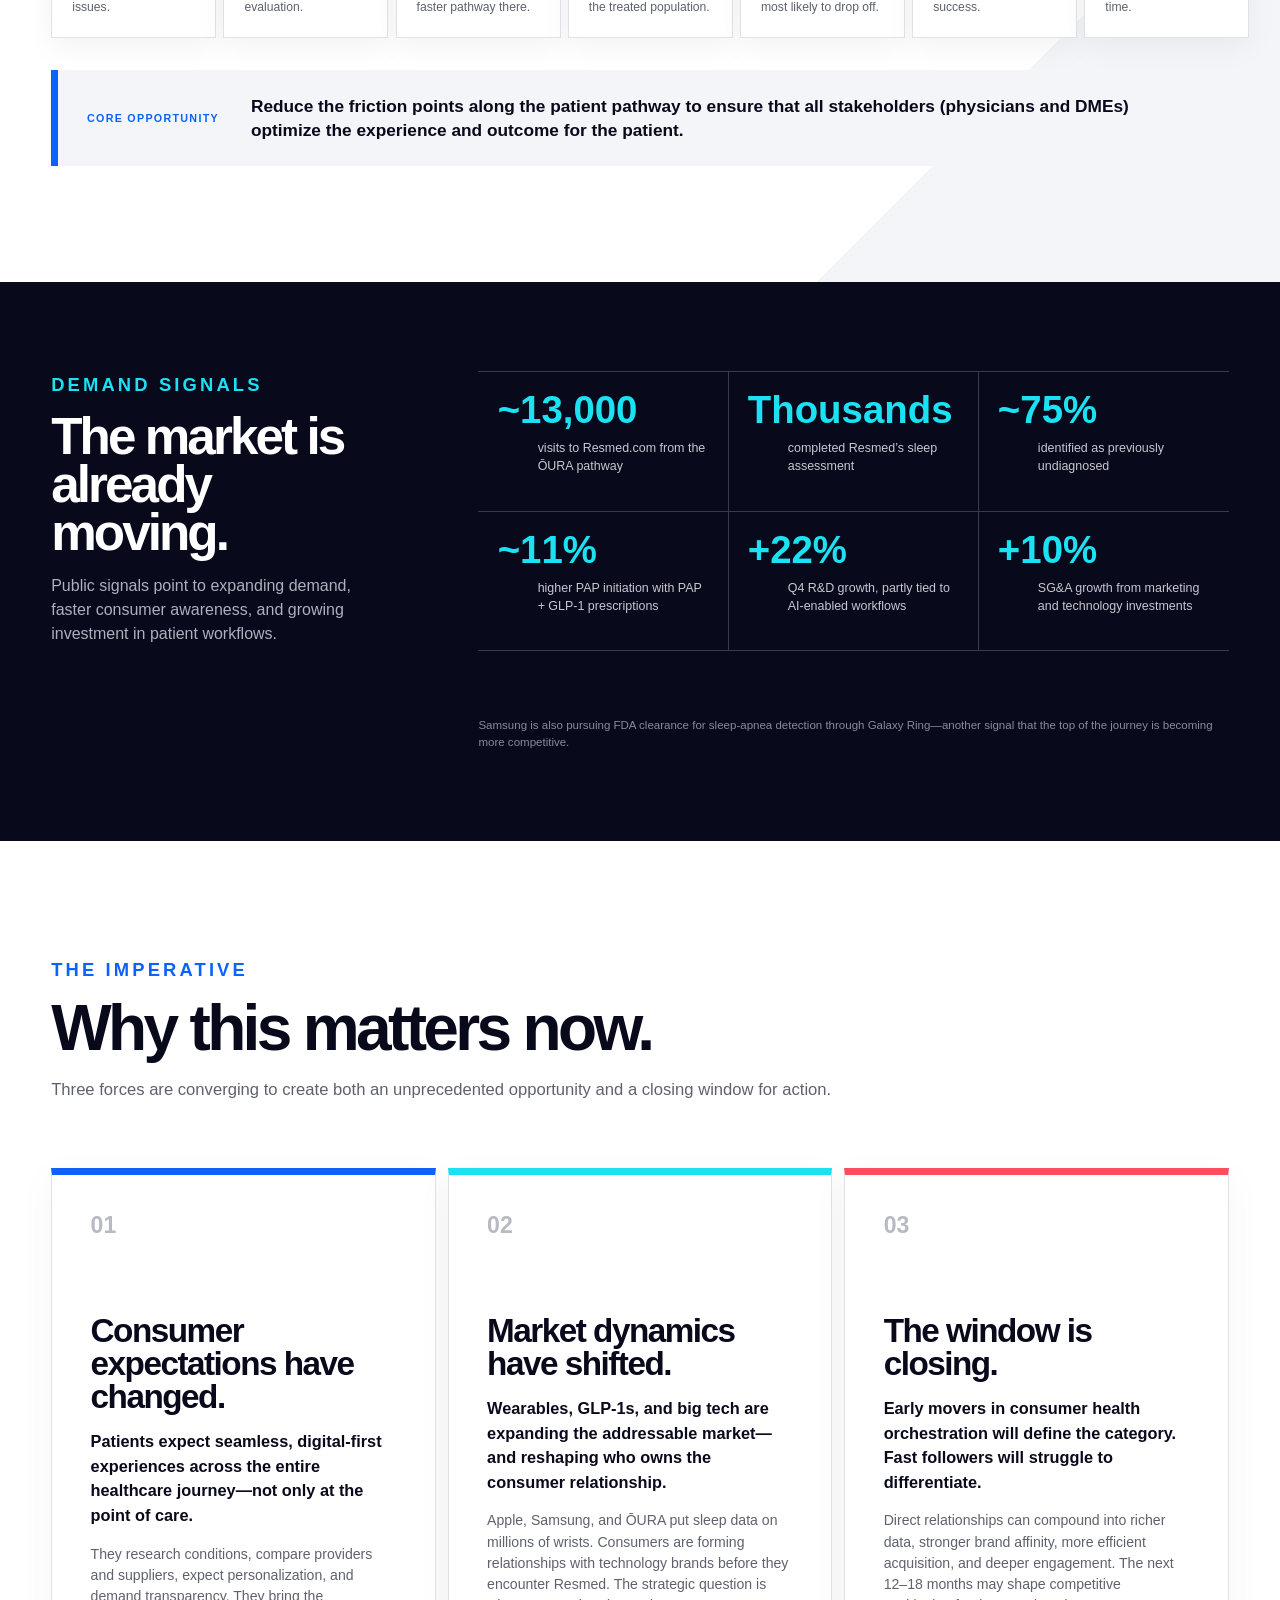
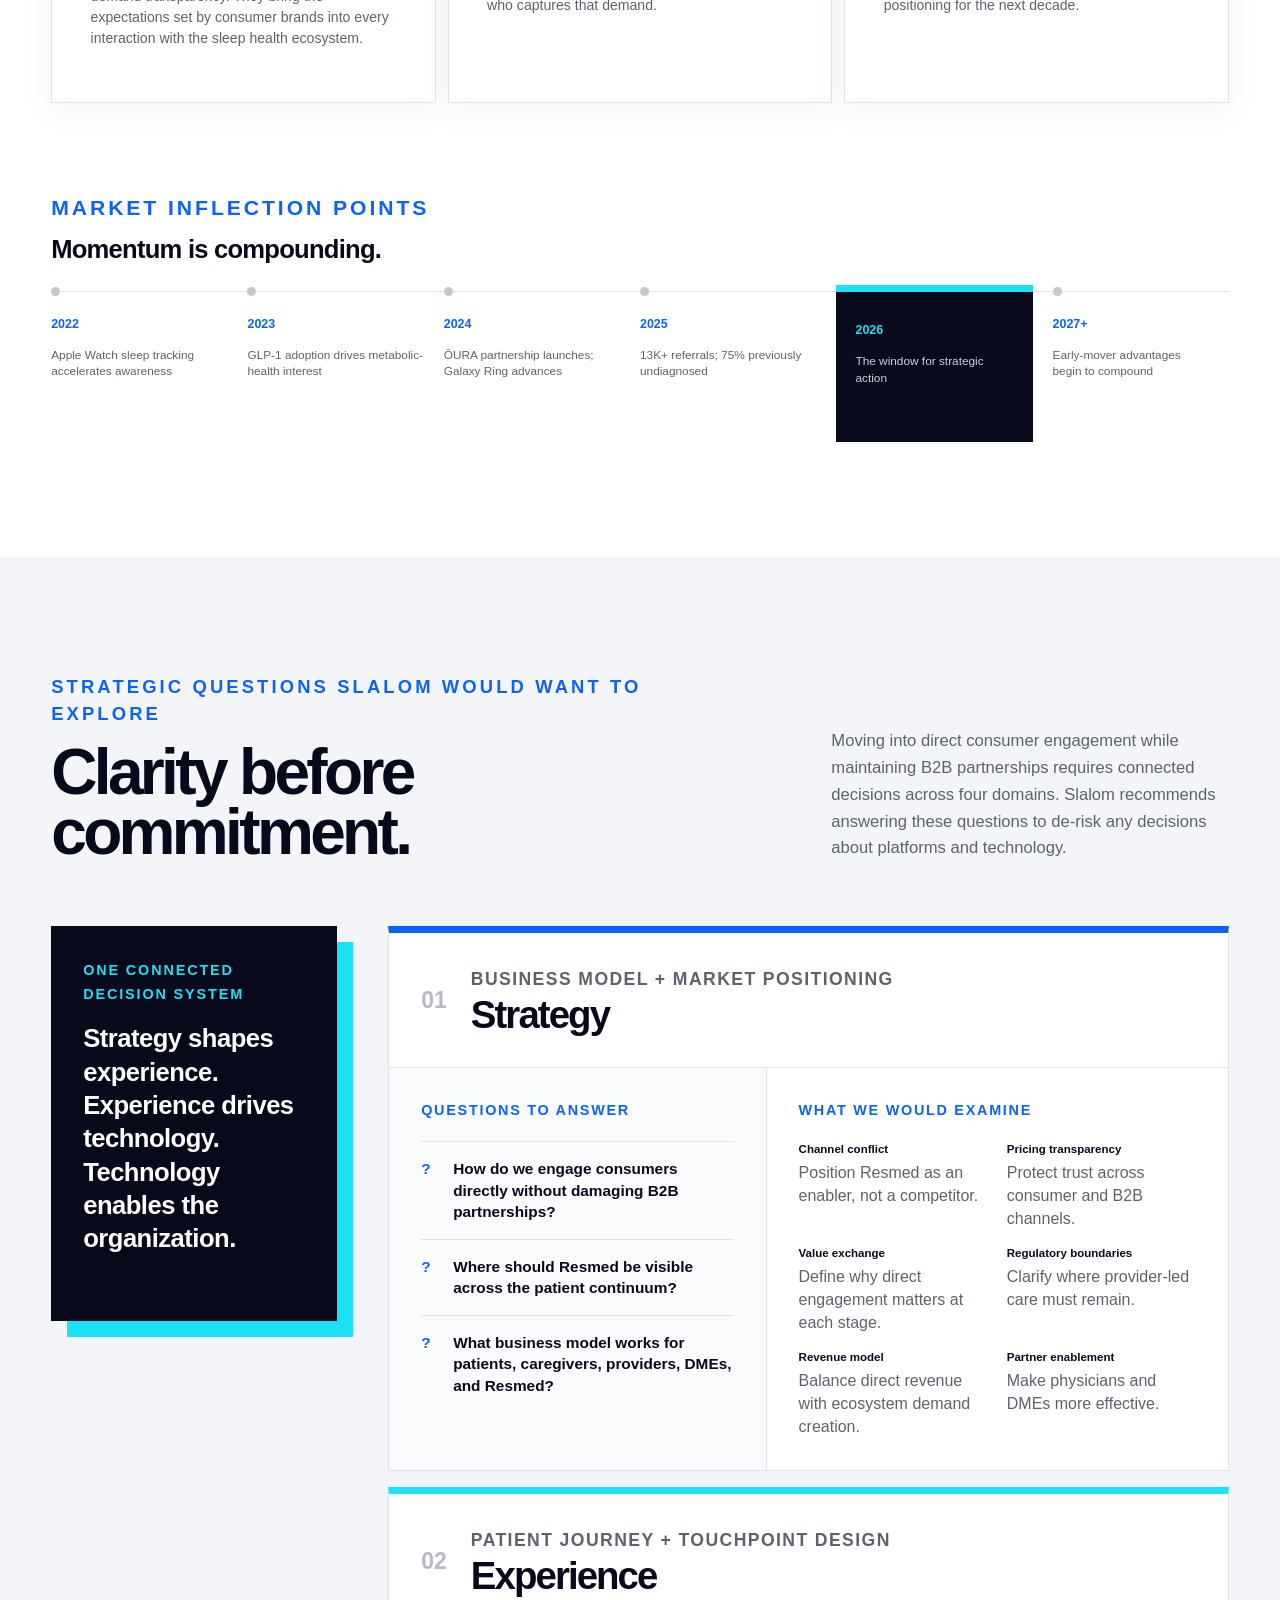
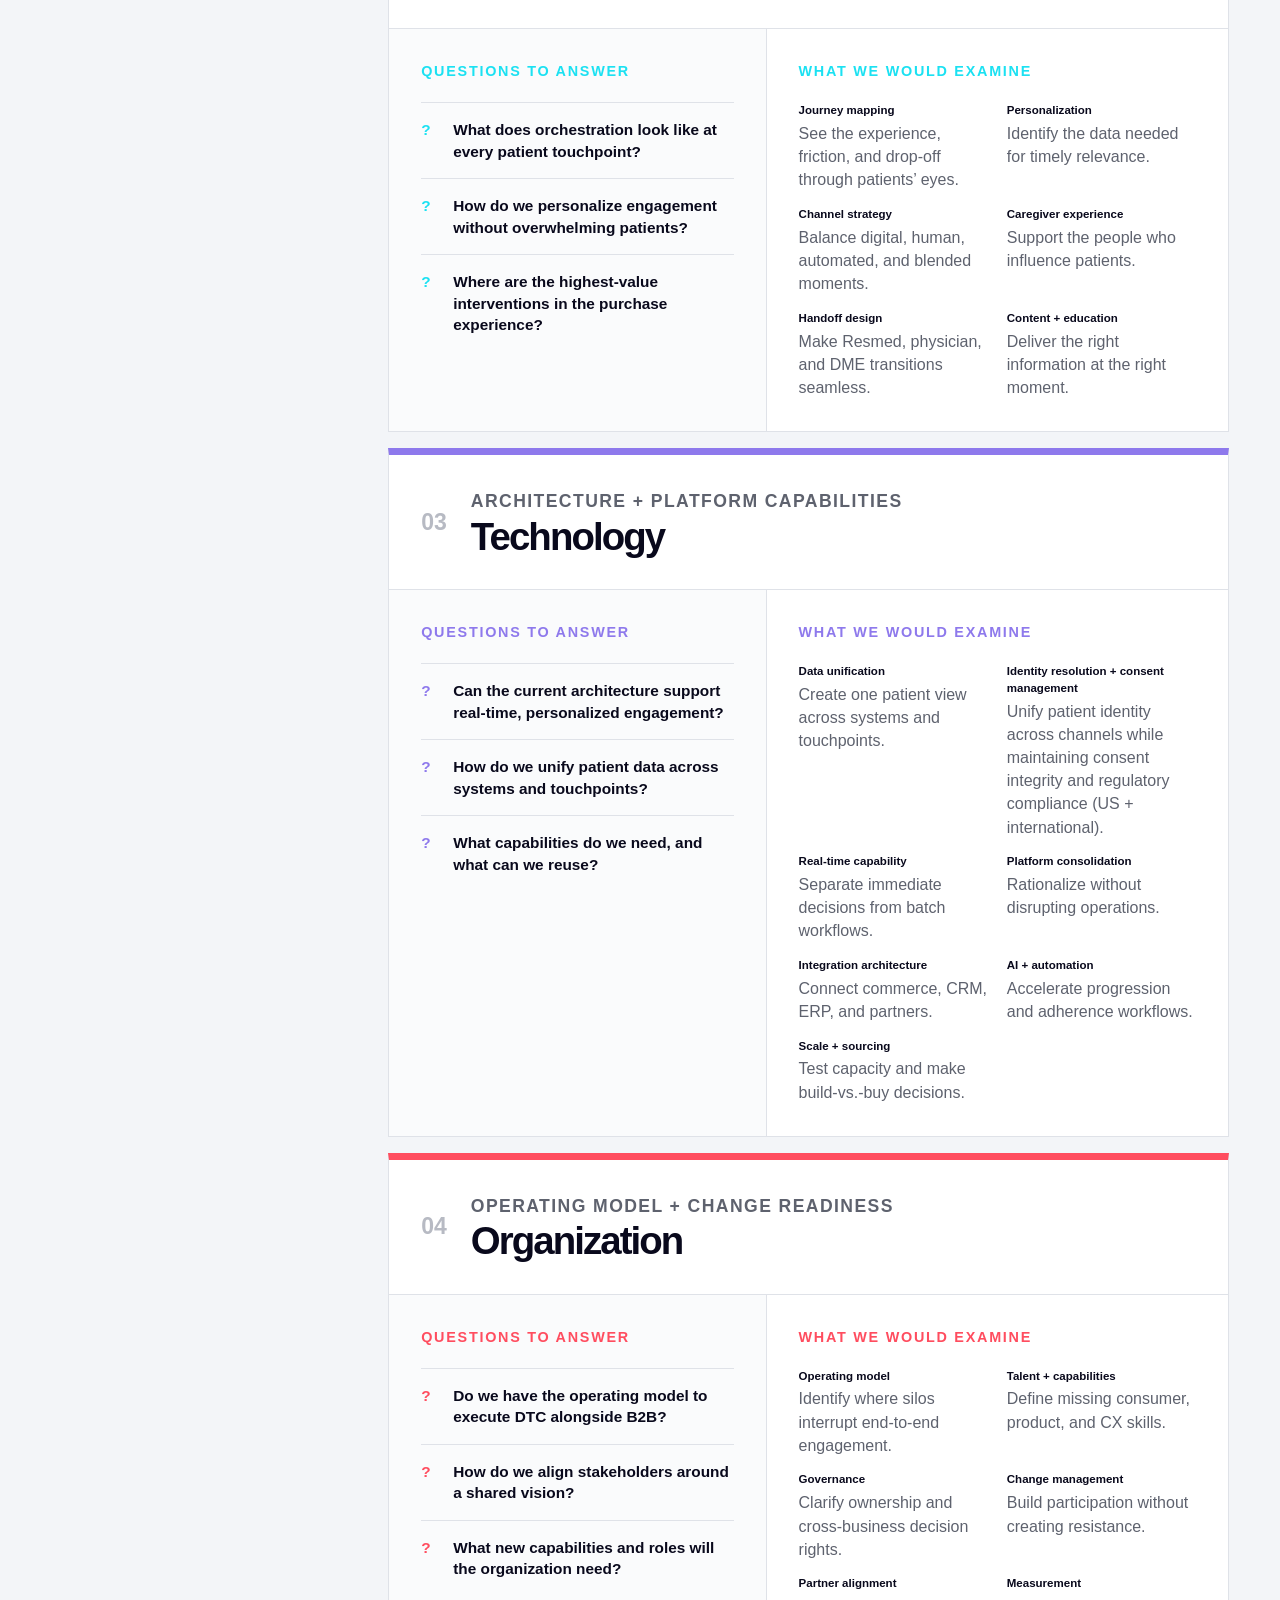
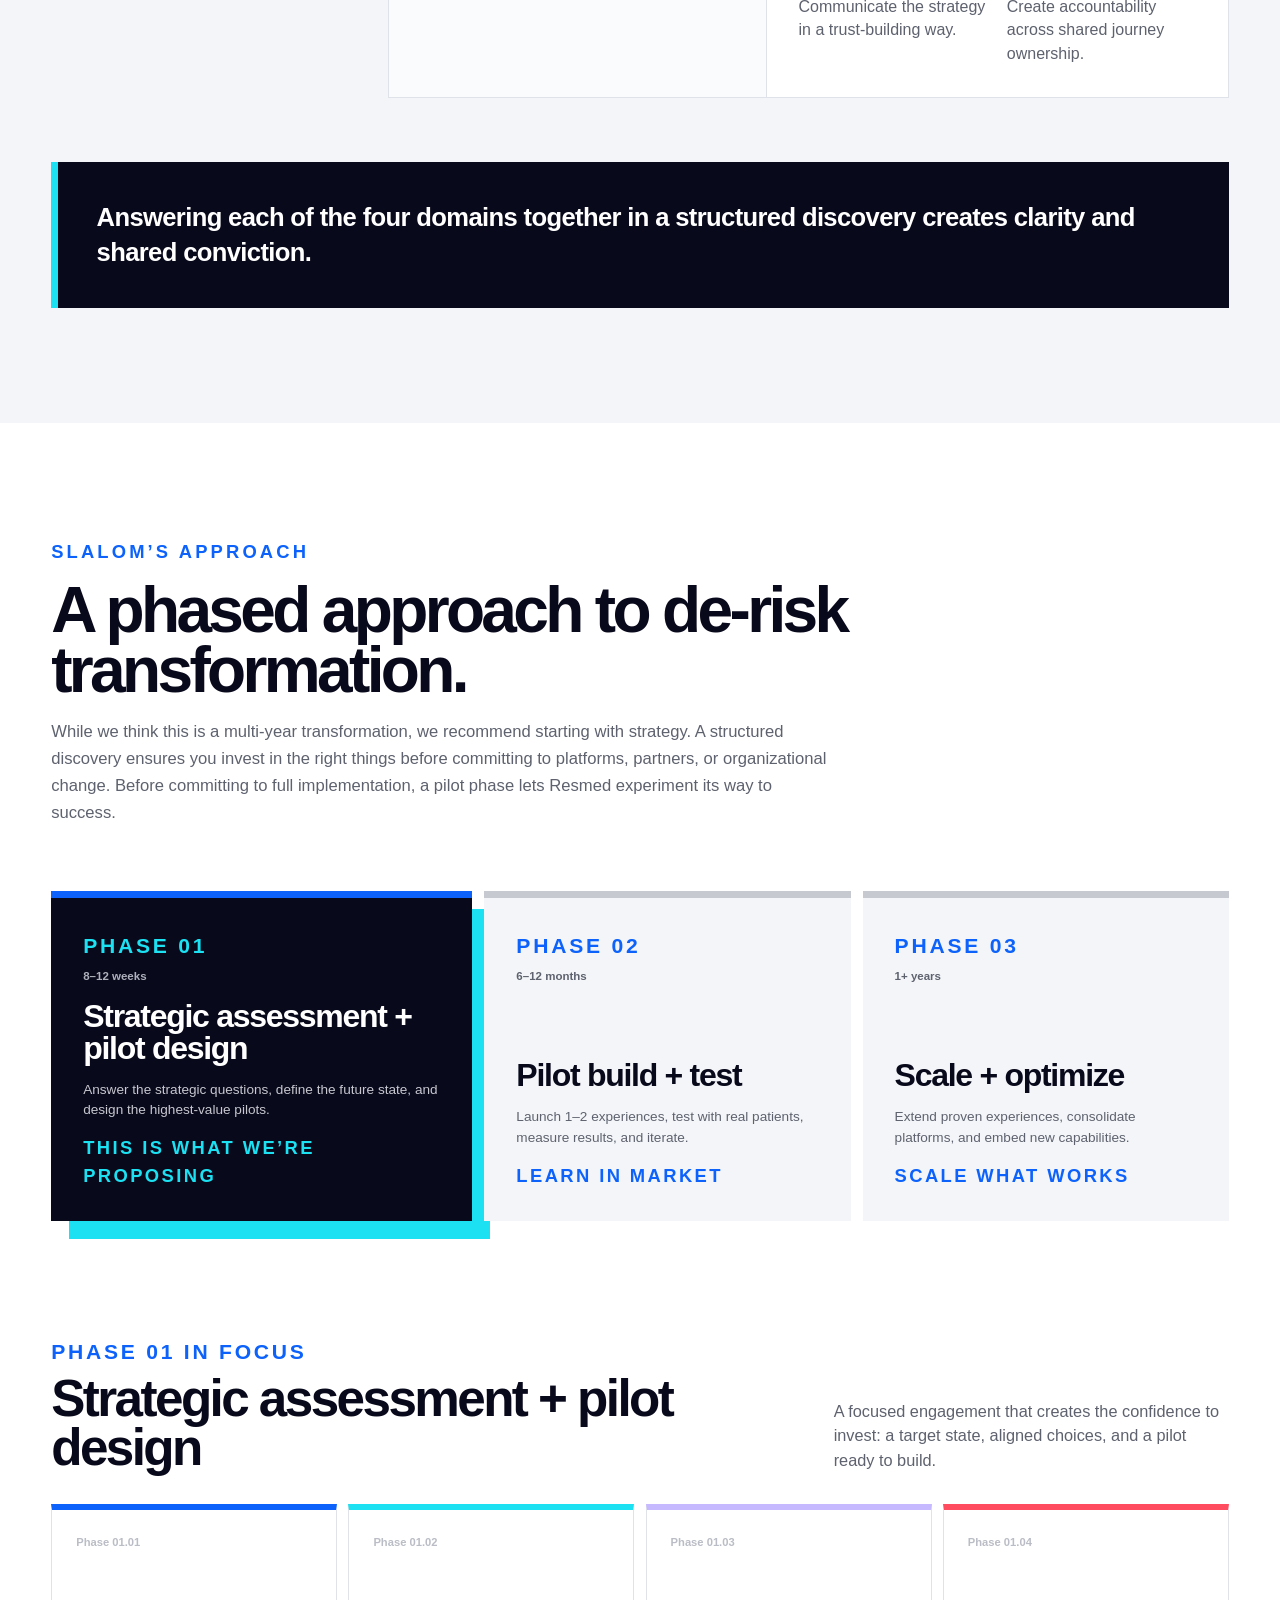
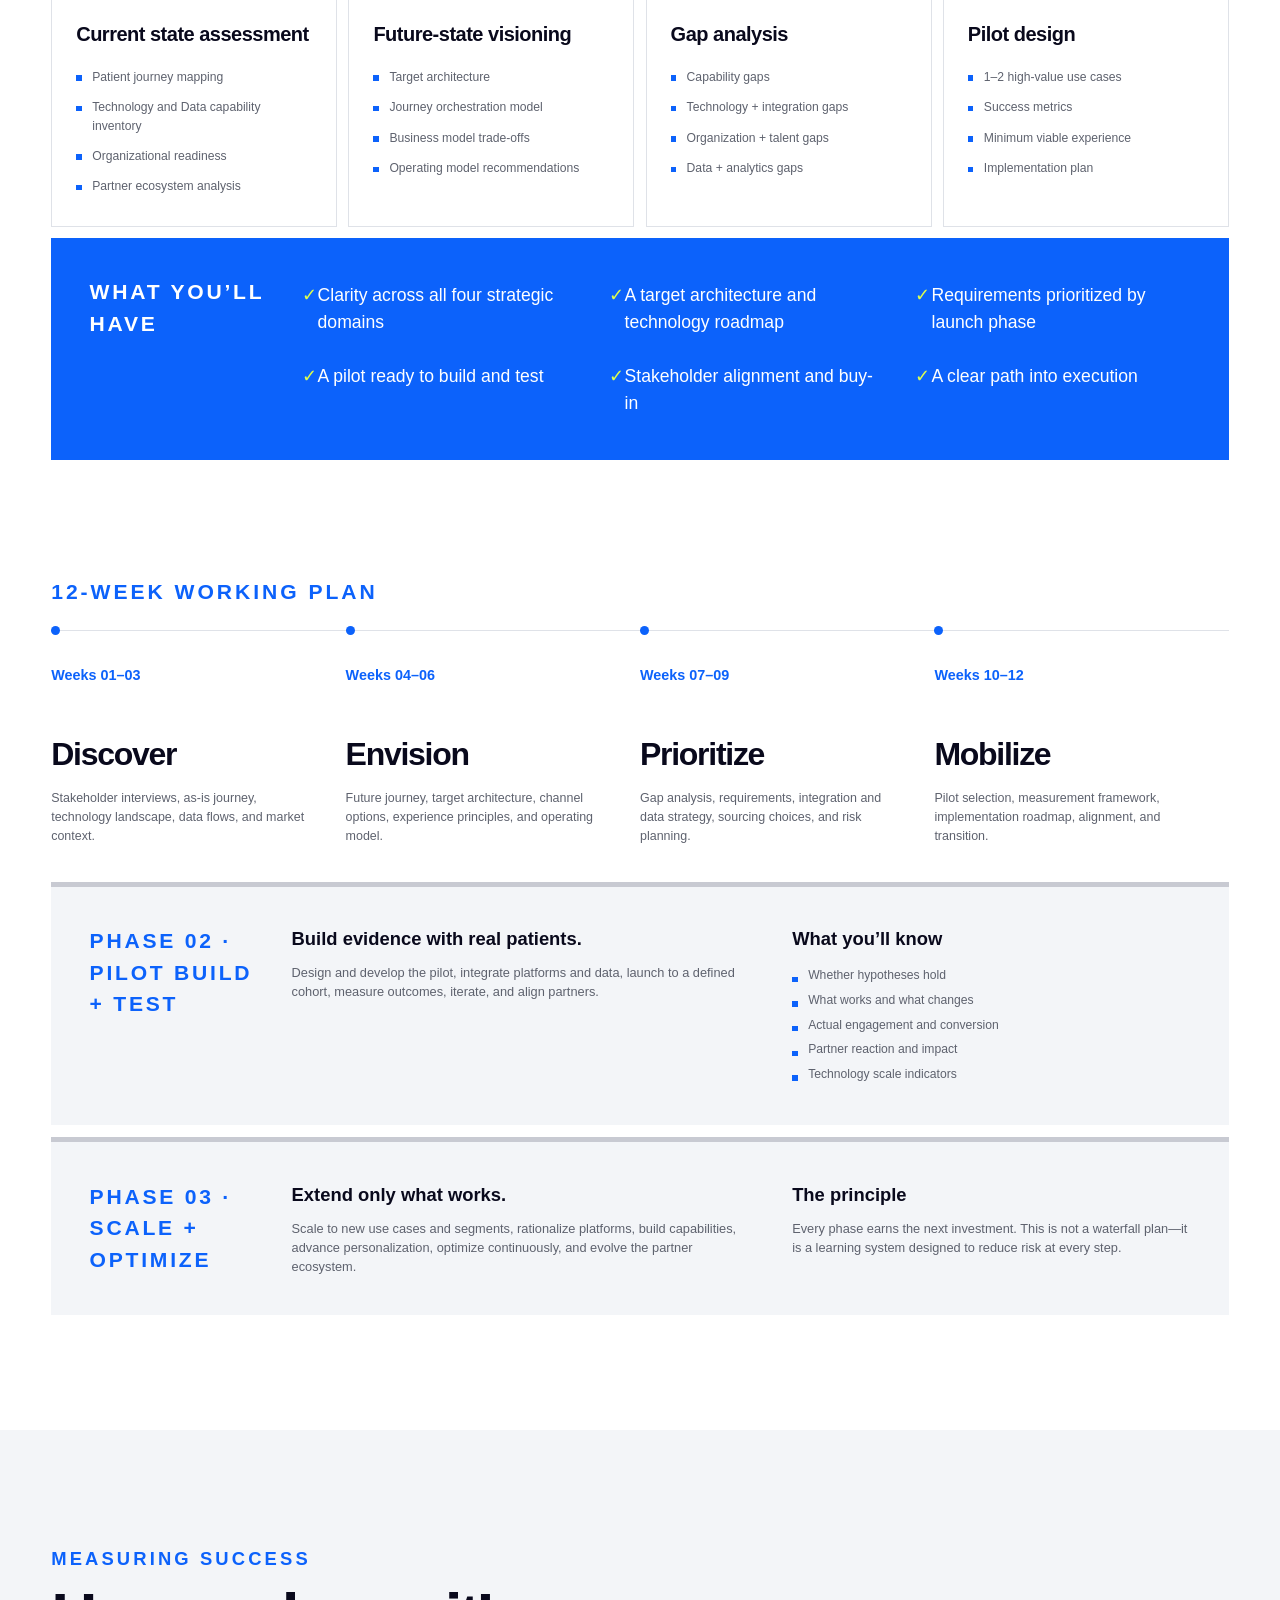
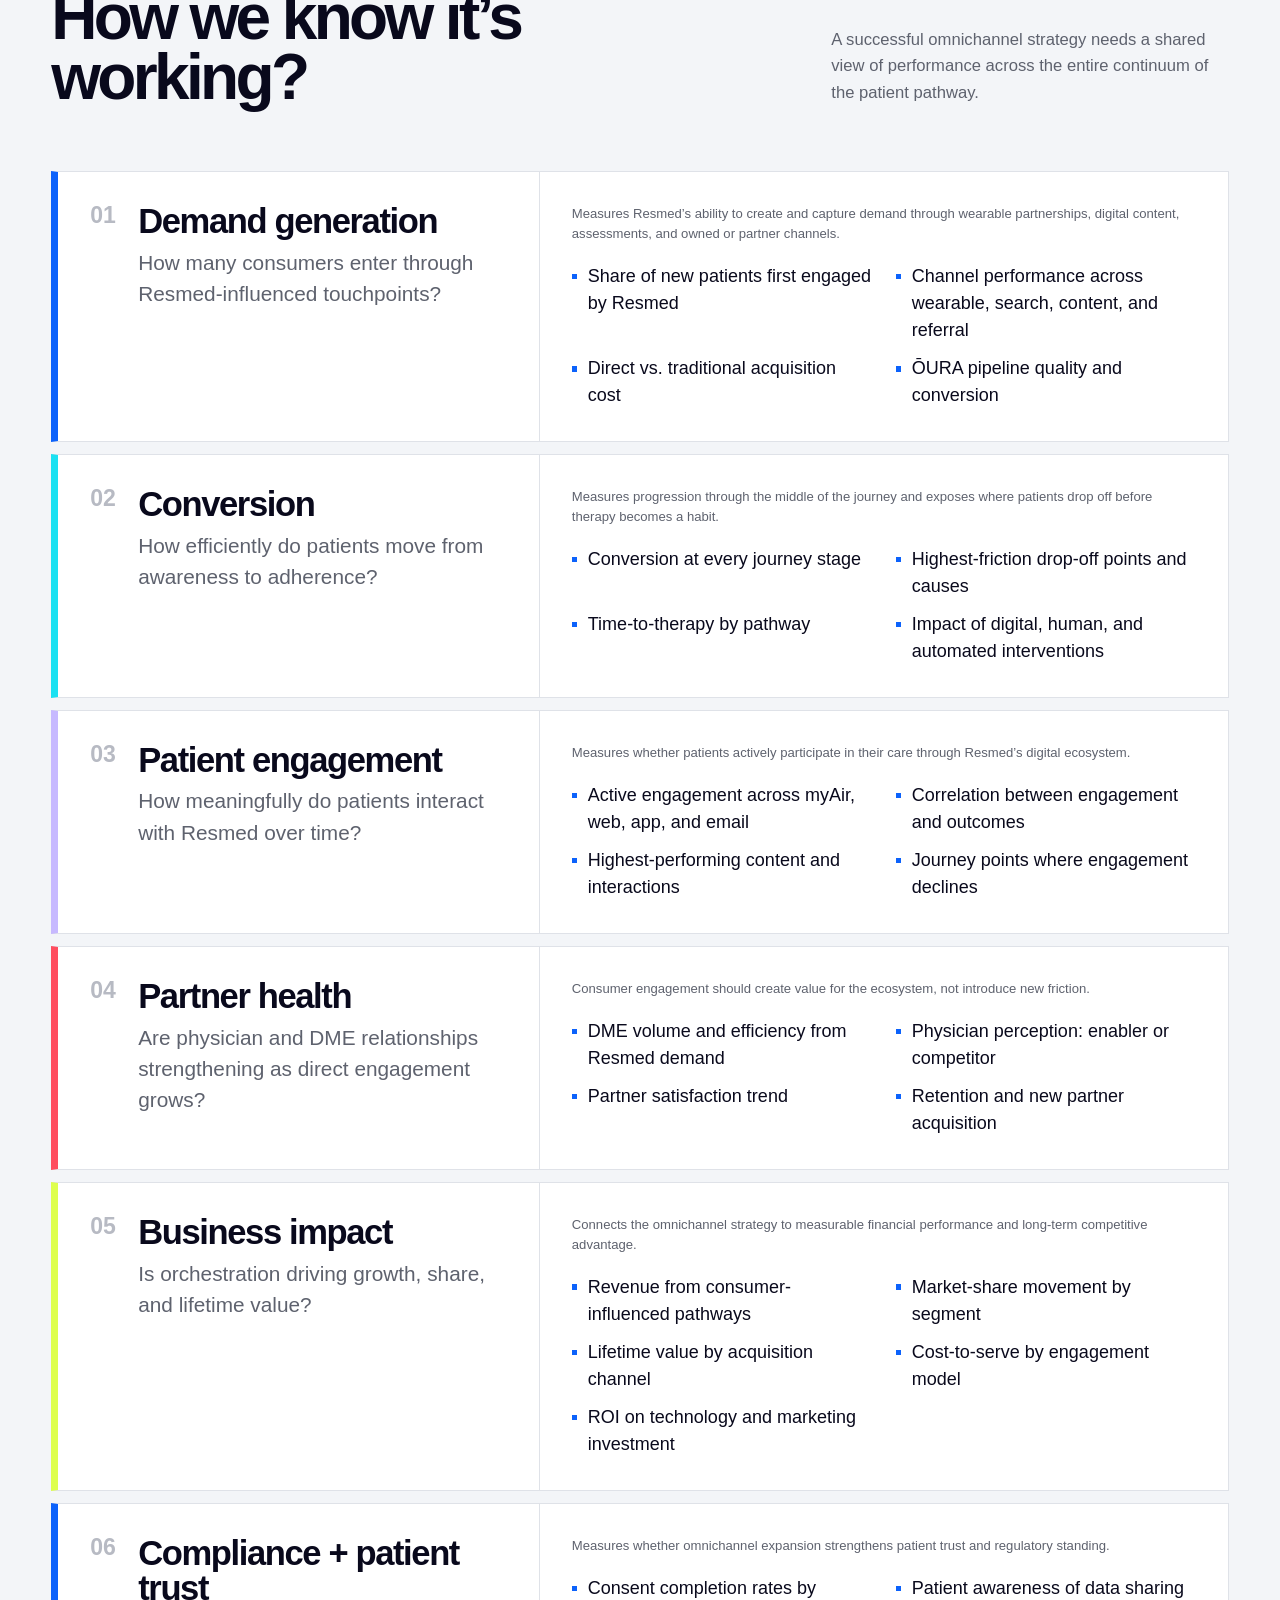
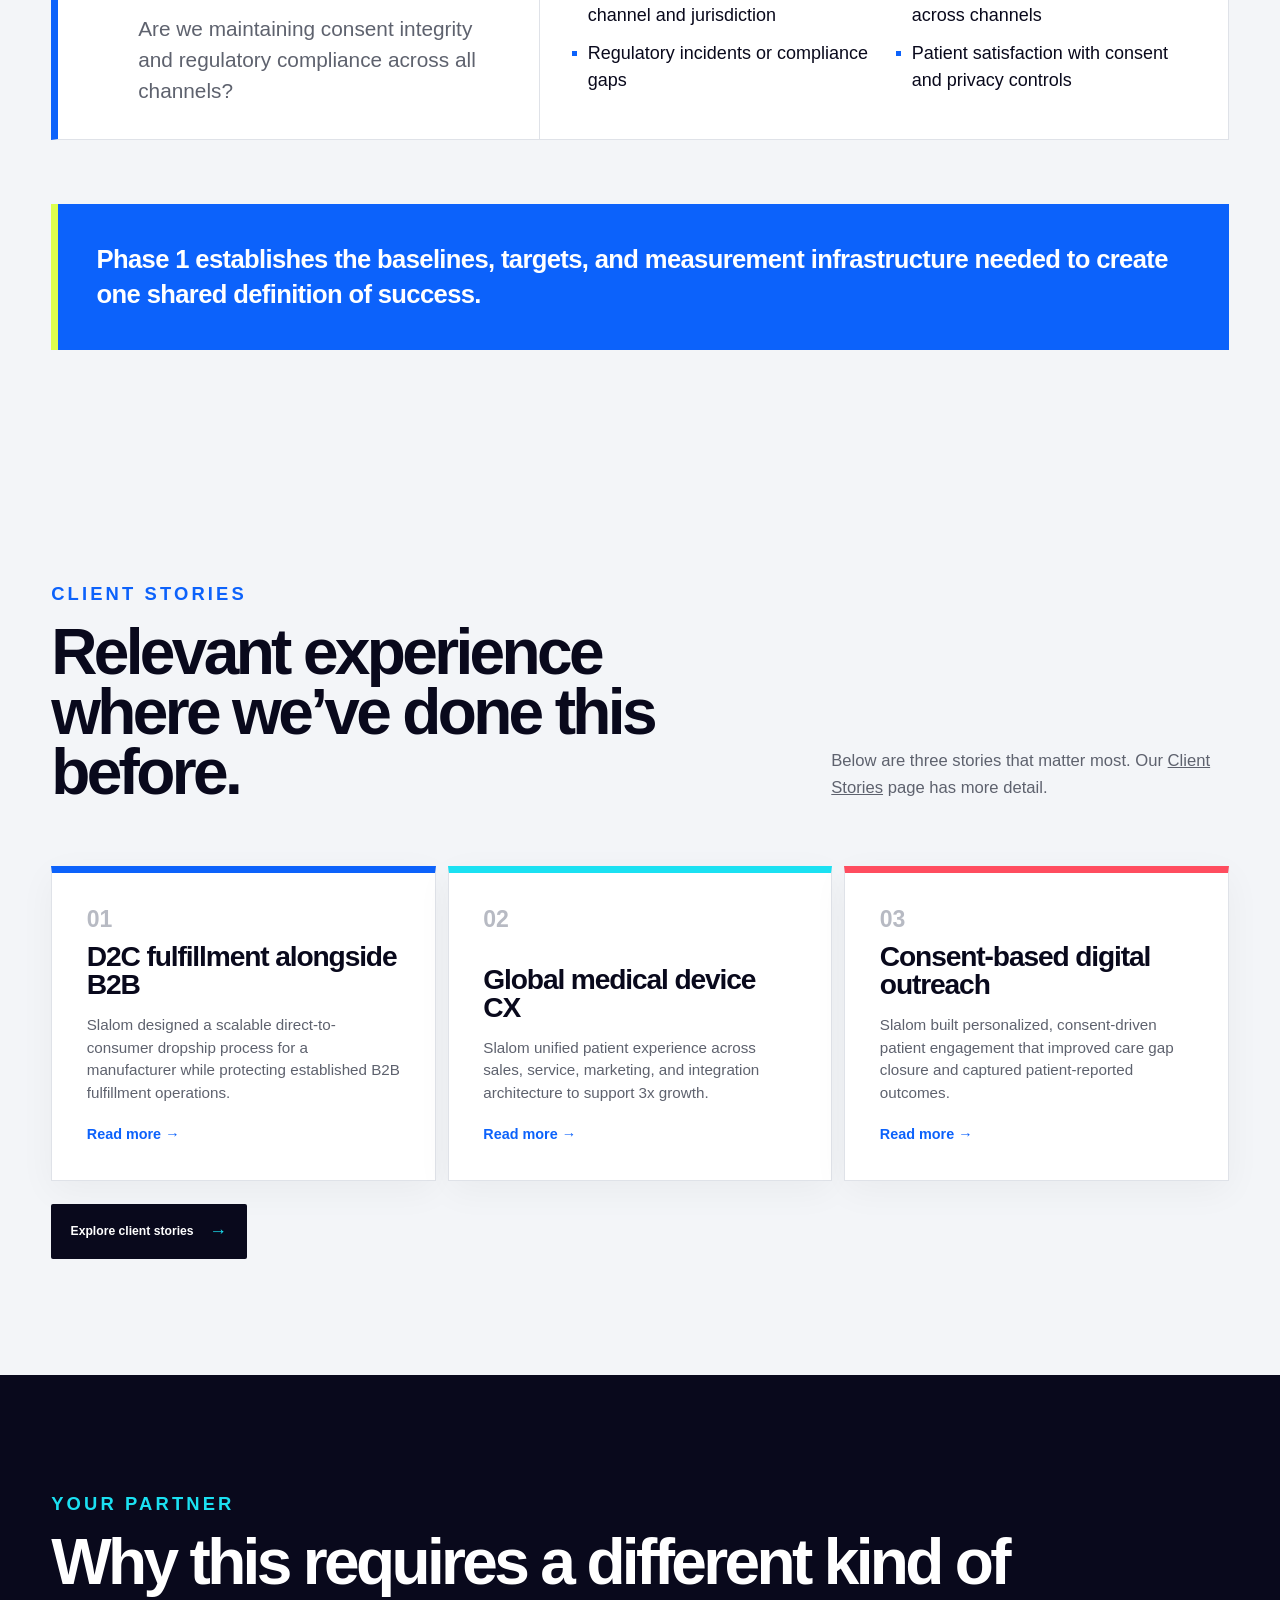
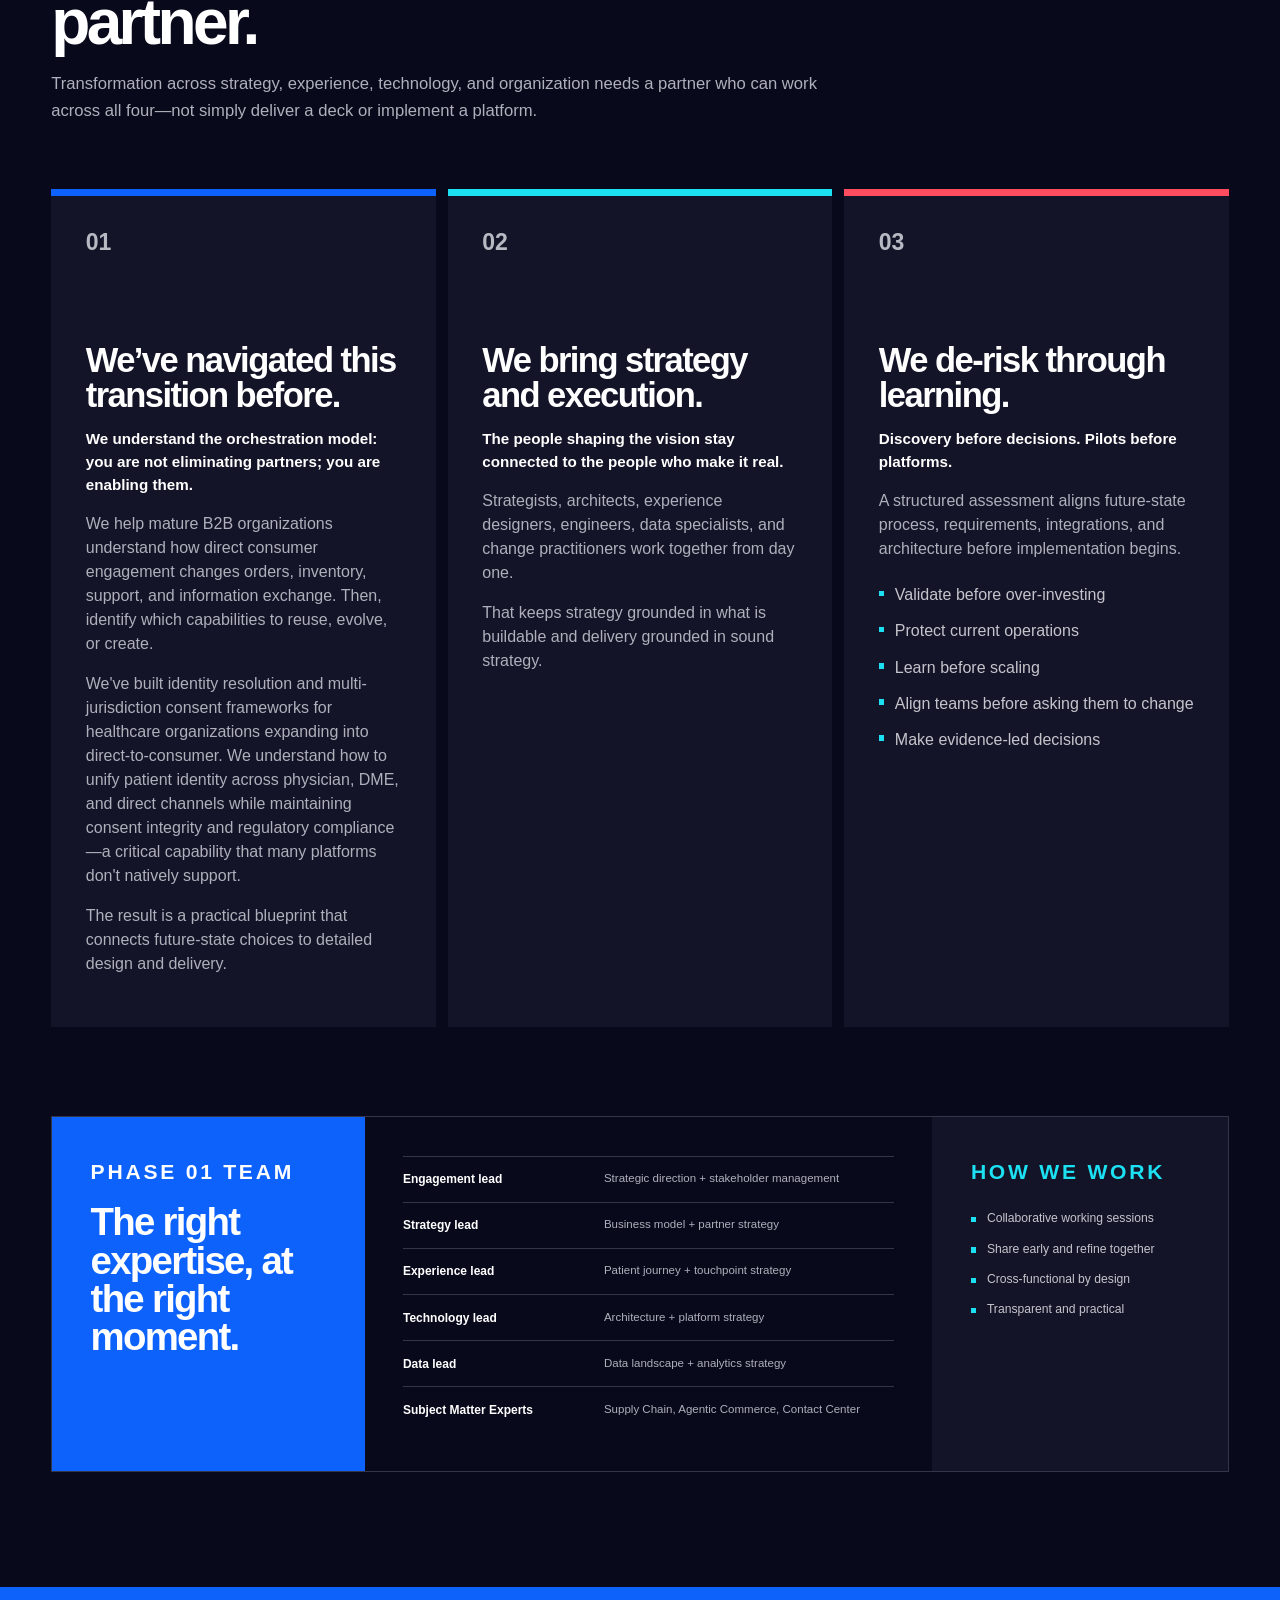
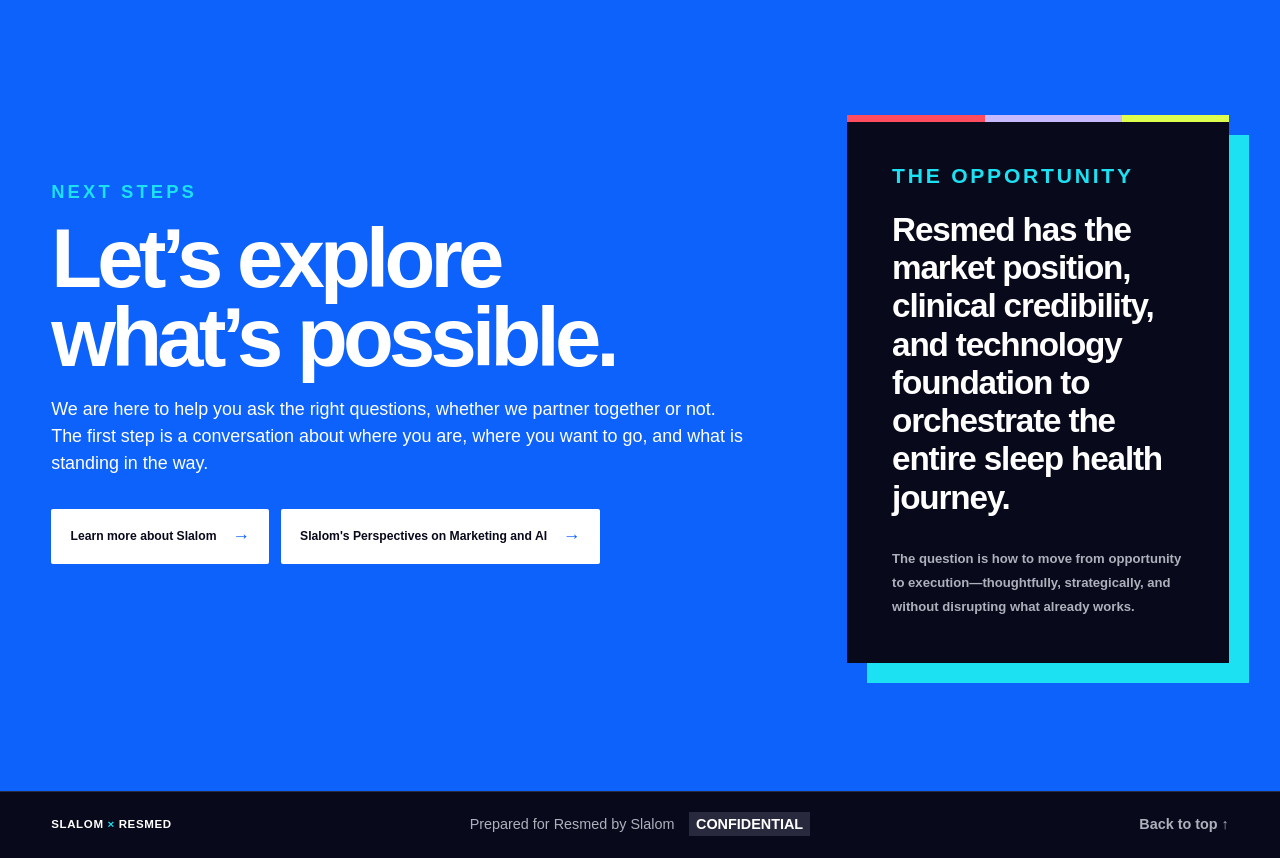
==== commit a42ce5c9: "added link to bottom section" ====
--- a/index.html
+++ b/index.html
@@ -550,6 +550,7 @@
             <p>We are here to help you ask the right questions, whether we partner together or not. The first step is a conversation about where you are, where you want to go, and what is standing in the way.</p>
             <div class="cta-row">
               <a class="button button-light" href="https://slalom.com/" target="_blank" rel="noopener noreferrer">Learn more about Slalom <span aria-hidden="true">→</span></a>
+              <a class="button button-light" href="perspectives.html">Slalom's Perspectives on Marketing and AI <span aria-hidden="true">→</span></a>
             </div>
             <p class="link-note" id="link-note" role="status" aria-live="polite"></p>
           </div>
